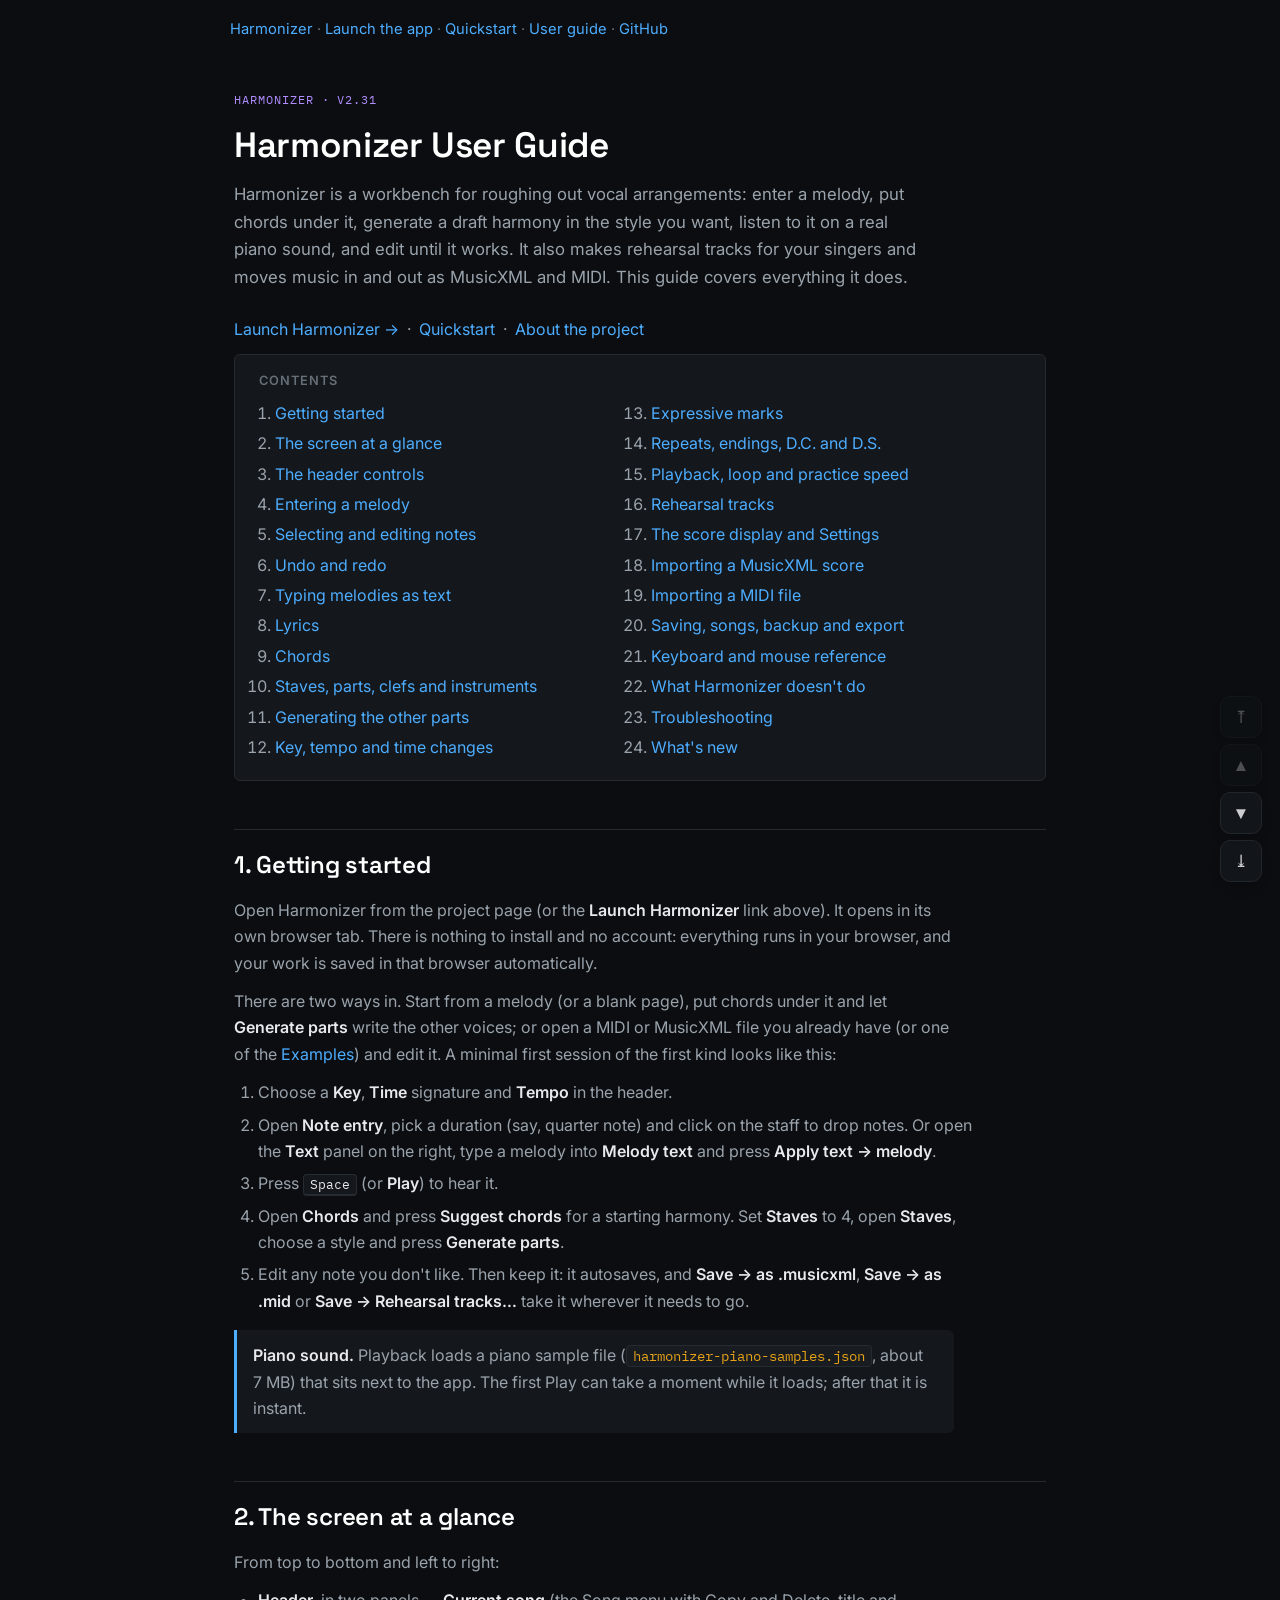
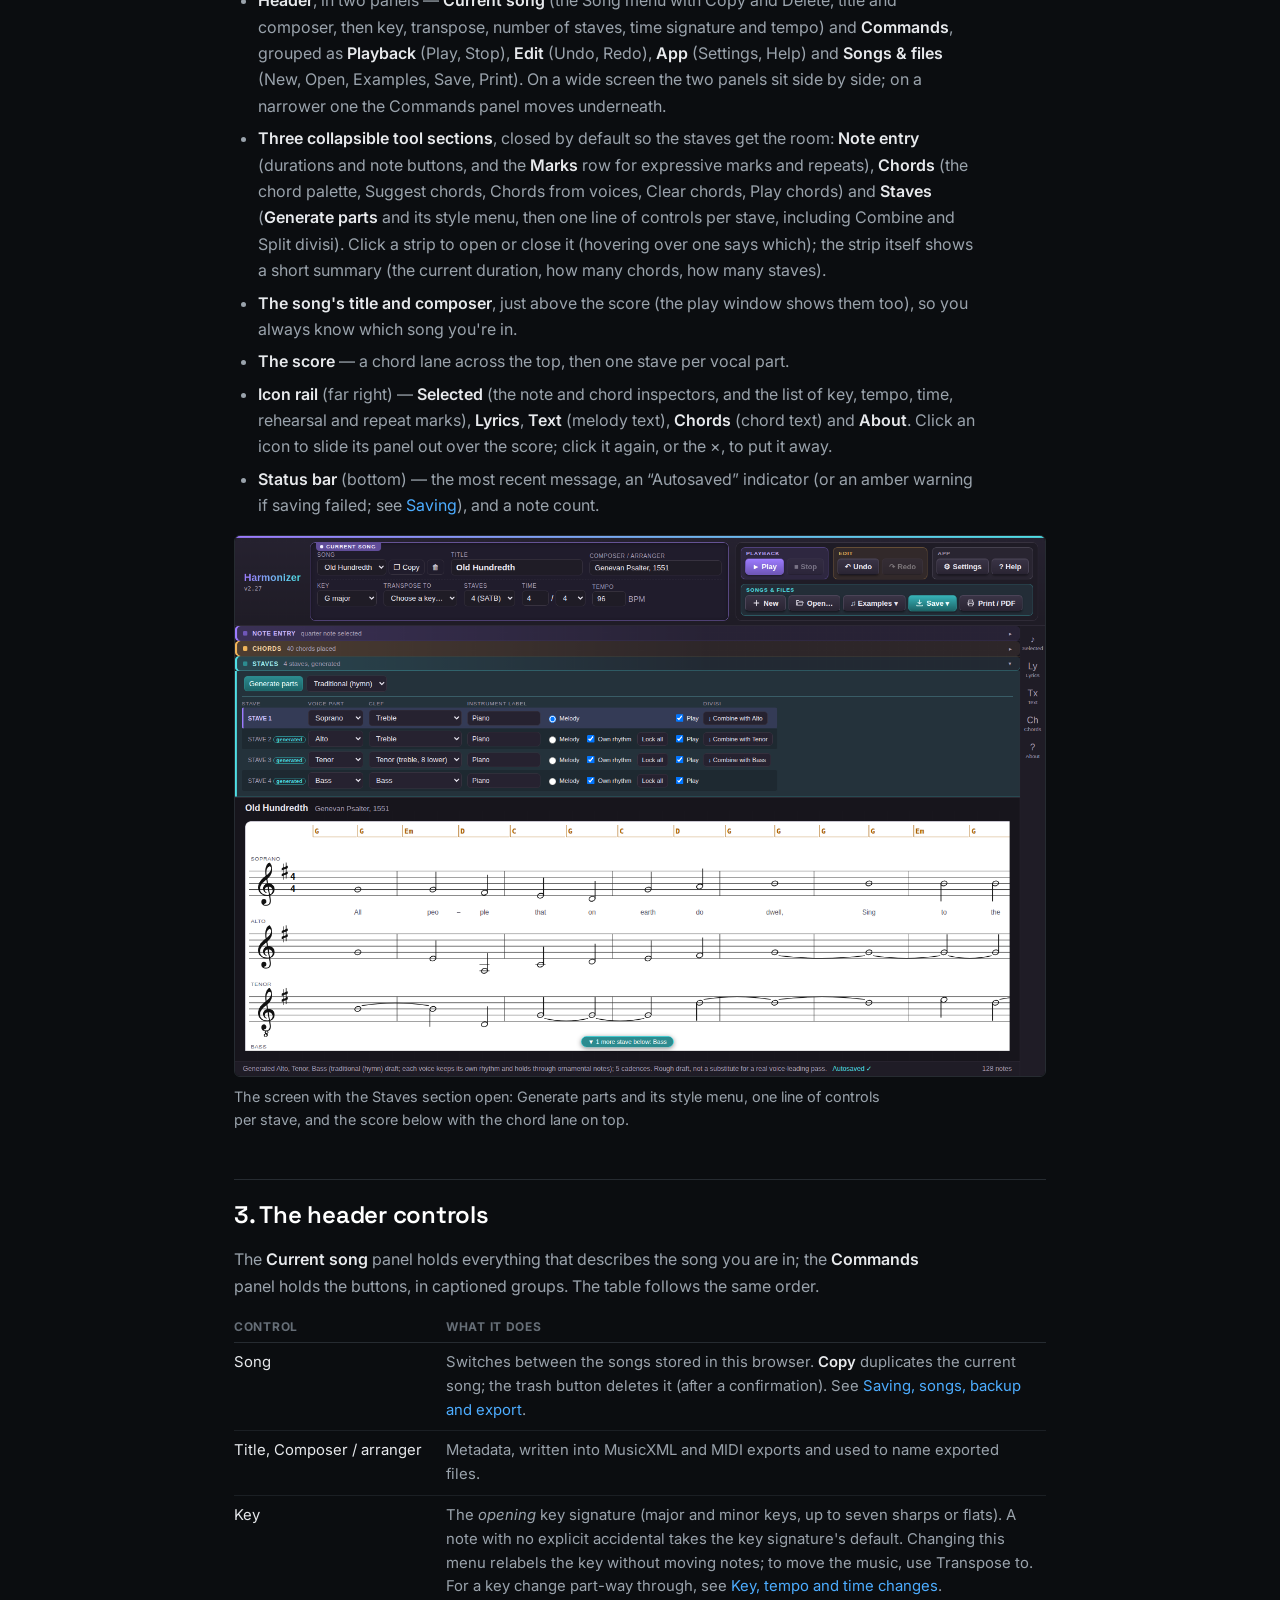
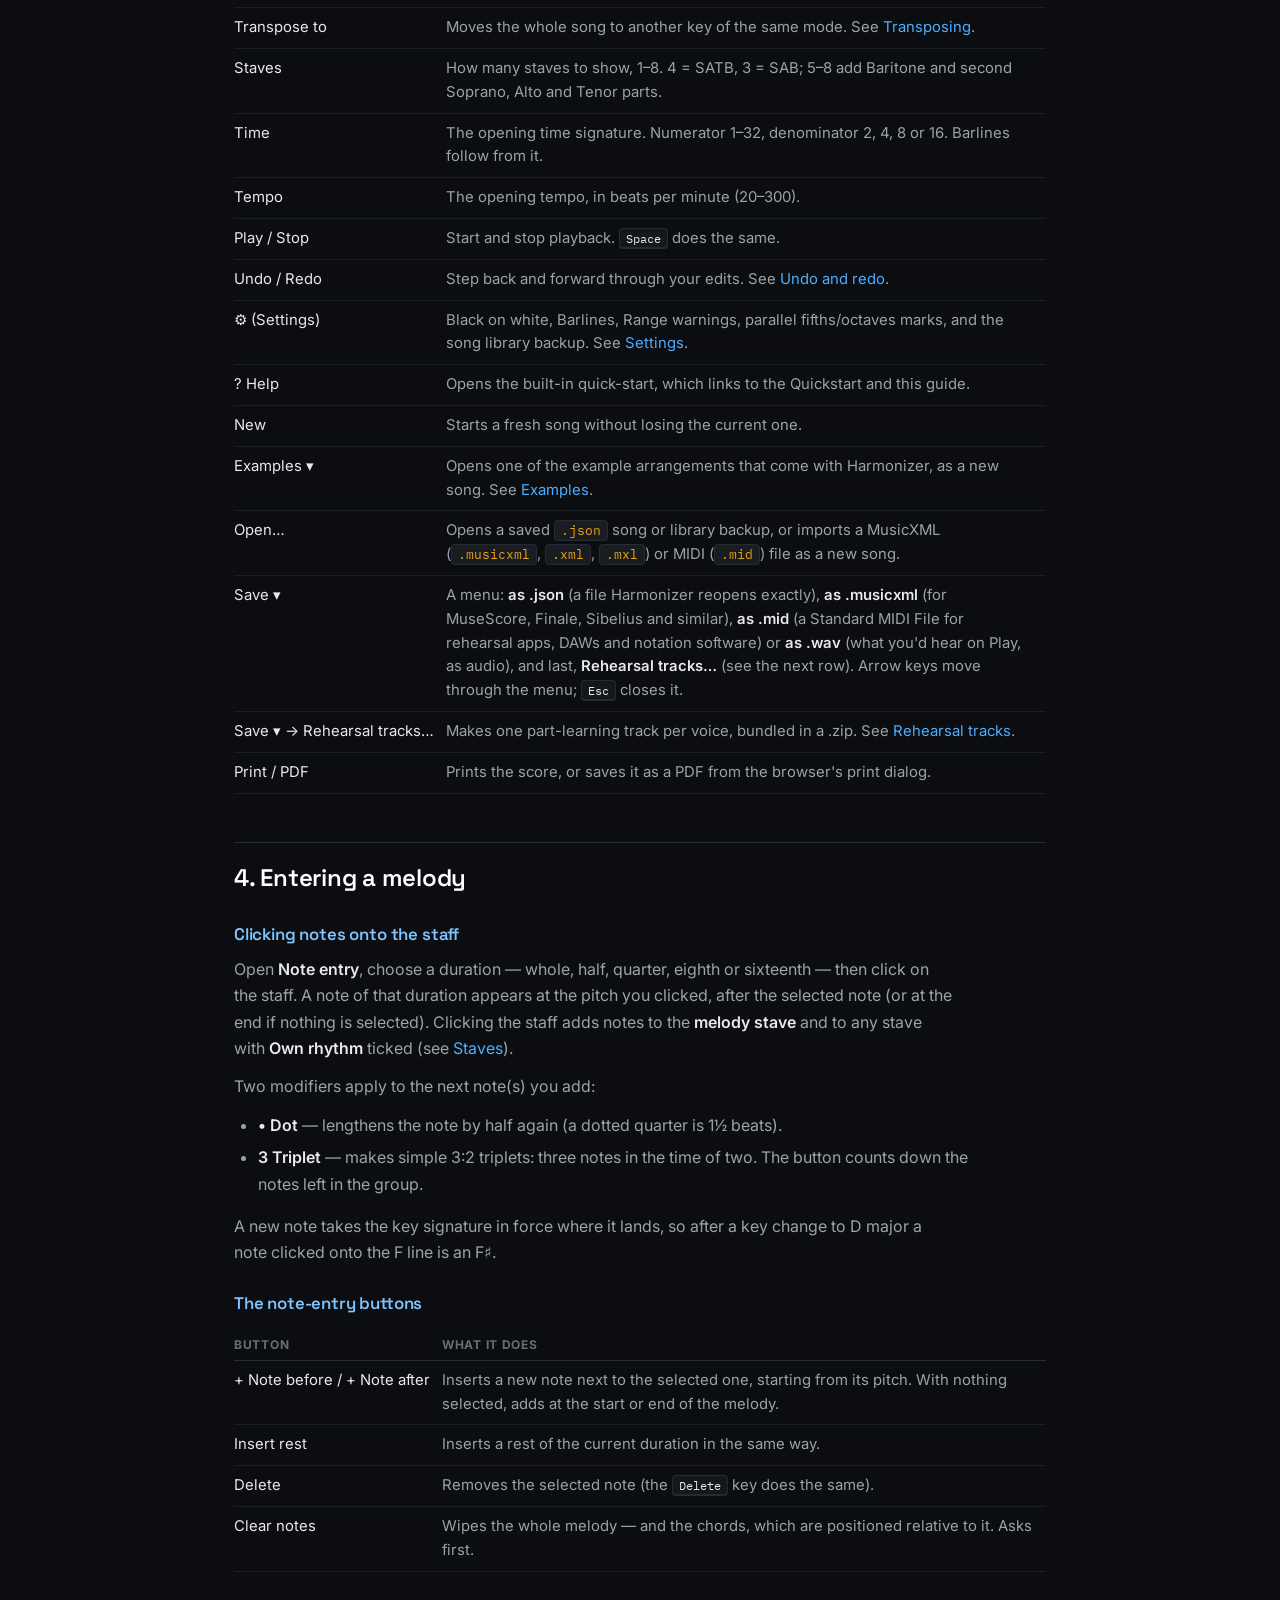
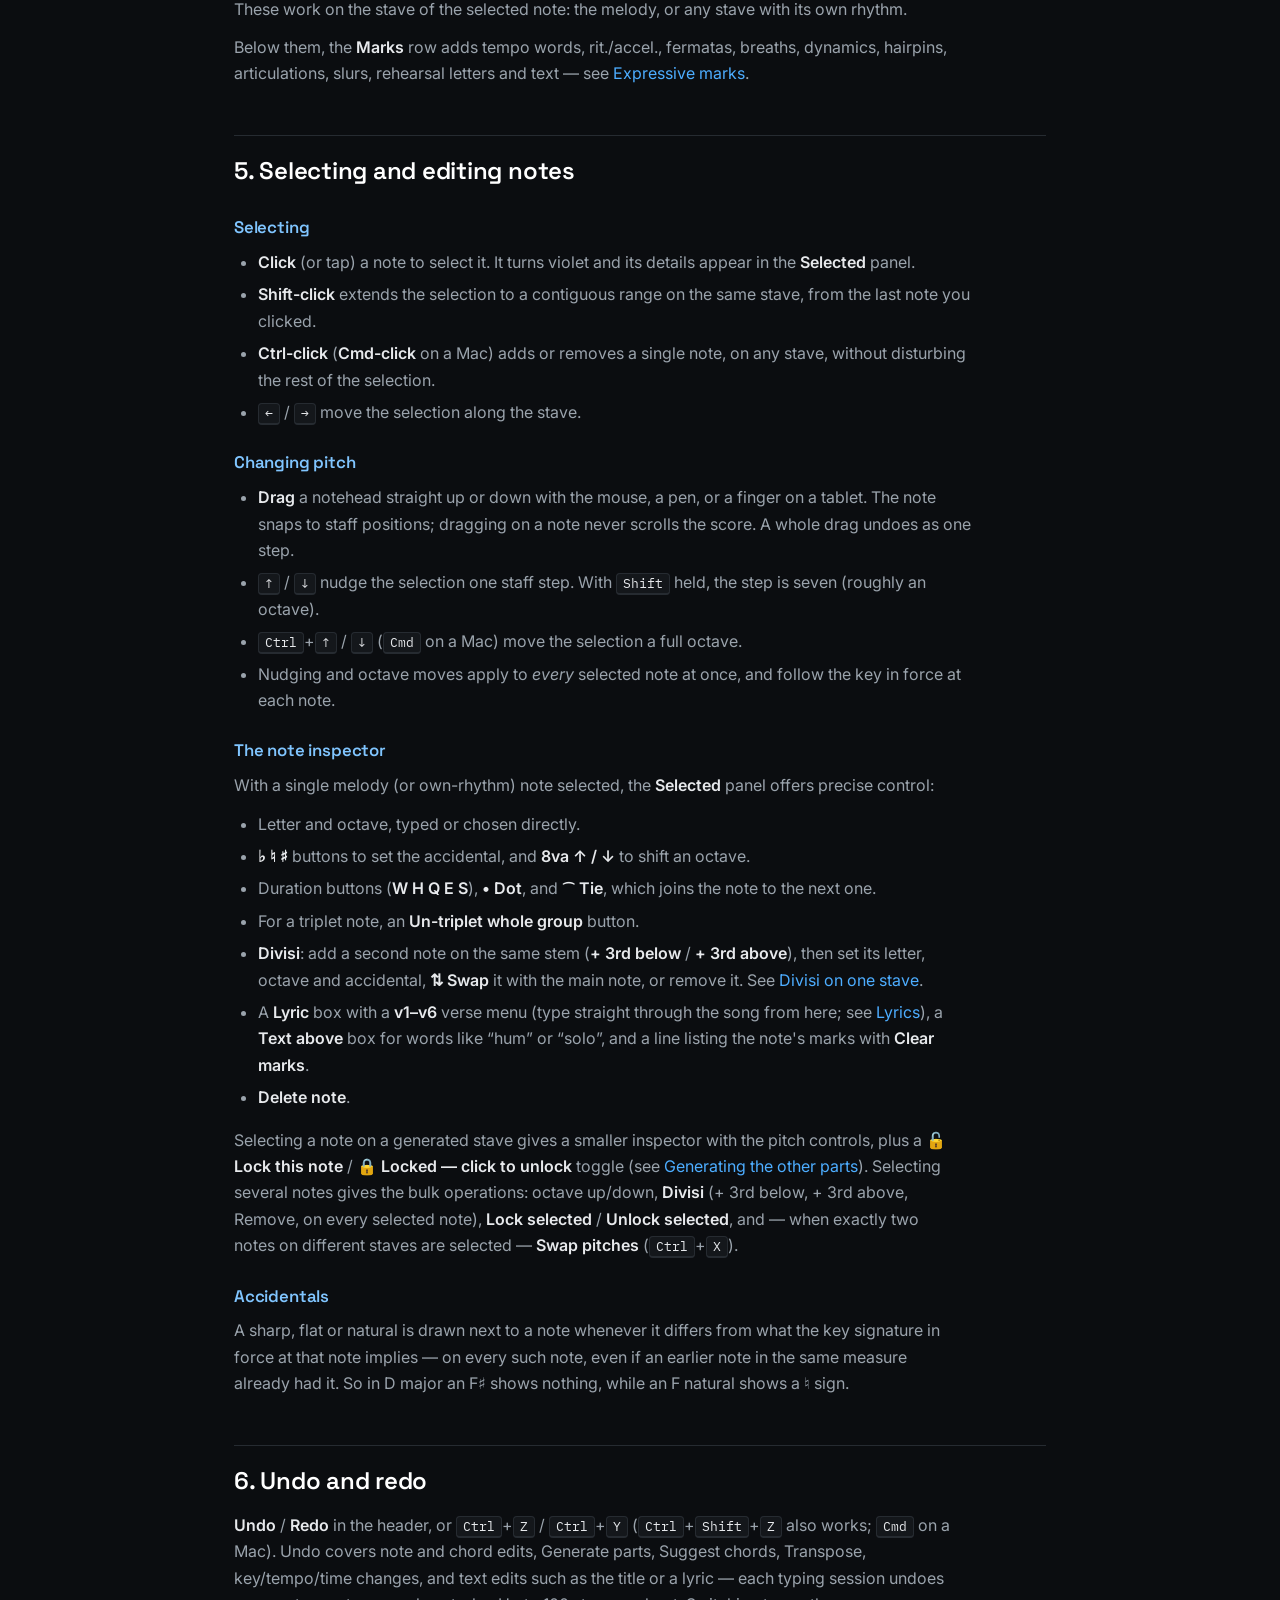
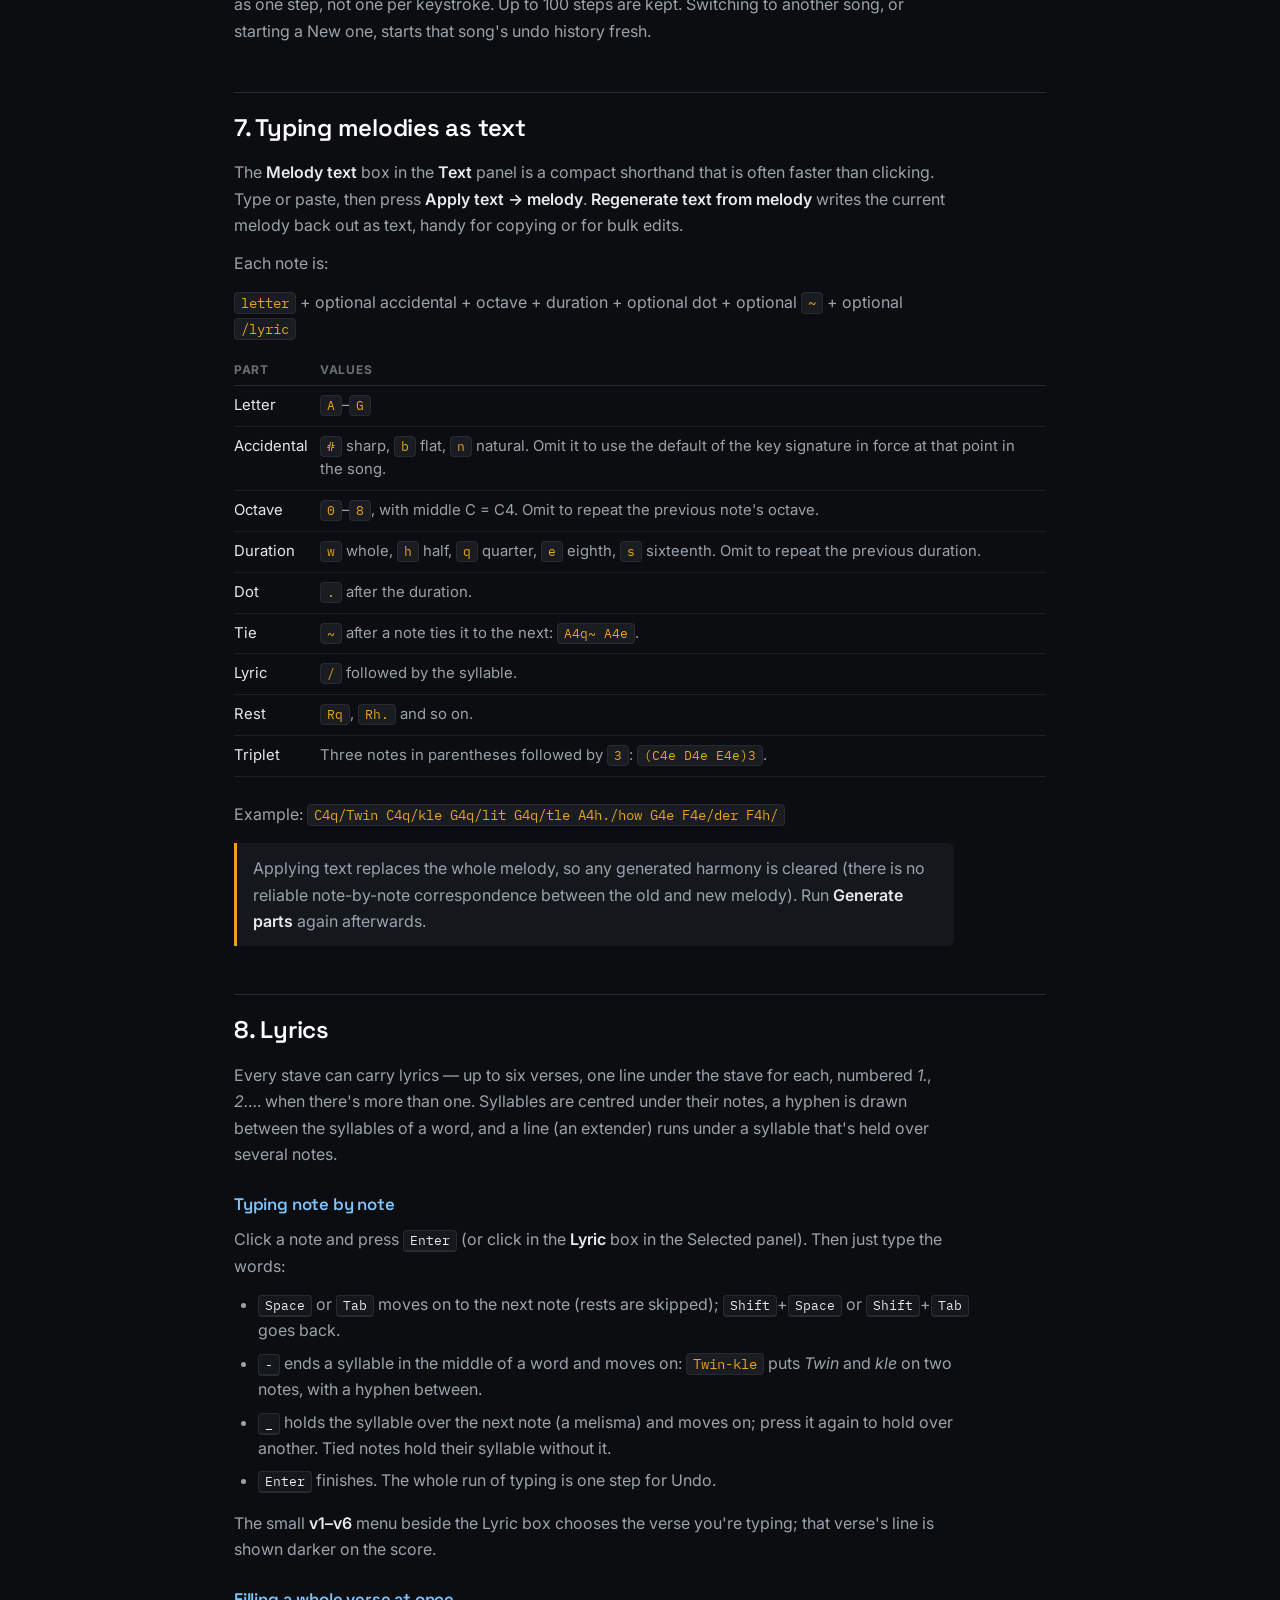
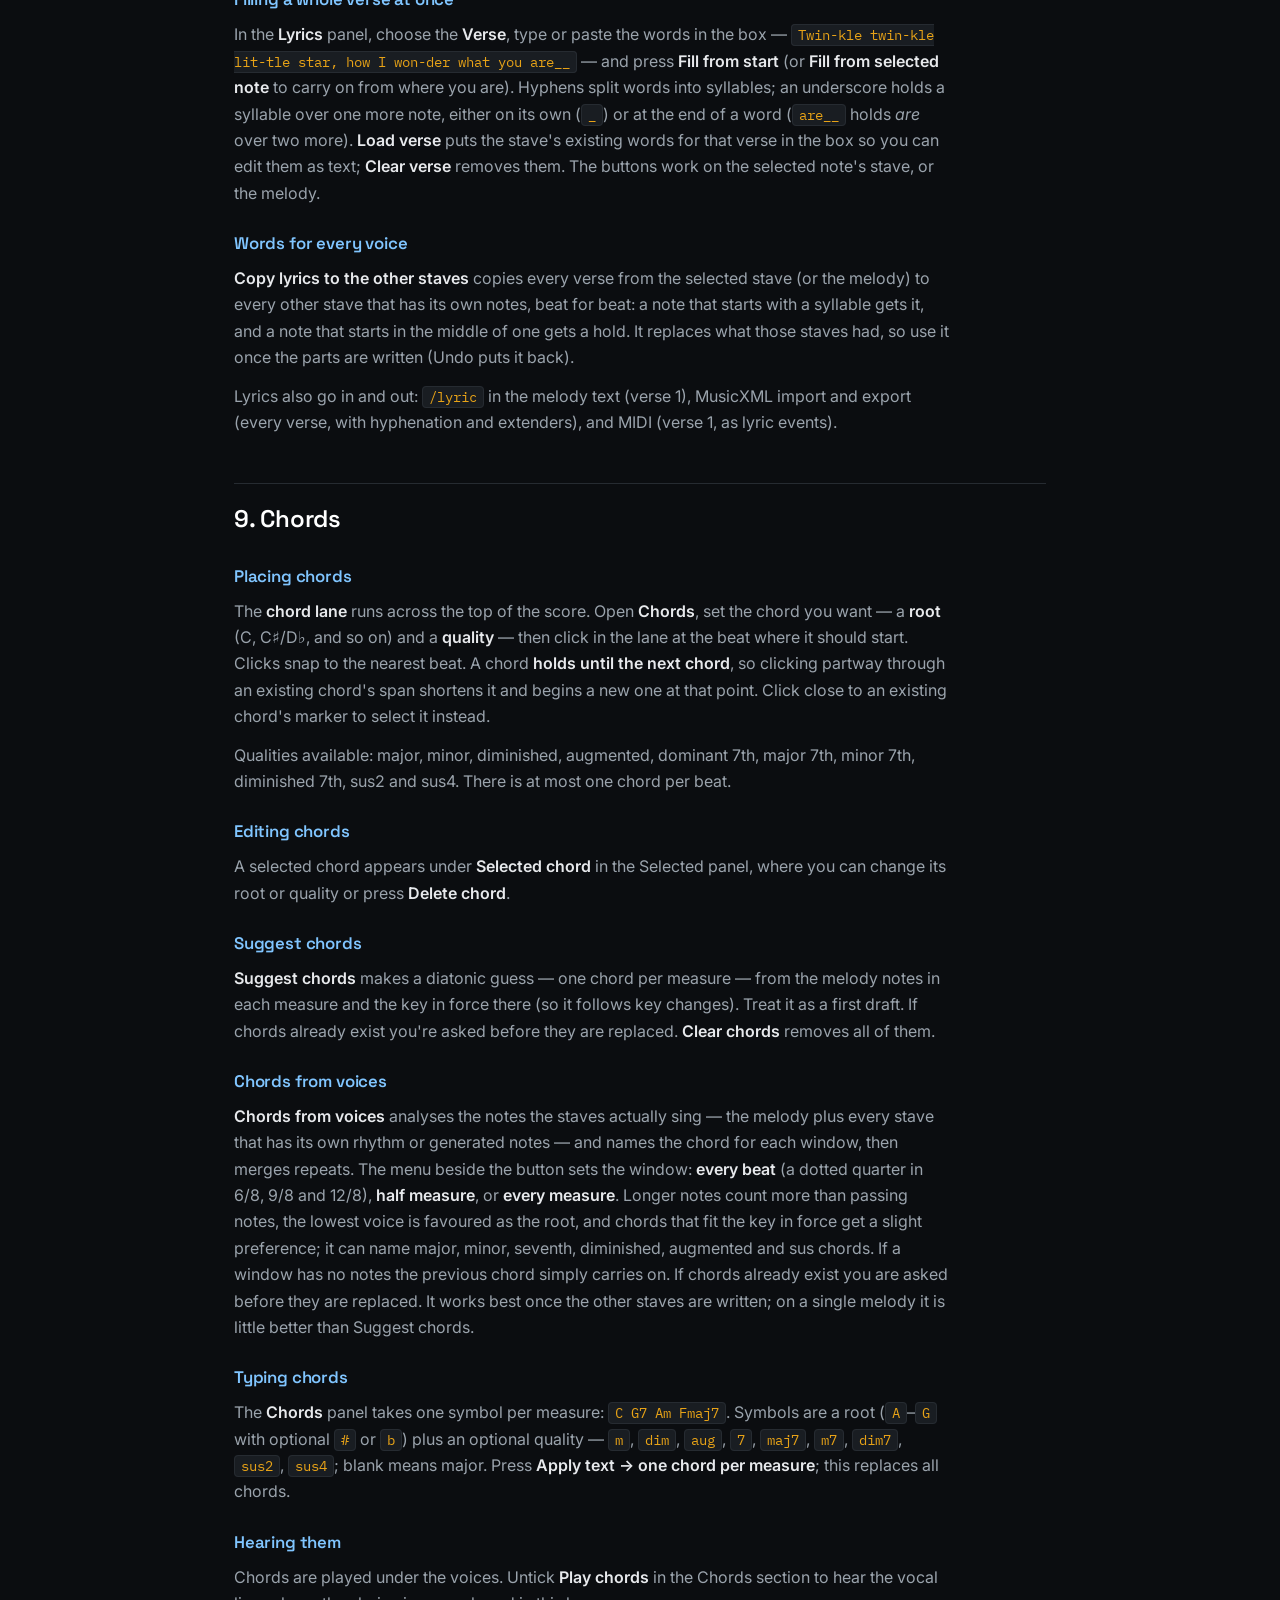
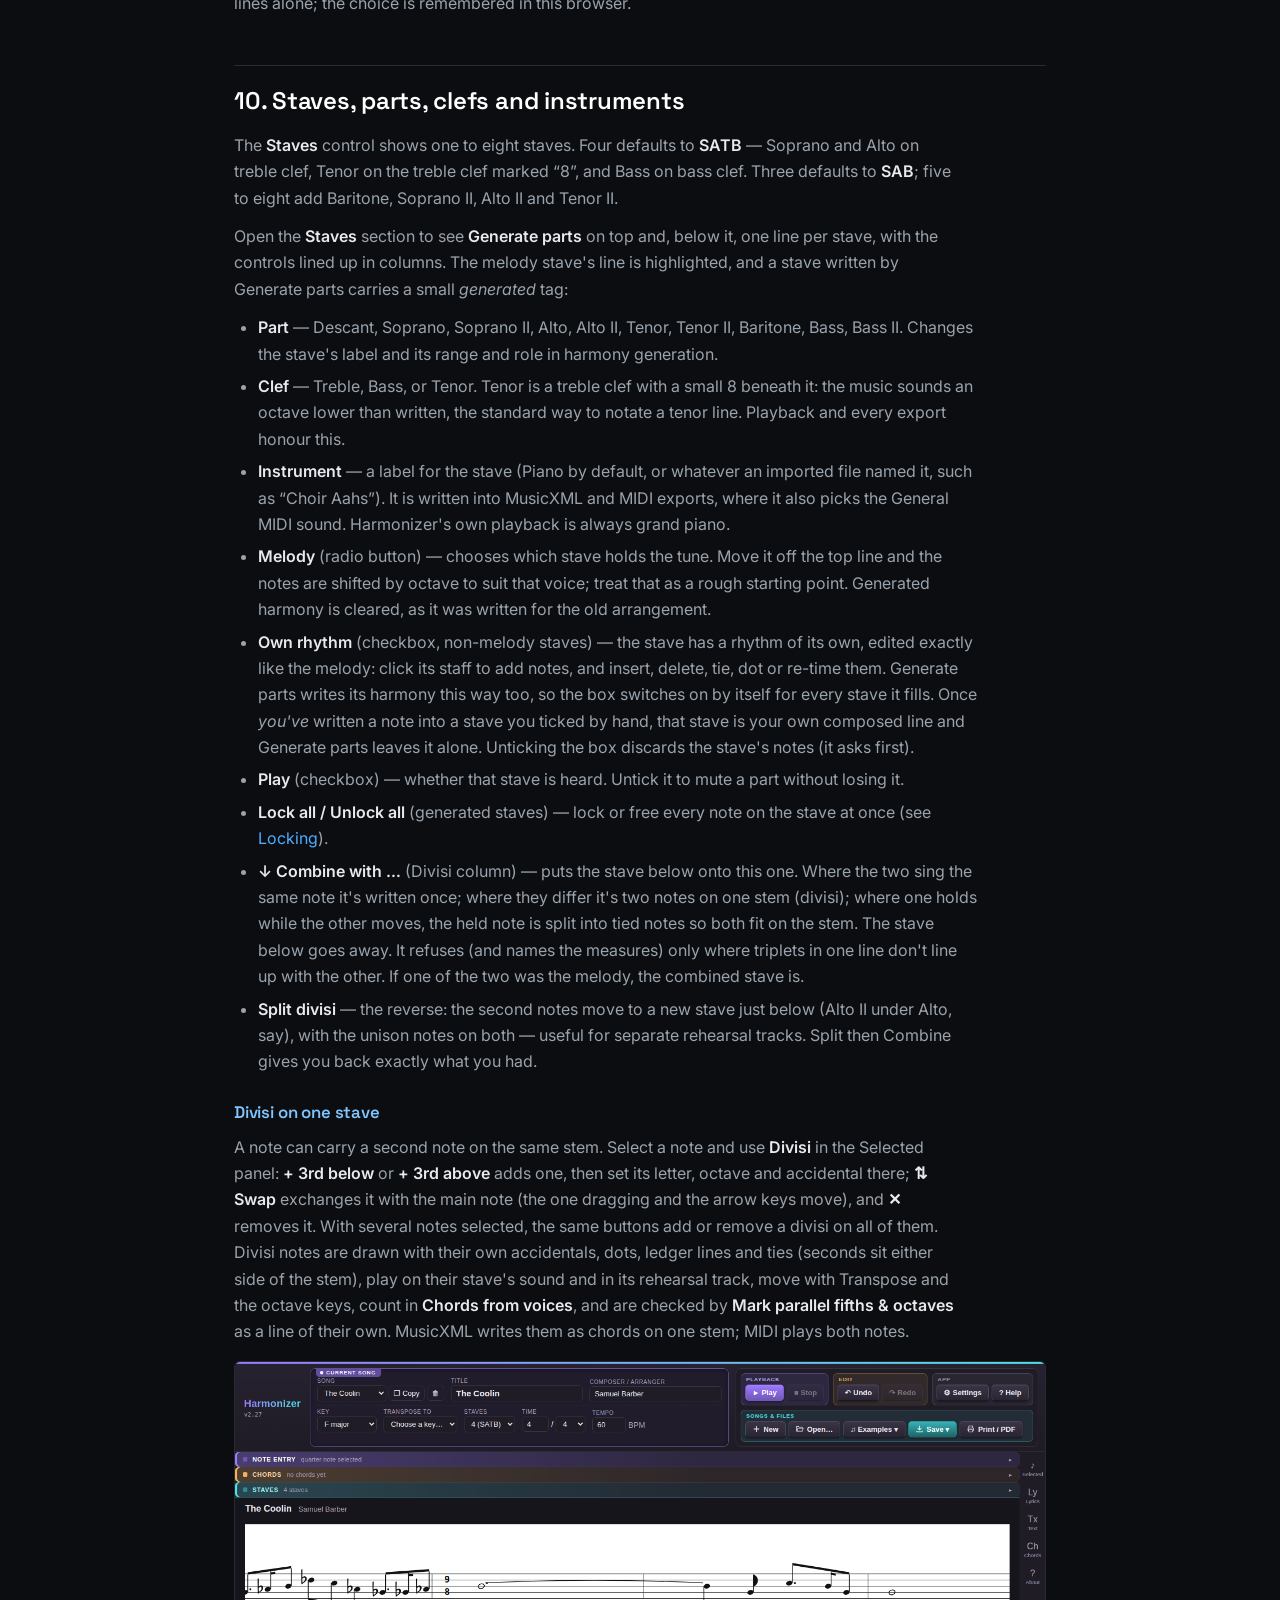
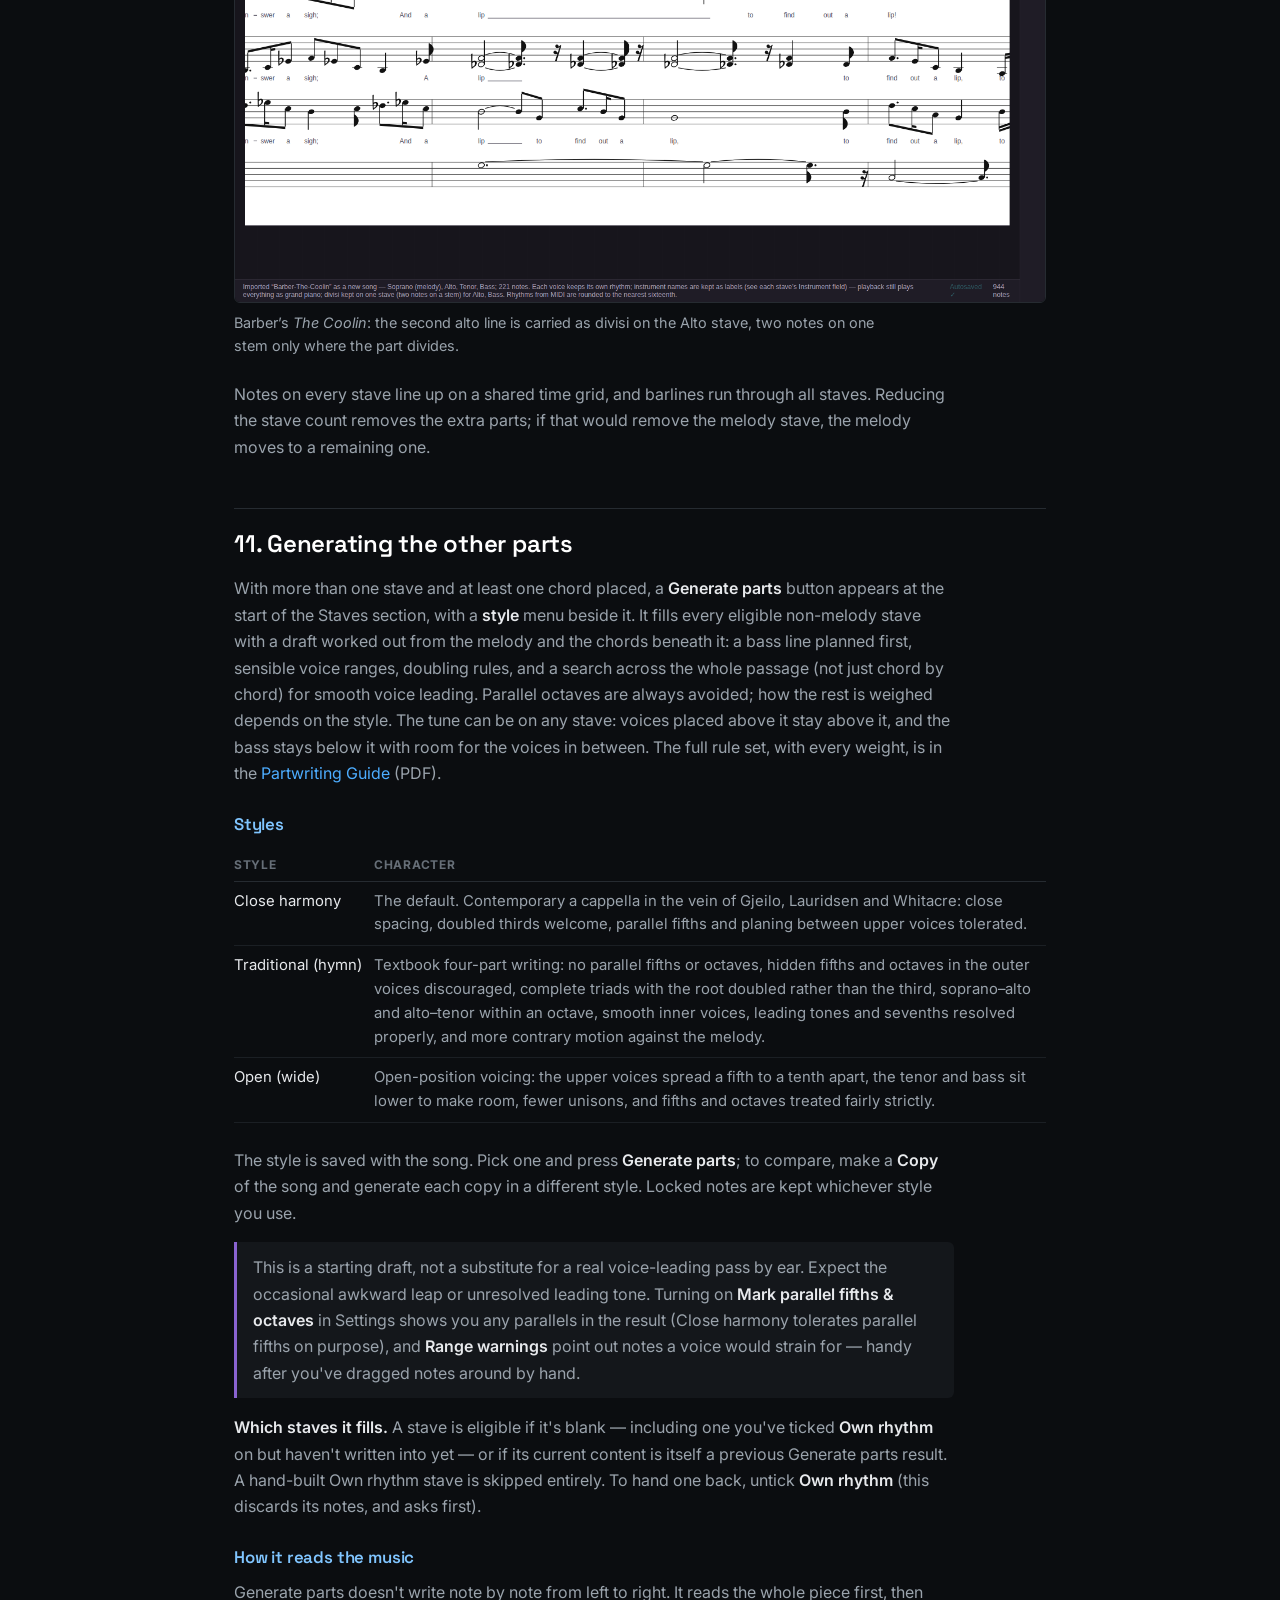
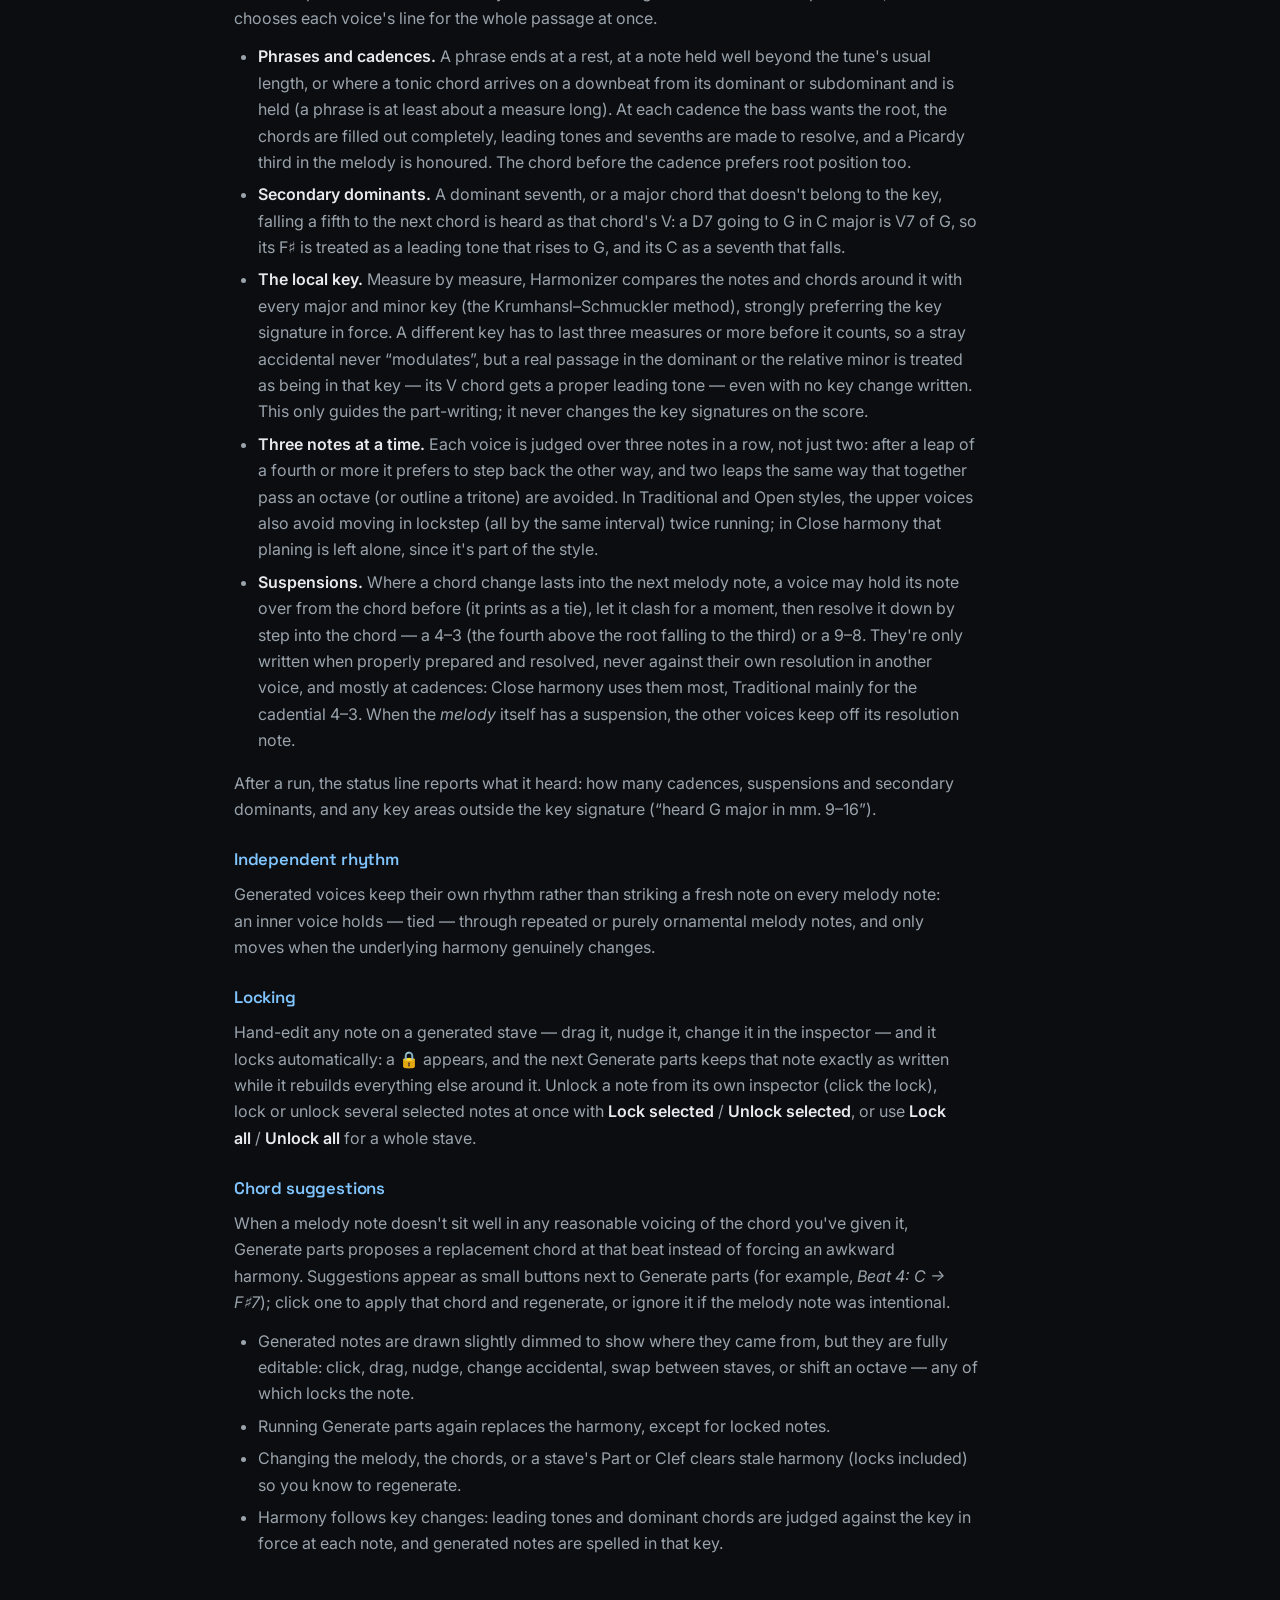
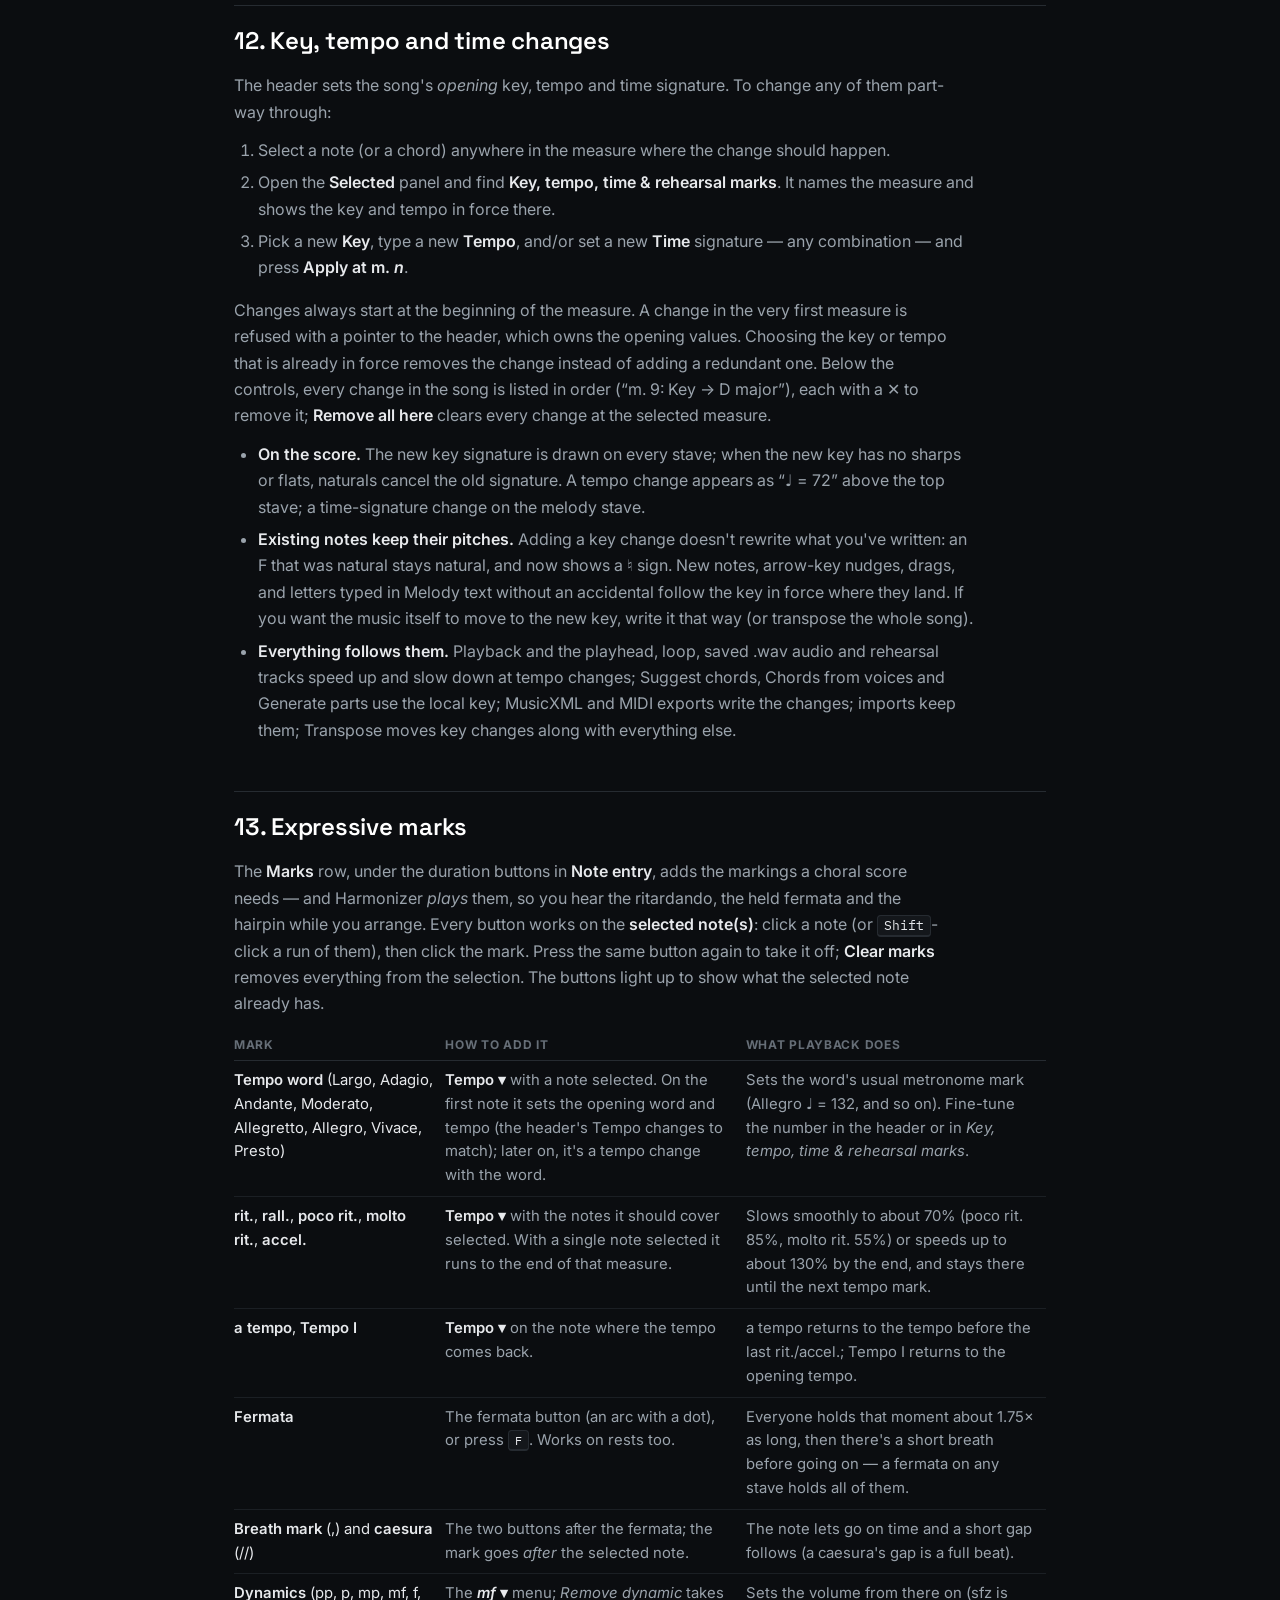
==== guide.html @ dde87e79 "Harmonizer 2.31 Initial public release: the app, piano samples, example arrangements, quickstart, us" ====
<!DOCTYPE html>
<html lang="en">
<head>
<meta charset="UTF-8">
<meta name="viewport" content="width=device-width, initial-scale=1.0">
<title>Harmonizer User Guide — DFF</title>
<link rel="icon" href="favicon.svg" type="image/svg+xml">
<meta name="description" content="Complete user guide for Harmonizer 2.26: melodies, chords and lyrics, generating SATB parts in three styles, key and tempo changes, expressive marks (dynamics, fermatas, rit., articulations, rehearsal letters), repeats and D.C./D.S., lyrics in several verses, playback, loop and practice speed, rehearsal tracks, MusicXML and MIDI import and export.">

<link rel="preconnect" href="https://fonts.googleapis.com">
<link rel="preconnect" href="https://fonts.gstatic.com" crossorigin>
<link href="https://fonts.googleapis.com/css2?family=Space+Grotesk:wght@500;600;700&family=Inter:wght@400;500;600&family=IBM+Plex+Mono:wght@400;500&display=swap" rel="stylesheet">
<link rel="stylesheet" href="assets/site.css">
<style>
  .guide { max-width: 860px; margin: 0 auto; padding: var(--sp-7) var(--sp-5) var(--sp-8); }
  .guide h1 { font-family: var(--font-display); font-size: 2.2rem; color: #fff; margin-bottom: var(--sp-2); }
  .guide .lede { color: var(--text-dim); font-size: 1.05rem; margin-bottom: var(--sp-5); max-width: 62ch; }
  .guide h2 { font-family: var(--font-display); font-size: 1.5rem; color: #fff; margin: var(--sp-7) 0 var(--sp-3); padding-top: var(--sp-4); border-top: 1px solid var(--line); }
  .guide h3 { font-size: 1.05rem; color: var(--cyan-bright); margin: var(--sp-5) 0 var(--sp-2); }
  .guide p, .guide li { color: var(--text-dim); line-height: 1.65; }
  .guide p { margin-bottom: var(--sp-3); max-width: 72ch; }
  .guide ul, .guide ol { margin: 0 0 var(--sp-4) var(--sp-5); max-width: 72ch; }
  .guide li { margin-bottom: 6px; }
  .guide a { color: var(--cyan); }
  .guide b, .guide strong { color: var(--text); font-weight: 600; }
  .guide code { font-family: var(--font-mono); font-size: .88em; background: var(--bg-inset); border: 1px solid var(--line); border-radius: 4px; padding: 1px 6px; color: var(--amber); }
  .guide kbd { font-family: var(--font-mono); font-size: .82em; background: var(--bg-raised); border: 1px solid var(--line); border-bottom-width: 2px; border-radius: 4px; padding: 1px 6px; color: var(--text); white-space: nowrap; }
  .toc { background: var(--bg-raised); border: 1px solid var(--line); border-radius: var(--radius); padding: var(--sp-4) var(--sp-5); margin-bottom: var(--sp-5); }
  .toc h2 { font-size: .8rem; text-transform: uppercase; letter-spacing: .08em; color: var(--text-faint); border: 0; margin: 0 0 var(--sp-2); padding: 0; font-family: var(--font-body); }
  .toc ol { columns: 2; column-gap: var(--sp-6); margin: 0 0 0 var(--sp-4); }
  .toc li { margin-bottom: 4px; break-inside: avoid; }
  .note { background: var(--bg-raised); border-left: 3px solid var(--violet-dim); border-radius: 0 var(--radius) var(--radius) 0; padding: var(--sp-3) var(--sp-4); margin: var(--sp-4) 0; max-width: 72ch; }
  .note p { margin: 0; }
  .note.tip { border-left-color: var(--cyan); }
  .note.warn { border-left-color: var(--amber); }
  .tbl-wrap { overflow-x: auto; margin: var(--sp-3) 0 var(--sp-5); }
  .guide table { border-collapse: collapse; width: 100%; font-size: .93rem; }
  .guide th { text-align: left; color: var(--text-faint); font-size: .75rem; text-transform: uppercase; letter-spacing: .06em; padding: 6px 12px 6px 0; border-bottom: 1px solid var(--line); }
  .guide td { padding: 8px 12px 8px 0; border-bottom: 1px solid var(--line-soft); color: var(--text-dim); vertical-align: top; }
  .guide td:first-child { color: var(--text); white-space: nowrap; }
  .guide table.marks-tbl { table-layout: fixed; }
  .shot { margin: var(--sp-4) 0 var(--sp-5); }
  .shot img { display: block; width: 100%; height: auto; border: 1px solid var(--line); border-radius: var(--radius); }
  .shot figcaption { color: var(--text-dim); font-size: .9rem; margin-top: var(--sp-2); max-width: 72ch; }
  .guide table.marks-tbl td:first-child { white-space: normal; }
  @media (max-width: 640px) { .toc ol { columns: 1; } .guide td:first-child { white-space: normal; } }
  .gh-nav { max-width: 860px; margin: 0 auto; padding: 18px 20px 0; font-size: .92rem; color: var(--text-faint); }
  .gh-nav a { color: var(--cyan); text-decoration: none; }
  .gh-nav a:hover { text-decoration: underline; }
</style>
</head>
<body data-nav="projects">

<nav class="gh-nav"><a href="index.html">Harmonizer</a> &middot; <a href="app/harmonizer.html">Launch the app</a> &middot; <a href="quickstart.html">Quickstart</a> &middot; <a href="guide.html">User guide</a> &middot; <a href="https://github.com/dffmonolith/harmonizer">GitHub</a></nav>

<main>
<article class="guide">

  <span class="eyebrow">Harmonizer &middot; v2.31</span>
  <h1>Harmonizer User Guide</h1>
  <p class="lede">Harmonizer is a workbench for roughing out vocal arrangements: enter a melody, put chords under it, generate a draft harmony in the style you want, listen to it on a real piano sound, and edit until it works. It also makes rehearsal tracks for your singers and moves music in and out as MusicXML and MIDI. This guide covers everything it does.</p>
  <p><a href="app/harmonizer.html" target="dff-app-harmonizer">Launch Harmonizer &rarr;</a> &nbsp;&middot;&nbsp; <a href="quickstart.html">Quickstart</a> &nbsp;&middot;&nbsp; <a href="index.html">About the project</a></p>

  <nav class="toc" aria-label="Contents">
    <h2>Contents</h2>
    <ol>
      <li><a href="#start">Getting started</a></li>
      <li><a href="#screen">The screen at a glance</a></li>
      <li><a href="#header">The header controls</a></li>
      <li><a href="#melody">Entering a melody</a></li>
      <li><a href="#editing">Selecting and editing notes</a></li>
      <li><a href="#undo">Undo and redo</a></li>
      <li><a href="#text">Typing melodies as text</a></li>
      <li><a href="#lyrics">Lyrics</a></li>
      <li><a href="#chords">Chords</a></li>
      <li><a href="#staves">Staves, parts, clefs and instruments</a></li>
      <li><a href="#generate">Generating the other parts</a></li>
      <li><a href="#changes">Key, tempo and time changes</a></li>
      <li><a href="#marks">Expressive marks</a></li>
      <li><a href="#repeats">Repeats, endings, D.C. and D.S.</a></li>
      <li><a href="#play">Playback, loop and practice speed</a></li>
      <li><a href="#rehearsal">Rehearsal tracks</a></li>
      <li><a href="#score">The score display and Settings</a></li>
      <li><a href="#import">Importing a MusicXML score</a></li>
      <li><a href="#midi">Importing a MIDI file</a></li>
      <li><a href="#save">Saving, songs, backup and export</a></li>
      <li><a href="#keys">Keyboard and mouse reference</a></li>
      <li><a href="#limits">What Harmonizer doesn't do</a></li>
      <li><a href="#trouble">Troubleshooting</a></li>
      <li><a href="#new">What's new</a></li>
    </ol>
  </nav>

  <h2 id="start">1. Getting started</h2>
  <p>Open Harmonizer from the project page (or the <b>Launch Harmonizer</b> link above). It opens in its own browser tab. There is nothing to install and no account: everything runs in your browser, and your work is saved in that browser automatically.</p>
  <p>There are two ways in. Start from a melody (or a blank page), put chords under it and let <b>Generate parts</b> write the other voices; or open a MIDI or MusicXML file you already have (or one of the <a href="#examples">Examples</a>) and edit it. A minimal first session of the first kind looks like this:</p>
  <ol>
    <li>Choose a <b>Key</b>, <b>Time</b> signature and <b>Tempo</b> in the header.</li>
    <li>Open <b>Note entry</b>, pick a duration (say, quarter note) and click on the staff to drop notes. Or open the <b>Text</b> panel on the right, type a melody into <b>Melody text</b> and press <b>Apply text &rarr; melody</b>.</li>
    <li>Press <kbd>Space</kbd> (or <b>Play</b>) to hear it.</li>
    <li>Open <b>Chords</b> and press <b>Suggest chords</b> for a starting harmony. Set <b>Staves</b> to 4, open <b>Staves</b>, choose a style and press <b>Generate parts</b>.</li>
    <li>Edit any note you don't like. Then keep it: it autosaves, and <b>Save &rarr; as .musicxml</b>, <b>Save &rarr; as .mid</b> or <b>Save &rarr; Rehearsal tracks&hellip;</b> take it wherever it needs to go.</li>
  </ol>
  <div class="note tip"><p><b>Piano sound.</b> Playback loads a piano sample file (<code>harmonizer-piano-samples.json</code>, about 7&nbsp;MB) that sits next to the app. The first Play can take a moment while it loads; after that it is instant.</p></div>

  <h2 id="screen">2. The screen at a glance</h2>
  <p>From top to bottom and left to right:</p>
  <ul>
    <li><b>Header</b>, in two panels &mdash; <b>Current song</b> (the Song menu with Copy and Delete, title and composer, then key, transpose, number of staves, time signature and tempo) and <b>Commands</b>, grouped as <b>Playback</b> (Play, Stop), <b>Edit</b> (Undo, Redo), <b>App</b> (Settings, Help) and <b>Songs &amp; files</b> (New, Open, Examples, Save, Print). On a wide screen the two panels sit side by side; on a narrower one the Commands panel moves underneath.</li>
    <li><b>Three collapsible tool sections</b>, closed by default so the staves get the room: <b>Note entry</b> (durations and note buttons, and the <b>Marks</b> row for expressive marks and repeats), <b>Chords</b> (the chord palette, Suggest chords, Chords from voices, Clear chords, Play chords) and <b>Staves</b> (<b>Generate parts</b> and its style menu, then one line of controls per stave, including Combine and Split divisi). Click a strip to open or close it (hovering over one says which); the strip itself shows a short summary (the current duration, how many chords, how many staves).</li>
    <li><b>The song's title and composer</b>, just above the score (the play window shows them too), so you always know which song you're in.</li>
    <li><b>The score</b> &mdash; a chord lane across the top, then one stave per vocal part.</li>
    <li><b>Icon rail</b> (far right) &mdash; <b>Selected</b> (the note and chord inspectors, and the list of key, tempo, time, rehearsal and repeat marks), <b>Lyrics</b>, <b>Text</b> (melody text), <b>Chords</b> (chord text) and <b>About</b>. Click an icon to slide its panel out over the score; click it again, or the &times;, to put it away.</li>
    <li><b>Status bar</b> (bottom) &mdash; the most recent message, an &ldquo;Autosaved&rdquo; indicator (or an amber warning if saving failed; see <a href="#save">Saving</a>), and a note count.</li>
  </ul>

  <figure class="shot"><img src="docs/screenshots/harmonizer-2-generate.png" alt="Harmonizer with Old Hundredth open: the header, the Staves section open with Generate parts, and four staves with a chord lane above and lyrics under the melody." width="1440" height="960" loading="lazy"><figcaption>The screen with the Staves section open: Generate parts and its style menu, one line of controls per stave, and the score below with the chord lane on top.</figcaption></figure>

  <h2 id="header">3. The header controls</h2>
  <p>The <b>Current song</b> panel holds everything that describes the song you are in; the <b>Commands</b> panel holds the buttons, in captioned groups. The table follows the same order.</p>
  <div class="tbl-wrap"><table>
    <tr><th>Control</th><th>What it does</th></tr>
    <tr><td>Song</td><td>Switches between the songs stored in this browser. <b>Copy</b> duplicates the current song; the trash button deletes it (after a confirmation). See <a href="#save">Saving, songs, backup and export</a>.</td></tr>
    <tr><td>Title, Composer / arranger</td><td>Metadata, written into MusicXML and MIDI exports and used to name exported files.</td></tr>
    <tr><td>Key</td><td>The <i>opening</i> key signature (major and minor keys, up to seven sharps or flats). A note with no explicit accidental takes the key signature's default. Changing this menu relabels the key without moving notes; to move the music, use Transpose to. For a key change part-way through, see <a href="#changes">Key, tempo and time changes</a>.</td></tr>
    <tr><td>Transpose to</td><td>Moves the whole song to another key of the same mode. See <a href="#save">Transposing</a>.</td></tr>
    <tr><td>Staves</td><td>How many staves to show, 1&ndash;8. 4 = SATB, 3 = SAB; 5&ndash;8 add Baritone and second Soprano, Alto and Tenor parts.</td></tr>
    <tr><td>Time</td><td>The opening time signature. Numerator 1&ndash;32, denominator 2, 4, 8 or 16. Barlines follow from it.</td></tr>
    <tr><td>Tempo</td><td>The opening tempo, in beats per minute (20&ndash;300).</td></tr>
    <tr><td>Play / Stop</td><td>Start and stop playback. <kbd>Space</kbd> does the same.</td></tr>
    <tr><td>Undo / Redo</td><td>Step back and forward through your edits. See <a href="#undo">Undo and redo</a>.</td></tr>
    <tr><td>&#9881; (Settings)</td><td>Black on white, Barlines, Range warnings, parallel fifths/octaves marks, and the song library backup. See <a href="#score">Settings</a>.</td></tr>
    <tr><td>? Help</td><td>Opens the built-in quick-start, which links to the Quickstart and this guide.</td></tr>
    <tr><td>New</td><td>Starts a fresh song without losing the current one.</td></tr>
    <tr><td>Examples &#9662;</td><td>Opens one of the example arrangements that come with Harmonizer, as a new song. See <a href="#examples">Examples</a>.</td></tr>
    <tr><td>Open&hellip;</td><td>Opens a saved <code>.json</code> song or library backup, or imports a MusicXML (<code>.musicxml</code>, <code>.xml</code>, <code>.mxl</code>) or MIDI (<code>.mid</code>) file as a new song.</td></tr>
    <tr><td>Save &#9662;</td><td>A menu: <b>as .json</b> (a file Harmonizer reopens exactly), <b>as .musicxml</b> (for MuseScore, Finale, Sibelius and similar), <b>as .mid</b> (a Standard MIDI File for rehearsal apps, DAWs and notation software) or <b>as .wav</b> (what you'd hear on Play, as audio), and last, <b>Rehearsal tracks&hellip;</b> (see the next row). Arrow keys move through the menu; <kbd>Esc</kbd> closes it.</td></tr>
    <tr><td>Save &#9662; &rarr; Rehearsal tracks&hellip;</td><td>Makes one part-learning track per voice, bundled in a .zip. See <a href="#rehearsal">Rehearsal tracks</a>.</td></tr>
    <tr><td>Print / PDF</td><td>Prints the score, or saves it as a PDF from the browser's print dialog.</td></tr>
  </table></div>

  <h2 id="melody">4. Entering a melody</h2>
  <h3>Clicking notes onto the staff</h3>
  <p>Open <b>Note entry</b>, choose a duration &mdash; whole, half, quarter, eighth or sixteenth &mdash; then click on the staff. A note of that duration appears at the pitch you clicked, after the selected note (or at the end if nothing is selected). Clicking the staff adds notes to the <b>melody stave</b> and to any stave with <b>Own rhythm</b> ticked (see <a href="#staves">Staves</a>).</p>
  <p>Two modifiers apply to the next note(s) you add:</p>
  <ul>
    <li><b>&bull; Dot</b> &mdash; lengthens the note by half again (a dotted quarter is 1&frac12; beats).</li>
    <li><b>3 Triplet</b> &mdash; makes simple 3:2 triplets: three notes in the time of two. The button counts down the notes left in the group.</li>
  </ul>
  <p>A new note takes the key signature in force where it lands, so after a key change to D major a note clicked onto the F line is an F&sharp;.</p>

  <h3>The note-entry buttons</h3>
  <div class="tbl-wrap"><table>
    <tr><th>Button</th><th>What it does</th></tr>
    <tr><td>+ Note before / + Note after</td><td>Inserts a new note next to the selected one, starting from its pitch. With nothing selected, adds at the start or end of the melody.</td></tr>
    <tr><td>Insert rest</td><td>Inserts a rest of the current duration in the same way.</td></tr>
    <tr><td>Delete</td><td>Removes the selected note (the <kbd>Delete</kbd> key does the same).</td></tr>
    <tr><td>Clear notes</td><td>Wipes the whole melody &mdash; and the chords, which are positioned relative to it. Asks first.</td></tr>
  </table></div>
  <p>These work on the stave of the selected note: the melody, or any stave with its own rhythm.</p>
  <p>Below them, the <b>Marks</b> row adds tempo words, rit./accel., fermatas, breaths, dynamics, hairpins, articulations, slurs, rehearsal letters and text &mdash; see <a href="#marks">Expressive marks</a>.</p>

  <h2 id="editing">5. Selecting and editing notes</h2>
  <h3>Selecting</h3>
  <ul>
    <li><b>Click</b> (or tap) a note to select it. It turns violet and its details appear in the <b>Selected</b> panel.</li>
    <li><b>Shift-click</b> extends the selection to a contiguous range on the same stave, from the last note you clicked.</li>
    <li><b>Ctrl-click</b> (<b>Cmd-click</b> on a Mac) adds or removes a single note, on any stave, without disturbing the rest of the selection.</li>
    <li><kbd>&larr;</kbd> / <kbd>&rarr;</kbd> move the selection along the stave.</li>
  </ul>
  <h3>Changing pitch</h3>
  <ul>
    <li><b>Drag</b> a notehead straight up or down with the mouse, a pen, or a finger on a tablet. The note snaps to staff positions; dragging on a note never scrolls the score. A whole drag undoes as one step.</li>
    <li><kbd>&uarr;</kbd> / <kbd>&darr;</kbd> nudge the selection one staff step. With <kbd>Shift</kbd> held, the step is seven (roughly an octave).</li>
    <li><kbd>Ctrl</kbd>+<kbd>&uarr;</kbd> / <kbd>&darr;</kbd> (<kbd>Cmd</kbd> on a Mac) move the selection a full octave.</li>
    <li>Nudging and octave moves apply to <em>every</em> selected note at once, and follow the key in force at each note.</li>
  </ul>
  <h3>The note inspector</h3>
  <p>With a single melody (or own-rhythm) note selected, the <b>Selected</b> panel offers precise control:</p>
  <ul>
    <li>Letter and octave, typed or chosen directly.</li>
    <li><b>&flat; &natural; &sharp;</b> buttons to set the accidental, and <b>8va &uarr; / &darr;</b> to shift an octave.</li>
    <li>Duration buttons (<b>W H Q E S</b>), <b>&bull; Dot</b>, and <b>&#8256; Tie</b>, which joins the note to the next one.</li>
    <li>For a triplet note, an <b>Un-triplet whole group</b> button.</li>
    <li><b>Divisi</b>: add a second note on the same stem (<b>+ 3rd below</b> / <b>+ 3rd above</b>), then set its letter, octave and accidental, <b>&#8645; Swap</b> it with the main note, or remove it. See <a href="#staves">Divisi on one stave</a>.</li>
    <li>A <b>Lyric</b> box with a <b>v1&ndash;v6</b> verse menu (type straight through the song from here; see <a href="#lyrics">Lyrics</a>), a <b>Text above</b> box for words like &ldquo;hum&rdquo; or &ldquo;solo&rdquo;, and a line listing the note's marks with <b>Clear marks</b>.</li>
    <li><b>Delete note</b>.</li>
  </ul>
  <p>Selecting a note on a generated stave gives a smaller inspector with the pitch controls, plus a <b>&#128275; Lock this note</b> / <b>&#128274; Locked &mdash; click to unlock</b> toggle (see <a href="#generate">Generating the other parts</a>). Selecting several notes gives the bulk operations: octave up/down, <b>Divisi</b> (+ 3rd below, + 3rd above, Remove, on every selected note), <b>Lock selected</b> / <b>Unlock selected</b>, and &mdash; when exactly two notes on different staves are selected &mdash; <b>Swap pitches</b> (<kbd>Ctrl</kbd>+<kbd>X</kbd>).</p>
  <h3>Accidentals</h3>
  <p>A sharp, flat or natural is drawn next to a note whenever it differs from what the key signature in force at that note implies &mdash; on every such note, even if an earlier note in the same measure already had it. So in D major an F&sharp; shows nothing, while an F natural shows a &natural; sign.</p>

  <h2 id="undo">6. Undo and redo</h2>
  <p><b>Undo</b> / <b>Redo</b> in the header, or <kbd>Ctrl</kbd>+<kbd>Z</kbd> / <kbd>Ctrl</kbd>+<kbd>Y</kbd> (<kbd>Ctrl</kbd>+<kbd>Shift</kbd>+<kbd>Z</kbd> also works; <kbd>Cmd</kbd> on a Mac). Undo covers note and chord edits, Generate parts, Suggest chords, Transpose, key/tempo/time changes, and text edits such as the title or a lyric &mdash; each typing session undoes as one step, not one per keystroke. Up to 100 steps are kept. Switching to another song, or starting a New one, starts that song's undo history fresh.</p>

  <h2 id="text">7. Typing melodies as text</h2>
  <p>The <b>Melody text</b> box in the <b>Text</b> panel is a compact shorthand that is often faster than clicking. Type or paste, then press <b>Apply text &rarr; melody</b>. <b>Regenerate text from melody</b> writes the current melody back out as text, handy for copying or for bulk edits.</p>
  <p>Each note is:</p>
  <p><code>letter</code> + optional accidental + octave + duration + optional dot + optional <code>~</code> + optional <code>/lyric</code></p>
  <div class="tbl-wrap"><table>
    <tr><th>Part</th><th>Values</th></tr>
    <tr><td>Letter</td><td><code>A</code>&ndash;<code>G</code></td></tr>
    <tr><td>Accidental</td><td><code>#</code> sharp, <code>b</code> flat, <code>n</code> natural. Omit it to use the default of the key signature in force at that point in the song.</td></tr>
    <tr><td>Octave</td><td><code>0</code>&ndash;<code>8</code>, with middle C = C4. Omit to repeat the previous note's octave.</td></tr>
    <tr><td>Duration</td><td><code>w</code> whole, <code>h</code> half, <code>q</code> quarter, <code>e</code> eighth, <code>s</code> sixteenth. Omit to repeat the previous duration.</td></tr>
    <tr><td>Dot</td><td><code>.</code> after the duration.</td></tr>
    <tr><td>Tie</td><td><code>~</code> after a note ties it to the next: <code>A4q~ A4e</code>.</td></tr>
    <tr><td>Lyric</td><td><code>/</code> followed by the syllable.</td></tr>
    <tr><td>Rest</td><td><code>Rq</code>, <code>Rh.</code> and so on.</td></tr>
    <tr><td>Triplet</td><td>Three notes in parentheses followed by <code>3</code>: <code>(C4e D4e E4e)3</code>.</td></tr>
  </table></div>
  <p>Example: <code>C4q/Twin C4q/kle G4q/lit G4q/tle A4h./how G4e F4e/der F4h/</code></p>
  <div class="note warn"><p>Applying text replaces the whole melody, so any generated harmony is cleared (there is no reliable note-by-note correspondence between the old and new melody). Run <b>Generate parts</b> again afterwards.</p></div>

  <h2 id="lyrics">8. Lyrics</h2>
  <p>Every stave can carry lyrics &mdash; up to six verses, one line under the stave for each, numbered <i>1.</i>, <i>2.</i>&hellip; when there's more than one. Syllables are centred under their notes, a hyphen is drawn between the syllables of a word, and a line (an extender) runs under a syllable that's held over several notes.</p>
  <h3>Typing note by note</h3>
  <p>Click a note and press <kbd>Enter</kbd> (or click in the <b>Lyric</b> box in the Selected panel). Then just type the words:</p>
  <ul>
    <li><kbd>Space</kbd> or <kbd>Tab</kbd> moves on to the next note (rests are skipped); <kbd>Shift</kbd>+<kbd>Space</kbd> or <kbd>Shift</kbd>+<kbd>Tab</kbd> goes back.</li>
    <li><kbd>-</kbd> ends a syllable in the middle of a word and moves on: <code>Twin-kle</code> puts <i>Twin</i> and <i>kle</i> on two notes, with a hyphen between.</li>
    <li><kbd>_</kbd> holds the syllable over the next note (a melisma) and moves on; press it again to hold over another. Tied notes hold their syllable without it.</li>
    <li><kbd>Enter</kbd> finishes. The whole run of typing is one step for Undo.</li>
  </ul>
  <p>The small <b>v1&ndash;v6</b> menu beside the Lyric box chooses the verse you're typing; that verse's line is shown darker on the score.</p>
  <h3>Filling a whole verse at once</h3>
  <p>In the <b>Lyrics</b> panel, choose the <b>Verse</b>, type or paste the words in the box &mdash; <code>Twin-kle twin-kle lit-tle star, how I won-der what you are__</code> &mdash; and press <b>Fill from start</b> (or <b>Fill from selected note</b> to carry on from where you are). Hyphens split words into syllables; an underscore holds a syllable over one more note, either on its own (<code>_</code>) or at the end of a word (<code>are__</code> holds <i>are</i> over two more). <b>Load verse</b> puts the stave's existing words for that verse in the box so you can edit them as text; <b>Clear verse</b> removes them. The buttons work on the selected note's stave, or the melody.</p>
  <h3>Words for every voice</h3>
  <p><b>Copy lyrics to the other staves</b> copies every verse from the selected stave (or the melody) to every other stave that has its own notes, beat for beat: a note that starts with a syllable gets it, and a note that starts in the middle of one gets a hold. It replaces what those staves had, so use it once the parts are written (Undo puts it back).</p>
  <p>Lyrics also go in and out: <code>/lyric</code> in the melody text (verse 1), MusicXML import and export (every verse, with hyphenation and extenders), and MIDI (verse 1, as lyric events).</p>

  <h2 id="chords">9. Chords</h2>
  <h3>Placing chords</h3>
  <p>The <b>chord lane</b> runs across the top of the score. Open <b>Chords</b>, set the chord you want &mdash; a <b>root</b> (C, C&sharp;/D&flat;, and so on) and a <b>quality</b> &mdash; then click in the lane at the beat where it should start. Clicks snap to the nearest beat. A chord <b>holds until the next chord</b>, so clicking partway through an existing chord's span shortens it and begins a new one at that point. Click close to an existing chord's marker to select it instead.</p>
  <p>Qualities available: major, minor, diminished, augmented, dominant 7th, major 7th, minor 7th, diminished 7th, sus2 and sus4. There is at most one chord per beat.</p>
  <h3>Editing chords</h3>
  <p>A selected chord appears under <b>Selected chord</b> in the Selected panel, where you can change its root or quality or press <b>Delete chord</b>.</p>
  <h3>Suggest chords</h3>
  <p><b>Suggest chords</b> makes a diatonic guess &mdash; one chord per measure &mdash; from the melody notes in each measure and the key in force there (so it follows key changes). Treat it as a first draft. If chords already exist you're asked before they are replaced. <b>Clear chords</b> removes all of them.</p>
  <h3>Chords from voices</h3>
  <p><b>Chords from voices</b> analyses the notes the staves actually sing &mdash; the melody plus every stave that has its own rhythm or generated notes &mdash; and names the chord for each window, then merges repeats. The menu beside the button sets the window: <b>every beat</b> (a dotted quarter in 6/8, 9/8 and 12/8), <b>half measure</b>, or <b>every measure</b>. Longer notes count more than passing notes, the lowest voice is favoured as the root, and chords that fit the key in force get a slight preference; it can name major, minor, seventh, diminished, augmented and sus chords. If a window has no notes the previous chord simply carries on. If chords already exist you are asked before they are replaced. It works best once the other staves are written; on a single melody it is little better than Suggest chords.</p>
  <h3>Typing chords</h3>
  <p>The <b>Chords</b> panel takes one symbol per measure: <code>C G7 Am Fmaj7</code>. Symbols are a root (<code>A</code>&ndash;<code>G</code> with optional <code>#</code> or <code>b</code>) plus an optional quality &mdash; <code>m</code>, <code>dim</code>, <code>aug</code>, <code>7</code>, <code>maj7</code>, <code>m7</code>, <code>dim7</code>, <code>sus2</code>, <code>sus4</code>; blank means major. Press <b>Apply text &rarr; one chord per measure</b>; this replaces all chords.</p>
  <h3>Hearing them</h3>
  <p>Chords are played under the voices. Untick <b>Play chords</b> in the Chords section to hear the vocal lines alone; the choice is remembered in this browser.</p>

  <h2 id="staves">10. Staves, parts, clefs and instruments</h2>
  <p>The <b>Staves</b> control shows one to eight staves. Four defaults to <b>SATB</b> &mdash; Soprano and Alto on treble clef, Tenor on the treble clef marked &ldquo;8&rdquo;, and Bass on bass clef. Three defaults to <b>SAB</b>; five to eight add Baritone, Soprano&nbsp;II, Alto&nbsp;II and Tenor&nbsp;II.</p>
  <p>Open the <b>Staves</b> section to see <b>Generate parts</b> on top and, below it, one line per stave, with the controls lined up in columns. The melody stave's line is highlighted, and a stave written by Generate parts carries a small <i>generated</i> tag:</p>
  <ul>
    <li><b>Part</b> &mdash; Descant, Soprano, Soprano&nbsp;II, Alto, Alto&nbsp;II, Tenor, Tenor&nbsp;II, Baritone, Bass, Bass&nbsp;II. Changes the stave's label and its range and role in harmony generation.</li>
    <li><b>Clef</b> &mdash; Treble, Bass, or Tenor. Tenor is a treble clef with a small 8 beneath it: the music sounds an octave lower than written, the standard way to notate a tenor line. Playback and every export honour this.</li>
    <li><b>Instrument</b> &mdash; a label for the stave (Piano by default, or whatever an imported file named it, such as &ldquo;Choir Aahs&rdquo;). It is written into MusicXML and MIDI exports, where it also picks the General MIDI sound. Harmonizer's own playback is always grand piano.</li>
    <li><b>Melody</b> (radio button) &mdash; chooses which stave holds the tune. Move it off the top line and the notes are shifted by octave to suit that voice; treat that as a rough starting point. Generated harmony is cleared, as it was written for the old arrangement.</li>
    <li><b>Own rhythm</b> (checkbox, non-melody staves) &mdash; the stave has a rhythm of its own, edited exactly like the melody: click its staff to add notes, and insert, delete, tie, dot or re-time them. Generate parts writes its harmony this way too, so the box switches on by itself for every stave it fills. Once <em>you've</em> written a note into a stave you ticked by hand, that stave is your own composed line and Generate parts leaves it alone. Unticking the box discards the stave's notes (it asks first).</li>
    <li><b>Play</b> (checkbox) &mdash; whether that stave is heard. Untick it to mute a part without losing it.</li>
    <li><b>Lock all / Unlock all</b> (generated staves) &mdash; lock or free every note on the stave at once (see <a href="#generate">Locking</a>).</li>
    <li><b>&darr; Combine with &hellip;</b> (Divisi column) &mdash; puts the stave below onto this one. Where the two sing the same note it's written once; where they differ it's two notes on one stem (divisi); where one holds while the other moves, the held note is split into tied notes so both fit on the stem. The stave below goes away. It refuses (and names the measures) only where triplets in one line don't line up with the other. If one of the two was the melody, the combined stave is.</li>
    <li><b>Split divisi</b> &mdash; the reverse: the second notes move to a new stave just below (Alto&nbsp;II under Alto, say), with the unison notes on both &mdash; useful for separate rehearsal tracks. Split then Combine gives you back exactly what you had.</li>
  </ul>
  <h3>Divisi on one stave</h3>
  <p>A note can carry a second note on the same stem. Select a note and use <b>Divisi</b> in the Selected panel: <b>+ 3rd below</b> or <b>+ 3rd above</b> adds one, then set its letter, octave and accidental there; <b>&#8645; Swap</b> exchanges it with the main note (the one dragging and the arrow keys move), and <b>&#10005;</b> removes it. With several notes selected, the same buttons add or remove a divisi on all of them. Divisi notes are drawn with their own accidentals, dots, ledger lines and ties (seconds sit either side of the stem), play on their stave's sound and in its rehearsal track, move with Transpose and the octave keys, count in <b>Chords from voices</b>, and are checked by <b>Mark parallel fifths &amp; octaves</b> as a line of their own. MusicXML writes them as chords on one stem; MIDI plays both notes.</p>
  <figure class="shot"><img src="docs/screenshots/harmonizer-1-coolin.png" alt="Barber&rsquo;s The Coolin on four staves; where the altos divide, two noteheads share one stem, with ties above and below." width="1440" height="960" loading="lazy"><figcaption>Barber&rsquo;s <i>The Coolin</i>: the second alto line is carried as divisi on the Alto stave, two notes on one stem only where the part divides.</figcaption></figure>

  <p>Notes on every stave line up on a shared time grid, and barlines run through all staves. Reducing the stave count removes the extra parts; if that would remove the melody stave, the melody moves to a remaining one.</p>

  <h2 id="generate">11. Generating the other parts</h2>
  <p>With more than one stave and at least one chord placed, a <b>Generate parts</b> button appears at the start of the Staves section, with a <b>style</b> menu beside it. It fills every eligible non-melody stave with a draft worked out from the melody and the chords beneath it: a bass line planned first, sensible voice ranges, doubling rules, and a search across the whole passage (not just chord by chord) for smooth voice leading. Parallel octaves are always avoided; how the rest is weighed depends on the style. The tune can be on any stave: voices placed above it stay above it, and the bass stays below it with room for the voices in between. The full rule set, with every weight, is in the <a href="docs/harmonizer-partwriting-guide-2.31.pdf">Partwriting Guide</a> (PDF).</p>
  <h3>Styles</h3>
  <div class="tbl-wrap"><table>
    <tr><th>Style</th><th>Character</th></tr>
    <tr><td>Close harmony</td><td>The default. Contemporary a cappella in the vein of Gjeilo, Lauridsen and Whitacre: close spacing, doubled thirds welcome, parallel fifths and planing between upper voices tolerated.</td></tr>
    <tr><td>Traditional (hymn)</td><td>Textbook four-part writing: no parallel fifths or octaves, hidden fifths and octaves in the outer voices discouraged, complete triads with the root doubled rather than the third, soprano&ndash;alto and alto&ndash;tenor within an octave, smooth inner voices, leading tones and sevenths resolved properly, and more contrary motion against the melody.</td></tr>
    <tr><td>Open (wide)</td><td>Open-position voicing: the upper voices spread a fifth to a tenth apart, the tenor and bass sit lower to make room, fewer unisons, and fifths and octaves treated fairly strictly.</td></tr>
  </table></div>
  <p>The style is saved with the song. Pick one and press <b>Generate parts</b>; to compare, make a <b>Copy</b> of the song and generate each copy in a different style. Locked notes are kept whichever style you use.</p>
  <div class="note"><p>This is a starting draft, not a substitute for a real voice-leading pass by ear. Expect the occasional awkward leap or unresolved leading tone. Turning on <b>Mark parallel fifths &amp; octaves</b> in Settings shows you any parallels in the result (Close harmony tolerates parallel fifths on purpose), and <b>Range warnings</b> point out notes a voice would strain for &mdash; handy after you've dragged notes around by hand.</p></div>
  <p><b>Which staves it fills.</b> A stave is eligible if it's blank &mdash; including one you've ticked <b>Own rhythm</b> on but haven't written into yet &mdash; or if its current content is itself a previous Generate parts result. A hand-built Own rhythm stave is skipped entirely. To hand one back, untick <b>Own rhythm</b> (this discards its notes, and asks first).</p>
  <h3>How it reads the music</h3>
  <p>Generate parts doesn't write note by note from left to right. It reads the whole piece first, then chooses each voice's line for the whole passage at once.</p>
  <ul>
    <li><b>Phrases and cadences.</b> A phrase ends at a rest, at a note held well beyond the tune's usual length, or where a tonic chord arrives on a downbeat from its dominant or subdominant and is held (a phrase is at least about a measure long). At each cadence the bass wants the root, the chords are filled out completely, leading tones and sevenths are made to resolve, and a Picardy third in the melody is honoured. The chord before the cadence prefers root position too.</li>
    <li><b>Secondary dominants.</b> A dominant seventh, or a major chord that doesn't belong to the key, falling a fifth to the next chord is heard as that chord's V: a D7 going to G in C major is V7 of G, so its F&sharp; is treated as a leading tone that rises to G, and its C as a seventh that falls.</li>
    <li><b>The local key.</b> Measure by measure, Harmonizer compares the notes and chords around it with every major and minor key (the Krumhansl&ndash;Schmuckler method), strongly preferring the key signature in force. A different key has to last three measures or more before it counts, so a stray accidental never &ldquo;modulates&rdquo;, but a real passage in the dominant or the relative minor is treated as being in that key &mdash; its V chord gets a proper leading tone &mdash; even with no key change written. This only guides the part-writing; it never changes the key signatures on the score.</li>
    <li><b>Three notes at a time.</b> Each voice is judged over three notes in a row, not just two: after a leap of a fourth or more it prefers to step back the other way, and two leaps the same way that together pass an octave (or outline a tritone) are avoided. In Traditional and Open styles, the upper voices also avoid moving in lockstep (all by the same interval) twice running; in Close harmony that planing is left alone, since it's part of the style.</li>
    <li><b>Suspensions.</b> Where a chord change lasts into the next melody note, a voice may hold its note over from the chord before (it prints as a tie), let it clash for a moment, then resolve it down by step into the chord &mdash; a 4&ndash;3 (the fourth above the root falling to the third) or a 9&ndash;8. They're only written when properly prepared and resolved, never against their own resolution in another voice, and mostly at cadences: Close harmony uses them most, Traditional mainly for the cadential 4&ndash;3. When the <i>melody</i> itself has a suspension, the other voices keep off its resolution note.</li>
  </ul>
  <p>After a run, the status line reports what it heard: how many cadences, suspensions and secondary dominants, and any key areas outside the key signature (&ldquo;heard G major in mm.&nbsp;9&ndash;16&rdquo;).</p>
  <h3>Independent rhythm</h3>
  <p>Generated voices keep their own rhythm rather than striking a fresh note on every melody note: an inner voice holds &mdash; tied &mdash; through repeated or purely ornamental melody notes, and only moves when the underlying harmony genuinely changes.</p>
  <h3>Locking</h3>
  <p>Hand-edit any note on a generated stave &mdash; drag it, nudge it, change it in the inspector &mdash; and it locks automatically: a <b>&#128274;</b> appears, and the next Generate parts keeps that note exactly as written while it rebuilds everything else around it. Unlock a note from its own inspector (click the lock), lock or unlock several selected notes at once with <b>Lock selected</b> / <b>Unlock selected</b>, or use <b>Lock all</b> / <b>Unlock all</b> for a whole stave.</p>
  <h3>Chord suggestions</h3>
  <p>When a melody note doesn't sit well in any reasonable voicing of the chord you've given it, Generate parts proposes a replacement chord at that beat instead of forcing an awkward harmony. Suggestions appear as small buttons next to Generate parts (for example, <i>Beat 4: C &rarr; F&sharp;7</i>); click one to apply that chord and regenerate, or ignore it if the melody note was intentional.</p>
  <ul>
    <li>Generated notes are drawn slightly dimmed to show where they came from, but they are fully editable: click, drag, nudge, change accidental, swap between staves, or shift an octave &mdash; any of which locks the note.</li>
    <li>Running Generate parts again replaces the harmony, except for locked notes.</li>
    <li>Changing the melody, the chords, or a stave's Part or Clef clears stale harmony (locks included) so you know to regenerate.</li>
    <li>Harmony follows key changes: leading tones and dominant chords are judged against the key in force at each note, and generated notes are spelled in that key.</li>
  </ul>

  <h2 id="changes">12. Key, tempo and time changes</h2>
  <p>The header sets the song's <i>opening</i> key, tempo and time signature. To change any of them part-way through:</p>
  <ol>
    <li>Select a note (or a chord) anywhere in the measure where the change should happen.</li>
    <li>Open the <b>Selected</b> panel and find <b>Key, tempo, time &amp; rehearsal marks</b>. It names the measure and shows the key and tempo in force there.</li>
    <li>Pick a new <b>Key</b>, type a new <b>Tempo</b>, and/or set a new <b>Time</b> signature &mdash; any combination &mdash; and press <b>Apply at m.&nbsp;<i>n</i></b>.</li>
  </ol>
  <p>Changes always start at the beginning of the measure. A change in the very first measure is refused with a pointer to the header, which owns the opening values. Choosing the key or tempo that is already in force removes the change instead of adding a redundant one. Below the controls, every change in the song is listed in order (&ldquo;m.&nbsp;9: Key &rarr; D major&rdquo;), each with a &#10005; to remove it; <b>Remove all here</b> clears every change at the selected measure.</p>
  <ul>
    <li><b>On the score.</b> The new key signature is drawn on every stave; when the new key has no sharps or flats, naturals cancel the old signature. A tempo change appears as &ldquo;&#9833; = 72&rdquo; above the top stave; a time-signature change on the melody stave.</li>
    <li><b>Existing notes keep their pitches.</b> Adding a key change doesn't rewrite what you've written: an F that was natural stays natural, and now shows a &natural; sign. New notes, arrow-key nudges, drags, and letters typed in Melody text without an accidental follow the key in force where they land. If you want the music itself to move to the new key, write it that way (or transpose the whole song).</li>
    <li><b>Everything follows them.</b> Playback and the playhead, loop, saved .wav audio and rehearsal tracks speed up and slow down at tempo changes; Suggest chords, Chords from voices and Generate parts use the local key; MusicXML and MIDI exports write the changes; imports keep them; Transpose moves key changes along with everything else.</li>
  </ul>

  <h2 id="marks">13. Expressive marks</h2>
  <p>The <b>Marks</b> row, under the duration buttons in <b>Note entry</b>, adds the markings a choral score needs &mdash; and Harmonizer <i>plays</i> them, so you hear the ritardando, the held fermata and the hairpin while you arrange. Every button works on the <b>selected note(s)</b>: click a note (or <kbd>Shift</kbd>-click a run of them), then click the mark. Press the same button again to take it off; <b>Clear marks</b> removes everything from the selection. The buttons light up to show what the selected note already has.</p>
  <div class="tbl-wrap"><table class="marks-tbl"><colgroup><col style="width:26%"><col style="width:37%"><col style="width:37%"></colgroup>
    <tr><th>Mark</th><th>How to add it</th><th>What playback does</th></tr>
    <tr><td><b>Tempo word</b> (Largo, Adagio, Andante, Moderato, Allegretto, Allegro, Vivace, Presto)</td><td><b>Tempo &#9662;</b> with a note selected. On the first note it sets the opening word and tempo (the header's Tempo changes to match); later on, it's a tempo change with the word.</td><td>Sets the word's usual metronome mark (Allegro &#9833;&nbsp;=&nbsp;132, and so on). Fine-tune the number in the header or in <i>Key, tempo, time &amp; rehearsal marks</i>.</td></tr>
    <tr><td><b>rit.</b>, <b>rall.</b>, <b>poco rit.</b>, <b>molto rit.</b>, <b>accel.</b></td><td><b>Tempo &#9662;</b> with the notes it should cover selected. With a single note selected it runs to the end of that measure.</td><td>Slows smoothly to about 70% (poco rit. 85%, molto rit. 55%) or speeds up to about 130% by the end, and stays there until the next tempo mark.</td></tr>
    <tr><td><b>a tempo</b>, <b>Tempo I</b></td><td><b>Tempo &#9662;</b> on the note where the tempo comes back.</td><td>a tempo returns to the tempo before the last rit./accel.; Tempo I returns to the opening tempo.</td></tr>
    <tr><td><b>Fermata</b></td><td>The fermata button (an arc with a dot), or press <kbd>F</kbd>. Works on rests too.</td><td>Everyone holds that moment about 1.75&times; as long, then there's a short breath before going on &mdash; a fermata on any stave holds all of them.</td></tr>
    <tr><td><b>Breath mark</b> (,) and <b>caesura</b> (//)</td><td>The two buttons after the fermata; the mark goes <i>after</i> the selected note.</td><td>The note lets go on time and a short gap follows (a caesura's gap is a full beat).</td></tr>
    <tr><td><b>Dynamics</b> (pp, p, mp, mf, f, ff, sfz, fp)</td><td>The <b><i>mf</i> &#9662;</b> menu; <i>Remove dynamic</i> takes one off.</td><td>Sets the volume from there on (sfz is one note only; fp is loud, then soft). Until the first dynamic, a stave plays at its usual level.</td></tr>
    <tr><td><b>Crescendo / diminuendo</b> hairpins</td><td>The &lt; and &gt; buttons, over a selected run of notes.</td><td>The volume ramps to the dynamic just after the hairpin, or one step louder/softer if there isn't one.</td></tr>
    <tr><td><b>Accent</b>, <b>staccato</b>, <b>tenuto</b>, <b>marcato</b></td><td>The four articulation buttons.</td><td>Accent and marcato are louder (marcato also a little detached); staccato is short; tenuto is full length and slightly leaned on.</td></tr>
    <tr><td><b>Slur</b></td><td>The arc button, over two or more selected notes.</td><td>&mdash; (shown and exported)</td></tr>
    <tr><td><b>Rehearsal letter</b></td><td>The <b>A</b> button, with any note in the measure selected. Letters run A, B, C&hellip; in order and renumber themselves when you add or remove one; give one a name of its own (&ldquo;Coda&rdquo;, &ldquo;Verse 2&rdquo;) in <i>Key, tempo, time &amp; rehearsal marks</i>.</td><td>In the play window, <b>Section</b> jumps to it and Loop can repeat it (see <a href="#play">Playback</a>).</td></tr>
    <tr><td><b>Text</b> above the stave (&ldquo;hum&rdquo;, &ldquo;solo&rdquo;, &ldquo;div.&rdquo;, &ldquo;legato&rdquo;)</td><td><b>Text&hellip;</b> opens the Selected panel with its <b>Text above</b> box ready to type in. Works on rests too.</td><td>&mdash;</td></tr>
  </table></div>
  <ul>
    <li><b>One stave or all of them.</b> A mark goes on the selected stave only. Tick <b>All voices</b> (at the end of the row) to put it on every stave at the same beat &mdash; the quick way to write <i>pp</i>, a fermata or an accent for the whole choir. Tempo marks and rehearsal letters always belong to the whole song.</li>
    <li><b>Marks move with their notes.</b> A dynamic, fermata or hairpin belongs to its note, so inserting or deleting notes earlier doesn't strand it. Tempo marks and rehearsal letters are tied to their place in the song, like key and tempo changes.</li>
    <li><b>Staves that follow the melody's rhythm</b> share the melody's notes, so a mark put on one of them goes on the melody note (the status line says so), and those staves play the melody's dynamics. <b>Generate parts</b> copies the melody's dynamics, hairpins, fermatas, articulations and breath marks into the voices it writes.</li>
    <li><b>The list.</b> <i>Key, tempo, time &amp; rehearsal marks</i> in the Selected panel lists every tempo word, rit./accel., a tempo and rehearsal letter with the key, tempo and time changes, each with a &#10005; to remove it; rehearsal letters have a box to rename them. <b>Remove tempo marks here</b> in the Tempo menu clears the tempo words, rit./accel. and a tempo on the selected notes.</li>
    <li><b>Everywhere else.</b> Loop, practice speed, <b>Save .wav</b> and rehearsal tracks all follow the marks. <b>Save .musicxml</b> writes them all; <b>Save .mid</b> writes dynamics and accents as note velocities, staccato as shorter notes, and rit./accel. and fermatas as tempo changes (MIDI has no way to store a breath).</li>
  </ul>

  <figure class="shot"><img src="docs/screenshots/harmonizer-3-marks.png" alt="Old Hundredth with fermatas on every stave at the line ends, rehearsal letters A and B, a crescendo hairpin into forte, and the Marks row above the score." width="1440" height="960" loading="lazy"><figcaption>The Marks row above the score, and some of what it writes: fermatas on every voice (with All voices ticked), rehearsal letters, and a crescendo into <i>f</i>.</figcaption></figure>

  <h2 id="repeats">14. Repeats, endings, D.C. and D.S.</h2>
  <p>The <b>Repeat &#9662;</b> menu in the Marks row works on whole measures &mdash; from the measure holding the first selected note to the one holding the last:</p>
  <ul>
    <li><b>Repeat these measures</b> puts a start repeat <b>|:</b> at the first measure and an end repeat <b>:|</b> after the last. <b>Start repeat</b> and <b>End repeat</b> add (or remove) just one. An end repeat with no start goes back to the beginning.</li>
    <li><b>1st ending</b>, <b>2nd ending</b>, <b>3rd ending</b> and <b>1st &amp; 2nd ending</b> put a bracket over the selected measures. Put the end repeat at the end of the 1st ending, as usual.</li>
    <li><b>D.C.</b>, <b>D.S.</b>, <b>D.C./D.S. al Fine</b> and <b>al Coda</b> go at the end of the measure; <b>Segno</b> and <b>Coda</b> at the start of theirs; <b>Fine</b> and <b>To Coda</b> at the end. The status line reminds you if a jump is missing its Segno, Fine or Coda.</li>
    <li><b>Remove repeats &amp; jumps here</b> clears them from the selected measures. They're also listed in <i>Key, tempo, time &amp; rehearsal marks</i> in the Selected panel, each with a &#10005; &mdash; and an end repeat has a box for how many times the passage is played (3 or more is written above the barline as &ldquo;3&times;&rdquo;).</li>
  </ul>
  <p><b>What playback does.</b> Play follows the repeats and jumps in performance order, with the playhead going back where the music goes back. The usual conventions apply: after a D.C. or D.S. the repeats aren't taken again and the last ending is played, and a D.C./D.S. is taken once. The play window has a <b>Repeats</b> switch to play straight through as written instead. <b>Loop</b> always plays its passage as written. <b>Save .wav</b>, rehearsal tracks and <b>Save .mid</b> are performances too (following the Repeats switch); <b>Save .musicxml</b> writes the score as written, with its repeat barlines, endings and D.C./D.S. marks, and MusicXML import reads them back.</p>

  <h2 id="play">15. Playback, loop and practice speed</h2>
  <p>Press <b>Play</b> or <kbd>Space</kbd>. Sound comes from Salamander Grand Piano samples across the full keyboard, so extreme high and low notes sound correctly rather than being clipped to a vocal range.</p>
  <ul>
    <li><b>Where it starts.</b> From the selected note if one is selected; otherwise from the selected chord; otherwise from the first measure that contains a note, skipping any leading rests.</li>
    <li><b>The play window.</b> Pressing Play opens the score in a centered window that uses as much of the screen as it can. The editing layout is untouched behind it and returns when you press <b>Close</b> or <kbd>Esc</kbd>.</li>
    <li><b>While playing.</b> The current measure is shaded across every stave, a thin line follows the beat (through any tempo changes), playing notes light up, and the score scrolls to keep the playhead in view.</li>
    <li><b>Pause and resume.</b> <kbd>Space</kbd> is a toggle. Press it while playing to pause: the playhead stays parked where the music stopped, the status bar names the measure, and the Play button becomes <b>Resume</b>. Press <kbd>Space</kbd> (or Resume) again to carry on from exactly that spot. To resume from somewhere else, click a note in the play window while paused &mdash; in the play window a click only chooses a starting point, it never edits &mdash; and playback continues from that note instead. With Loop on, resuming stays inside the loop.</li>
    <li><b>Stop</b> forgets the paused spot, so the next Play starts the usual way (from the selected note, or the beginning). Editing the music, switching songs, or reaching the end also clears it; closing the play window doesn't.</li>
    <li><b>When stopped or paused.</b> The window stays open. <b>&#9664;</b> / <b>&#9654;</b> (or <kbd>&larr;</kbd> / <kbd>&rarr;</kbd>) page through the score, and <b>&#9198;</b> / <b>&#9197;</b> (or <kbd>Home</kbd> / <kbd>End</kbd>) jump to the beginning or end &mdash; and move the play position there too: after &#9198;, <b>Play</b> starts from the top (even if you had paused somewhere, or selected a note earlier); after &#9197;, it plays the last measure. Paging with &#9664; / &#9654; only moves the view. Clicking a note afterwards still makes playback start from that note.</li>
    <li><b>Choosing what you hear.</b> The play window's <b>Hear</b> row has one button per stave plus <b>Chords</b>: click to include or exclude, <kbd>Shift</kbd>-click a stave to hear only that one, or press <b>All</b>. These mirror each stave's <b>Play</b> checkbox and the <b>Play chords</b> switch.</li>
  </ul>
  <figure class="shot"><img src="docs/screenshots/harmonizer-4-play.png" alt="The play window during playback: the score full width, the current measure shaded and a playhead line, with the Hear buttons, Loop, Repeats, Section and Speed above." width="1440" height="960" loading="lazy"><figcaption>The play window. The Hear buttons choose the voices; Loop, Repeats, Section and Speed sit underneath.</figcaption></figure>
  <h3>Loop</h3>
  <p><b>Loop</b> (or <kbd>L</kbd>) in the play window repeats a passage until you stop it. Select one note to loop its measure, or select notes across several measures &mdash; on any stave &mdash; to loop all of them; with nothing selected it loops the whole song. The loop always covers whole measures, and the measures it will play (&ldquo;Looping mm.&nbsp;5&ndash;8&rdquo;) are shown beside the button. Turn Loop off and playback stops at the end of the current pass. A loop plays its passage as written, without repeats or jumps.</p>
  <h3>Sections (rehearsal letters)</h3>
  <p>When the song has <a href="#marks">rehearsal letters</a>, the play window shows a <b>Section</b> menu beside Loop. Pick a letter and the play position moves there (if the music is playing, it carries on from there). With <b>Loop</b> on and no note selected, Play repeats just that section, up to the next letter (&ldquo;Looping section B (mm.&nbsp;17&ndash;24)&rdquo;) &mdash; the way a rehearsal actually runs. Selecting notes takes priority over the section, as before; &#9198;/&#9197; clear it.</p>
  <h3>Practice speed</h3>
  <p>The <b>Speed</b> slider in the play window slows playback down to 40% or speeds it up to 150% without changing pitch, and shows the resulting tempo (&ldquo;80% &middot; 77 bpm&rdquo;). <kbd>[</kbd> and <kbd>]</kbd> nudge it by 5%. A new speed takes effect the next time Play starts, or on the next pass of a loop. It is remembered in this browser, applies to every song, and never changes the song's written tempo.</p>
  <h3>Saving the audio</h3>
  <p><b>Save &rarr; as .wav</b> renders the whole song, start to finish, through the same piano samples, with the staves and chords currently switched on, and downloads it as a standard, lossless .wav file. (There is no MP3 export: browsers don't include an MP3 encoder. Any audio program converts a .wav.)</p>

  <h2 id="rehearsal">16. Rehearsal tracks</h2>
  <p><b>Rehearsal tracks&hellip;</b>, the last item in the <b>Save &#9662;</b> menu, makes part-learning tracks for your singers: one audio file per voice, with that voice at full volume and the others underneath it. The dialog offers:</p>
  <ul>
    <li><b>Voices</b> &mdash; a checkbox for every stave with notes (all ticked to start), plus <b>Also include a full mix</b> with all voices equal.</li>
    <li><b>Other voices</b> &mdash; Medium (half volume), Quiet, Very quiet, or Silent (the voice alone).</li>
    <li><b>Speed</b> &mdash; 50% to 125%; a slow set for note-bashing and a full-speed set for later.</li>
    <li><b>Left ear / right ear</b> &mdash; the voice in the left ear and everything else in the right, the classic learning-track layout. Stereo files are twice the size of the default mono ones.</li>
    <li><b>Include the chord accompaniment</b>.</li>
  </ul>
  <p>Press <b>Make tracks (.zip)</b>. Each track is rendered in turn (progress is shown) and all of them download together in one .zip named after the song, with files like <code>My-Song - Alto.wav</code> (and <code>&hellip; 80pct.wav</code> for a slowed set). The tracks are performances: tempo changes, rit. and accel., fermatas, breaths and dynamics are followed, repeats and D.C./D.S. are played out (unless the play window's <b>Repeats</b> switch is off), and a stave's divisi notes are in that voice's track (use <b>Split divisi</b> first if Alto 1 and Alto 2 need a track each).</p>
  <figure class="shot"><img src="docs/screenshots/harmonizer-6-rehearsal.png" alt="The Rehearsal tracks dialog with voice checkboxes, a full mix option, how loud the other voices are, speed, a left/right ear option and chord accompaniment." width="1440" height="960" loading="lazy"><figcaption>The Rehearsal tracks dialog.</figcaption></figure>


  <h2 id="score">17. The score display and Settings</h2>
  <h3>Notation details</h3>
  <ul>
    <li>Clefs and accidentals are drawn as vector shapes from the Bravura music font, so they look the same on every computer and scale with the staff.</li>
    <li>Stems point up or down by the note's position on the staff; eighths and sixteenths are beamed in groups within a beat, or flagged when alone. In 6/8, 9/8 and 12/8 a beat is a dotted quarter, so beams group in threes; groups never cross a barline.</li>
    <li>Ties join notes of the same pitch. Dynamics and hairpins sit below the stave; fermatas, articulations, breath marks and text above or beside the note; tempo words, rit./accel. with a dashed line, and boxed rehearsal letters above the top stave (see <a href="#marks">Expressive marks</a>). Grace notes carried in from an imported score are shown as small noteheads but are view-only.</li>
    <li>Key changes, tempo changes and time-signature changes are drawn where they happen (see <a href="#changes">Key, tempo and time changes</a>).</li>
    <li>The part name sits above the top-left of each stave. With many staves, a small badge at the top or bottom of the score names any that are scrolled out of view; click it to scroll.</li>
    <li>A long piece scrolls horizontally; a short one stretches to fill the width.</li>
  </ul>
  <h3>Settings</h3>
  <p>The gear icon in the header opens <b>Settings</b>:</p>
  <ul>
    <li><b>Black on white</b> &mdash; the score pane's colour scheme: black notation on a white page (default), or light-on-dark. Score only, remembered in this browser across every song.</li>
    <li><b>Barlines</b> &mdash; show or hide the automatic barlines. Saved with the song.</li>
    <li><b>Range warnings</b> (on by default) &mdash; any note outside the comfortable range of its stave's voice part is tinted orange; hover it to see which range it's outside, for example &ldquo;Above the Alto's comfortable range (G3&ndash;D5)&rdquo;. The ranges are the same ones Generate parts writes within, judged at sounding pitch (so a tenor-clef note counts an octave below where it's written). Change a stave's <b>Part</b> and its notes are judged against the new voice.</li>
    <li><b>Mark parallel fifths &amp; octaves</b> (off by default) &mdash; wherever two staves move in the same direction from a perfect fifth to another fifth, or from an octave (or unison) to another octave, a dashed red line joins each voice's two notes, labelled <b>5</b> or <b>8</b>. Every pair of staves is checked, melody included &mdash; except that two staves singing exactly the same notes (a doubled part, like Alto&nbsp;1 and 2 in unison) aren't flagged; the same line an octave apart is, and a count appears in the status bar when you switch it on. Voices that hold, move in contrary motion, or cross aren't flagged.</li>
    <li><b>Song library backup</b> &mdash; see <a href="#save">Backing up every song</a>.</li>
  </ul>
  <p>Black on white, Range warnings and the parallels marks are remembered in this browser across every song. The warning colours and marks never appear when you print.</p>

  <h2 id="import">18. Importing a MusicXML score</h2>
  <p>Press <b>Open&hellip;</b> and choose a MusicXML file &mdash; <code>.musicxml</code>, <code>.xml</code>, or a compressed <code>.mxl</code> from MuseScore, Finale, Sibelius or similar. It always opens as a <b>new song</b>, so nothing you have is overwritten.</p>
  <p>If the file has more than one line of music, a dialog lists them so you can choose which becomes the <b>melody</b> (its lyrics and chords become the song's) and which others come in as further staves (up to eight in all). Vocal parts are ticked to start with; if nothing in the file looks vocal, every single-line part is. <b>Keep each voice's own rhythm</b> (on by default) keeps each voice's rhythm; untick it to have the other staves follow the melody's rhythm. Press <b>Import</b>, or <kbd>Esc</kbd> to cancel. The status line then reports what came across.</p>
  <h3 id="import-report">The Import report</h3>
  <p>After every import an <b>Import report</b> button appears in the status bar at the bottom. It opens a table of what the file held against what's now in the song, for the parts you brought in: notes, lyric syllables, dynamics, hairpins, slurs, fermatas, articulations, breath marks, words, rehearsal marks, tempo, meter and key changes, repeats, endings and chord symbols. Below it, <b>Not brought across</b> lists anything Harmonizer doesn't model: ornaments (trills, mordents, turns), tremolos, arpeggio signs, glissandos, other articulations, notes shorter than a sixteenth, double dots, tuplets other than triplets, verses past the sixth, C clefs, clef changes within a part, and chord-symbol extensions or slash basses. For MIDI it matches the file note for note (each key at each sixteenth), says how many notes sit on chord lines you didn't tick, and counts notes that had to be moved onto the sixteenth grid.</p>
  <p>If anything came up short, or something in the file couldn't be brought across, the report opens by itself and the button turns amber. Otherwise it stays closed until you click the button. Notes are counted once per attack: tied notes count as one note, and each divisi head counts. It's the quickest way to check a file before you start arranging from it.</p>
  <h3>Parts with more than one line</h3>
  <p>A part that holds several lines is split so none of them is lost:</p>
  <ul>
    <li>A <b>second voice</b> on the same staff (MusicXML voice 2, as in a SA stave or a fugue) is offered as its own stave: &ldquo;Piano &ndash; voice 2&rdquo;.</li>
    <li><b>Chords</b> within a voice &mdash; a divisi, or a piano reduction &mdash; are split top-down into one line per note: &ldquo;Soprano &ndash; upper&rdquo; / &ldquo;Soprano &ndash; lower&rdquo;, or &ldquo;note 1 (top)&rdquo; to &ldquo;note 4 (bottom)&rdquo; for bigger chords. Where a chord has fewer notes than there are lines, the lower lines share its bottom note, so a divisi that comes back to unison sings the same note on both staves.</li>
    <li><b>Keep divisi on one stave</b> (on by default): a part's lower line goes onto its upper line's stave as <a href="#staves">divisi</a> &mdash; two notes on a stem where they differ, one note where they agree &mdash; instead of an upper and a lower stave running the whole piece. The dialog marks those rows &ldquo;as divisi on the &hellip; stave&rdquo;, and they don't count toward the eight staves. Untick it to get separate staves; you can still combine or split them later in Staves.</li>
    <li>With that option off, the lower line of an <i>occasional</i> divisi starts unticked; tick it to bring it in. A part that is split most of the time is ticked for you.</li>
    <li>Lower lines and second voices are given the next part down (Soprano&nbsp;II, Alto&nbsp;II&hellip;) so two staves don't end up with the same name.</li>
  </ul>
  <figure class="shot"><img src="docs/screenshots/harmonizer-5-import.png" alt="The import dialog for The Coolin: Soprano, Alto upper and lower, Tenor, Bass upper and lower, with the lower lines marked as divisi on their upper staves." width="1440" height="960" loading="lazy"><figcaption>Importing <i>The Coolin</i> (a MIDI file): the lower Alto and Bass lines will come in as divisi on their upper staves, so the song opens on four staves.</figcaption></figure>
  <h3>What comes across</h3>
  <p>Notes, rests, lyrics (every verse, with hyphens and extenders), ties, chord symbols, the key, tempo and time signature, a pickup measure, and every <b>key change, tempo change and time-signature change</b>. Dynamics, hairpins, slurs, fermatas, articulations (accent, staccato, tenuto, marcato), breath marks and caesuras, and text directions (&ldquo;hum&rdquo;) come across on every stave that keeps its own rhythm (with <b>Keep each voice's own rhythm</b> unticked, only the melody keeps them), and you can edit them like any others. Rehearsal marks and tempo words come across too, and so do section headings written as text (&ldquo;Verse&nbsp;1&rdquo;, &ldquo;Chorus&rdquo;, &ldquo;Bridge&rdquo;, &ldquo;Chorus 4 Repeat&rdquo;), which become named rehearsal marks, so they also show up in the play window's <b>Section</b> list. Tempo words include Allegro and the like, <i>rit.</i>/<i>rall.</i>/<i>accel.</i> (running to the end of their dashed line), <i>a tempo</i> and <i>Tempo&nbsp;I</i>. Grace notes are shown and exported but can't be edited. Each part's instrument name comes across as its stave's Instrument label. Tenor parts on the &ldquo;8&rdquo; treble clef are read as sounding an octave below written; a transposing instrument's part (clarinet in B&flat;, horn in F&hellip;) is brought to concert pitch, key signature and chord symbols included; and bass-range parts written in a treble clef are shown on a bass clef. Parts named for a voice (&ldquo;Soprano&rdquo;, &ldquo;Piano, Alto&rdquo;) get that part; unnamed ones (&ldquo;Track 1&rdquo;) get the usual choir layout for the number of staves, highest first.</p>
  <h3>What is simplified</h3>
  <ul>
    <li>Rhythms from whole notes down to sixteenths (dotted if needed) and 3:2 triplets are kept. Longer notes are split into ties; anything faster than a sixteenth is folded into a neighbouring note.</li>
    <li>Repeats, 1st/2nd endings, segno, coda, Fine and D.C./D.S. directions are read. A rit. whose slowing is already spelled out by tempo marks in the file is shown but not slowed twice.</li>
    <li>A file whose title is MuseScore's placeholder &ldquo;Untitled score&rdquo; takes its title from the title text on the page, or else the file name.</li>
    <li>Anything else the file holds that Harmonizer doesn't model is listed in the <a href="#import-report">Import report</a>.</li>
  </ul>

  <h3 id="examples">Examples</h3>
  <p>The <b>Examples &#9662;</b> menu, next to Open&hellip; in the header, lists the example arrangements that come with Harmonizer &mdash; choral pieces by Barber, Bruckner, Byrd and Morley. Pick one and it opens as a new song, through the same chooser as any other file, so you pick the melody and which voices to bring in. When Harmonizer starts with no music at all (a first visit, or a library of only empty songs), a welcome window offers the same list, along with <b>Start with an empty song</b>, <b>Open a file&hellip;</b> and the quick-start guide. Opening anything into an untitled, empty song replaces it rather than leaving a blank song behind in the Song menu.</p>
  <div class="note tip"><p><b>Adding your own examples.</b> The examples live in the <code>data</code> folder beside the app folder. Put a <code>.mid</code>, <code>.mxl</code>, <code>.musicxml</code> or <code>.json</code> file there and add a line for it to <code>data/index.json</code>, which lists each file with the title the menu shows. (Without an <code>index.json</code>, Harmonizer falls back to the web server's own folder listing, where the server allows one.)</p></div>

  <h2 id="midi">19. Importing a MIDI file</h2>
  <p><b>Open&hellip;</b> also reads MIDI files (<code>.mid</code>, <code>.midi</code>, <code>.kar</code>) and opens them as a new song through the same dialog:</p>
  <ul>
    <li>Every track becomes a candidate stave (in a single-track file, every channel does). The drum channel is ignored.</li>
    <li>A track that plays more than one note at a time &mdash; all four voices on one track, or a piano part &mdash; is split top-down into one line per simultaneous note, like chords in MusicXML; a note held while another line moves is tied across. With <b>Keep divisi on one stave</b> ticked, a track that only divides now and then (Alto 1 and 2 on one track) comes in as one stave with divisi.</li>
    <li>The file's tempo, time and key signatures, and all their changes, come across, and so do lyric events. When a file sets two time signatures at the same moment (The Coolin opens with 4/4 and then 12/8), the last one wins. The track name names the stave; the MIDI program becomes its Instrument label (programs 53&ndash;55, the choir and voice sounds, mark a track as vocal). A track named for an instrument (&ldquo;Tenor Recorder&rdquo;) isn't mistaken for a voice.</li>
    <li><b>Dynamics from velocities.</b> Where a track's note velocities really vary, Harmonizer averages them over about two bars and marks the level (pp to ff) wherever it changes and holds for at least six beats, so one accented note doesn't get a mark of its own. A file that plays every note at the same velocity gets no dynamics.</li>
    <li><b>Hairpins from volume swells.</b> A steady rise or fall in a track's volume or expression controller (four or more steps, a beat or less apart) becomes a crescendo or diminuendo over the notes it covers.</li>
    <li><b>Fermatas from tempo drops.</b> Many files write a fermata as a sudden deep drop in tempo that springs back within a beat. That's read as a fermata on every part at that point, not as two tempo changes.</li>
    <li><b>Ritardandos from tempo steps.</b> A run of small tempo steps in one direction (100, 99, 98&hellip; down to 40) becomes one <i>rit.</i> or <i>accel.</i> span ending at the tempo it arrives at, not dozens of tempo changes. A tempo change that falls in the middle of a long note keeps its place instead of moving to the next note.</li>
    <li><b>Markers</b> (section names, rehearsal letters) become rehearsal marks. The same key struck twice at once counts as one note, and a keyboard track's upper line is chosen together with its lower (divisi) line.</li>
    <li>MIDI holds timings rather than notation, so rhythms are <b>rounded to the nearest sixteenth</b> (triplets come out as sixteenths), and there is no pickup measure. Note spellings follow the key signature in force; a file without a key signature gets the key with the fewest accidentals for its notes.</li>
  </ul>

  <h2 id="save">20. Saving, songs, backup and export</h2>
  <h3>Autosave</h3>
  <p>Every change is saved to this browser as you go; the status bar flashes &ldquo;Autosaved&rdquo;. Songs are stored per browser and per computer, so a different browser, a private window, or cleared site data will not have them &mdash; keep a backup (below).</p>
  <div class="note warn"><p><b>If saving fails.</b> A browser gives each site limited storage, typically about 5&nbsp;MB. If Harmonizer can't save, an amber <b>&#9888; Not saved in this browser</b> warning appears in the status bar (saying &ldquo;storage full&rdquo; when that's the cause) and stays until a save succeeds. Your work is still on screen: export a backup straight away, then delete songs you no longer need.</p></div>
  <h3>Several songs</h3>
  <p>The <b>Song</b> dropdown switches between songs in progress. <b>New</b> starts another without touching the current one. The trash button deletes the current song (with confirmation).</p>
  <h3>Copying a song</h3>
  <p>Press <b>Copy</b> beside the Song menu to duplicate the current song as &ldquo;&hellip; (copy)&rdquo; and switch to it. Try a different key, chords, style or arrangement there; the original stays untouched.</p>
  <h3>Transposing a song</h3>
  <p><b>Transpose to</b>, beside Key, lists only keys of the same mode: other majors for a major song, other minors for a minor one. Each entry shows the shortest move, for example &uarr;5 or &darr;2 semitones. Choosing one moves every note on every stave, every chord and every key change, and changes the key. Spellings follow the new key (a raised leading tone stays a sharp). To undo, press Undo or transpose back. Changing the plain <b>Key</b> menu, by contrast, only relabels the key.</p>
  <h3 id="backup">Backing up every song</h3>
  <p><b>Settings &rarr; Song library backup</b> shows how many songs are stored in this browser and roughly how much of its storage they use. <b>Export library</b> downloads every song as one file, <code>harmonizer-library-YYYY-MM-DD.json</code>. <b>Import library&hellip;</b> (or opening that file with <b>Open&hellip;</b>) adds its songs back &mdash; it never overwrites: songs you already have are skipped, and a song that has changed since the backup comes in as a separate copy. This is also how to move all your songs to another computer or browser.</p>
  <h3>Files</h3>
  <div class="tbl-wrap"><table>
    <tr><th>Format</th><th>Use it for</th></tr>
    <tr><td>.json (song)</td><td>Backing up one song, moving it to another computer, or reopening it in Harmonizer exactly as it was, generated harmony, style and changes included. Opening one adds it as a new song.</td></tr>
    <tr><td>.json (library)</td><td>A backup of every song in this browser (Settings &rarr; Export library).</td></tr>
    <tr><td>.musicxml</td><td>Finishing the arrangement in notation software. Contains the melody and every stave with notes, divisi (as chords on one stem), lyrics (every verse, with hyphens and extenders), ties, chord symbols, key, time and tempo with all their changes, tempo words, rit./accel., dynamics, hairpins, fermatas, articulations, breath marks, slurs, text, rehearsal marks, repeats, endings and D.C./D.S. marks, grace notes carried in from an import, instrument labels, and title/composer. The tenor clef is exported as a treble clef with an octave change.</td></tr>
    <tr><td>.mid</td><td>Rehearsal apps, DAWs, and anything else that plays MIDI. One track per stave, named for its voice part, on its own channel with a General MIDI instrument from its Instrument label; a conductor track with the title, tempo, time and key signatures and all their changes; tied notes as single notes; divisi as a second note; lyrics (verse 1) as lyric events; dynamics, hairpins and accents as note velocities, staccato as shorter notes, and rit./accel. and fermatas as tempo changes. Repeats and D.C./D.S. are written out, as they're played. Chord symbols and the chord accompaniment are not included.</td></tr>
    <tr><td>.wav</td><td>The audio of the whole song as you'd hear it on Play, repeats and all.</td></tr>
    <tr><td>.zip of .wav</td><td>Rehearsal tracks, one per voice (see <a href="#rehearsal">Rehearsal tracks</a>).</td></tr>
    <tr><td>Print / PDF</td><td>The score alone, through the browser's print dialog; choose &ldquo;Save as PDF&rdquo; there for a PDF. The score is laid out in lines (systems) across the page, broken at barlines &mdash; each line starts with its clef, the key signature in force there, the part names and a measure number &mdash; and runs onto as many pages as it needs, never splitting a line across two pages. The title, composer, key and time head the first page. Everything shown on screen prints (lyrics, chords, ties, dynamics, key and tempo changes); a tie or slur that crosses the end of a line is cut there. Portrait fits about three four-part lines per page; landscape gives longer lines. Range warnings and parallels marks never print.</td></tr>
  </table></div>

  <h2 id="keys">21. Keyboard and mouse reference</h2>
  <div class="tbl-wrap"><table>
    <tr><th>Action</th><th>Input</th></tr>
    <tr><td>Play / pause / resume</td><td><kbd>Space</kbd></td></tr>
    <tr><td>Undo / redo</td><td><kbd>Ctrl</kbd>+<kbd>Z</kbd> / <kbd>Ctrl</kbd>+<kbd>Y</kbd> (or <kbd>Ctrl</kbd>+<kbd>Shift</kbd>+<kbd>Z</kbd>)</td></tr>
    <tr><td>Add a note</td><td>Click the melody staff, or an Own rhythm stave</td></tr>
    <tr><td>Select a note</td><td>Click or tap it</td></tr>
    <tr><td>Extend selection over a range</td><td><kbd>Shift</kbd>+click</td></tr>
    <tr><td>Add/remove one note from selection</td><td><kbd>Ctrl</kbd>+click (<kbd>Cmd</kbd> on Mac)</td></tr>
    <tr><td>Move selection along the stave</td><td><kbd>&larr;</kbd> <kbd>&rarr;</kbd></td></tr>
    <tr><td>Nudge pitch one step</td><td><kbd>&uarr;</kbd> <kbd>&darr;</kbd></td></tr>
    <tr><td>Nudge pitch by seven steps</td><td><kbd>Shift</kbd>+<kbd>&uarr;</kbd> / <kbd>&darr;</kbd></td></tr>
    <tr><td>Move up/down one octave</td><td><kbd>Ctrl</kbd>+<kbd>&uarr;</kbd> / <kbd>&darr;</kbd></td></tr>
    <tr><td>Swap pitches of two selected notes</td><td><kbd>Ctrl</kbd>+<kbd>X</kbd></td></tr>
    <tr><td>Delete the selected note</td><td><kbd>Delete</kbd> or <kbd>Backspace</kbd></td></tr>
    <tr><td>Re-pitch by dragging</td><td>Drag a note up or down (mouse, pen or finger)</td></tr>
    <tr><td>Add or select a chord</td><td>Click the chord lane</td></tr>
    <tr><td>Play window: page / jump</td><td><kbd>&larr;</kbd> <kbd>&rarr;</kbd> / <kbd>Home</kbd> <kbd>End</kbd></td></tr>
    <tr><td>Fermata on the selected note(s)</td><td><kbd>F</kbd></td></tr>
    <tr><td>Start typing lyrics on the selected note</td><td><kbd>Enter</kbd></td></tr>
    <tr><td>Lyric box: next / previous note</td><td><kbd>Space</kbd> or <kbd>Tab</kbd> / <kbd>Shift</kbd>+ either</td></tr>
    <tr><td>Lyric box: next syllable of the word / hold the syllable</td><td><kbd>-</kbd> / <kbd>_</kbd></td></tr>
    <tr><td>Play window: loop on/off</td><td><kbd>L</kbd></td></tr>
    <tr><td>Play window: speed &minus;5% / +5%</td><td><kbd>[</kbd> / <kbd>]</kbd></td></tr>
    <tr><td>Close the play window or a dialog</td><td><kbd>Esc</kbd></td></tr>
  </table></div>
  <p>Keyboard shortcuts are ignored while you are typing in a text box, and editing keys are ignored while a dialog is open, so typing lyrics or melody text never moves notes.</p>

  <h2 id="limits">22. What Harmonizer doesn't do</h2>
  <p>Harmonizer is for sketching vocal arrangements, not engraving a finished score. By design:</p>
  <ul>
    <li>Durations are whole to sixteenth notes, dotted, plus simple triplets. No thirty-seconds, and no other tuplets.</li>
    <li>No bar-line arithmetic: it places barlines from the time signature but does not stop you writing a short or long measure.</li>
    <li>Key, tempo and time changes start at the beginning of a measure (tempo words, rit./accel. and a tempo can go on any note).</li>
    <li>Up to six verses of lyrics. Grace notes appear only when they come in from an imported score, and can't be edited. Repeats and jumps are whole measures; no multi-measure rests, no nested repeats.</li>
    <li>Playback is always grand piano, whatever a stave's Instrument label says.</li>
    <li>Printing is a straightforward layout: lines break at barlines with a ragged right edge, spacing isn't re-justified, and a tie or slur crossing a line break is cut.</li>
    <li>Harmony generation is a rough draft.</li>
  </ul>
  <p>For anything beyond that, export MusicXML and carry on in a notation program.</p>

  <h2 id="trouble">23. Troubleshooting</h2>
  <div class="tbl-wrap"><table>
    <tr><th>Symptom</th><th>Cause and remedy</th></tr>
    <tr><td>No sound</td><td>Wait a moment after the first Play while the piano samples load. Check the stave's <b>Play</b> box, <b>Play chords</b>, the Hear buttons, your device volume, and that the browser tab isn't muted. Some browsers need a click on the page before audio can start.</td></tr>
    <tr><td>Samples fail to load when running locally</td><td>Browsers block a page opened by double-clicking (<code>file://</code>) from reading its neighbouring sample file. Serve the folder instead, for example <code>python3 -m http.server</code>, and open it via <code>http://localhost</code>.</td></tr>
    <tr><td>&ldquo;Generate parts&rdquo; is missing</td><td>It needs at least two staves and at least one chord. Set <b>Staves</b> above 1, add chords, and open the Staves section.</td></tr>
    <tr><td>Harmony staves went blank</td><td>Changing the melody, chords, or a stave's Part or Clef clears harmony that would now be stale. Press <b>Generate parts</b> again.</td></tr>
    <tr><td>Notes show unexpected naturals after a key change</td><td>A key change keeps existing pitches. If the passage should move into the new key, re-pitch those notes (or type them again in Melody text without accidentals).</td></tr>
    <tr><td>Amber &ldquo;Not saved in this browser&rdquo; warning</td><td>The browser's storage for the site is full or blocked. Export a backup from Settings, then delete songs you don't need. The warning clears on the next successful save.</td></tr>
    <tr><td>My songs have gone</td><td>Autosave lives in the browser's site storage. A different browser or computer, a private window, or cleared site data starts empty. Restore from a library backup (Settings &rarr; Import library) or a <code>.json</code> song with <b>Open&hellip;</b>.</td></tr>
    <tr><td>A MIDI import has odd rhythms</td><td>MIDI stores timings, not notation; Harmonizer rounds them to sixteenths. Triplets and swung or freely played rhythms come out approximate. Export MusicXML from the program that made the MIDI file if you can.</td></tr>
    <tr><td>An imported score looks simplified</td><td>See <a href="#import">Importing a MusicXML score</a> for exactly what is kept and simplified, and tick any extra voices or divisi lines you need in the import dialog.</td></tr>
    <tr><td>The browser asks to allow several downloads</td><td>That shouldn't happen for rehearsal tracks, which come as one .zip. If your browser blocks the .zip, allow downloads for the site.</td></tr>
    <tr><td>Playback jumps back or skips measures</td><td>That's the repeats, endings or a D.C./D.S. being followed. Untick <b>Repeats</b> in the play window to play straight through as written; Loop always does.</td></tr>
    <tr><td>Combine with &hellip; refuses</td><td>Somewhere the two staves have triplets that don't line up with the other line's notes, so they can't share a stem. The status line names the measures; change those triplets on one stave and try again.</td></tr>
    <tr><td>The launcher shows an old version</td><td>The launcher reads <code>current.txt</code> in the app folder to decide which version to open. Reload once; if that doesn't help, check that the file names the newest release.</td></tr>
  </table></div>

  <h2 id="new">24. What's new</h2>
  <h3>2.31</h3>
  <ul>
    <li><b>Better Generate parts voicing</b>, from a review of the partwriting rules. Chords no longer drop their third; in particular a V7 keeps its leading tone. The bass keeps out of the way of the voices above it, so a final chord can't collapse into a unison. The voice just above the bass is now checked for wide gaps and muddy low thirds. First inversion is preferred to second, which is kept for the cadential 6/4. An inner-voice leading tone may fall to the fifth of the tonic chord. With the tune in an inner voice (a tenor lead, say), the parts above it stay above it and the bass stays below it.</li>
  </ul>
  <h3>2.28</h3>
  <ul>
    <li><b>Import report:</b> after an import, a button in the status bar shows what the file held against what came across, and lists anything Harmonizer doesn't model. It opens by itself when something came up short. See <a href="#import-report">The Import report</a>.</li>
    <li>MusicXML: section headings (&ldquo;Verse&nbsp;1&rdquo;, &ldquo;Chorus&rdquo;) become named rehearsal marks; transposing instruments come in at concert pitch; a note held under a moving line keeps its tie through a save and reopen; &ldquo;Untitled score&rdquo; falls back to the file name.</li>
    <li>MIDI: two time signatures at the same moment (The Coolin's opening) now give the right meter. Velocities become dynamics, volume swells become hairpins, brief tempo drops become fermatas, runs of small tempo steps become <i>rit.</i>/<i>accel.</i>, markers become rehearsal marks, and hyphenated syllables (&ldquo;un -&rdquo;) keep their hyphen. Doubled strikes count as one note. Keyboard tracks bring in their upper line with the divisi, and recorder-named SATB tracks (the Byrd) all come in, as Soprano, Alto, Tenor, Bass.</li>
    <li>Divisi: where one voice holds a note while the other moves, the held note is no longer struck again; <b>Split divisi</b> puts the higher note on the upper stave.</li>
  </ul>
  <h3>2.27</h3>
  <ul>
    <li>Hairpins stop before the dynamic they lead into, and open a little wider when they're long. The opening tempo word no longer sits on top of the top stave's name.</li>
  </ul>
  <h3>2.26</h3>
  <ul>
    <li><b>Divisi on one stave:</b> a note can carry a second note on the same stem &mdash; add, edit, swap or remove it in Selected. <b>Combine with the stave below</b> and <b>Split divisi</b> in Staves. Importing now keeps a part's second line on its own stave as divisi (<b>Keep divisi on one stave</b>, on by default) &mdash; The Coolin comes in on four staves instead of six. See <a href="#staves">Divisi on one stave</a>.</li>
  </ul>
  <h3>2.25</h3>
  <ul>
    <li><b>Mark parallel fifths &amp; octaves</b> no longer flags two staves that sing exactly the same notes &mdash; that's a doubled part. Octaves apart are still flagged.</li>
  </ul>
  <h3>2.24</h3>
  <ul>
    <li><b>Repeats and endings:</b> start/end repeats (played twice, or more), 1st/2nd/3rd endings, and D.C., D.S., Fine, Segno, To Coda and Coda &mdash; from the new <b>Repeat &#9662;</b> menu in the Marks row. Play, Save .wav, rehearsal tracks and Save .mid follow them; a <b>Repeats</b> switch in the play window plays straight through instead. MusicXML both ways. See <a href="#repeats">Repeats, endings, D.C. and D.S.</a></li>
    <li><b>Lyrics:</b> up to six verses on every stave; hyphens drawn between syllables and extender lines under held syllables; type lyrics straight through the song (<kbd>Enter</kbd> on a note, then <kbd>Space</kbd>, <kbd>-</kbd>, <kbd>_</kbd>); fill, load or clear a whole verse; <b>Copy lyrics to the other staves</b>; every verse in and out of MusicXML. See <a href="#lyrics">Lyrics</a>.</li>
    <li>Filling lyrics from a line of text now keeps each word's hyphens, so exported lyrics hyphenate properly.</li>
  </ul>
  <h3>2.23</h3>
  <ul>
    <li><b>Expressive marks</b>, from a new <b>Marks</b> row under Note entry: tempo words (Allegro&hellip;), rit. / rall. / accel., a tempo and Tempo I, fermatas, breath marks and caesuras, dynamics and hairpins, accent / staccato / tenuto / marcato, slurs, text above the stave, and boxed rehearsal letters. <b>All voices</b> puts a mark on every stave at once. See <a href="#marks">Expressive marks</a>.</li>
    <li><b>They play:</b> the tempo slows through a rit., fermatas hold, breaths leave a gap, dynamics and hairpins change the volume, staccato is short &mdash; in Play, Loop, Save .wav and rehearsal tracks.</li>
    <li><b>Section</b> menu in the play window: jump to a rehearsal letter, and loop just that section.</li>
    <li>Dynamics, slurs and the other marks that come in from MusicXML are now editable; MusicXML import also brings fermatas, articulations, breath marks, hairpins, text, rehearsal marks and tempo words, and Save .musicxml / .mid write them back out.</li>
  </ul>
  <h3>2.22</h3>
  <ul>
    <li><b>Jump to beginning / end fixed:</b> in the play window, &#9198; and &#9197; (<kbd>Home</kbd> / <kbd>End</kbd>) now move the play position, not just the view, so the next Play really starts from the top (or the last measure) instead of jumping back to a paused spot or an earlier selected note.</li>
  </ul>
  <h3>2.21</h3>
  <ul>
    <li><b>Clearer header:</b> a <b>Current song</b> panel (which song, title, composer, key, transpose, staves, time, tempo) and a <b>Commands</b> panel with captioned groups &mdash; Playback, Edit, App, Songs &amp; files &mdash; and chunkier buttons that are easier to spot.</li>
    <li><b>Rehearsal tracks&hellip;</b> moved into the <b>Save &#9662;</b> menu, with the other ways to save.</li>
    <li><b>Staves section:</b> one line per stave, controls in aligned columns, the melody stave highlighted.</li>
  </ul>
  <h3>2.19</h3>
  <ul>
    <li><b>More contrast:</b> the Note entry, Chords and Staves strips are tinted in their own colours (violet, gold, teal), and the scrollbars are brighter.</li>
  </ul>
  <h3>2.18</h3>
  <ul>
    <li><b>Generate parts reads the music</b> before writing: phrase ends and cadences throughout the piece (not just the last note), secondary dominants, and the local key, heard from the notes and chords.</li>
    <li>Each voice is judged <b>three notes at a time</b>: leaps are followed by a step back, and hymn and open styles avoid lockstep blocks.</li>
    <li><b>Suspensions</b>: prepared, tied over and resolved down by step, mostly the cadential 4&ndash;3.</li>
  </ul>
  <h3>2.17</h3>
  <ul>
    <li><b>Print / PDF</b> now lays the score out in lines across as many pages as it needs, each line with its clef, key signature, part names and measure number, instead of one tiny strip.</li>
  </ul>
  <h3>2.16</h3>
  <ul>
    <li>The song's <b>title and composer</b> appear above the score and in the play window. Examples take theirs from the Examples menu.</li>
    <li>The <b>Note entry</b>, <b>Chords</b> and <b>Staves</b> strips say &ldquo;Click to show&hellip;&rdquo; / &ldquo;Click to hide&hellip;&rdquo; on hover.</li>
  </ul>
  <h3>2.15</h3>
  <ul>
    <li><b>One Save menu</b> (as .json, .musicxml, .mid, .wav) in place of four buttons.</li>
    <li><b>Examples</b> menu with choral pieces to open, and a <b>welcome</b> window offering them when there's no music yet.</li>
    <li>Tidier MIDI imports: no redundant tempo changes from ritardandos, and nonsense time signatures ignored.</li>
  </ul>
  <h3>2.14</h3>
  <ul>
    <li><b>Pause and resume</b>: <kbd>Space</kbd> pauses playback and resumes from the same spot &mdash; or from a note you click in the play window while paused. Stop starts over.</li>
  </ul>
  <h3>2.13</h3>
  <ul>
    <li><b>Range warnings</b>: notes outside a voice's comfortable range are tinted orange, with the range on hover.</li>
    <li><b>Parallel fifths and octaves</b> can be marked on the score (Settings), between any two staves.</li>
  </ul>
  <h3>2.12</h3>
  <ul>
    <li><b>Style presets for Generate parts</b>: Close harmony, Traditional (hymn) and Open (wide), chosen from a menu beside the button and saved with the song.</li>
    <li><b>Key changes and tempo changes</b>, set per measure from the Selected panel (which also sets time-signature changes), drawn on the score, followed by playback, exports and harmony, kept on import and moved by Transpose.</li>
    <li><b>Nothing dropped on MusicXML import</b>: second voices and chord notes (divisi, piano reductions) come in as their own staves, key and tempo changes are kept, and dynamics reach every part, not just one voice.</li>
    <li><b>MIDI import and export</b>: <b>Open&hellip;</b> reads <code>.mid</code> files; <b>Save &rarr; as .mid</b> writes one track per stave with tempo, key, time, lyrics and dynamics.</li>
    <li>Unnamed parts in an import (&ldquo;Track 1&rdquo;&hellip;) get a proper choir layout, and a part's own name now wins over its instrument name when choosing its voice.</li>
  </ul>
  <h3>2.11</h3>
  <ul>
    <li><b>Rehearsal tracks</b>: one .wav per voice with that voice brought forward, optional left/right ear split and practice speed, in one .zip.</li>
    <li><b>Loop</b> and a <b>practice-speed</b> slider in the play window.</li>
    <li><b>Save safety</b>: a visible warning when the browser can't save, and <b>Export / Import library</b> in Settings. Opening a .json song now adds it as a new song instead of replacing the open one.</li>
    <li><b>Touch and pen</b>: dragging notes to re-pitch them works on tablets.</li>
  </ul>
  <h3>2.10</h3>
  <ul>
    <li>An <b>Instrument</b> label per stave, kept from imports and written to exports.</li>
    <li>Dynamics, slurs and grace notes from imported scores shown on the staff.</li>
    <li><b>Print / PDF</b> and <b>Save &rarr; as .wav</b>.</li>
    <li>A <b>Settings</b> dialog for Black on white and Barlines.</li>
  </ul>
  <h3>2.9</h3>
  <ul>
    <li><b>Undo and redo</b>, with typing sessions and drags each counting as one step.</li>
  </ul>
  <h3>2.8</h3>
  <ul>
    <li>More room for the staves: the tool bars fold into the <b>Note entry</b>, <b>Chords</b> and <b>Staves</b> sections, and the side column became an <b>icon rail</b> whose panels slide out on demand.</li>
  </ul>
  <h3>2.5</h3>
  <ul>
    <li><b>Close-harmony voicing</b> for Generate parts, with the bass planned first and a search across the whole passage.</li>
    <li>Generated voices with <b>independent rhythm</b>, <b>locking</b> of hand-edited notes, and <b>chord suggestions</b>.</li>
  </ul>
  <h3>Earlier</h3>
  <ul>
    <li><b>2.4</b> &mdash; the <a href="quickstart.html">Quickstart guide</a>.</li>
    <li><b>2.3</b> &mdash; <b>Transpose to</b> and <b>Copy</b>.</li>
    <li><b>2.2</b> &mdash; <b>Chords from voices</b>.</li>
    <li><b>2.1</b> &mdash; jump to beginning/end and <b>Hear</b> buttons in the play window; hidden-stave hints.</li>
    <li><b>2.0</b> &mdash; up to eight staves, with Descant, second parts and Baritone.</li>
    <li><b>1.9</b> &mdash; the play window.</li>
    <li><b>1.8</b> &mdash; sixteenth notes and compound-meter beaming.</li>
    <li><b>1.7</b> &mdash; independent rhythm per stave, and imports that keep each voice's rhythm.</li>
    <li><b>1.6</b> &mdash; black-on-white score, engraved clefs and accidentals, and this guide.</li>
  </ul>
  <p style="color:var(--text-faint);font-size:.85rem;margin-top:var(--sp-6);">Clefs and accidentals use the Bravura font's glyph outlines (SMuFL, &copy; Steinberg Media Technologies, SIL Open Font License 1.1). Piano samples: Salamander Grand Piano by Alexander Holm, CC BY 3.0.</p>

</article>
</main>


<!-- Pager: floating buttons for moving up and down the page by section (top, previous, next, end). -->
<nav class="doc-pager" id="docPager" data-headings=".guide h2" aria-label="Move through this page">
  <button type="button" data-go="top" title="Back to the top" aria-label="Back to the top">&#10514;</button>
  <button type="button" data-go="prev" title="Previous section" aria-label="Previous section">&#9650;</button>
  <button type="button" data-go="next" title="Next section" aria-label="Next section">&#9660;</button>
  <button type="button" data-go="end" title="To the end" aria-label="To the end">&#10515;</button>
</nav>
<style>
  .guide h2, .guide h3 { scroll-margin-top: 84px; }
  .doc-pager { position: fixed; right: 18px; bottom: calc(18px + env(safe-area-inset-bottom, 0px)); z-index: 60;
    display: flex; flex-direction: column; gap: 6px; }
  .doc-pager button { width: 42px; height: 42px; border-radius: 10px; border: 1px solid var(--line, #2a2f36);
    background: var(--bg-raised, #14171b); color: var(--text, #e6e6e6); font-size: 17px; line-height: 1; cursor: pointer;
    box-shadow: 0 6px 18px -8px rgba(0,0,0,.6); opacity: .88; transition: opacity .15s, border-color .15s, color .15s; }
  .doc-pager button:hover { opacity: 1; border-color: var(--violet, #b28dff); color: var(--violet, #b28dff); }
  .doc-pager button:focus-visible { outline: 2px solid var(--violet, #b28dff); outline-offset: 2px; }
  .doc-pager button:disabled { opacity: .3; cursor: default; border-color: var(--line, #2a2f36); color: var(--text, #e6e6e6); }
  @media (max-width: 640px) { .doc-pager { right: 10px; } .doc-pager button { width: 38px; height: 38px; } }
  @media print { .doc-pager { display: none; } }
</style>
<script>
(function(){
  var pager = document.getElementById('docPager');
  if (!pager) return;
  var sel = pager.getAttribute('data-headings') || document.body.getAttribute('data-pager') || '.guide h2';
  function heads(){ return Array.prototype.slice.call(document.querySelectorAll(sel)); }
  var OFFSET = 90;   // below the sticky site header
  function current(){
    var hs = heads(), idx = -1;
    for (var i = 0; i < hs.length; i++){ if (hs[i].getBoundingClientRect().top - OFFSET <= 2) idx = i; else break; }
    return { hs: hs, idx: idx };
  }
  function go(where){
    var c = current(), reduce = window.matchMedia && window.matchMedia('(prefers-reduced-motion: reduce)').matches;
    var behavior = reduce ? 'auto' : 'smooth';
    if (where === 'top') return window.scrollTo({ top: 0, behavior: behavior });
    if (where === 'end') return window.scrollTo({ top: document.documentElement.scrollHeight, behavior: behavior });
    var target = null;
    if (where === 'next') target = c.hs[c.idx + 1];
    else {
      // "previous": back to the start of this section, or the one before if already at its start
      var here = c.hs[c.idx];
      if (here && here.getBoundingClientRect().top < OFFSET - 12) target = here; else target = c.hs[c.idx - 1];
      if (!target) return window.scrollTo({ top: 0, behavior: behavior });
    }
    if (target) target.scrollIntoView({ behavior: behavior, block: 'start' });
  }
  function label(h){ return h ? h.textContent.replace(/\s+/g, ' ').trim() : ''; }
  function sync(){
    var c = current(), atTop = window.scrollY < 4, atEnd = window.innerHeight + window.scrollY >= document.documentElement.scrollHeight - 4;
    var b = pager.querySelectorAll('button');
    b[0].disabled = atTop; b[1].disabled = atTop;
    b[2].disabled = atEnd || !c.hs[c.idx + 1]; b[3].disabled = atEnd;
    var nx = c.hs[c.idx + 1], pv = c.hs[c.idx] && c.hs[c.idx].getBoundingClientRect().top < OFFSET - 12 ? c.hs[c.idx] : c.hs[c.idx - 1];
    b[2].title = nx ? 'Next: ' + label(nx) : 'Next section';
    b[1].title = pv ? 'Back to: ' + label(pv) : 'Back to the top';
  }
  pager.addEventListener('click', function(e){ var t = e.target.closest('button'); if (t) go(t.getAttribute('data-go')); });
  window.addEventListener('scroll', function(){ window.requestAnimationFrame(sync); }, { passive: true });
  window.addEventListener('resize', sync);
  sync();
})();
</script>
</body>
</html>
---- assets/site.css ----
@charset "utf-8";
/* ==========================================================================
   DFF // LOCAL LAB — site-wide design system
   Dark base, near-cyan (code/interactive) + violet (photography/decorative)
   accents, with a rare amber wink borrowed from Blink's own palette.
   ========================================================================== */

/* ---- Tokens ------------------------------------------------------------ */
:root {
  /* Surfaces */
  --bg:          #0b0d10;
  --bg-raised:   #14171b;
  --bg-inset:    #191d22;
  --line:        #262b31;
  --line-soft:   #1b1f24;

  /* Text */
  --text:        #e7e9ec;
  --text-dim:    #9aa3ac;
  --text-faint:  #666e77;

  /* Accents */
  --cyan:        #4dadff;   /* code / links / interactive */
  --cyan-bright: #80c5ff;
  --violet:      #b28dff;   /* photography / decorative / active state */
  --violet-dim:  #8a63d1;
  --amber:       #e8a317;   /* rare — favorites / highlights, echoes Blink */

  /* Type scale */
  --font-display: 'Space Grotesk', 'Arial Black', sans-serif;
  --font-body:    'Inter', -apple-system, 'Segoe UI', Helvetica, Arial, sans-serif;
  --font-mono:    'IBM Plex Mono', 'SF Mono', Menlo, Consolas, monospace;

  /* Spacing scale */
  --sp-1: 4px;  --sp-2: 8px;  --sp-3: 12px; --sp-4: 16px;
  --sp-5: 24px; --sp-6: 32px; --sp-7: 48px; --sp-8: 64px; --sp-9: 96px;

  --radius: 6px;
  --measure: 68ch;
}

/* ---- Reset --------------------------------------------------------------*/
* { box-sizing: border-box; margin: 0; padding: 0; }
html { color-scheme: dark; scroll-behavior: smooth; }
@media (prefers-reduced-motion: reduce) {
  html { scroll-behavior: auto; }
  *, *::before, *::after { animation-duration: 0.001ms !important; animation-iteration-count: 1 !important; transition-duration: 0.001ms !important; }
}
body {
  background: var(--bg);
  color: var(--text);
  font-family: var(--font-body);
  font-size: 16px;
  line-height: 1.6;
  -webkit-font-smoothing: antialiased;
}
img { display: block; max-width: 100%; }
a { color: var(--cyan); text-decoration: none; }
a:hover { color: var(--cyan-bright); text-decoration: underline; }
a:focus-visible, button:focus-visible, [tabindex]:focus-visible {
  outline: 2px solid var(--violet); outline-offset: 2px; border-radius: 3px;
}
h1, h2, h3 { font-family: var(--font-display); font-weight: 600; letter-spacing: -0.01em; color: #fff; }
code, .mono { font-family: var(--font-mono); }

.wrap { max-width: 1100px; margin: 0 auto; padding: 0 var(--sp-5); }
.eyebrow {
  font-family: var(--font-mono); font-size: 12px; letter-spacing: .08em;
  text-transform: uppercase; color: var(--violet); display: block; margin-bottom: var(--sp-2);
}

/* ---- Site header / nav ---------------------------------------------------
   Every page includes the slim nav bar. The home page additionally renders
   a tall hero block (filmstrip + headline) above it — set by giving <body>
   the class "is-home". The nav bar markup itself never changes shape.
--------------------------------------------------------------------------- */
.site-nav {
  position: sticky; top: 0; z-index: 50;
  background: rgba(11, 13, 16, 0.86);
  backdrop-filter: blur(8px); -webkit-backdrop-filter: blur(8px);
  border-bottom: 1px solid var(--line);
}
.site-nav__row {
  max-width: 1100px; margin: 0 auto; padding: var(--sp-3) var(--sp-5);
  display: flex; align-items: center; justify-content: space-between; gap: var(--sp-4);
}
.site-nav__brand-group { display: flex; flex-direction: column; gap: 3px; min-width: 0; }
.site-nav__brand {
  font-family: var(--font-display); font-weight: 700; font-size: 18px;
  color: #fff; letter-spacing: -0.01em; white-space: nowrap;
}
.site-nav__brand span { color: var(--violet); }
/* Home-page tagline, folded up from the old hero__intro copy block — the
   nav partial markup is identical on every page, this just stays hidden
   unless <body> carries "is-home". */
.site-nav__tagline {
  display: none; margin: 0; color: var(--text-dim); font-size: 13px;
  line-height: 1.4; max-width: 56ch;
}
body.is-home .site-nav__tagline { display: block; }
.site-nav__links { display: flex; align-items: center; gap: var(--sp-2); font-size: 14px; }
/* Lozenge (pill) nav links — replaces the old underline treatment. Same
   rgba(violet) tint used for the resting/hover/active states of both the
   plain links and the Projects dropdown trigger just below, so the whole
   row reads as one consistent set of pills. */
.site-nav__links a {
  display: inline-block; color: var(--text-dim); border: 1px solid transparent;
  border-radius: 999px; padding: 6px 14px; transition: background-color .15s, border-color .15s, color .15s;
}
.site-nav__links a:hover, .site-nav__links a:focus-visible {
  color: var(--text); text-decoration: none;
  background: rgba(178, 141, 255, 0.12); border-color: rgba(178, 141, 255, 0.4);
}
.site-nav__links a.is-active {
  color: var(--text); text-decoration: none;
  background: rgba(178, 141, 255, 0.18); border-color: var(--violet);
}

/* Projects dropdown — same in-place-menu language as Blink's own UI */
.nav-dropdown { position: relative; }
.nav-dropdown__btn {
  background: none; color: var(--text-dim); font: inherit; cursor: pointer;
  border: 1px solid transparent; border-radius: 999px; padding: 6px 14px;
  transition: background-color .15s, border-color .15s, color .15s;
}
.nav-dropdown:hover .nav-dropdown__btn,
.nav-dropdown__btn:focus-visible {
  color: var(--text);
  background: rgba(178, 141, 255, 0.12); border-color: rgba(178, 141, 255, 0.4);
}
.nav-dropdown__menu {
  display: none; position: absolute; top: calc(100% + 12px); left: 50%;
  transform: translateX(-50%); min-width: 240px; background: var(--bg-raised);
  border: 1px solid var(--line); border-radius: var(--radius);
  box-shadow: 0 16px 40px rgba(0,0,0,0.5); padding: var(--sp-2); z-index: 60;
}
/* Invisible bridge over the 12px gap above — without this, moving the
   pointer from the button down into the menu crosses a dead zone where
   nothing is hovered, and :hover turns off before you can reach a link
   (Blink's own dropdown avoids this by having no gap at all; this keeps
   our visual spacing but closes the same hole). */
.nav-dropdown__menu::before {
  content: ""; position: absolute; top: -12px; left: 0; right: 0; height: 12px;
}
.nav-dropdown:hover .nav-dropdown__menu,
.nav-dropdown:focus-within .nav-dropdown__menu { display: block; }
.nav-dropdown__menu a {
  display: flex; justify-content: space-between; gap: var(--sp-3);
  color: var(--text); padding: var(--sp-2) var(--sp-3); border-radius: 4px; font-size: 13px;
}
.nav-dropdown__menu a:hover { background: var(--bg-inset); text-decoration: none; color: var(--cyan-bright); }
.nav-dropdown__menu .tag { color: var(--text-faint); font-family: var(--font-mono); font-size: 11px; }

/* ---- Hero / filmstrip (home page only) ----------------------------------*/
.hero { border-bottom: 1px solid var(--line); background: var(--bg-inset); }
.hero__intro { max-width: 1100px; margin: 0 auto; padding: var(--sp-8) var(--sp-5) var(--sp-6); }
.hero__intro h1 {
  font-size: clamp(2.1rem, 4.5vw, 3.2rem); line-height: 1.05; max-width: 18ch;
}
.hero__intro h1 em { font-style: normal; color: var(--cyan); }
.hero__intro p { color: var(--text-dim); font-size: 1.05rem; max-width: 52ch; margin-top: var(--sp-4); }

.filmstrip { position: relative; overflow: hidden; background: #050607; padding: var(--sp-4) 0; }
.filmstrip::before, .filmstrip::after {
  content: ""; position: absolute; top: 0; bottom: 0; width: 80px; z-index: 3; pointer-events: none;
}
.filmstrip::before { left: 0; background: linear-gradient(90deg, #050607, transparent); }
.filmstrip::after  { right: 0; background: linear-gradient(270deg, #050607, transparent); }
.filmstrip__sprockets {
  height: 8px;
  background-image: repeating-linear-gradient(90deg, var(--line) 0 10px, transparent 10px 26px);
  opacity: .6;
}
.filmstrip__track {
  display: flex; gap: var(--sp-2); width: max-content;
  animation: filmstrip-scroll 70s linear infinite;
  padding: var(--sp-3) 0;
}
/* Pause-on-hover is a mouse-only nicety. Touchscreens (iPad included) have
   no real hover — WebKit simulates a "sticky" hover on tap that only clears
   on a later tap elsewhere, so without this guard, the very first touch
   near the filmstrip on a phone/tablet paused the animation for good. */
@media (hover: hover) and (pointer: fine) {
  .filmstrip:hover .filmstrip__track { animation-play-state: paused; }
}
@keyframes filmstrip-scroll { from { transform: translateX(0); } to { transform: translateX(-50%); } }
@media (prefers-reduced-motion: reduce) {
  .filmstrip__track { animation: none; }
}
.frame {
  flex: 0 0 auto; width: 220px; border: 1px solid var(--line);
  background: var(--bg-raised); border-radius: 2px; overflow: hidden;
}
.frame__img { width: 220px; height: 150px; object-fit: cover; display: block; }
.frame__placeholder {
  width: 220px; height: 150px; display: flex; align-items: flex-end; padding: var(--sp-2);
  font-family: var(--font-mono); font-size: 10px; color: rgba(255,255,255,.75);
  text-transform: uppercase; letter-spacing: .06em;
}
.frame__label {
  font-family: var(--font-mono); font-size: 10px; color: var(--text-faint);
  padding: 4px 8px; display: flex; justify-content: space-between; letter-spacing: .04em;
  gap: var(--sp-2);
}
.frame__label span:last-child {
  overflow: hidden; text-overflow: ellipsis; white-space: nowrap; max-width: 150px;
}

/* Per-tag placeholder duotones — swapped for real photography over time */
.ph-flower     { background: linear-gradient(135deg, #5c1f4e, #b28dff); }
.ph-landscape  { background: linear-gradient(135deg, #0d2b3e, #4dadff); }
.ph-abstract   { background: linear-gradient(135deg, #3a1256, #e8a317); }
.ph-waterfall  { background: linear-gradient(135deg, #063542, #7fd6d1); }
.ph-bird       { background: linear-gradient(135deg, #4a2600, #e8a317); }

/* ---- Project grid (home + "Other") --------------------------------------*/
.section { padding: var(--sp-8) 0; }
.section__head { display: flex; align-items: baseline; justify-content: space-between; margin-bottom: var(--sp-6); gap: var(--sp-4); flex-wrap: wrap; }
.section__head h2 { font-size: 1.5rem; }
.section__head p { color: var(--text-dim); font-size: .95rem; }

.project-grid { display: grid; grid-template-columns: repeat(auto-fit, minmax(280px, 1fr)); gap: var(--sp-5); }
.project-card {
  display: flex; flex-direction: column; background: var(--bg-raised);
  border: 1px solid var(--line); border-radius: var(--radius); overflow: hidden;
  transition: border-color .15s ease, background-color .15s ease, box-shadow .15s ease;
}
/* No lift/bounce — just the violet outline plus a dark-purple wash and a
   modest resting shadow (sized for a static card, not a floating one). */
.project-card:hover { border-color: var(--violet-dim); background-color: #201a33; box-shadow: 0 4px 16px rgba(0,0,0,0.35); }
.project-card__media { aspect-ratio: 16/10; overflow: hidden; }
/* Scoped to the actual photo elements only (img or the placeholder tile) —
   NOT a bare ">*" wildcard, because .status-chip ("In progress") is also a
   direct child of this box for is-wip cards, and inheriting width/height:
   100% turned its border-radius:999px into a giant oval across the photo. */
.project-card__media img, .project-card__media .frame__placeholder { width: 100%; height: 100%; }
.project-card__media img { object-fit: cover; display: block; }
.project-card__media .frame__placeholder { align-items: flex-end; }
.project-card__body { padding: var(--sp-4) var(--sp-4) var(--sp-5); flex: 1; display: flex; flex-direction: column; }
.project-card__tag { font-family: var(--font-mono); font-size: 11px; color: var(--cyan); letter-spacing: .06em; text-transform: uppercase; margin-bottom: var(--sp-2); }
.project-card__title { font-size: 1.15rem; color: #fff; margin-bottom: var(--sp-2); }
.project-card__desc { color: var(--text-dim); font-size: .92rem; flex: 1; }
.project-card__link {
  display: block; padding: var(--sp-4); text-align: center; font-family: var(--font-mono);
  font-size: 12px; letter-spacing: .05em; text-transform: uppercase; color: var(--text);
  border-top: 1px solid var(--line); background: var(--bg-inset);
}
.project-card:hover .project-card__link { color: var(--cyan-bright); }
.project-card.is-wip .project-card__media { position: relative; }

/* Curated app-screenshot slideshow (home cards) — five projects (Blink,
   Setlist, Cards, iTunes, Palette Tweaker) show real screenshots of the app
   instead of decorative ambient photography; see assets/js/project-screenshots.js
   and nav.js's projectCard(). A pure-CSS crossfade: every stacked <img>
   shares one keyframe animation (chosen by screenshot count below), offset
   by animation-delay (set inline per image) so exactly one is fully visible
   at a time — each image gets a 6s slot (3s held + 1.5s crossfade in/out).
   object-fit:contain rather than the cover-crop the rest of the site's
   photography uses — these are real UI, and cropping risks hiding the
   chrome/buttons that are the whole point of showing a screenshot. */
.project-card__media.is-slideshow { position: relative; background: var(--bg-inset); }
.project-card__media.is-slideshow img {
  position: absolute; inset: 0; width: 100%; height: 100%; object-fit: contain;
  opacity: 0; animation-timing-function: ease-in-out; animation-iteration-count: infinite;
}
@keyframes card-slide-2 { 0%, 100% { opacity: 0; } 12.5% { opacity: 1; } 37.5% { opacity: 1; } 50% { opacity: 0; } }
@keyframes card-slide-3 { 0%, 100% { opacity: 0; } 8.33% { opacity: 1; } 25% { opacity: 1; } 33.33% { opacity: 0; } }
@keyframes card-slide-4 { 0%, 100% { opacity: 0; } 6.25% { opacity: 1; } 18.75% { opacity: 1; } 25% { opacity: 0; } }
@media (prefers-reduced-motion: reduce) {
  .project-card__media.is-slideshow img { animation: none; opacity: 0; }
  .project-card__media.is-slideshow img:first-child { opacity: 1; }
}

.status-chip {
  position: absolute; top: var(--sp-2); right: var(--sp-2); font-family: var(--font-mono);
  font-size: 10px; letter-spacing: .05em; text-transform: uppercase; padding: 3px 8px;
  border-radius: 999px; background: rgba(11,13,16,.75); border: 1px solid var(--line); color: var(--amber);
}

/* ---- Project detail pages -------------------------------------------------*/
.proj-hero { border-bottom: 1px solid var(--line); }
.proj-hero__media { aspect-ratio: 21/8; overflow: hidden; }
.proj-hero__media > * { width: 100%; height: 100%; }
.proj-hero__media img { object-fit: cover; display: block; }

/* Project-page hero when showing a real screenshot (see project-screenshots.js
   and the per-project inline script below each page's nav.js include) rather
   than decorative ambient photography. The 21/8 banner is far wider than any
   screenshot (most app UI is closer to 4/3–16/9, and Setlist's are portrait),
   so a plain cover-crop would slice off real interface — instead, a blurred
   scaled-up copy of the SAME image fills the banner as a backdrop, with a
   sharp, fully-visible (contain) copy of the screenshot on top. */
.proj-hero__media.is-screenshot { position: relative; background: var(--bg-inset); }
.proj-hero__media.is-screenshot .proj-hero__backdrop {
  position: absolute; inset: 0; width: 100%; height: 100%; object-fit: cover;
  filter: blur(28px) brightness(.5) saturate(1.15); transform: scale(1.15);
}
.proj-hero__media.is-screenshot .proj-hero__shot {
  position: relative; width: 100%; height: 100%; object-fit: contain;
  box-shadow: 0 20px 60px rgba(0,0,0,.55);
}
.proj-hero__body { max-width: 1100px; margin: 0 auto; padding: var(--sp-6) var(--sp-5) var(--sp-7); }
.proj-hero__body h1 { font-size: clamp(1.8rem, 4vw, 2.6rem); }
.proj-meta {
  display: flex; flex-wrap: wrap; gap: var(--sp-5); margin: var(--sp-4) 0 var(--sp-5);
  font-family: var(--font-mono); font-size: 12px; color: var(--text-faint);
  text-transform: uppercase; letter-spacing: .05em;
}
.proj-meta strong { color: var(--text-dim); font-weight: 600; }
.proj-launch {
  display: inline-block; background: var(--cyan); color: #05141f; font-weight: 700;
  padding: var(--sp-3) var(--sp-6); border-radius: var(--radius); font-size: .95rem;
}
.proj-launch:hover { background: var(--cyan-bright); text-decoration: none; }

.prose { max-width: var(--measure); margin: 0 auto; padding: var(--sp-7) var(--sp-5); }
.prose p { margin-bottom: var(--sp-4); color: var(--text-dim); }
.prose h2 { font-size: 1.4rem; margin: var(--sp-6) 0 var(--sp-3); color: #fff; }
.prose a { color: var(--cyan); }
.prose h3 {
  font-family: var(--font-mono); font-size: .8rem; font-weight: 500; text-transform: uppercase;
  letter-spacing: .08em; color: var(--violet); margin: var(--sp-5) 0 var(--sp-2);
}
.prose dl { margin: 0 0 var(--sp-4); border-left: 1px solid var(--line); padding-left: var(--sp-4); }
.prose dt { color: var(--text); font-weight: 600; margin-top: var(--sp-2); }
.prose dd { margin: 0 0 var(--sp-2); color: var(--text-dim); }

.photo-grid {
  max-width: 1100px; margin: 0 auto var(--sp-8); padding: 0 var(--sp-5);
  display: grid; grid-template-columns: repeat(6, 1fr); gap: var(--sp-3);
}
.photo-grid figure { border-radius: 2px; overflow: hidden; border: 1px solid var(--line); }
.photo-grid figure > * { width: 100%; height: 100%; aspect-ratio: 1; }
.photo-grid figure img { object-fit: cover; display: block; }
.photo-grid .span-2 { grid-column: span 2; }
.photo-grid .span-3 { grid-column: span 3; }
.photo-grid .span-4 { grid-column: span 4; }
@media (max-width: 720px) { .photo-grid { grid-template-columns: repeat(2, 1fr); } .photo-grid .span-3, .photo-grid .span-4 { grid-column: span 2; } }

/* ---- Lightbox (site-wide photo viewer) ------------------------------------
   Same interaction language as Blink's own modal: arrow keys, Esc, click
   outside to close. Any photo tile with .lightboxable gets a hover affordance.
--------------------------------------------------------------------------- */
.lightboxable { cursor: zoom-in; }
.lightboxable:hover { outline: 2px solid var(--violet-dim); outline-offset: -2px; }

.lightbox-overlay {
  display: none; position: fixed; inset: 0; z-index: 2000;
  background: rgba(5, 6, 7, 0.92); align-items: center; justify-content: center;
  padding: var(--sp-5);
}
.lightbox-overlay.visible { display: flex; }
.lightbox-box {
  position: relative; width: 100%; max-width: 1100px; max-height: 88vh;
  display: flex; flex-direction: column; align-items: center;
}
.lightbox-image-wrap { max-width: 100%; max-height: 76vh; display: flex; align-items: center; justify-content: center; }
.lightbox-image-wrap img { max-width: 100%; max-height: 76vh; width: auto; height: auto; border: 1px solid var(--line); box-shadow: 0 20px 60px rgba(0,0,0,.6); }
.lightbox-placeholder {
  width: min(80vw, 640px); height: min(60vh, 420px); display: flex; align-items: flex-end;
  padding: var(--sp-4); font-family: var(--font-mono); font-size: 13px; color: rgba(255,255,255,.85);
  text-transform: uppercase; letter-spacing: .05em; border: 1px solid var(--line);
}
.lightbox-caption { color: var(--text-dim); font-family: var(--font-mono); font-size: 12px; margin-top: var(--sp-4); text-transform: uppercase; letter-spacing: .04em; }
.lightbox-close {
  position: absolute; top: -44px; right: 0; background: none; border: 1px solid var(--line);
  color: var(--text); font-size: 20px; line-height: 1; width: 36px; height: 36px; border-radius: 50%;
  cursor: pointer;
}
.lightbox-close:hover { border-color: var(--violet); color: var(--violet); }
.lightbox-nav {
  position: absolute; top: 50%; transform: translateY(-50%); background: rgba(20,23,27,.8);
  border: 1px solid var(--line); color: var(--text); width: 44px; height: 44px; border-radius: 50%;
  cursor: pointer; font-size: 18px; display: flex; align-items: center; justify-content: center;
}
.lightbox-nav:hover { border-color: var(--cyan); color: var(--cyan-bright); }
.lightbox-prev { left: -8px; }
.lightbox-next { right: -8px; }
@media (max-width: 720px) {
  .lightbox-prev { left: 4px; } .lightbox-next { right: 4px; }
  .lightbox-close { top: 4px; right: 4px; background: rgba(5,6,7,.7); }
}

/* ---- Footer ---------------------------------------------------------------*/
.site-footer { border-top: 1px solid var(--line); background: var(--bg-inset); margin-top: var(--sp-8); }
.site-footer__row {
  max-width: 1100px; margin: 0 auto; padding: var(--sp-6) var(--sp-5);
  display: flex; justify-content: space-between; align-items: center; flex-wrap: wrap; gap: var(--sp-3);
  font-size: 13px; color: var(--text-faint);
}
.site-footer a { color: var(--text-dim); }
.site-footer a:hover { color: var(--cyan); }

/* ---- Buttons ---------------------------------------------------------------*/
.btn-outline {
  display: inline-block; border: 1px solid var(--line); color: var(--text);
  padding: var(--sp-2) var(--sp-5); border-radius: var(--radius); font-size: .9rem;
}
.btn-outline:hover { border-color: var(--violet); color: var(--violet); text-decoration: none; }

@media (max-width: 640px) {
  .site-nav__links { gap: var(--sp-1); font-size: 13px; }
  .site-nav__links a, .nav-dropdown__btn { padding: 5px 10px; }
  body.is-home .site-nav__tagline { display: none; }
  .hero__intro { padding: var(--sp-7) var(--sp-4) var(--sp-5); }
}
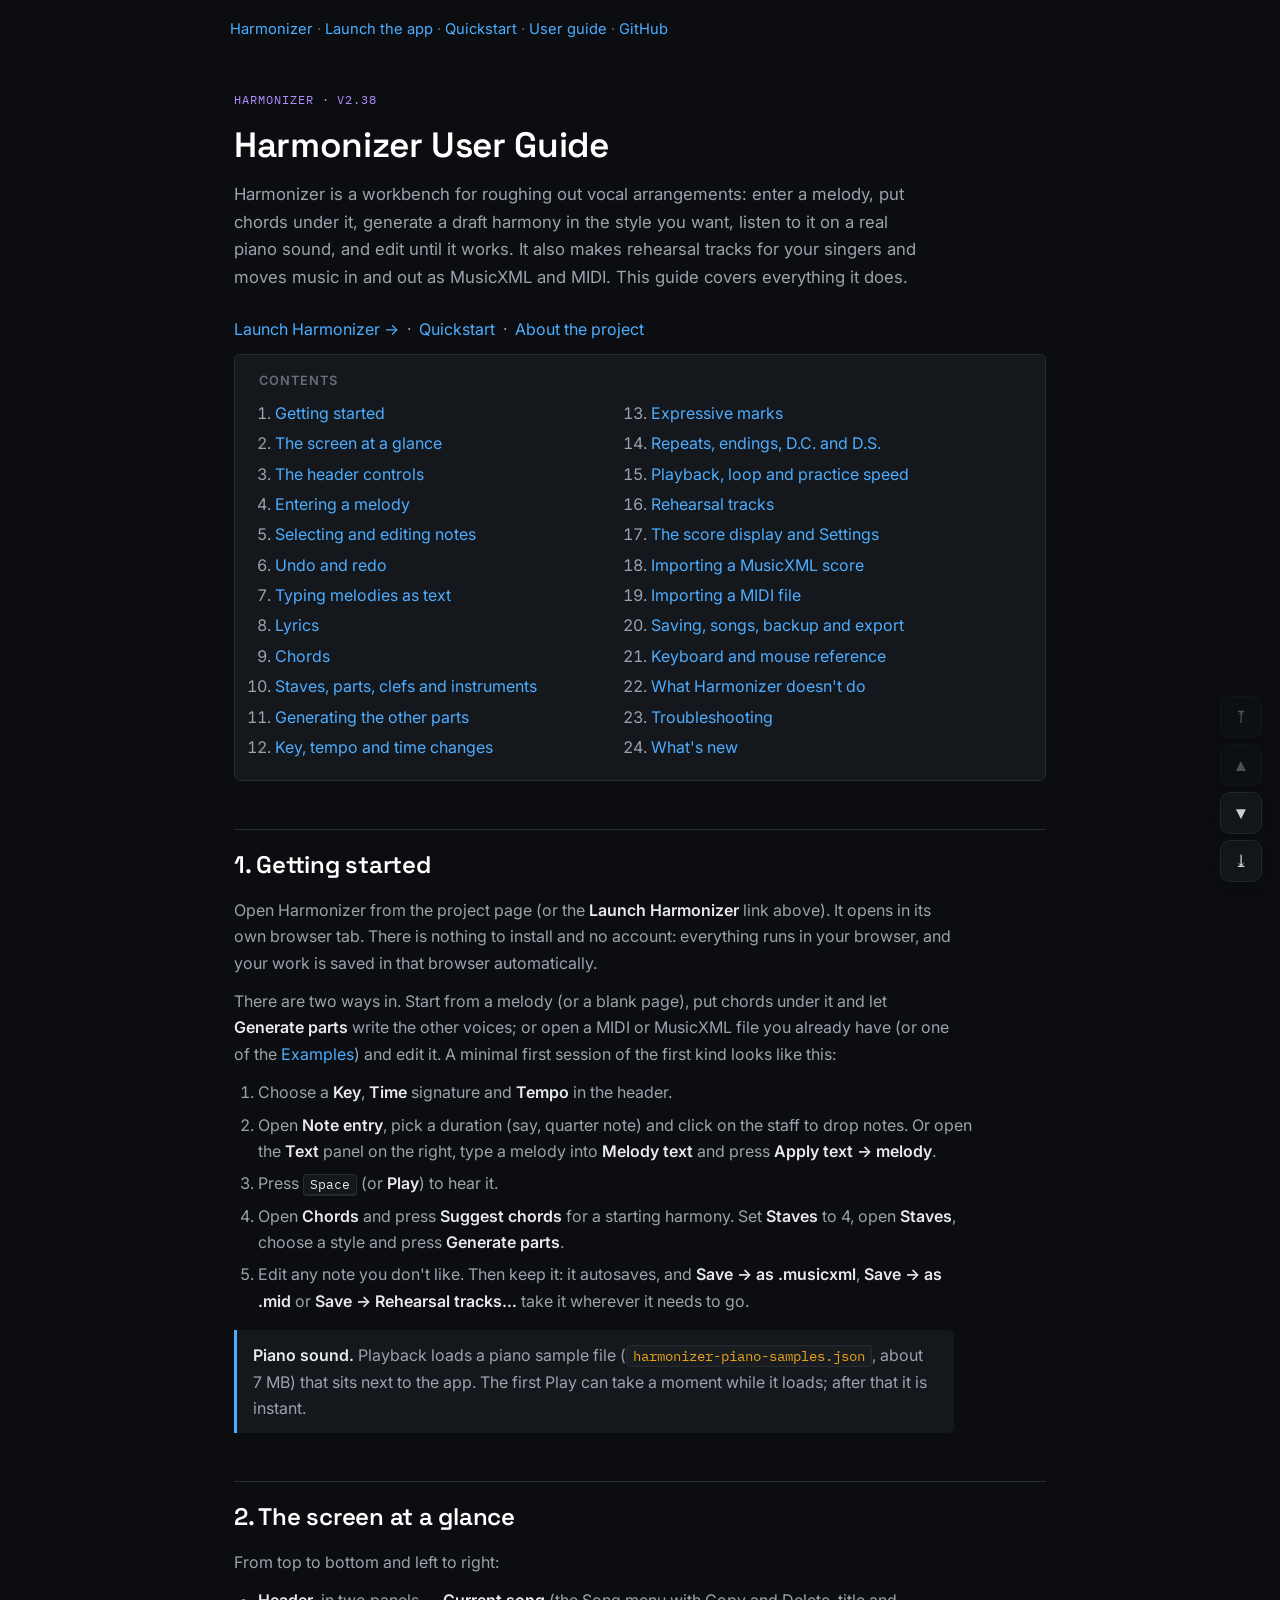
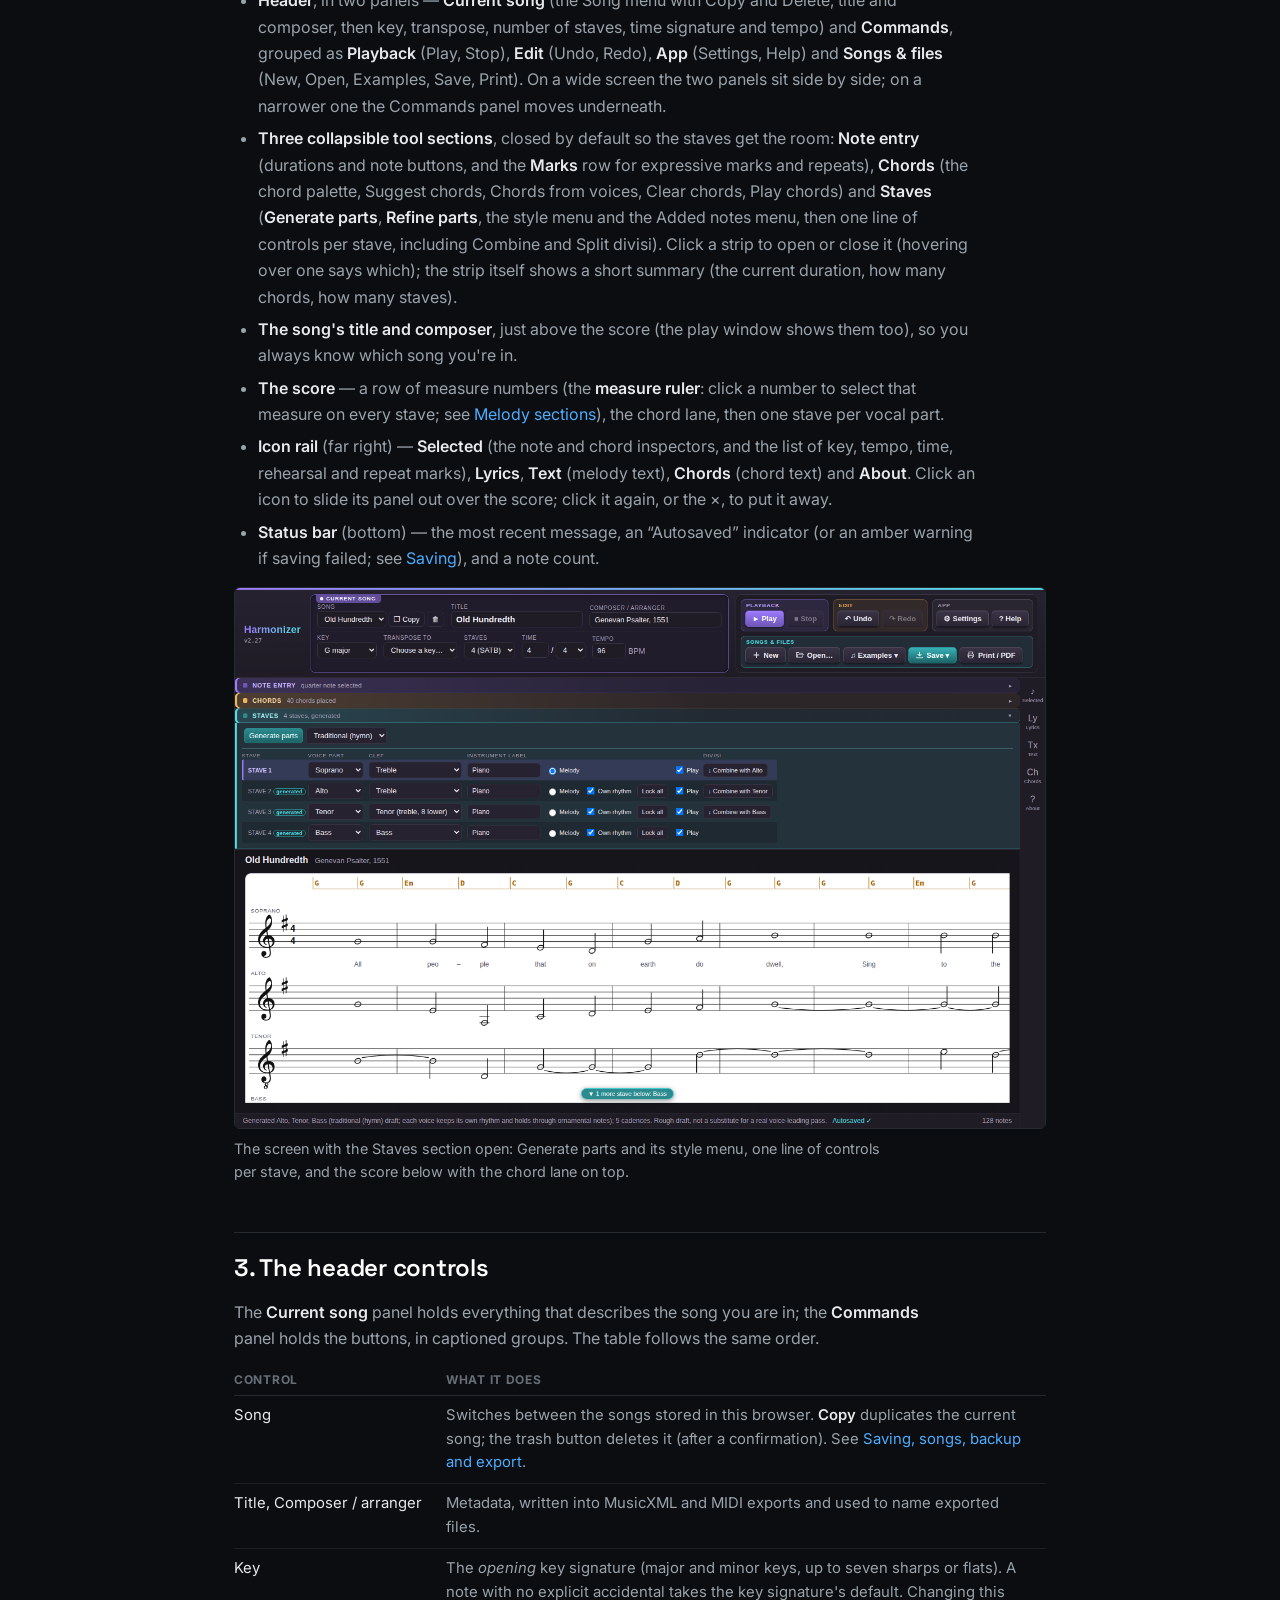
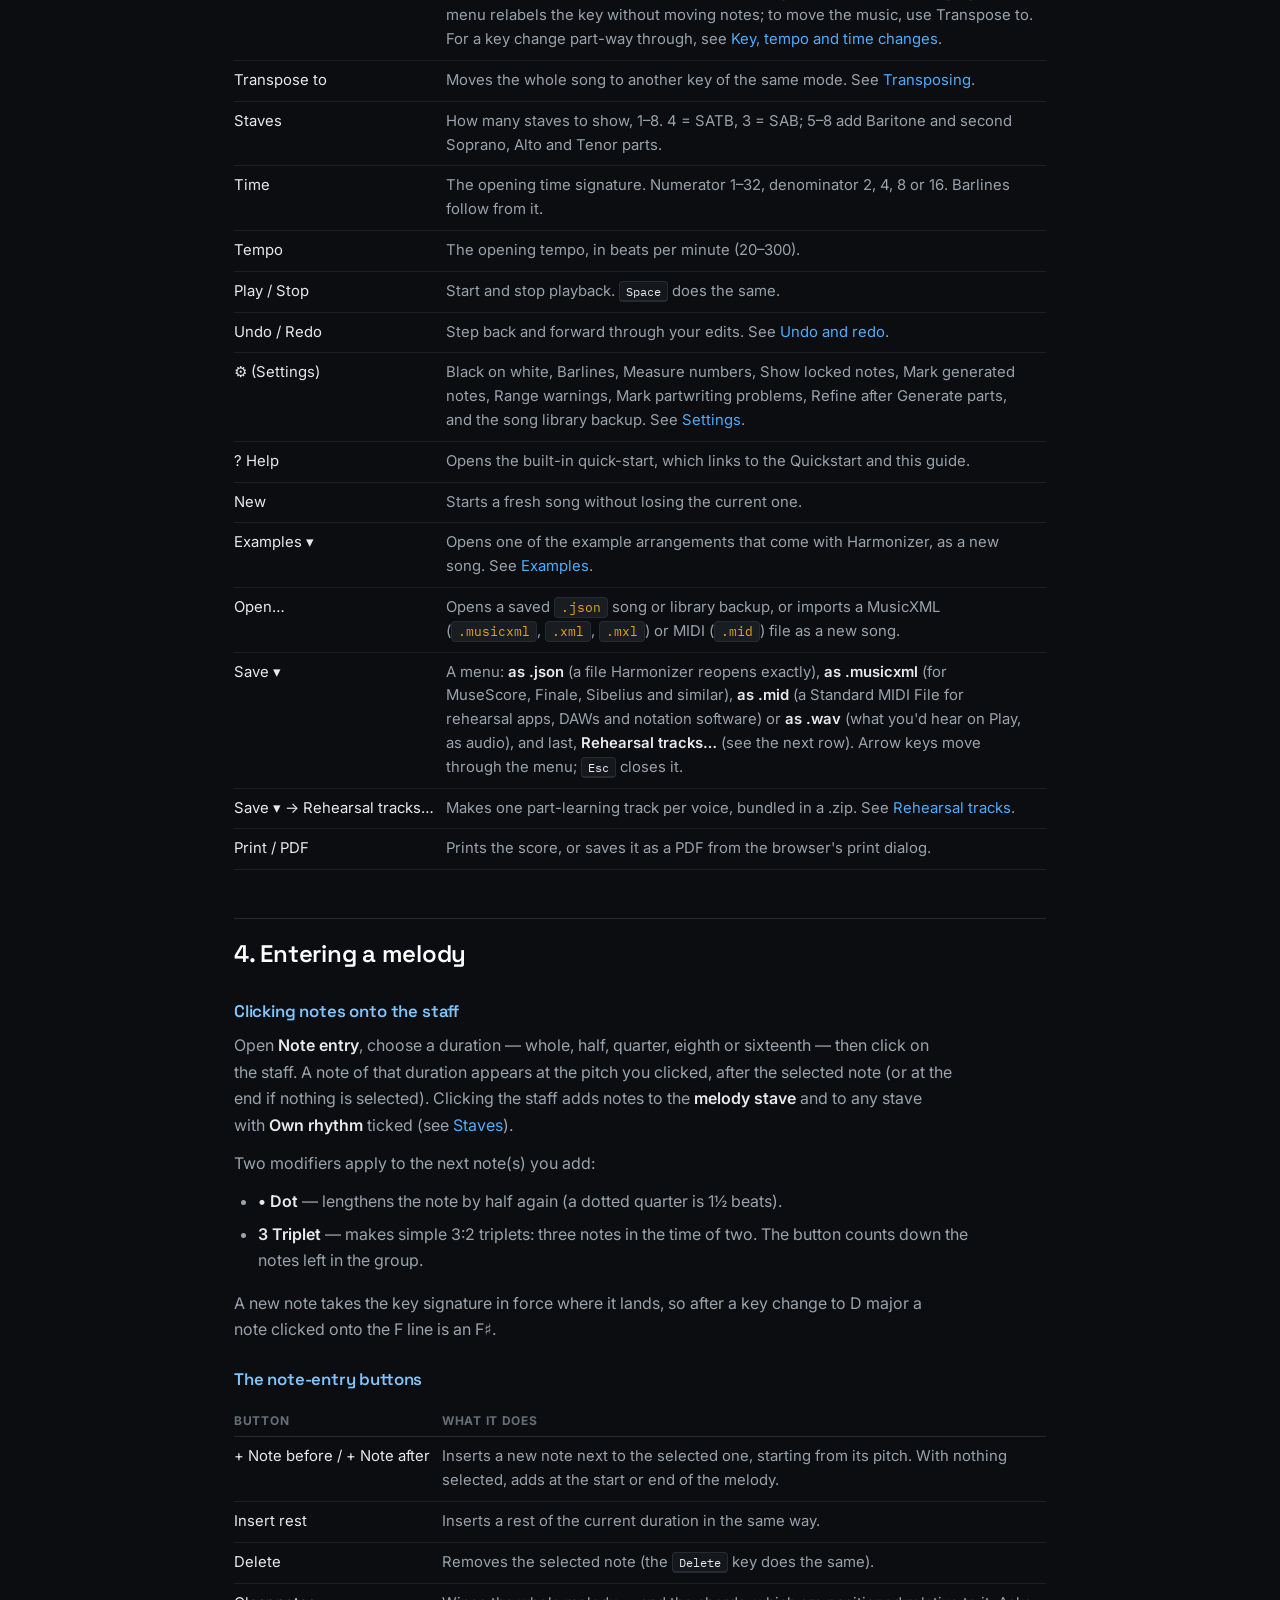
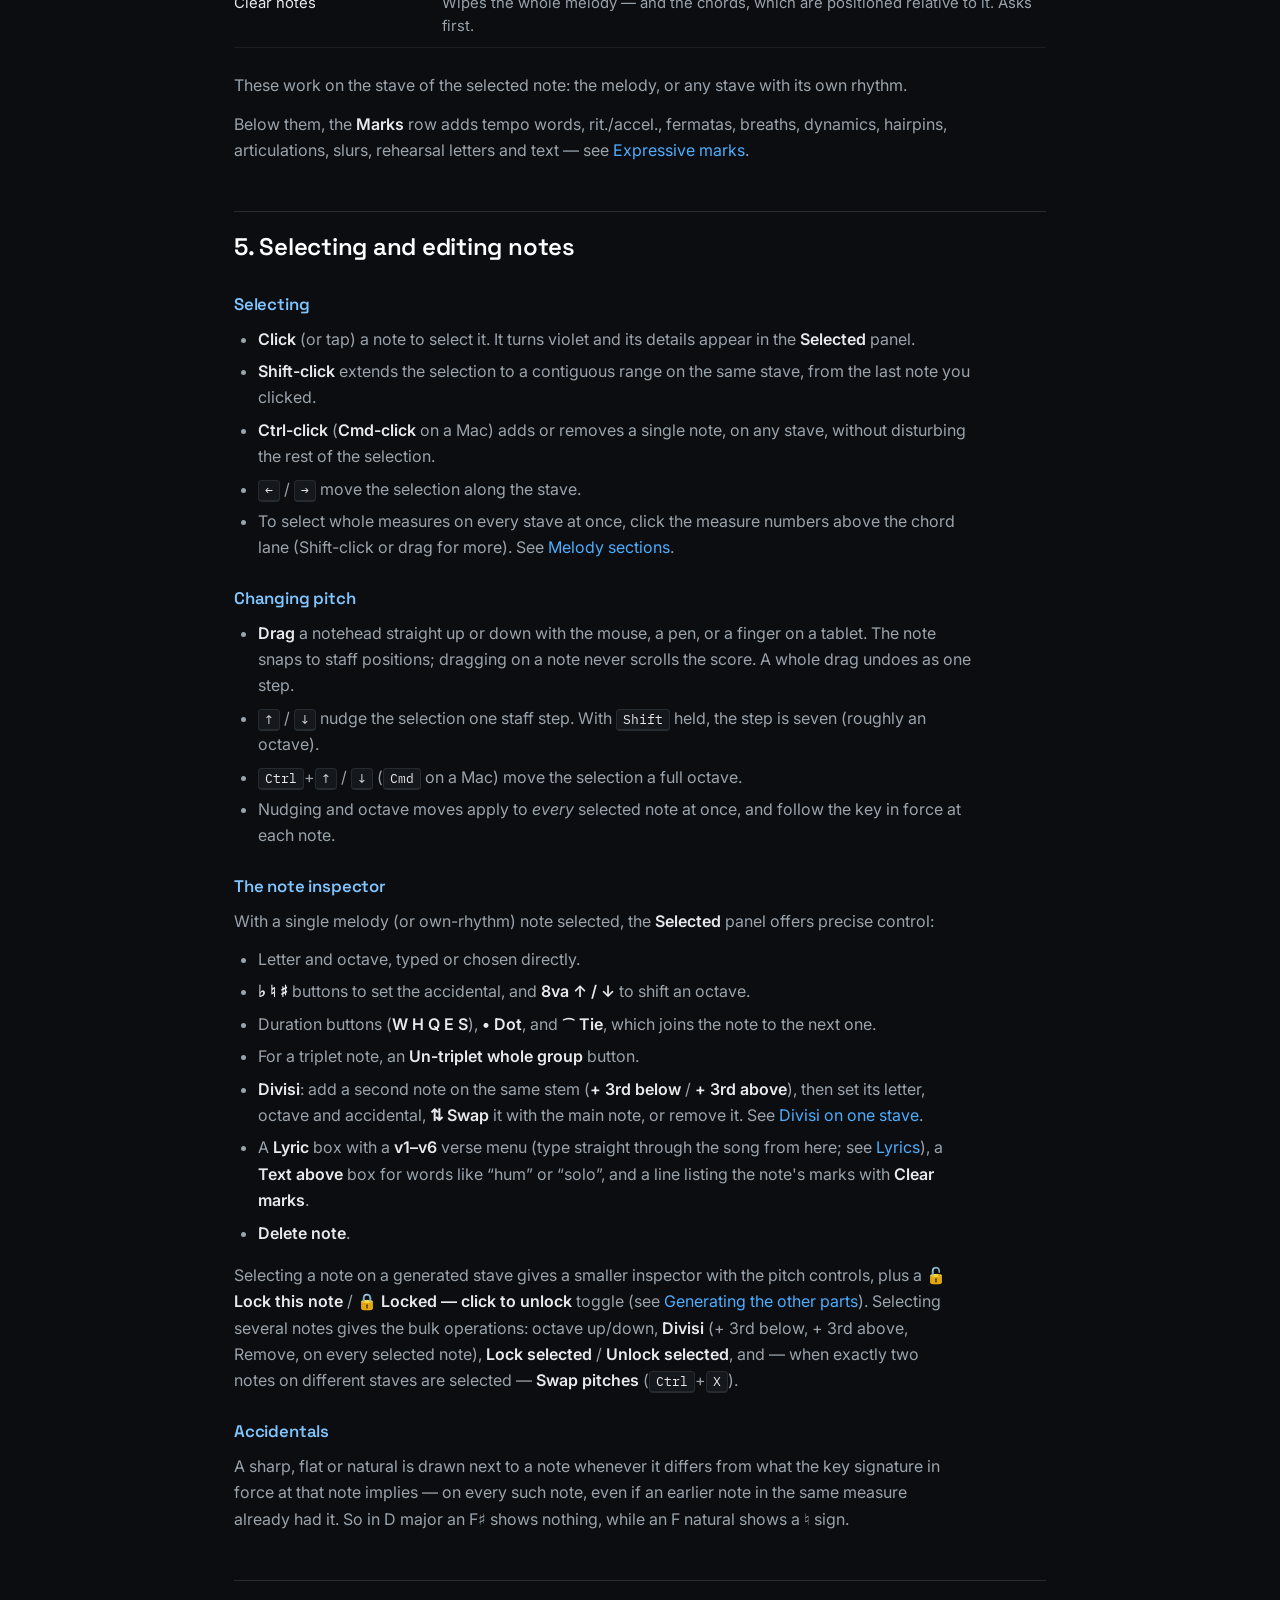
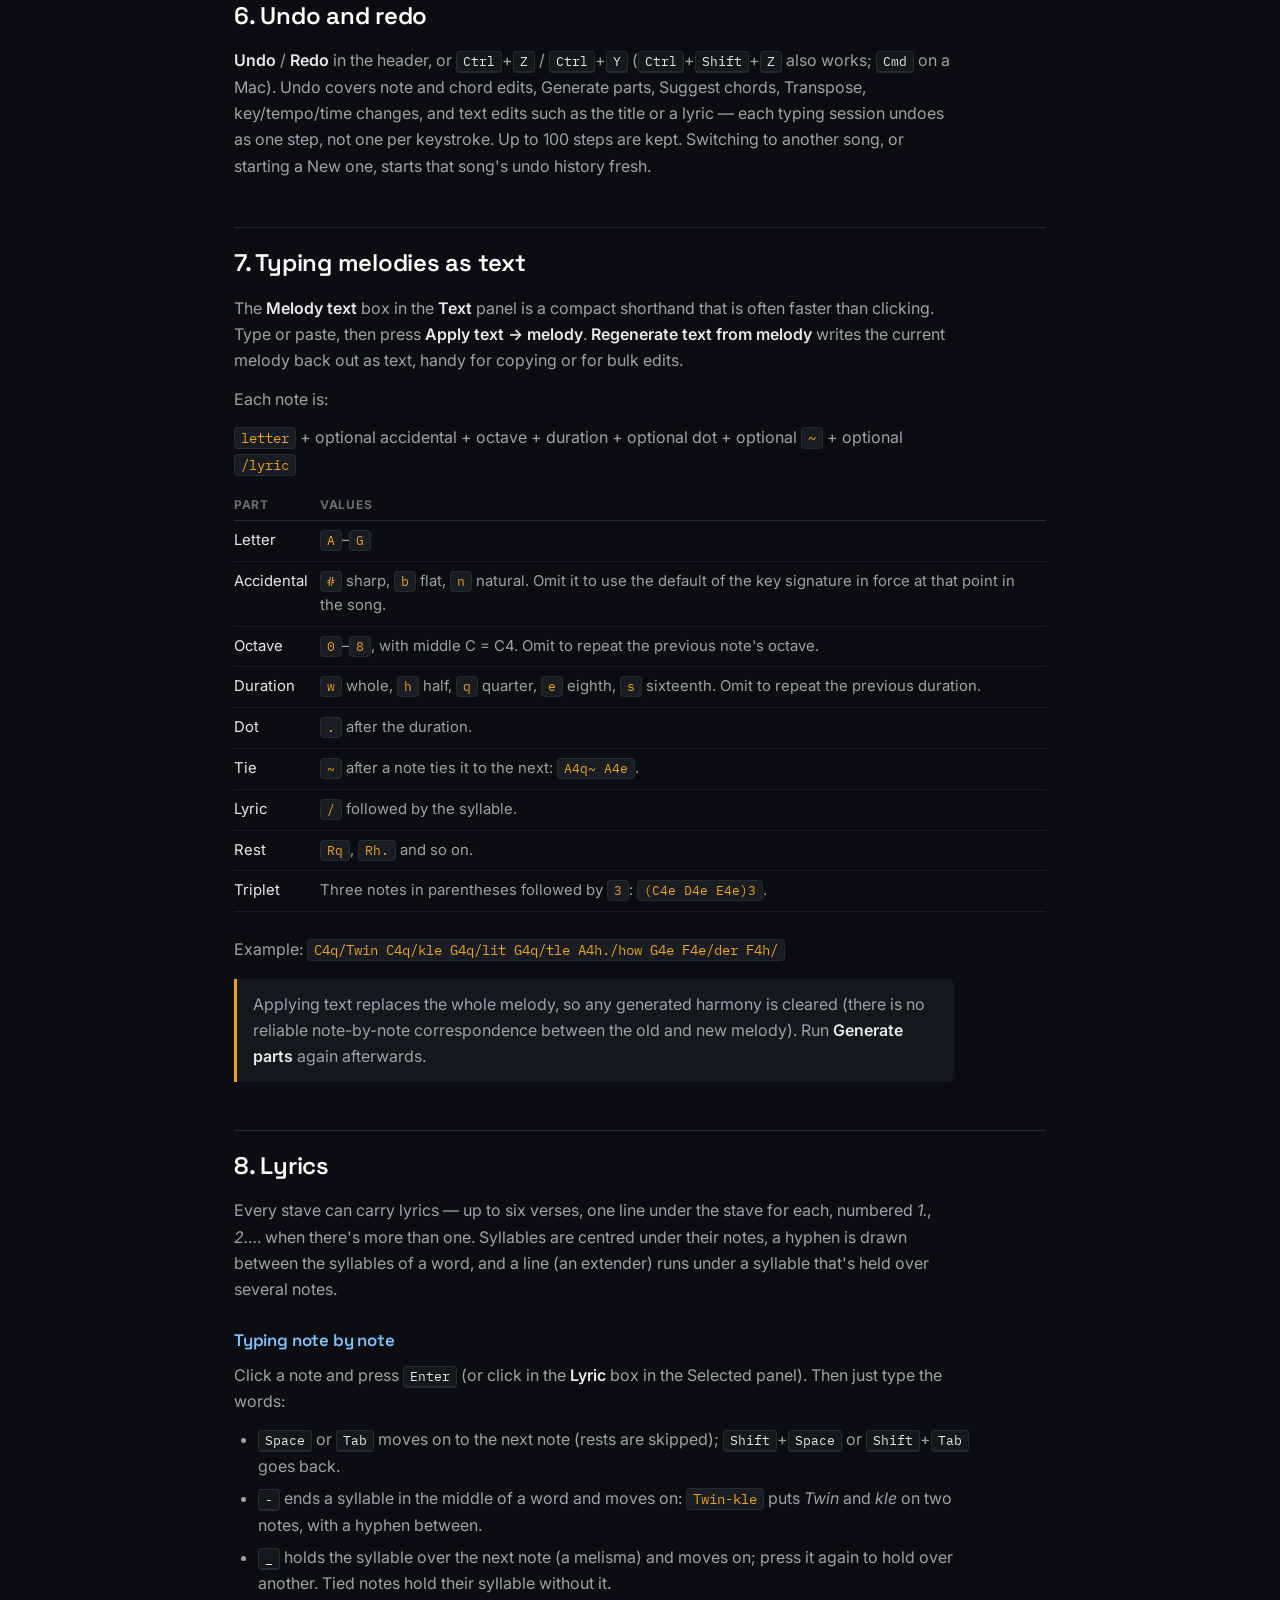
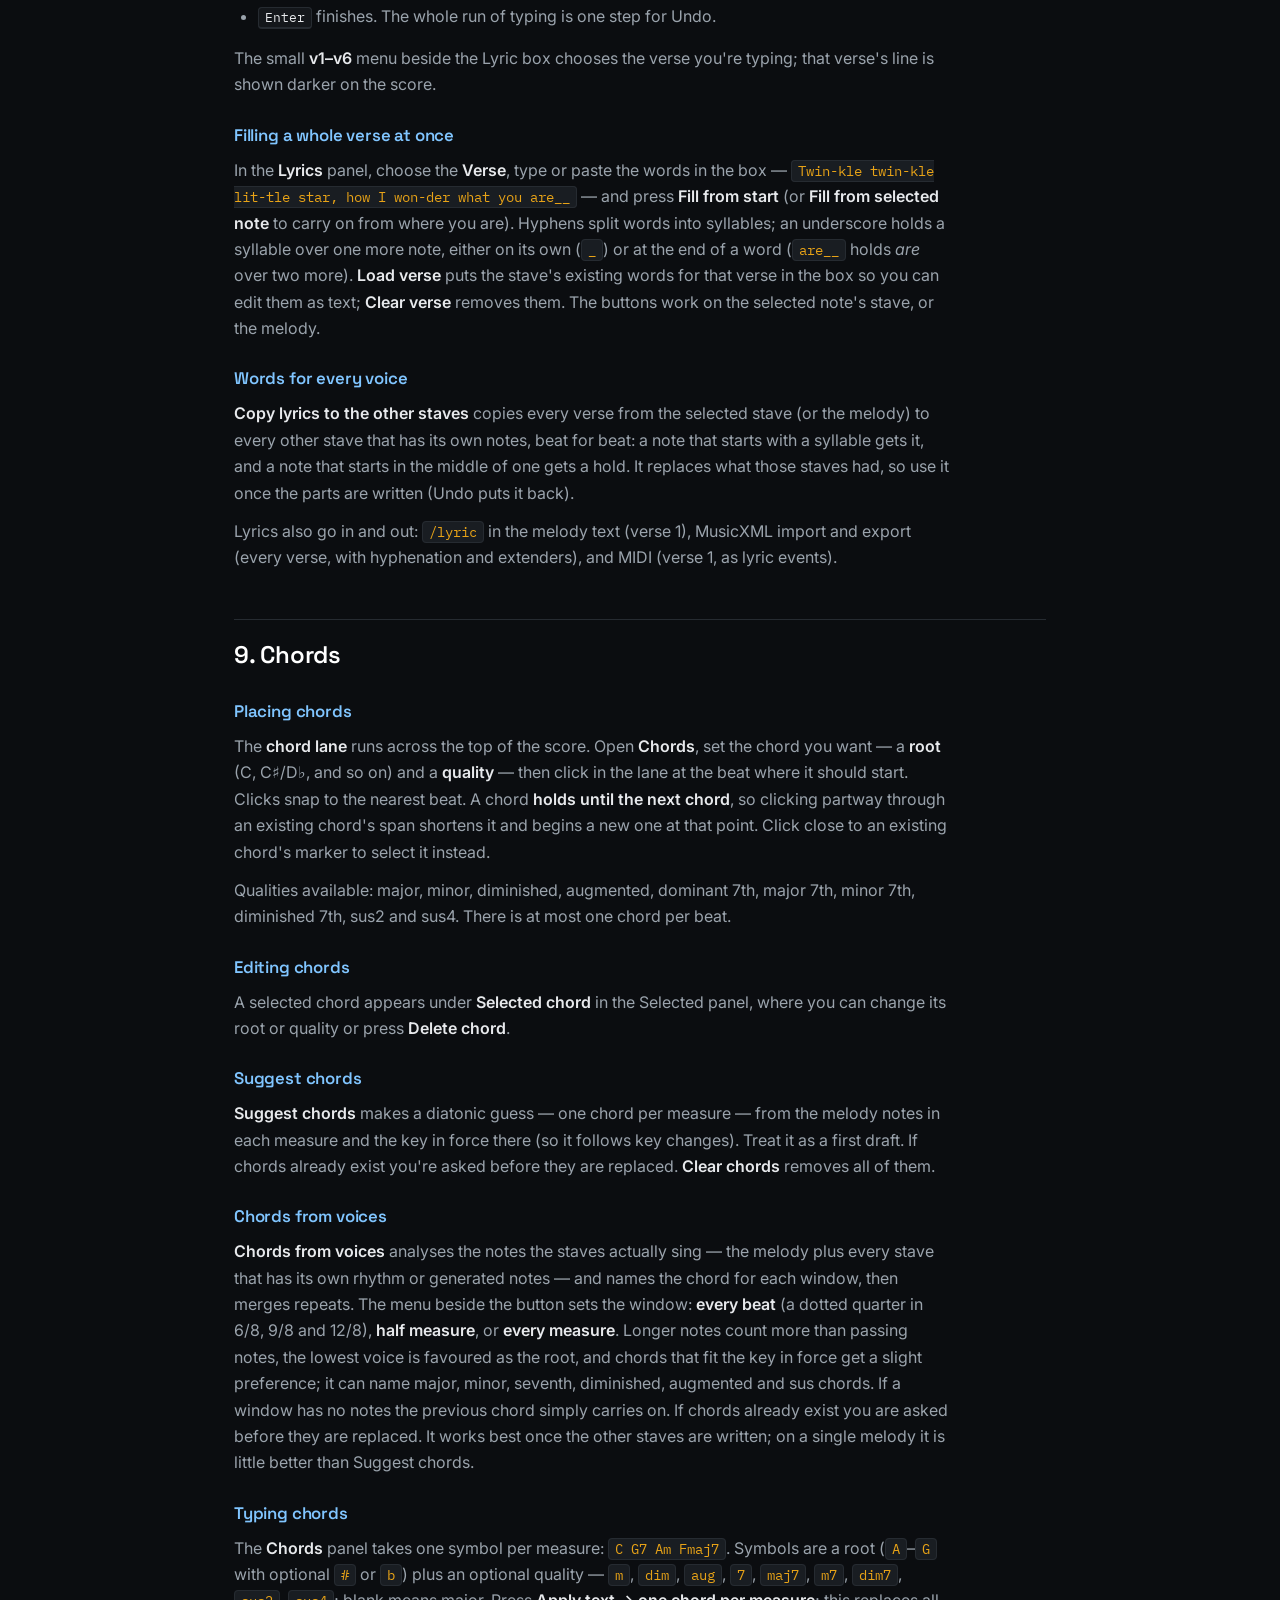
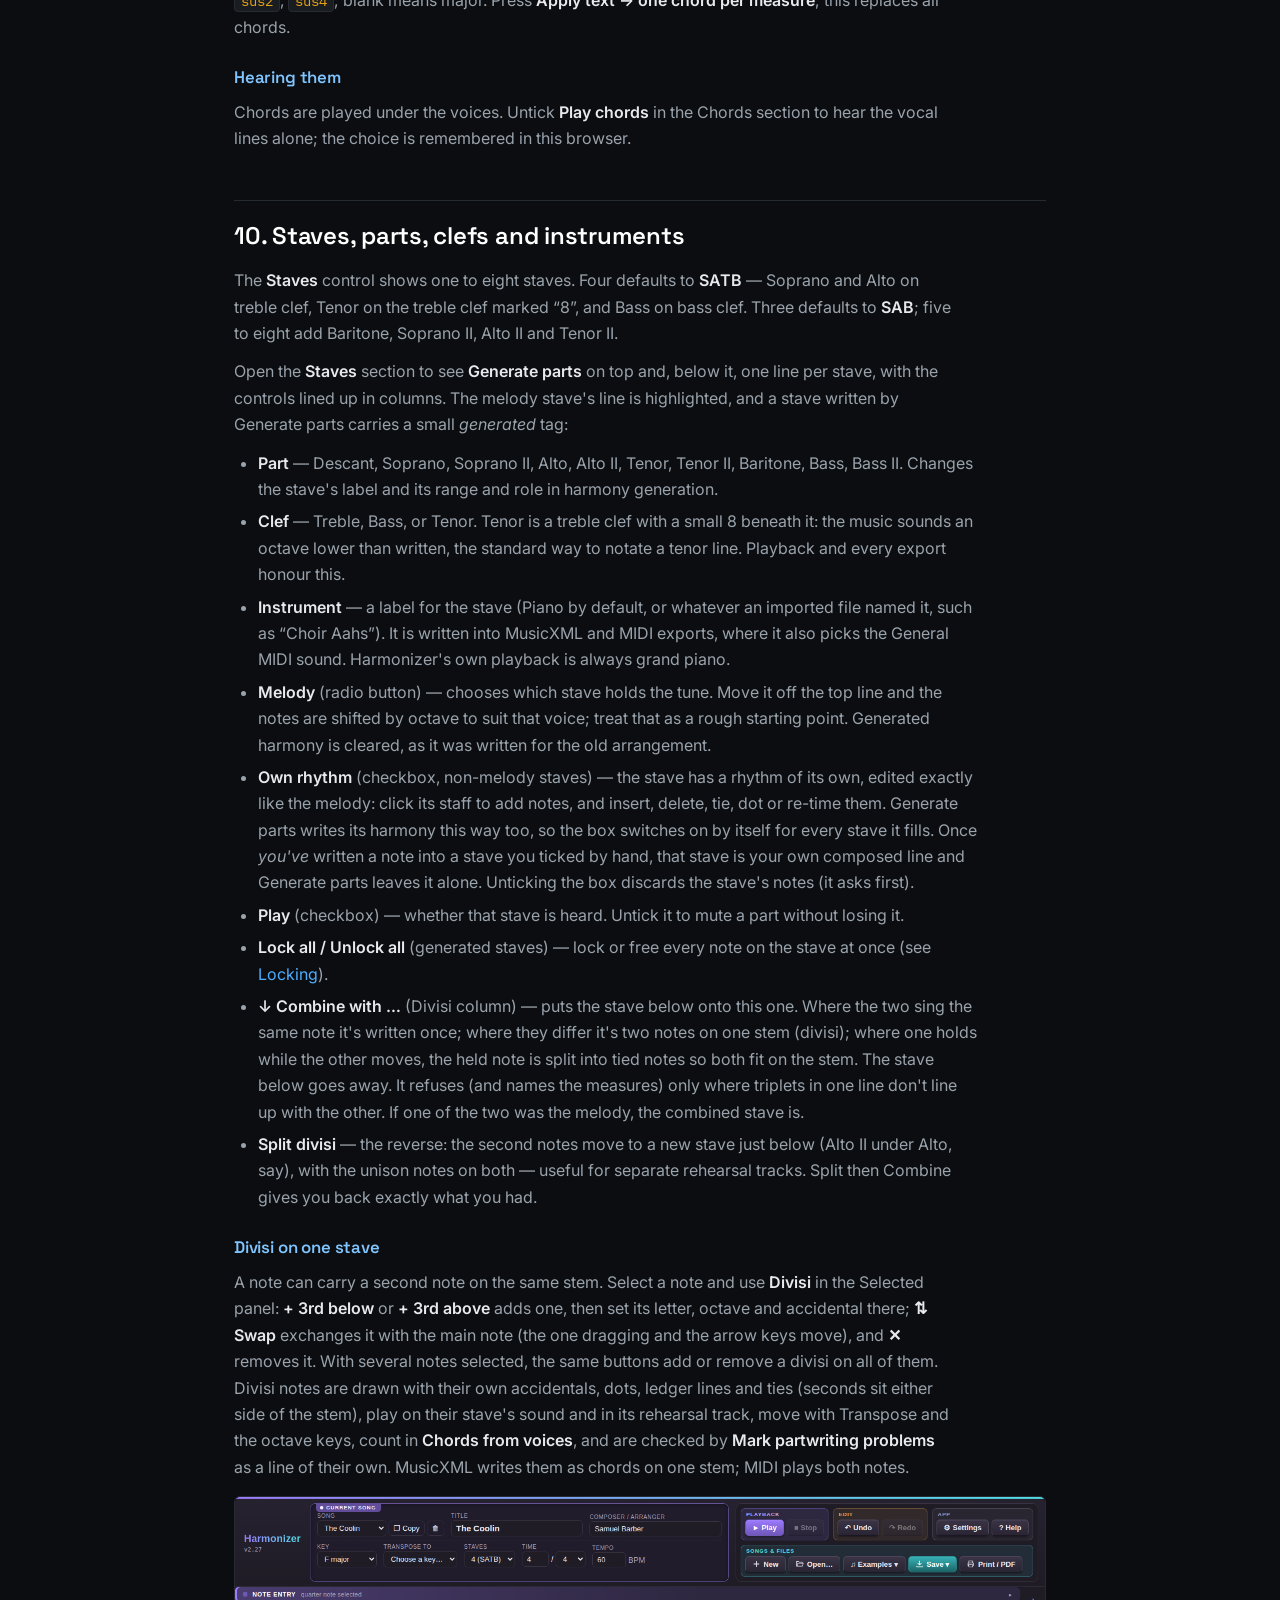
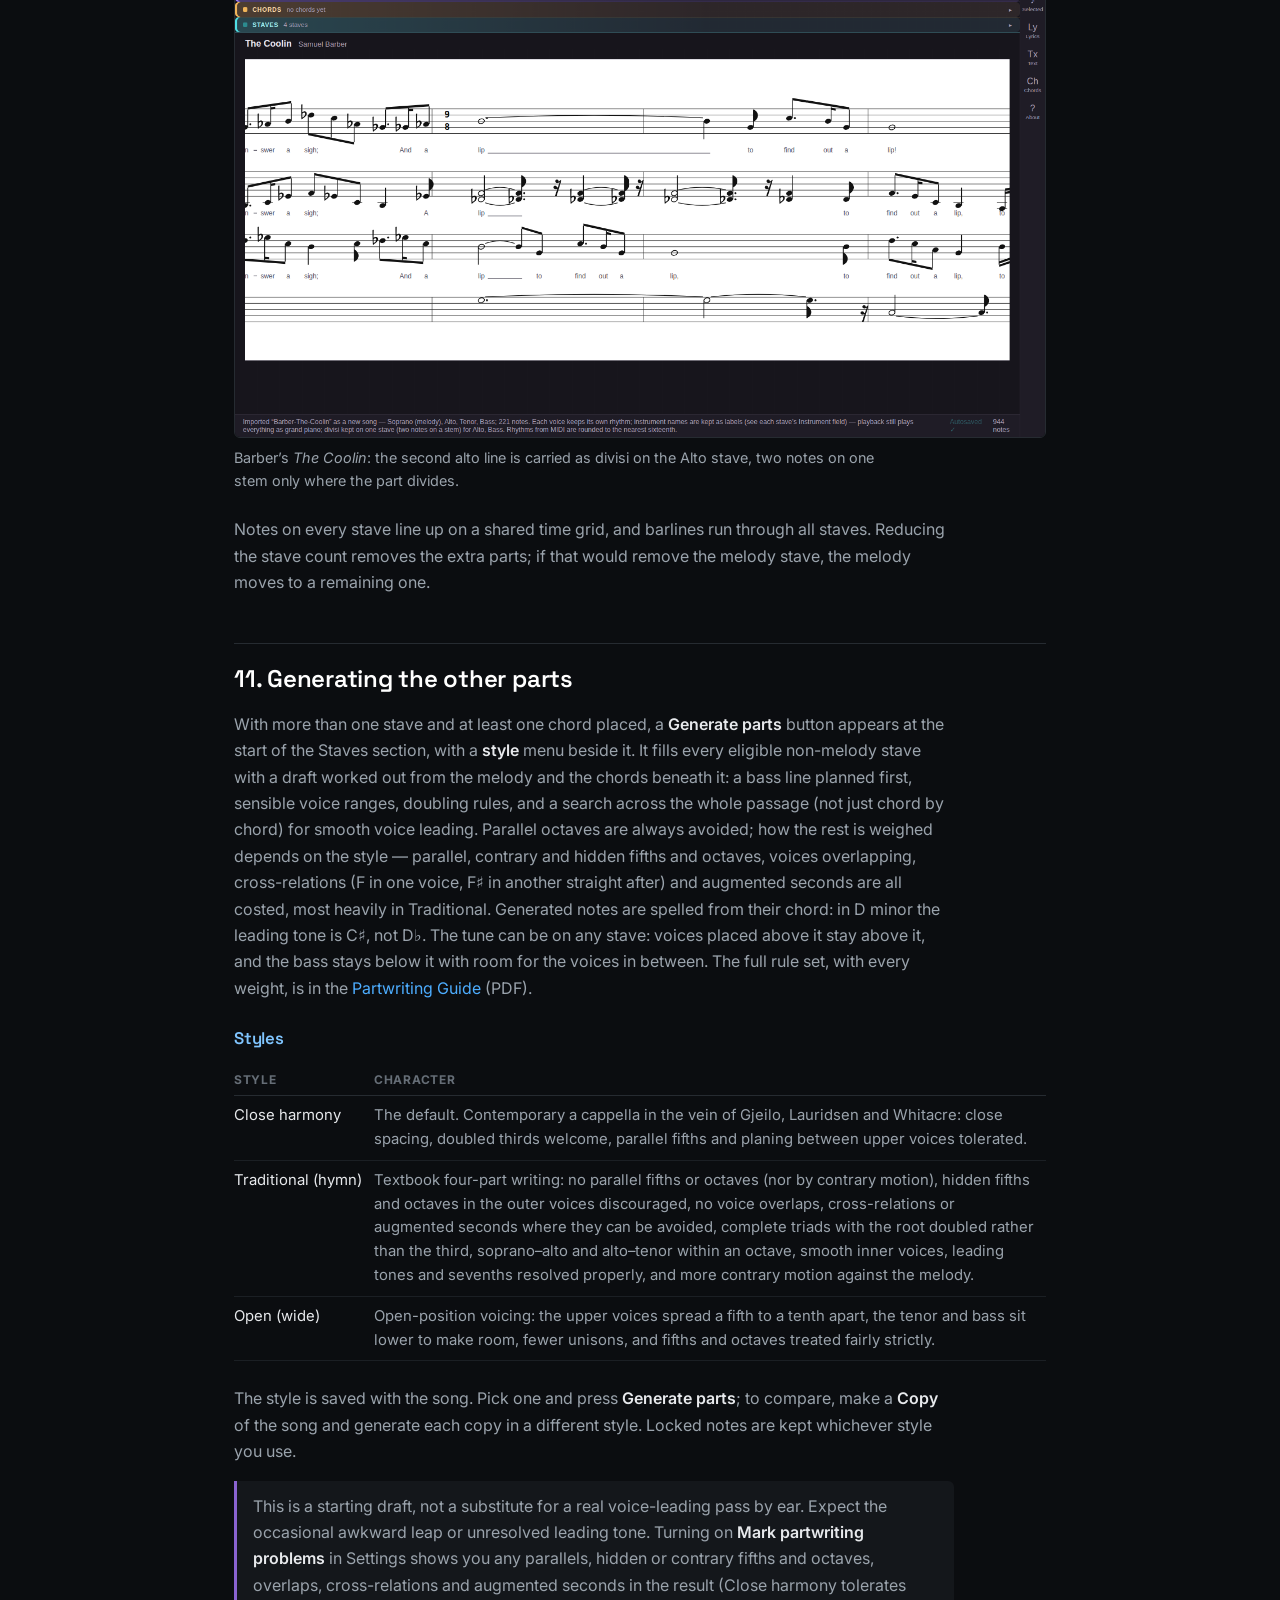
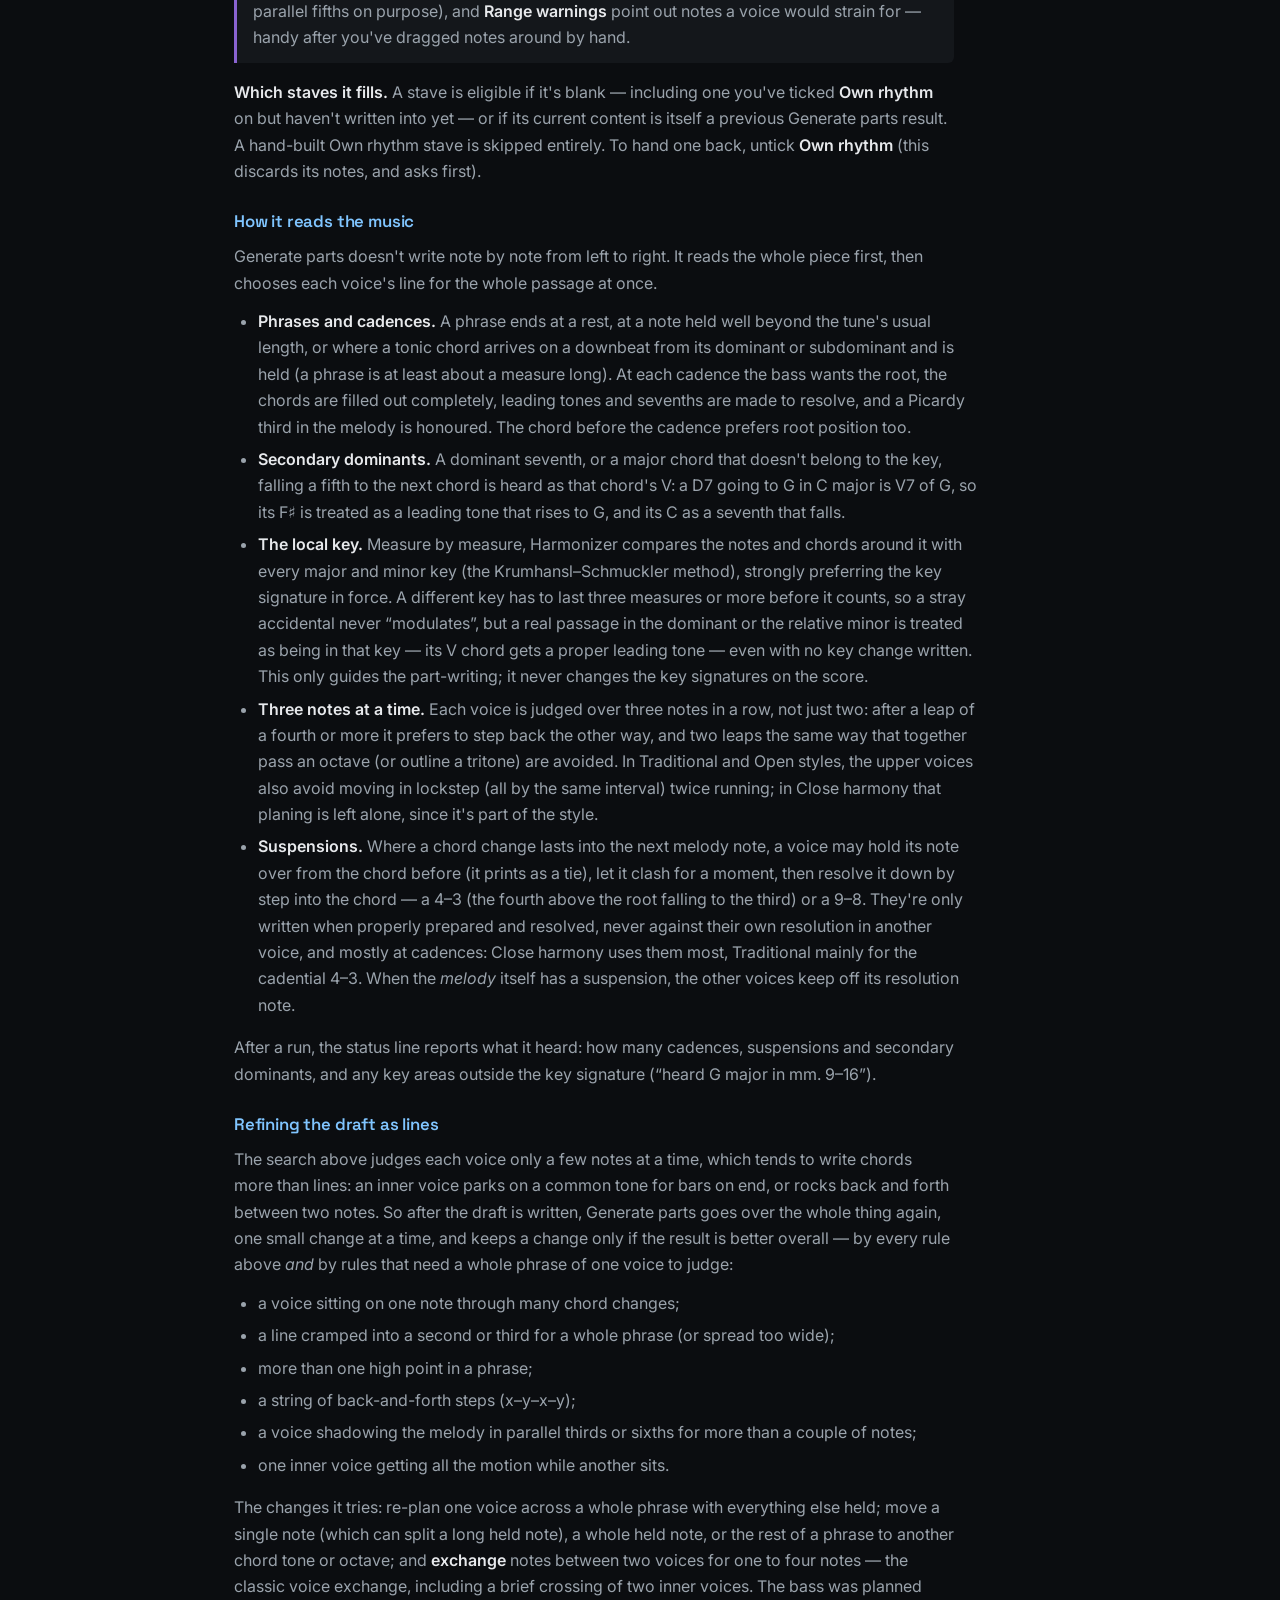
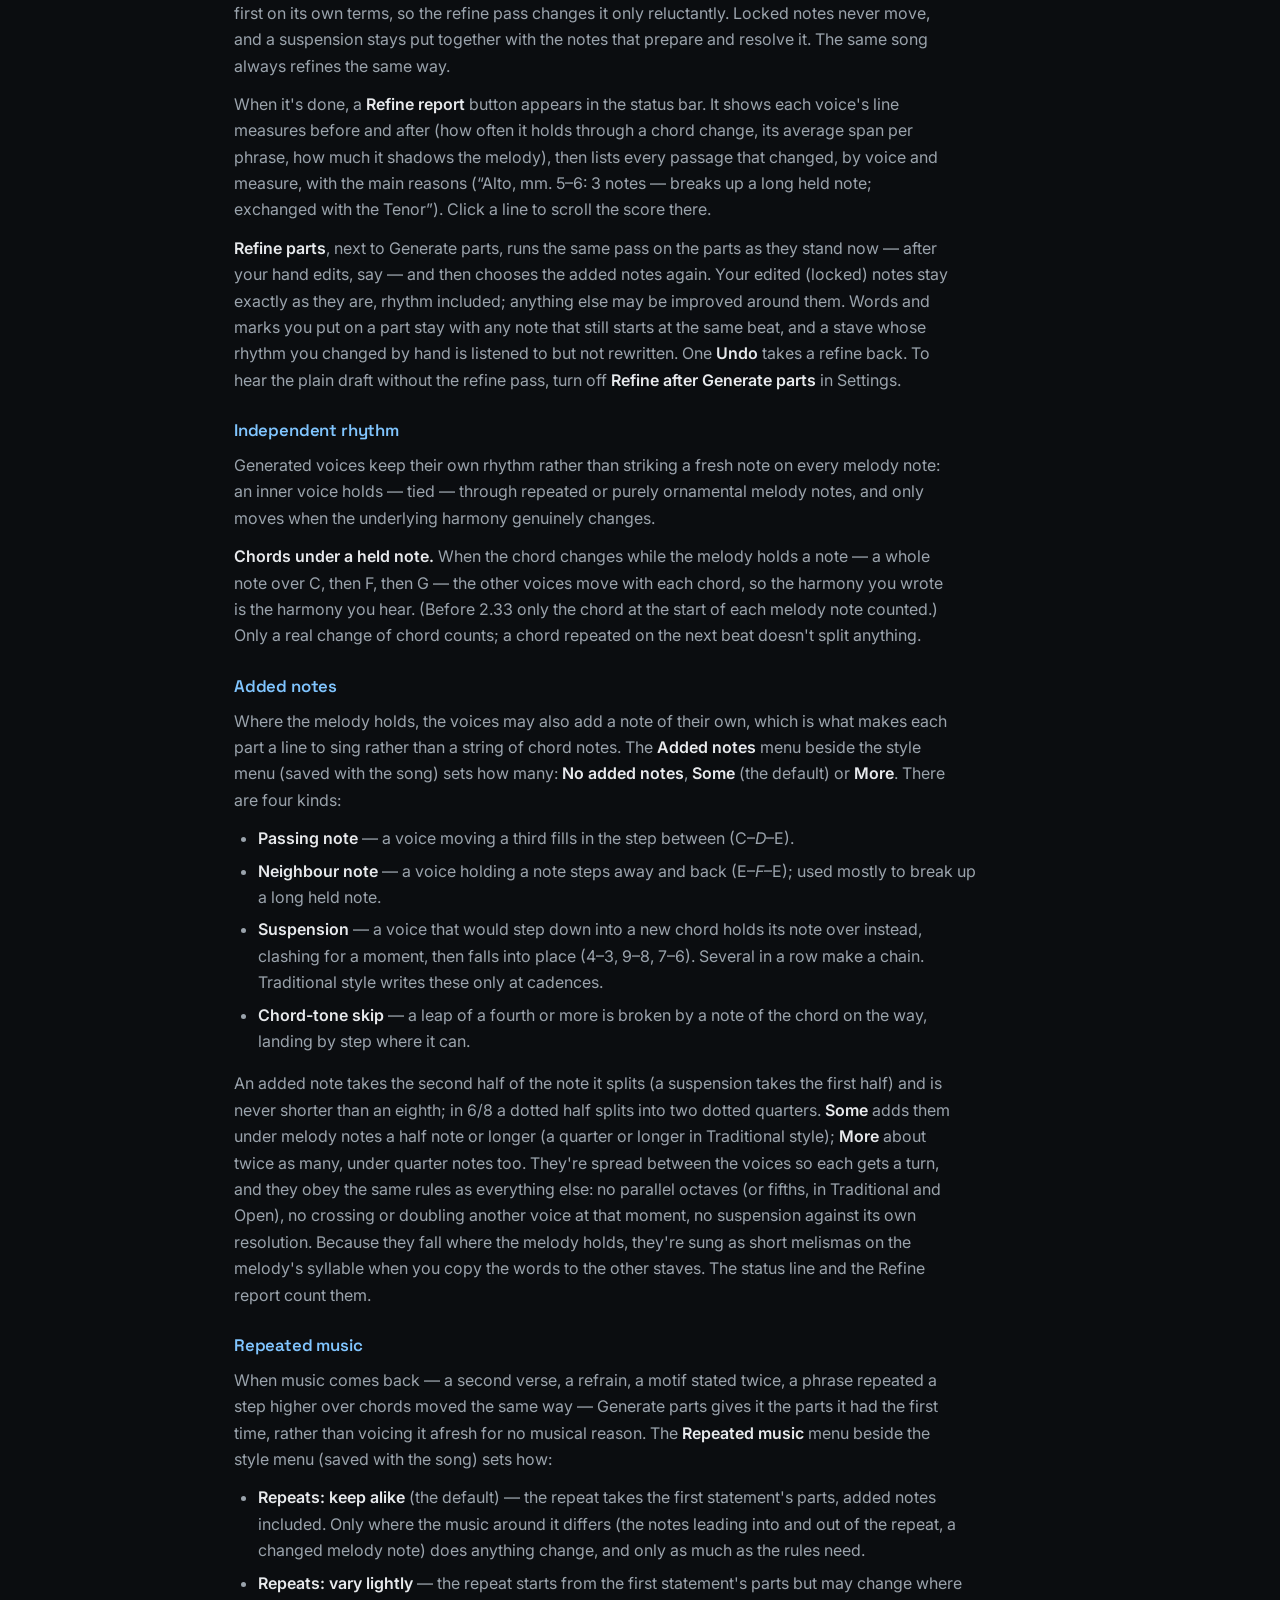
==== commit 280a074e: "Harmonizer 2.38: partwriting checks, chord spelling, generated-note marks Brings the repo from 2.31 " ====
--- a/guide.html
+++ b/guide.html
@@ -5,7 +5,7 @@
 <meta name="viewport" content="width=device-width, initial-scale=1.0">
 <title>Harmonizer User Guide — DFF</title>
 <link rel="icon" href="favicon.svg" type="image/svg+xml">
-<meta name="description" content="Complete user guide for Harmonizer 2.26: melodies, chords and lyrics, generating SATB parts in three styles, key and tempo changes, expressive marks (dynamics, fermatas, rit., articulations, rehearsal letters), repeats and D.C./D.S., lyrics in several verses, playback, loop and practice speed, rehearsal tracks, MusicXML and MIDI import and export.">
+<meta name="description" content="Complete user guide for Harmonizer 2.38: melodies, chords and lyrics, generating SATB parts in three styles, partwriting checks, melody sections and chords-only passages, key and tempo changes, expressive marks (dynamics, fermatas, rit., articulations, rehearsal letters), repeats and D.C./D.S., lyrics in several verses, playback, loop and practice speed, rehearsal tracks, MusicXML and MIDI import and export.">
 
 <link rel="preconnect" href="https://fonts.googleapis.com">
 <link rel="preconnect" href="https://fonts.gstatic.com" crossorigin>
@@ -56,7 +56,7 @@
 <main>
 <article class="guide">
 
-  <span class="eyebrow">Harmonizer &middot; v2.31</span>
+  <span class="eyebrow">Harmonizer &middot; v2.38</span>
   <h1>Harmonizer User Guide</h1>
   <p class="lede">Harmonizer is a workbench for roughing out vocal arrangements: enter a melody, put chords under it, generate a draft harmony in the style you want, listen to it on a real piano sound, and edit until it works. It also makes rehearsal tracks for your singers and moves music in and out as MusicXML and MIDI. This guide covers everything it does.</p>
   <p><a href="app/harmonizer.html" target="dff-app-harmonizer">Launch Harmonizer &rarr;</a> &nbsp;&middot;&nbsp; <a href="quickstart.html">Quickstart</a> &nbsp;&middot;&nbsp; <a href="index.html">About the project</a></p>
@@ -107,9 +107,9 @@
   <p>From top to bottom and left to right:</p>
   <ul>
     <li><b>Header</b>, in two panels &mdash; <b>Current song</b> (the Song menu with Copy and Delete, title and composer, then key, transpose, number of staves, time signature and tempo) and <b>Commands</b>, grouped as <b>Playback</b> (Play, Stop), <b>Edit</b> (Undo, Redo), <b>App</b> (Settings, Help) and <b>Songs &amp; files</b> (New, Open, Examples, Save, Print). On a wide screen the two panels sit side by side; on a narrower one the Commands panel moves underneath.</li>
-    <li><b>Three collapsible tool sections</b>, closed by default so the staves get the room: <b>Note entry</b> (durations and note buttons, and the <b>Marks</b> row for expressive marks and repeats), <b>Chords</b> (the chord palette, Suggest chords, Chords from voices, Clear chords, Play chords) and <b>Staves</b> (<b>Generate parts</b> and its style menu, then one line of controls per stave, including Combine and Split divisi). Click a strip to open or close it (hovering over one says which); the strip itself shows a short summary (the current duration, how many chords, how many staves).</li>
+    <li><b>Three collapsible tool sections</b>, closed by default so the staves get the room: <b>Note entry</b> (durations and note buttons, and the <b>Marks</b> row for expressive marks and repeats), <b>Chords</b> (the chord palette, Suggest chords, Chords from voices, Clear chords, Play chords) and <b>Staves</b> (<b>Generate parts</b>, <b>Refine parts</b>, the style menu and the Added notes menu, then one line of controls per stave, including Combine and Split divisi). Click a strip to open or close it (hovering over one says which); the strip itself shows a short summary (the current duration, how many chords, how many staves).</li>
     <li><b>The song's title and composer</b>, just above the score (the play window shows them too), so you always know which song you're in.</li>
-    <li><b>The score</b> &mdash; a chord lane across the top, then one stave per vocal part.</li>
+    <li><b>The score</b> &mdash; a row of measure numbers (the <b>measure ruler</b>: click a number to select that measure on every stave; see <a href="#sections">Melody sections</a>), the chord lane, then one stave per vocal part.</li>
     <li><b>Icon rail</b> (far right) &mdash; <b>Selected</b> (the note and chord inspectors, and the list of key, tempo, time, rehearsal and repeat marks), <b>Lyrics</b>, <b>Text</b> (melody text), <b>Chords</b> (chord text) and <b>About</b>. Click an icon to slide its panel out over the score; click it again, or the &times;, to put it away.</li>
     <li><b>Status bar</b> (bottom) &mdash; the most recent message, an &ldquo;Autosaved&rdquo; indicator (or an amber warning if saving failed; see <a href="#save">Saving</a>), and a note count.</li>
   </ul>
@@ -129,7 +129,7 @@
     <tr><td>Tempo</td><td>The opening tempo, in beats per minute (20&ndash;300).</td></tr>
     <tr><td>Play / Stop</td><td>Start and stop playback. <kbd>Space</kbd> does the same.</td></tr>
     <tr><td>Undo / Redo</td><td>Step back and forward through your edits. See <a href="#undo">Undo and redo</a>.</td></tr>
-    <tr><td>&#9881; (Settings)</td><td>Black on white, Barlines, Range warnings, parallel fifths/octaves marks, and the song library backup. See <a href="#score">Settings</a>.</td></tr>
+    <tr><td>&#9881; (Settings)</td><td>Black on white, Barlines, Measure numbers, Show locked notes, Mark generated notes, Range warnings, Mark partwriting problems, Refine after Generate parts, and the song library backup. See <a href="#score">Settings</a>.</td></tr>
     <tr><td>? Help</td><td>Opens the built-in quick-start, which links to the Quickstart and this guide.</td></tr>
     <tr><td>New</td><td>Starts a fresh song without losing the current one.</td></tr>
     <tr><td>Examples &#9662;</td><td>Opens one of the example arrangements that come with Harmonizer, as a new song. See <a href="#examples">Examples</a>.</td></tr>
@@ -167,6 +167,7 @@
     <li><b>Shift-click</b> extends the selection to a contiguous range on the same stave, from the last note you clicked.</li>
     <li><b>Ctrl-click</b> (<b>Cmd-click</b> on a Mac) adds or removes a single note, on any stave, without disturbing the rest of the selection.</li>
     <li><kbd>&larr;</kbd> / <kbd>&rarr;</kbd> move the selection along the stave.</li>
+    <li>To select whole measures on every stave at once, click the measure numbers above the chord lane (Shift-click or drag for more). See <a href="#sections">Melody sections</a>.</li>
   </ul>
   <h3>Changing pitch</h3>
   <ul>
@@ -259,22 +260,22 @@
     <li><b>Split divisi</b> &mdash; the reverse: the second notes move to a new stave just below (Alto&nbsp;II under Alto, say), with the unison notes on both &mdash; useful for separate rehearsal tracks. Split then Combine gives you back exactly what you had.</li>
   </ul>
   <h3>Divisi on one stave</h3>
-  <p>A note can carry a second note on the same stem. Select a note and use <b>Divisi</b> in the Selected panel: <b>+ 3rd below</b> or <b>+ 3rd above</b> adds one, then set its letter, octave and accidental there; <b>&#8645; Swap</b> exchanges it with the main note (the one dragging and the arrow keys move), and <b>&#10005;</b> removes it. With several notes selected, the same buttons add or remove a divisi on all of them. Divisi notes are drawn with their own accidentals, dots, ledger lines and ties (seconds sit either side of the stem), play on their stave's sound and in its rehearsal track, move with Transpose and the octave keys, count in <b>Chords from voices</b>, and are checked by <b>Mark parallel fifths &amp; octaves</b> as a line of their own. MusicXML writes them as chords on one stem; MIDI plays both notes.</p>
+  <p>A note can carry a second note on the same stem. Select a note and use <b>Divisi</b> in the Selected panel: <b>+ 3rd below</b> or <b>+ 3rd above</b> adds one, then set its letter, octave and accidental there; <b>&#8645; Swap</b> exchanges it with the main note (the one dragging and the arrow keys move), and <b>&#10005;</b> removes it. With several notes selected, the same buttons add or remove a divisi on all of them. Divisi notes are drawn with their own accidentals, dots, ledger lines and ties (seconds sit either side of the stem), play on their stave's sound and in its rehearsal track, move with Transpose and the octave keys, count in <b>Chords from voices</b>, and are checked by <b>Mark partwriting problems</b> as a line of their own. MusicXML writes them as chords on one stem; MIDI plays both notes.</p>
   <figure class="shot"><img src="docs/screenshots/harmonizer-1-coolin.png" alt="Barber&rsquo;s The Coolin on four staves; where the altos divide, two noteheads share one stem, with ties above and below." width="1440" height="960" loading="lazy"><figcaption>Barber&rsquo;s <i>The Coolin</i>: the second alto line is carried as divisi on the Alto stave, two notes on one stem only where the part divides.</figcaption></figure>
 
   <p>Notes on every stave line up on a shared time grid, and barlines run through all staves. Reducing the stave count removes the extra parts; if that would remove the melody stave, the melody moves to a remaining one.</p>
 
   <h2 id="generate">11. Generating the other parts</h2>
-  <p>With more than one stave and at least one chord placed, a <b>Generate parts</b> button appears at the start of the Staves section, with a <b>style</b> menu beside it. It fills every eligible non-melody stave with a draft worked out from the melody and the chords beneath it: a bass line planned first, sensible voice ranges, doubling rules, and a search across the whole passage (not just chord by chord) for smooth voice leading. Parallel octaves are always avoided; how the rest is weighed depends on the style. The tune can be on any stave: voices placed above it stay above it, and the bass stays below it with room for the voices in between. The full rule set, with every weight, is in the <a href="docs/harmonizer-partwriting-guide-2.31.pdf">Partwriting Guide</a> (PDF).</p>
+  <p>With more than one stave and at least one chord placed, a <b>Generate parts</b> button appears at the start of the Staves section, with a <b>style</b> menu beside it. It fills every eligible non-melody stave with a draft worked out from the melody and the chords beneath it: a bass line planned first, sensible voice ranges, doubling rules, and a search across the whole passage (not just chord by chord) for smooth voice leading. Parallel octaves are always avoided; how the rest is weighed depends on the style &mdash; parallel, contrary and hidden fifths and octaves, voices overlapping, cross-relations (F in one voice, F&sharp; in another straight after) and augmented seconds are all costed, most heavily in Traditional. Generated notes are spelled from their chord: in D minor the leading tone is C&sharp;, not D&flat;. The tune can be on any stave: voices placed above it stay above it, and the bass stays below it with room for the voices in between. The full rule set, with every weight, is in the <a href="docs/harmonizer-partwriting-guide.pdf">Partwriting Guide</a> (PDF).</p>
   <h3>Styles</h3>
   <div class="tbl-wrap"><table>
     <tr><th>Style</th><th>Character</th></tr>
     <tr><td>Close harmony</td><td>The default. Contemporary a cappella in the vein of Gjeilo, Lauridsen and Whitacre: close spacing, doubled thirds welcome, parallel fifths and planing between upper voices tolerated.</td></tr>
-    <tr><td>Traditional (hymn)</td><td>Textbook four-part writing: no parallel fifths or octaves, hidden fifths and octaves in the outer voices discouraged, complete triads with the root doubled rather than the third, soprano&ndash;alto and alto&ndash;tenor within an octave, smooth inner voices, leading tones and sevenths resolved properly, and more contrary motion against the melody.</td></tr>
+    <tr><td>Traditional (hymn)</td><td>Textbook four-part writing: no parallel fifths or octaves (nor by contrary motion), hidden fifths and octaves in the outer voices discouraged, no voice overlaps, cross-relations or augmented seconds where they can be avoided, complete triads with the root doubled rather than the third, soprano&ndash;alto and alto&ndash;tenor within an octave, smooth inner voices, leading tones and sevenths resolved properly, and more contrary motion against the melody.</td></tr>
     <tr><td>Open (wide)</td><td>Open-position voicing: the upper voices spread a fifth to a tenth apart, the tenor and bass sit lower to make room, fewer unisons, and fifths and octaves treated fairly strictly.</td></tr>
   </table></div>
   <p>The style is saved with the song. Pick one and press <b>Generate parts</b>; to compare, make a <b>Copy</b> of the song and generate each copy in a different style. Locked notes are kept whichever style you use.</p>
-  <div class="note"><p>This is a starting draft, not a substitute for a real voice-leading pass by ear. Expect the occasional awkward leap or unresolved leading tone. Turning on <b>Mark parallel fifths &amp; octaves</b> in Settings shows you any parallels in the result (Close harmony tolerates parallel fifths on purpose), and <b>Range warnings</b> point out notes a voice would strain for &mdash; handy after you've dragged notes around by hand.</p></div>
+  <div class="note"><p>This is a starting draft, not a substitute for a real voice-leading pass by ear. Expect the occasional awkward leap or unresolved leading tone. Turning on <b>Mark partwriting problems</b> in Settings shows you any parallels, hidden or contrary fifths and octaves, overlaps, cross-relations and augmented seconds in the result (Close harmony tolerates parallel fifths on purpose), and <b>Range warnings</b> point out notes a voice would strain for &mdash; handy after you've dragged notes around by hand.</p></div>
   <p><b>Which staves it fills.</b> A stave is eligible if it's blank &mdash; including one you've ticked <b>Own rhythm</b> on but haven't written into yet &mdash; or if its current content is itself a previous Generate parts result. A hand-built Own rhythm stave is skipped entirely. To hand one back, untick <b>Own rhythm</b> (this discards its notes, and asks first).</p>
   <h3>How it reads the music</h3>
   <p>Generate parts doesn't write note by note from left to right. It reads the whole piece first, then chooses each voice's line for the whole passage at once.</p>
@@ -286,15 +287,69 @@
     <li><b>Suspensions.</b> Where a chord change lasts into the next melody note, a voice may hold its note over from the chord before (it prints as a tie), let it clash for a moment, then resolve it down by step into the chord &mdash; a 4&ndash;3 (the fourth above the root falling to the third) or a 9&ndash;8. They're only written when properly prepared and resolved, never against their own resolution in another voice, and mostly at cadences: Close harmony uses them most, Traditional mainly for the cadential 4&ndash;3. When the <i>melody</i> itself has a suspension, the other voices keep off its resolution note.</li>
   </ul>
   <p>After a run, the status line reports what it heard: how many cadences, suspensions and secondary dominants, and any key areas outside the key signature (&ldquo;heard G major in mm.&nbsp;9&ndash;16&rdquo;).</p>
+  <h3>Refining the draft as lines</h3>
+  <p>The search above judges each voice only a few notes at a time, which tends to write chords more than lines: an inner voice parks on a common tone for bars on end, or rocks back and forth between two notes. So after the draft is written, Generate parts goes over the whole thing again, one small change at a time, and keeps a change only if the result is better overall &mdash; by every rule above <i>and</i> by rules that need a whole phrase of one voice to judge:</p>
+  <ul>
+    <li>a voice sitting on one note through many chord changes;</li>
+    <li>a line cramped into a second or third for a whole phrase (or spread too wide);</li>
+    <li>more than one high point in a phrase;</li>
+    <li>a string of back-and-forth steps (x&ndash;y&ndash;x&ndash;y);</li>
+    <li>a voice shadowing the melody in parallel thirds or sixths for more than a couple of notes;</li>
+    <li>one inner voice getting all the motion while another sits.</li>
+  </ul>
+  <p>The changes it tries: re-plan one voice across a whole phrase with everything else held; move a single note (which can split a long held note), a whole held note, or the rest of a phrase to another chord tone or octave; and <b>exchange</b> notes between two voices for one to four notes &mdash; the classic voice exchange, including a brief crossing of two inner voices. The bass was planned first on its own terms, so the refine pass changes it only reluctantly. Locked notes never move, and a suspension stays put together with the notes that prepare and resolve it. The same song always refines the same way.</p>
+  <p>When it's done, a <b>Refine report</b> button appears in the status bar. It shows each voice's line measures before and after (how often it holds through a chord change, its average span per phrase, how much it shadows the melody), then lists every passage that changed, by voice and measure, with the main reasons (&ldquo;Alto, mm.&nbsp;5&ndash;6: 3 notes &mdash; breaks up a long held note; exchanged with the Tenor&rdquo;). Click a line to scroll the score there.</p>
+  <p><b>Refine parts</b>, next to Generate parts, runs the same pass on the parts as they stand now &mdash; after your hand edits, say &mdash; and then chooses the added notes again. Your edited (locked) notes stay exactly as they are, rhythm included; anything else may be improved around them. Words and marks you put on a part stay with any note that still starts at the same beat, and a stave whose rhythm you changed by hand is listened to but not rewritten. One <b>Undo</b> takes a refine back. To hear the plain draft without the refine pass, turn off <b>Refine after Generate parts</b> in Settings.</p>
   <h3>Independent rhythm</h3>
   <p>Generated voices keep their own rhythm rather than striking a fresh note on every melody note: an inner voice holds &mdash; tied &mdash; through repeated or purely ornamental melody notes, and only moves when the underlying harmony genuinely changes.</p>
+  <p><b>Chords under a held note.</b> When the chord changes while the melody holds a note &mdash; a whole note over C, then F, then G &mdash; the other voices move with each chord, so the harmony you wrote is the harmony you hear. (Before 2.33 only the chord at the start of each melody note counted.) Only a real change of chord counts; a chord repeated on the next beat doesn't split anything.</p>
+  <h3>Added notes</h3>
+  <p>Where the melody holds, the voices may also add a note of their own, which is what makes each part a line to sing rather than a string of chord notes. The <b>Added notes</b> menu beside the style menu (saved with the song) sets how many: <b>No added notes</b>, <b>Some</b> (the default) or <b>More</b>. There are four kinds:</p>
+  <ul>
+    <li><b>Passing note</b> &mdash; a voice moving a third fills in the step between (C&ndash;<i>D</i>&ndash;E).</li>
+    <li><b>Neighbour note</b> &mdash; a voice holding a note steps away and back (E&ndash;<i>F</i>&ndash;E); used mostly to break up a long held note.</li>
+    <li><b>Suspension</b> &mdash; a voice that would step down into a new chord holds its note over instead, clashing for a moment, then falls into place (4&ndash;3, 9&ndash;8, 7&ndash;6). Several in a row make a chain. Traditional style writes these only at cadences.</li>
+    <li><b>Chord-tone skip</b> &mdash; a leap of a fourth or more is broken by a note of the chord on the way, landing by step where it can.</li>
+  </ul>
+  <p>An added note takes the second half of the note it splits (a suspension takes the first half) and is never shorter than an eighth; in 6/8 a dotted half splits into two dotted quarters. <b>Some</b> adds them under melody notes a half note or longer (a quarter or longer in Traditional style); <b>More</b> about twice as many, under quarter notes too. They're spread between the voices so each gets a turn, and they obey the same rules as everything else: no parallel octaves (or fifths, in Traditional and Open), no crossing or doubling another voice at that moment, no suspension against its own resolution. Because they fall where the melody holds, they're sung as short melismas on the melody's syllable when you copy the words to the other staves. The status line and the Refine report count them.</p>
+  <h3>Repeated music</h3>
+  <p>When music comes back &mdash; a second verse, a refrain, a motif stated twice, a phrase repeated a step higher over chords moved the same way &mdash; Generate parts gives it the parts it had the first time, rather than voicing it afresh for no musical reason. The <b>Repeated music</b> menu beside the style menu (saved with the song) sets how:</p>
+  <ul>
+    <li><b>Repeats: keep alike</b> (the default) &mdash; the repeat takes the first statement's parts, added notes included. Only where the music around it differs (the notes leading into and out of the repeat, a changed melody note) does anything change, and only as much as the rules need.</li>
+    <li><b>Repeats: vary lightly</b> &mdash; the repeat starts from the first statement's parts but may change where that helps the line, and gets added notes of its own.</li>
+    <li><b>Repeats: write fresh</b> &mdash; every passage is voiced on its own, as before 2.34.</li>
+  </ul>
+  <p><b>What counts as a repeat.</b> About a bar or more (at least three beats) of the same melody over the same chords, in the same place in the bar. A sequence counts too: the melody and the chords all moved by the same interval (the parts are moved by that interval, and by an octave where a voice would leave its range). Small differences are forgiven: a changed note, or a quarter split into two eighths for the words of a later verse, as long as the chords agree and no more than a beat differs at a time. A different pickup or ending simply isn't part of the match. A <i>diatonic</i> sequence (C&nbsp;F&nbsp;G, then Dm&nbsp;G&nbsp;Am) changes chord qualities, so it isn't found; link it yourself if you want it. Written repeat signs don't need any of this: music between them is written once and played twice.</p>
+  <p><b>The report.</b> The Refine report has a <b>Repeated music</b> section listing each repeat found (&ldquo;mm.&nbsp;9&ndash;16 like mm.&nbsp;1&ndash;8&rdquo;, &ldquo;mm.&nbsp;3&ndash;4 like mm.&nbsp;1&ndash;2 (up a whole step)&rdquo;) and how many of the repeats' notes are as the first time. Untick one to let it go its own way; to link two passages it didn't find, type the measures of the repeat and the measure where the first statement starts, and press <b>Link</b>. Press <b>Apply</b> to regenerate with the change. Both are saved with the song.</p>
+  <p><b>Editing the first time through.</b> <b>Refine parts</b> follows repeats too, so change a note the first time through (it locks), press Refine parts, and the repeat takes the change. A note you've locked <i>in</i> a repeat stays as you wrote it there.</p>
+  <h3 id="sections">Melody sections</h3>
+  <p>The tune doesn't have to stay on one stave. The tenors can take it for a verse while the sopranos sing a descant or a harmony above, and a passage can have no tune at all &mdash; an introduction, a pad under a solo, a hummed background &mdash; with every voice singing the chords.</p>
+  <p><b>Selecting measures.</b> Above the chord lane is a row of measure numbers. Click a number to select that measure on every stave (it's shaded across the score); Shift-click another, or drag along the numbers, to take in more. The <b>Selected</b> panel then shows <b>Selected measures</b>. <kbd>Esc</kbd> clears the selection, as does clicking a note.</p>
+  <p><b>Melody in.</b> Choose the stave that has the tune in these measures, or <b>None (chords only)</b>, and press <b>Apply</b>:</p>
+  <ul>
+    <li><b>A stave:</b> that stave's notes there are the tune from now on: Generate parts never rewrites them, and writes every other stave around them. Voices placed above the tune stay above it (so over a tenor tune the sopranos get a descant or a harmony), and the bass stays below. Give the tune to the <b>bass</b> (the lowest stave) and it <i>is</i> the bass line: every other stave is written above it as an upper voice, with the chord's doubling and spacing worked out from the note the basses sing. When the tune moves to a stave that has no notes of its own there, <b>Bring the tune with it</b> is ticked: the tune is copied across, moved by octaves to suit the voice (a soprano tune goes down an octave for the tenors), with its words and marks. The stave that had the tune gives it up there: its notes become generated ones, for Generate parts to rewrite.</li>
+    <li><b>None (chords only):</b> every stave is generated there, singing the chords to the rhythm you pick: <b>One note per chord</b> (each voice sings again at every chord change), <b>Held (sustained)</b> (a voice that keeps the same note across a chord change holds it, for pads and hummed backgrounds) or <b>On the beat</b> (every voice sings on each beat). The top stave still gets a line of its own, moving by step and common tone where it can and joining the music before and after. Generate parts tries a few such lines (starting on different notes), writes the voices under each, and keeps the one where the line and the voices together come out best.</li>
+  </ul>
+  <p>Where the tune changes stave, the ruler says so (&ldquo;Tune: Tenor&rdquo;, &ldquo;Chords only&rdquo;), with a coloured bar under the measures. The <b>Melody sections</b> list at the bottom of the panel gives each passage; click one to select it, or click <b>&times;</b> to put the tune back in the melody stave there (it's copied back too). Melody sections are saved with the song. The melody stave chosen in the Staves section is still the song's main tune: the one it has wherever no section says otherwise.</p>
+  <p><b>Generate parts over melody sections.</b> Generate parts works through the song passage by passage: first everywhere the tune is in the melody stave, then each other tune stave, then the chords-only passages. Each passage is written as its own draft, with the measure either side, where the music is already settled, heard as it is. Then it goes back over every join between sections and writes the last measure before it and the first measure after it again, now with the music on <i>both</i> sides in place, so neither side is left to do all the joining. It keeps each of these only if the join comes out smoother (smaller leaps, no new parallels or crossed voices); the status line says how many it kept. The status line lists the sections it worked through. Repeated music is found within the passages that have the tune in the same stave (a tenor verse doesn't copy the parts of a soprano verse, since the voicing has to be different). <b>Refine parts</b> works the same way.</p>
+  <p><b>Generated notes are marked one by one.</b> Before 2.35 a whole stave was either written by Generate parts or written by you. Now each note carries the mark, so one stave can hold the tune (your notes) in one passage and generated harmony in the rest. Generate parts rewrites only generated notes: a stave with notes of yours in a passage is heard there but left as it is. Songs from earlier versions are converted as they open.</p>
+  <h3 id="rewrite">Rewriting some measures</h3>
+  <p>With measures selected, the <b>Staves</b> row in the panel lists every stave with a tick box. By default the staves Generate parts would write are ticked; the tune there is greyed out, and a stave with notes you wrote there is marked &ldquo;written by hand&rdquo; and left unticked. Then:</p>
+  <ul>
+    <li><b>Rewrite</b> writes the ticked staves again in the selected measures only. The tune, every unticked stave and every locked note stay exactly as they are, and the new music is joined to the measure before and the measure after. To keep the soprano and bass and rewrite the inner parts, select the whole song (<b>All measures</b>), untick Soprano and Bass, and press Rewrite. A stave you wrote by hand can be ticked too, and is then rewritten like any other.</li>
+    <li><b>Lock</b> / <b>Unlock</b> lock or unlock every note of the ticked staves in the selected measures, so Generate parts and Rewrite keep them (or may change them again).</li>
+  </ul>
+  <p>Rewrite uses the song's style, Added notes and Repeated music settings, and the refine pass if it's on; its results show in the Refine report like Generate parts'. Undo puts the measures back as they were.</p>
   <h3>Locking</h3>
-  <p>Hand-edit any note on a generated stave &mdash; drag it, nudge it, change it in the inspector &mdash; and it locks automatically: a <b>&#128274;</b> appears, and the next Generate parts keeps that note exactly as written while it rebuilds everything else around it. Unlock a note from its own inspector (click the lock), lock or unlock several selected notes at once with <b>Lock selected</b> / <b>Unlock selected</b>, or use <b>Lock all</b> / <b>Unlock all</b> for a whole stave.</p>
+  <p>Hand-edit any note on a generated stave &mdash; drag it, nudge it, change it in the inspector &mdash; and it locks automatically, and the next Generate parts keeps that note exactly as written while it rebuilds everything else around it. Unlock a note from its own inspector (click the lock), lock or unlock several selected notes at once with <b>Lock selected</b> / <b>Unlock selected</b>, use <b>Lock all</b> / <b>Unlock all</b> for a whole stave, or select measures and use <b>Lock</b> / <b>Unlock</b> in the Selected measures panel for every ticked stave in those measures.</p>
+  <p><b>Seeing what's locked.</b> On the score, a small blue <b>padlock</b> with a dashed line runs over every stretch of locked notes on a stave (rests don't break the stretch). Hover it for the stave and the number of notes; click it to select those notes, which opens the Selected panel with <b>Unlock selected</b> ready. Select a single note and its inspector says <b>&#128274; Locked</b> or <b>&#128275; Lock this note</b>. Select measures and the Staves list in the Selected measures panel says, for each stave, <i>all locked</i> or <i>5 of 12 locked</i> there. The Staves section shows <b>Unlock all (<i>n</i>)</b> on any stave that has locked notes. The lock marks never print; turn them off in Settings (<b>Show locked notes</b>) if you don't want them.</p>
+  <p><b>Seeing what was generated.</b> Generated notes look like any other notes, so on a stave that mixes your notes with generated ones &mdash; the tenor with the tune for a verse and generated harmony elsewhere, a stave you wrote part of by hand and Rewrote the rest &mdash; a dotted cyan line with a small <b>star</b> runs over each stretch of notes Generate parts wrote (rests don't break it; a locked note does, since it has the padlock instead). Those are the notes the next Generate parts or Rewrite may write again; the unmarked ones are yours. Hover it for the stave and the count; click it to select those notes. Settings &rsaquo; <b>Mark generated notes</b> can put it on every stave (a stave that's all generated then gets one long line) or turn it off. It never prints.</p>
   <h3>Chord suggestions</h3>
   <p>When a melody note doesn't sit well in any reasonable voicing of the chord you've given it, Generate parts proposes a replacement chord at that beat instead of forcing an awkward harmony. Suggestions appear as small buttons next to Generate parts (for example, <i>Beat 4: C &rarr; F&sharp;7</i>); click one to apply that chord and regenerate, or ignore it if the melody note was intentional.</p>
   <ul>
     <li>Generated notes are drawn slightly dimmed to show where they came from, but they are fully editable: click, drag, nudge, change accidental, swap between staves, or shift an octave &mdash; any of which locks the note.</li>
-    <li>Running Generate parts again replaces the harmony, except for locked notes.</li>
+    <li>Running Generate parts again replaces the harmony, except for locked notes. A locked note keeps its whole beat with it: an added note you've edited stays, rhythm and all.</li>
+    <li>Locks, and the marks that say a note was written by Generate parts, are kept when the page reloads (before 2.33 they were lost, so after a reload Generate parts treated its own staves as hand-written). A song saved by an earlier version may already have lost the tag: if Generate parts says a stave is hand-written when it isn't, untick <b>Own rhythm</b> on it (this clears the stave, after asking) and Generate parts will write it afresh.</li>
     <li>Changing the melody, the chords, or a stave's Part or Clef clears stale harmony (locks included) so you know to regenerate.</li>
     <li>Harmony follows key changes: leading tones and dominant chords are judged against the key in force at each note, and generated notes are spelled in that key.</li>
   </ul>
@@ -390,6 +445,7 @@
     <li>Stems point up or down by the note's position on the staff; eighths and sixteenths are beamed in groups within a beat, or flagged when alone. In 6/8, 9/8 and 12/8 a beat is a dotted quarter, so beams group in threes; groups never cross a barline.</li>
     <li>Ties join notes of the same pitch. Dynamics and hairpins sit below the stave; fermatas, articulations, breath marks and text above or beside the note; tempo words, rit./accel. with a dashed line, and boxed rehearsal letters above the top stave (see <a href="#marks">Expressive marks</a>). Grace notes carried in from an imported score are shown as small noteheads but are view-only.</li>
     <li>Key changes, tempo changes and time-signature changes are drawn where they happen (see <a href="#changes">Key, tempo and time changes</a>).</li>
+    <li><b>Measure numbers</b> sit in italics just above the top stave at each barline (from measure 2), lifted over any high note beside them, and print with the score; in Print / PDF each new line also starts with its number over the clef. Settings can put them over every stave instead, or turn them off. The row of numbers above the chord lane (the measure ruler) is always there, for selecting measures.</li>
     <li>The part name sits above the top-left of each stave. With many staves, a small badge at the top or bottom of the score names any that are scrolled out of view; click it to scroll.</li>
     <li>A long piece scrolls horizontally; a short one stretches to fill the width.</li>
   </ul>
@@ -398,11 +454,24 @@
   <ul>
     <li><b>Black on white</b> &mdash; the score pane's colour scheme: black notation on a white page (default), or light-on-dark. Score only, remembered in this browser across every song.</li>
     <li><b>Barlines</b> &mdash; show or hide the automatic barlines. Saved with the song.</li>
+    <li><b>Measure numbers</b> &mdash; <i>Above the top stave</i> (default), <i>Above every stave</i> (handy when each singer reads only their own line), or <i>Off</i>.</li>
+    <li><b>Show locked notes</b> (on by default) &mdash; the blue padlock and dashed line over locked notes (see <a href="#generate">Locking</a>).</li>
+    <li><b>Mark generated notes</b> &mdash; a dotted cyan line with a small star over every run of notes Generate parts wrote: <i>on staves that also have my notes</i> (default), <i>on every stave</i>, or <i>off</i> (see <a href="#generate">Locking</a>).</li>
     <li><b>Range warnings</b> (on by default) &mdash; any note outside the comfortable range of its stave's voice part is tinted orange; hover it to see which range it's outside, for example &ldquo;Above the Alto's comfortable range (G3&ndash;D5)&rdquo;. The ranges are the same ones Generate parts writes within, judged at sounding pitch (so a tenor-clef note counts an octave below where it's written). Change a stave's <b>Part</b> and its notes are judged against the new voice.</li>
-    <li><b>Mark parallel fifths &amp; octaves</b> (off by default) &mdash; wherever two staves move in the same direction from a perfect fifth to another fifth, or from an octave (or unison) to another octave, a dashed red line joins each voice's two notes, labelled <b>5</b> or <b>8</b>. Every pair of staves is checked, melody included &mdash; except that two staves singing exactly the same notes (a doubled part, like Alto&nbsp;1 and 2 in unison) aren't flagged; the same line an octave apart is, and a count appears in the status bar when you switch it on. Voices that hold, move in contrary motion, or cross aren't flagged.</li>
+    <li><b>Mark partwriting problems</b> (off by default) &mdash; draws a dashed line along the voices involved, with a small label (hover the label to see which voices):
+      <ul>
+        <li><b>5</b> / <b>8</b> (red) &mdash; parallel fifths or octaves: two staves moving the same way from a perfect fifth to another fifth, or from an octave (or unison) to another octave.</li>
+        <li><b>c5</b> / <b>c8</b> (red) &mdash; the same by contrary motion: a fifth to a twelfth, an octave to a double octave, with the voices moving apart or together.</li>
+        <li><b>h5</b> / <b>h8</b> (orange) &mdash; hidden (direct) fifths or octaves: the top and bottom staves moving the same way into one, with the top voice leaping. When it steps, that's fine.</li>
+        <li><b>ov</b> (orange) &mdash; a voice overlap: a voice moving past the note the stave next to it has just left (the tenor rising above where the alto was a moment ago), from the one note to the other.</li>
+        <li><b>x</b> (violet) &mdash; a cross-relation: a note and its chromatic alteration one after the other in different voices (F in the alto, then F&sharp; in the soprano). It isn't marked when a voice makes that chromatic step itself.</li>
+        <li><b>+2</b> (violet) &mdash; an augmented second within a voice (F to G&sharp;), awkward to sing in tune.</li>
+      </ul>
+      Tick which kinds to look for underneath (all by default). Every pair of staves is checked, melody included &mdash; except that two staves singing exactly the same notes (a doubled part, like Alto&nbsp;1 and 2 in unison) aren't flagged as parallel. Hidden intervals and overlaps are judged by voice part: the top and bottom staves, and staves next to each other. Cross-relations and augmented seconds go by how the notes are spelled, so an imported MIDI file spelled with sharps where flats were meant can show a few that aren't really there. The status bar counts what was found when you switch it on.</li>
+    <li><b>Refine after Generate parts</b> (on by default) &mdash; after writing its draft, Generate parts works over it again as lines (see <a href="#generate">Refining the draft as lines</a>). Turn it off to hear the plain draft; the <b>Refine parts</b> button still works either way.</li>
     <li><b>Song library backup</b> &mdash; see <a href="#save">Backing up every song</a>.</li>
   </ul>
-  <p>Black on white, Range warnings and the parallels marks are remembered in this browser across every song. The warning colours and marks never appear when you print.</p>
+  <p>Black on white, Measure numbers, Show locked notes, Mark generated notes, Range warnings, the partwriting marks (and which kinds are ticked) and Refine after Generate parts are remembered in this browser across every song. The warning colours and marks never appear when you print.</p>
 
   <h2 id="import">18. Importing a MusicXML score</h2>
   <p>Press <b>Open&hellip;</b> and choose a MusicXML file &mdash; <code>.musicxml</code>, <code>.xml</code>, or a compressed <code>.mxl</code> from MuseScore, Finale, Sibelius or similar. It always opens as a <b>new song</b>, so nothing you have is overwritten.</p>
@@ -432,7 +501,7 @@
 
   <h3 id="examples">Examples</h3>
   <p>The <b>Examples &#9662;</b> menu, next to Open&hellip; in the header, lists the example arrangements that come with Harmonizer &mdash; choral pieces by Barber, Bruckner, Byrd and Morley. Pick one and it opens as a new song, through the same chooser as any other file, so you pick the melody and which voices to bring in. When Harmonizer starts with no music at all (a first visit, or a library of only empty songs), a welcome window offers the same list, along with <b>Start with an empty song</b>, <b>Open a file&hellip;</b> and the quick-start guide. Opening anything into an untitled, empty song replaces it rather than leaving a blank song behind in the Song menu.</p>
-  <div class="note tip"><p><b>Adding your own examples.</b> The examples live in the <code>data</code> folder beside the app folder. Put a <code>.mid</code>, <code>.mxl</code>, <code>.musicxml</code> or <code>.json</code> file there and add a line for it to <code>data/index.json</code>, which lists each file with the title the menu shows. (Without an <code>index.json</code>, Harmonizer falls back to the web server's own folder listing, where the server allows one.)</p></div>
+  <div class="note tip"><p><b>Adding your own examples.</b> The examples live in the <code>data</code> folder beside the app folder (<code>projects/harmonizer/data/</code> on this site). Put a <code>.mid</code>, <code>.mxl</code>, <code>.musicxml</code> or <code>.json</code> file there and add a line for it to <code>data/index.json</code>, which lists each file with the title the menu shows. (Without an <code>index.json</code>, Harmonizer falls back to the web server's own folder listing, where the server allows one.)</p></div>
 
   <h2 id="midi">19. Importing a MIDI file</h2>
   <p><b>Open&hellip;</b> also reads MIDI files (<code>.mid</code>, <code>.midi</code>, <code>.kar</code>) and opens them as a new song through the same dialog:</p>
@@ -469,7 +538,7 @@
     <tr><td>.mid</td><td>Rehearsal apps, DAWs, and anything else that plays MIDI. One track per stave, named for its voice part, on its own channel with a General MIDI instrument from its Instrument label; a conductor track with the title, tempo, time and key signatures and all their changes; tied notes as single notes; divisi as a second note; lyrics (verse 1) as lyric events; dynamics, hairpins and accents as note velocities, staccato as shorter notes, and rit./accel. and fermatas as tempo changes. Repeats and D.C./D.S. are written out, as they're played. Chord symbols and the chord accompaniment are not included.</td></tr>
     <tr><td>.wav</td><td>The audio of the whole song as you'd hear it on Play, repeats and all.</td></tr>
     <tr><td>.zip of .wav</td><td>Rehearsal tracks, one per voice (see <a href="#rehearsal">Rehearsal tracks</a>).</td></tr>
-    <tr><td>Print / PDF</td><td>The score alone, through the browser's print dialog; choose &ldquo;Save as PDF&rdquo; there for a PDF. The score is laid out in lines (systems) across the page, broken at barlines &mdash; each line starts with its clef, the key signature in force there, the part names and a measure number &mdash; and runs onto as many pages as it needs, never splitting a line across two pages. The title, composer, key and time head the first page. Everything shown on screen prints (lyrics, chords, ties, dynamics, key and tempo changes); a tie or slur that crosses the end of a line is cut there. Portrait fits about three four-part lines per page; landscape gives longer lines. Range warnings and parallels marks never print.</td></tr>
+    <tr><td>Print / PDF</td><td>The score alone, through the browser's print dialog; choose &ldquo;Save as PDF&rdquo; there for a PDF. The score is laid out in lines (systems) across the page, broken at barlines &mdash; each line starts with its clef, the key signature in force there, the part names and a measure number &mdash; and runs onto as many pages as it needs, never splitting a line across two pages. The title, composer, key and time head the first page. Everything shown on screen prints (lyrics, chords, ties, dynamics, key and tempo changes); a tie or slur that crosses the end of a line is cut there. Portrait fits about three four-part lines per page; landscape gives longer lines. Range warnings, the partwriting, lock and generated-note marks never print.</td></tr>
   </table></div>
 
   <h2 id="keys">21. Keyboard and mouse reference</h2>
@@ -532,6 +601,58 @@
   </table></div>
 
   <h2 id="new">24. What's new</h2>
+  <h3>2.38</h3>
+  <ul>
+    <li><b>More partwriting checks:</b> Settings &rsaquo; <b>Mark partwriting problems</b> (was Mark parallel fifths &amp; octaves) now also marks fifths and octaves by contrary motion, hidden fifths and octaves in the outer voices, voice overlaps, cross-relations and augmented seconds, each with its own label, and you tick which to look for. See <a href="#score">Settings</a>.</li>
+    <li><b>Generate parts avoids them too,</b> by style. On the eight examples, compared with 2.37: Traditional writes no fifths/octaves by contrary motion (35 before), no augmented seconds in the generated voices (11), and less than half the overlaps (69 &rarr; 28); Open writes no parallel fifths any more (5) and almost none by contrary motion (37 &rarr; 2); Close has fewer parallel fifths (31 &rarr; 25), fifths/octaves by contrary motion (44 &rarr; 16) and overlaps (62 &rarr; 46). Cross-relations are down by more than a third in every style.</li>
+    <li><b>Generated notes are spelled from their chord:</b> the leading tone in D minor is C&sharp;, not D&flat;; in F major a D major chord's third is F&sharp;, not G&flat;.</li>
+    <li><b>Generated notes are marked</b> on staves that also have your own: a dotted cyan line with a star over each run. See <a href="#generate">Locking</a>.</li>
+    <li>The <a href="docs/harmonizer-partwriting-guide.pdf">Partwriting Guide</a> covers the new checks and their weights.</li>
+  </ul>
+  <h3>2.37</h3>
+  <ul>
+    <li><b>The tune in the bass:</b> give a passage's tune to the lowest stave and it is treated as the bass line, with every other stave written above it. Before, the stave above it was planned as a second bass line and crowded the tune.</li>
+    <li><b>Smoother joins between melody sections:</b> after writing every passage, Generate parts (and Rewrite) goes back over each join and writes the measure on each side again with both sides in place.</li>
+    <li><b>Chords-only passages:</b> the top line is chosen together with the voices under it, from a few candidates, rather than fixed first.</li>
+    <li>The <a href="docs/harmonizer-partwriting-guide.pdf">Partwriting Guide</a> covers all three.</li>
+  </ul>
+  <h3>2.36</h3>
+  <ul>
+    <li><b>Measure numbers on the score</b> at each barline, over the top stave (or every stave, or none &mdash; see <a href="#score">Settings</a>). They print too.</li>
+    <li><b>Locked notes are marked:</b> a blue padlock and dashed line over every run of locked notes; click it to select them. The Selected measures panel counts the locked notes on each stave. See <a href="#generate">Locking</a>.</li>
+  </ul>
+  <h3>2.35</h3>
+  <ul>
+    <li><b>Melody sections:</b> select measures and choose <b>Melody in</b> a stave &mdash; the tenors take the tune for a verse, and the sopranos above them get a descant or a harmony &mdash; or <b>None (chords only)</b> for introductions, pads and hummed backgrounds, sung one note per chord, held, or on the beat. <b>Bring the tune with it</b> copies the tune across, octave and words adjusted. See <a href="#sections">Melody sections</a>.</li>
+    <li><b>The measure ruler:</b> a row of measure numbers above the chord lane. Click, Shift-click or drag along it to select whole measures on every stave.</li>
+    <li><b>Rewrite:</b> write chosen staves again in the selected measures only, keeping everything else &mdash; for example keep the soprano and bass and rewrite the inner parts. <b>Lock</b> / <b>Unlock</b> act on the same measures and staves. See <a href="#rewrite">Rewriting some measures</a>.</li>
+    <li>&ldquo;Generated&rdquo; is now marked on each note rather than on the whole stave, so a stave can hold the tune in one passage and generated harmony in another. Generated notes in the melody stave (where the tune is elsewhere) lock when you edit them, like any generated note.</li>
+    <li>The <a href="docs/harmonizer-partwriting-guide-2.35.pdf">Partwriting Guide</a> has a new section on melody sections, chords-only passages and rewriting.</li>
+  </ul>
+  <h3>2.34</h3>
+  <ul>
+    <li><b>Repeated music keeps its parts:</b> a passage that comes back &mdash; exactly, with small differences, or as a sequence a step (or any interval) higher &mdash; gets the parts it had the first time, added notes included, instead of being voiced afresh. A <b>Repeated music</b> menu beside the style menu chooses keep alike (the default), vary lightly, or write fresh. See <a href="#generate">Repeated music</a>.</li>
+    <li>The Refine report lists each repeat found, by measures; untick one to let it go its own way, or link two passages yourself, then <b>Apply</b>.</li>
+    <li><b>Refine parts</b> follows repeats too: edit a note the first time through, Refine parts, and the repeat takes the change.</li>
+    <li>The <a href="docs/harmonizer-partwriting-guide-2.34.pdf">Partwriting Guide</a> has a new section on repeated music.</li>
+  </ul>
+  <h3>2.33</h3>
+  <ul>
+    <li><b>Added notes:</b> generated voices now have rhythm of their own &mdash; passing and neighbour notes, suspensions (including chains) and filled leaps where the melody holds, chosen by an <b>Added notes</b> menu beside the style menu (none / some / more, saved with the song). See <a href="#generate">Added notes</a>.</li>
+    <li><b>Chords under a held note are heard:</b> where the chord changes during a long melody note, the voices now follow it (before, only the chord at the note's start counted).</li>
+    <li><b>Refine parts</b> reads parts with added notes, chooses the added notes again, keeps a locked note's whole beat as it is, and keeps the words on a part.</li>
+    <li>The Refine report counts each voice's added notes.</li>
+    <li><b>Fixed:</b> reloading the page (or Open, or Copy) dropped every lock and the tag marking a stave as generated, so Generate parts afterwards refused to rewrite its own staves.</li>
+    <li>The <a href="docs/harmonizer-partwriting-guide-2.33.pdf">Partwriting Guide</a> is updated for 2.32 and 2.33.</li>
+  </ul>
+  <h3>2.32</h3>
+  <ul>
+    <li><b>Generate parts writes lines, not just chords.</b> Two changes. First, the search now keeps each voice's melodic options open: before, each chord's candidate voicings were cut to the 16 that worked best as chords before any voice leading was considered, so a voicing that connected well could be lost early. Second, a new refine pass works over the finished draft with rules that judge a whole phrase of each voice: long held notes, cramped lines, repeated high points, back-and-forth steps, shadowing the melody, and one voice doing all the moving. It re-plans voices across a phrase, moves single notes, held notes and octaves, and exchanges notes between voices. See <a href="#generate">Refining the draft as lines</a>.</li>
+    <li><b>Refine parts</b> button beside Generate parts: runs that pass on the parts as they are now, keeping your locked notes, lyrics and marks.</li>
+    <li><b>Refine report</b> in the status bar: each voice's line measures before and after, and every passage that changed, by measure, with reasons.</li>
+    <li>Settings: <b>Refine after Generate parts</b> (on by default).</li>
+    <li>On the example songs, compared with 2.31: the longest held notes in the generated voices are shorter (4.4 &rarr; 3.7 chord changes on average), there's less back-and-forth (24% &rarr; 21% of moves), and there are fewer parallel fifths/octaves in Close and Open styles (52 &rarr; 37 across the examples). Traditional still writes none.</li>
+  </ul>
   <h3>2.31</h3>
   <ul>
     <li><b>Better Generate parts voicing</b>, from a review of the partwriting rules. Chords no longer drop their third; in particular a V7 keeps its leading tone. The bass keeps out of the way of the voices above it, so a final chord can't collapse into a unison. The voice just above the bass is now checked for wide gaps and muddy low thirds. First inversion is preferred to second, which is kept for the cadential 6/4. An inner-voice leading tone may fall to the fifth of the tonic chord. With the tune in an inner voice (a tenor lead, say), the parts above it stay above it and the bass stays below it.</li>
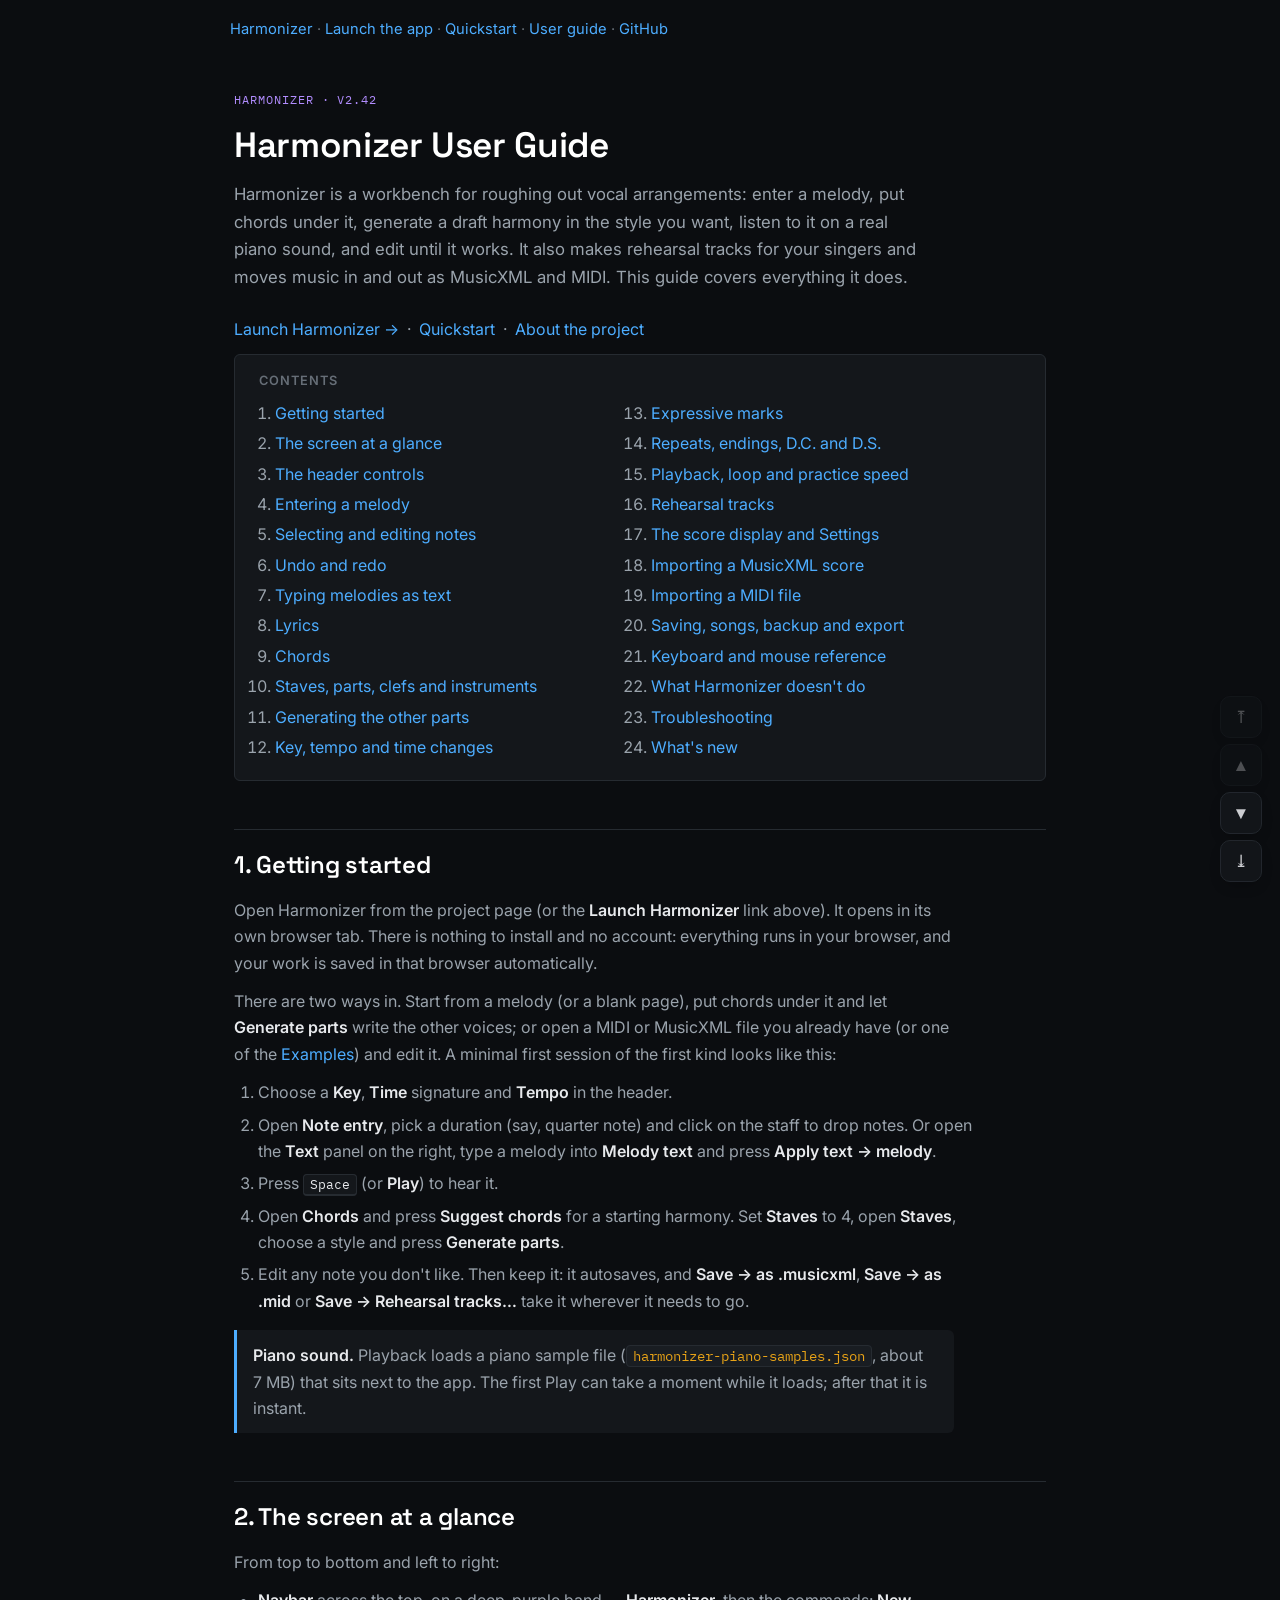
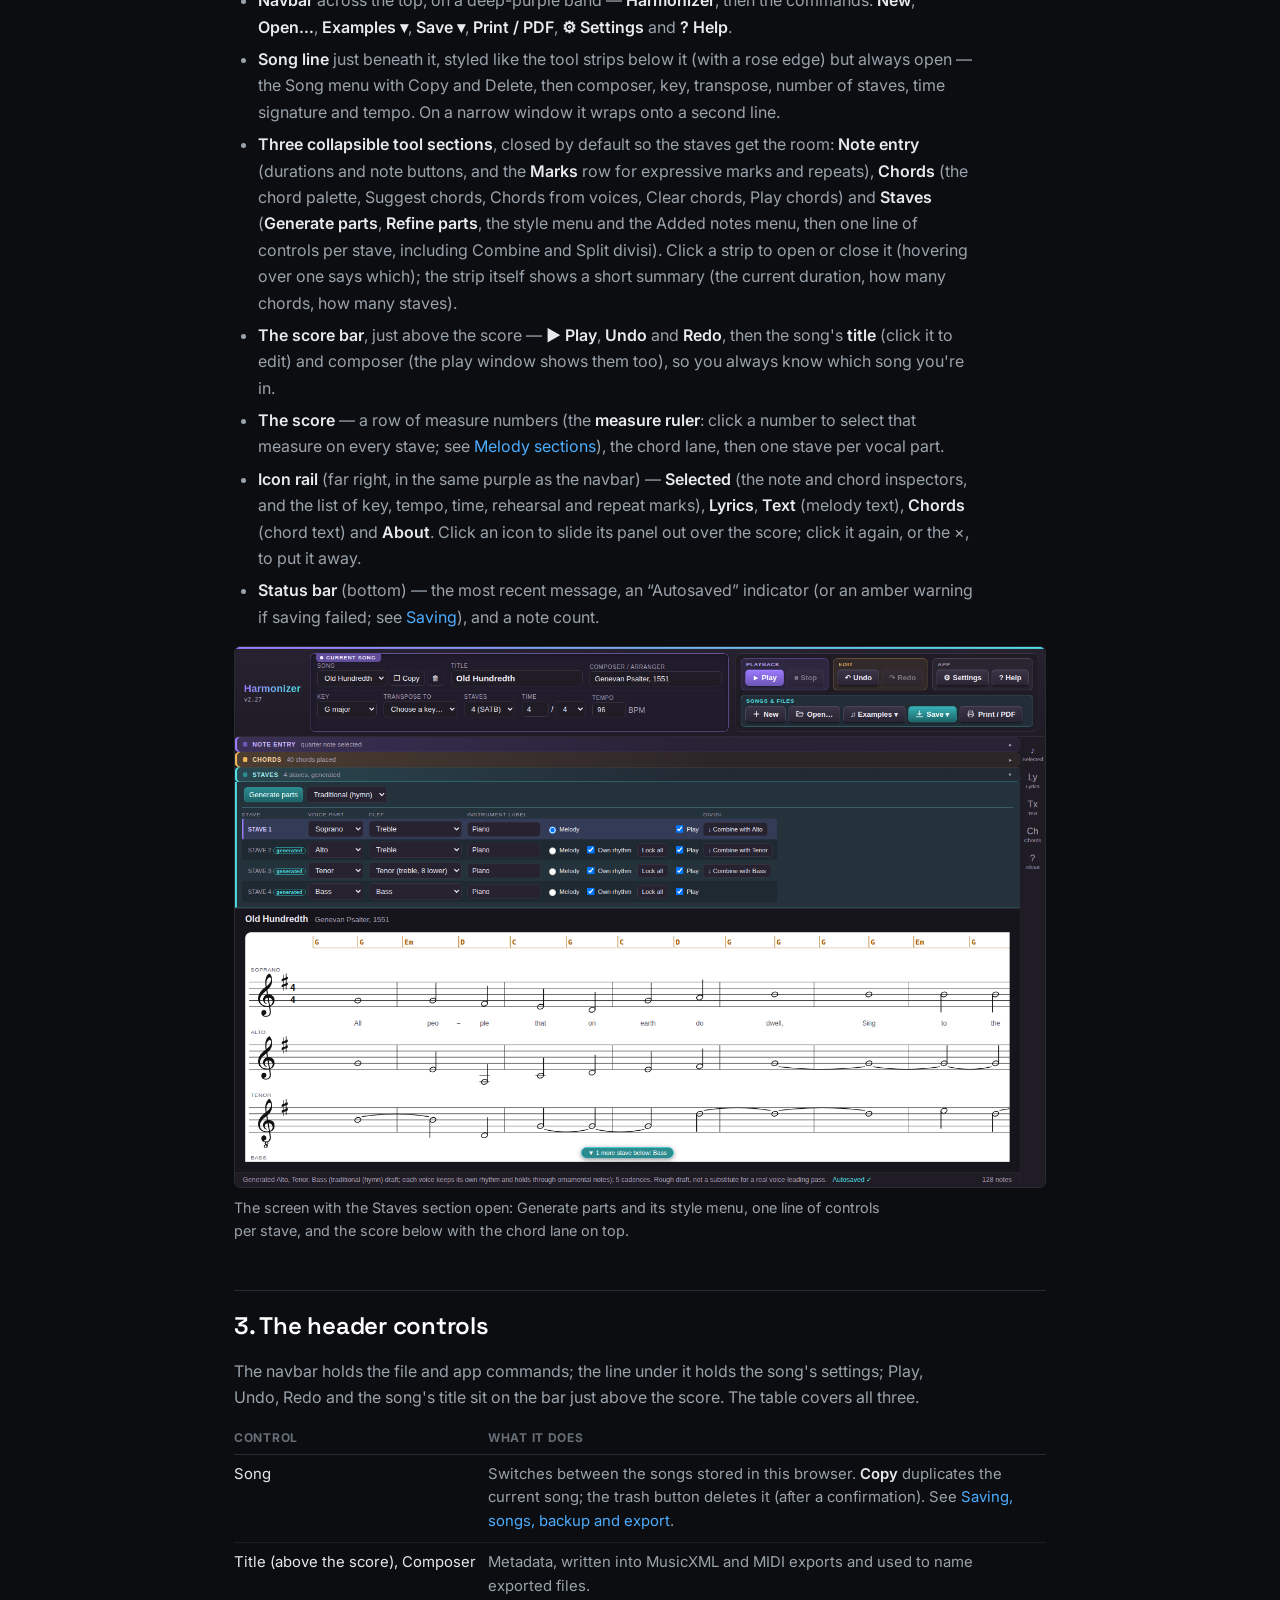
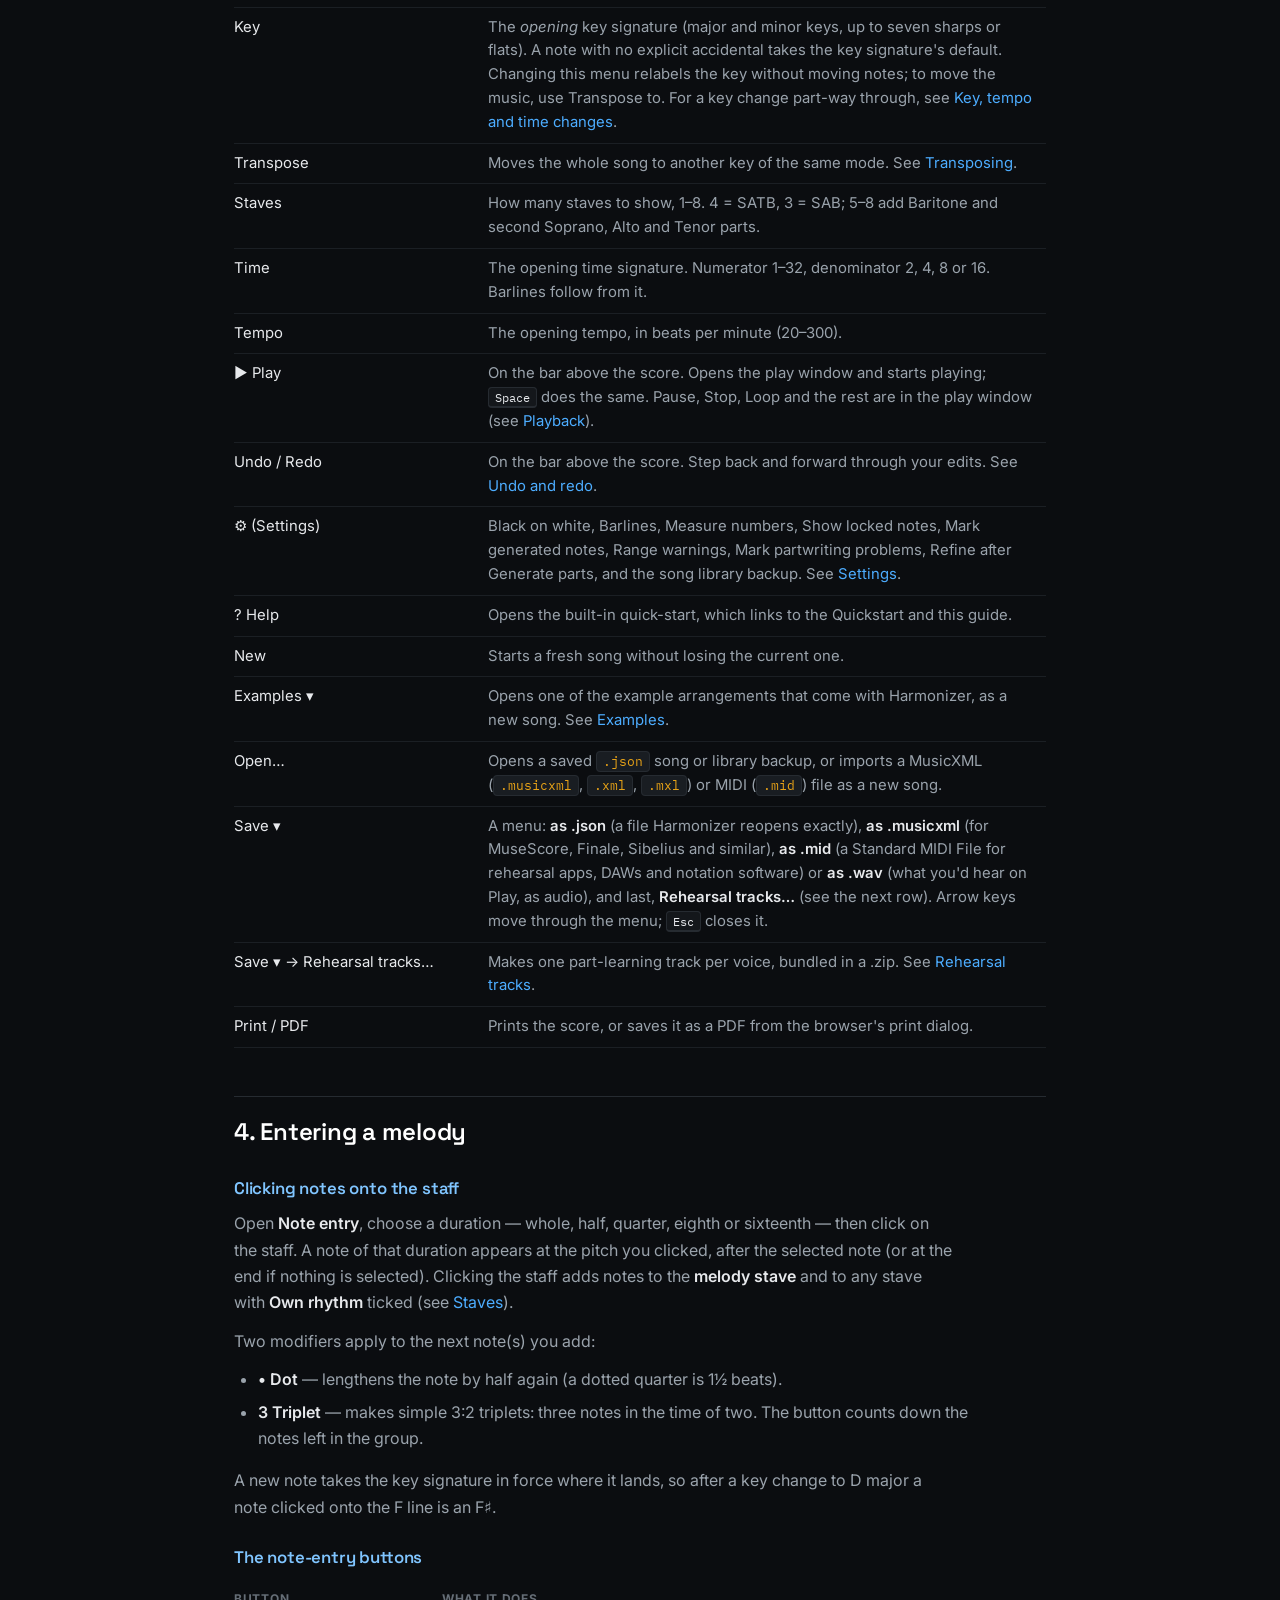
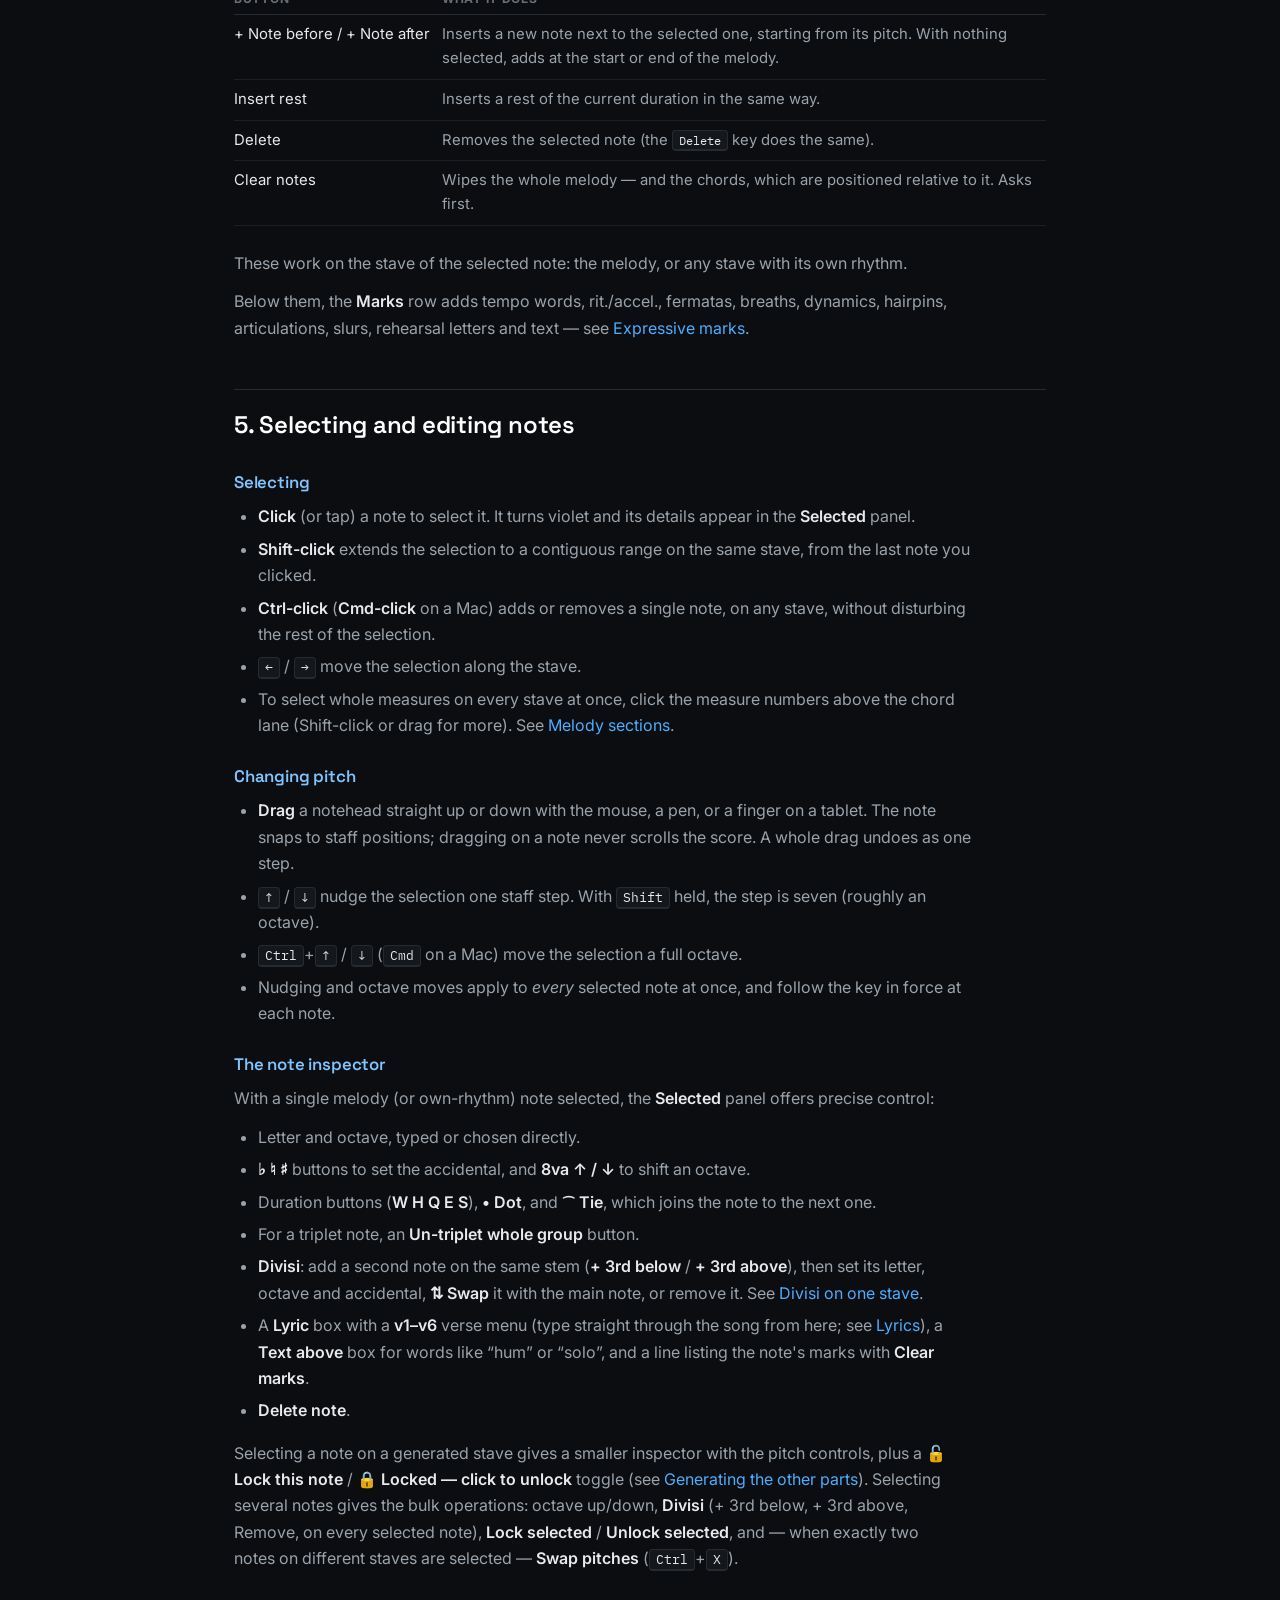
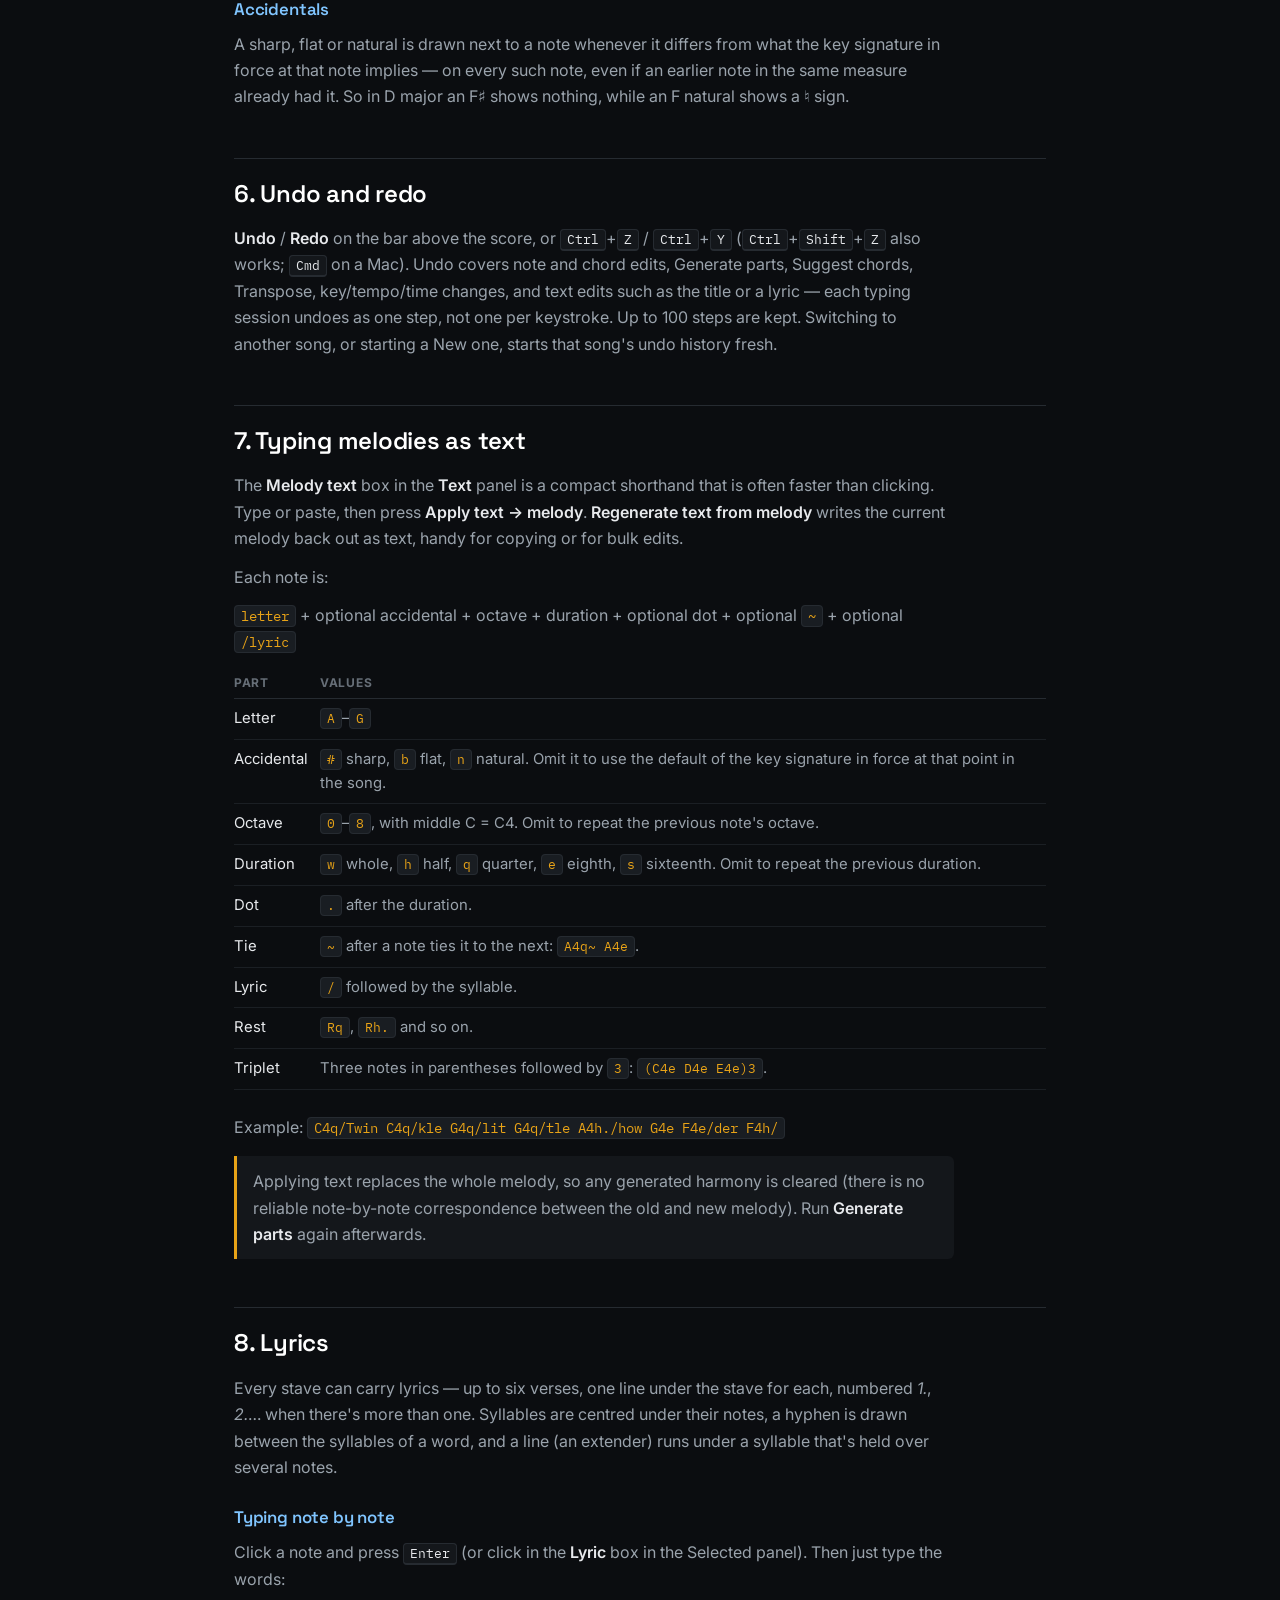
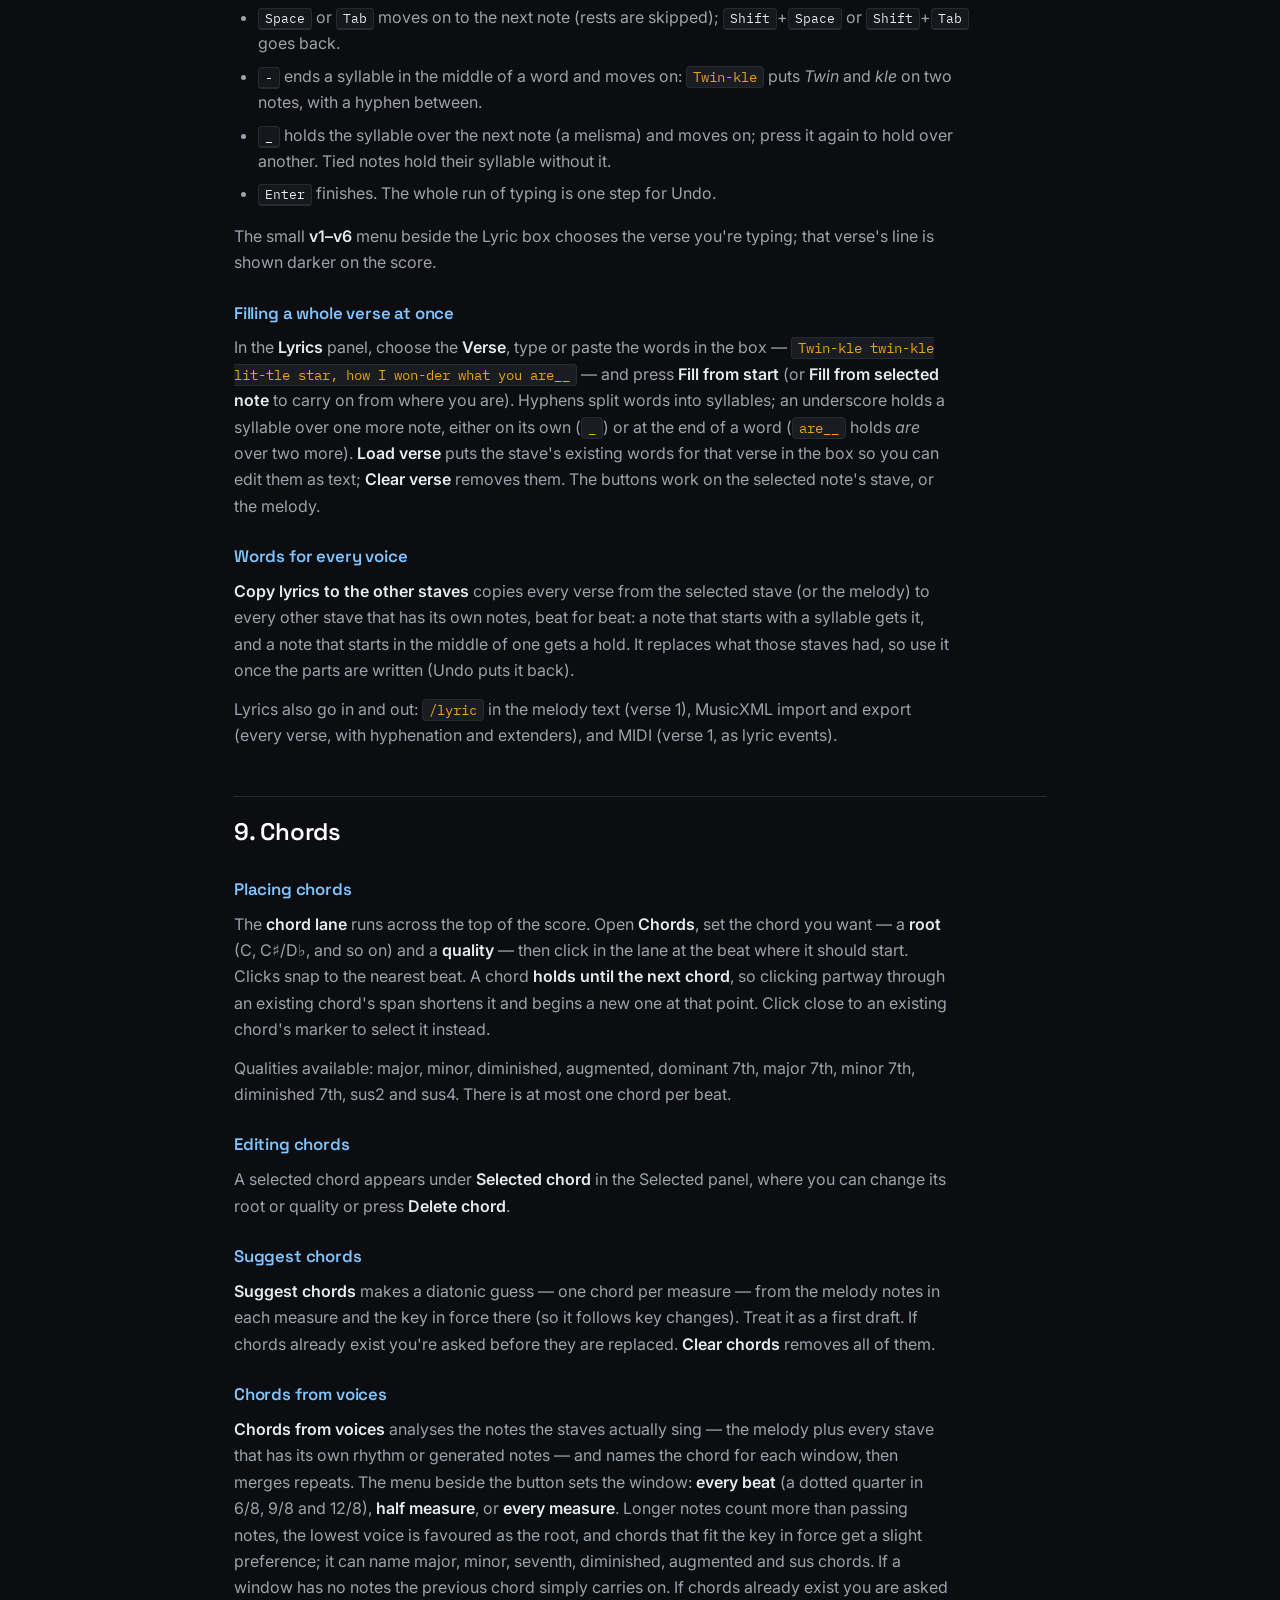
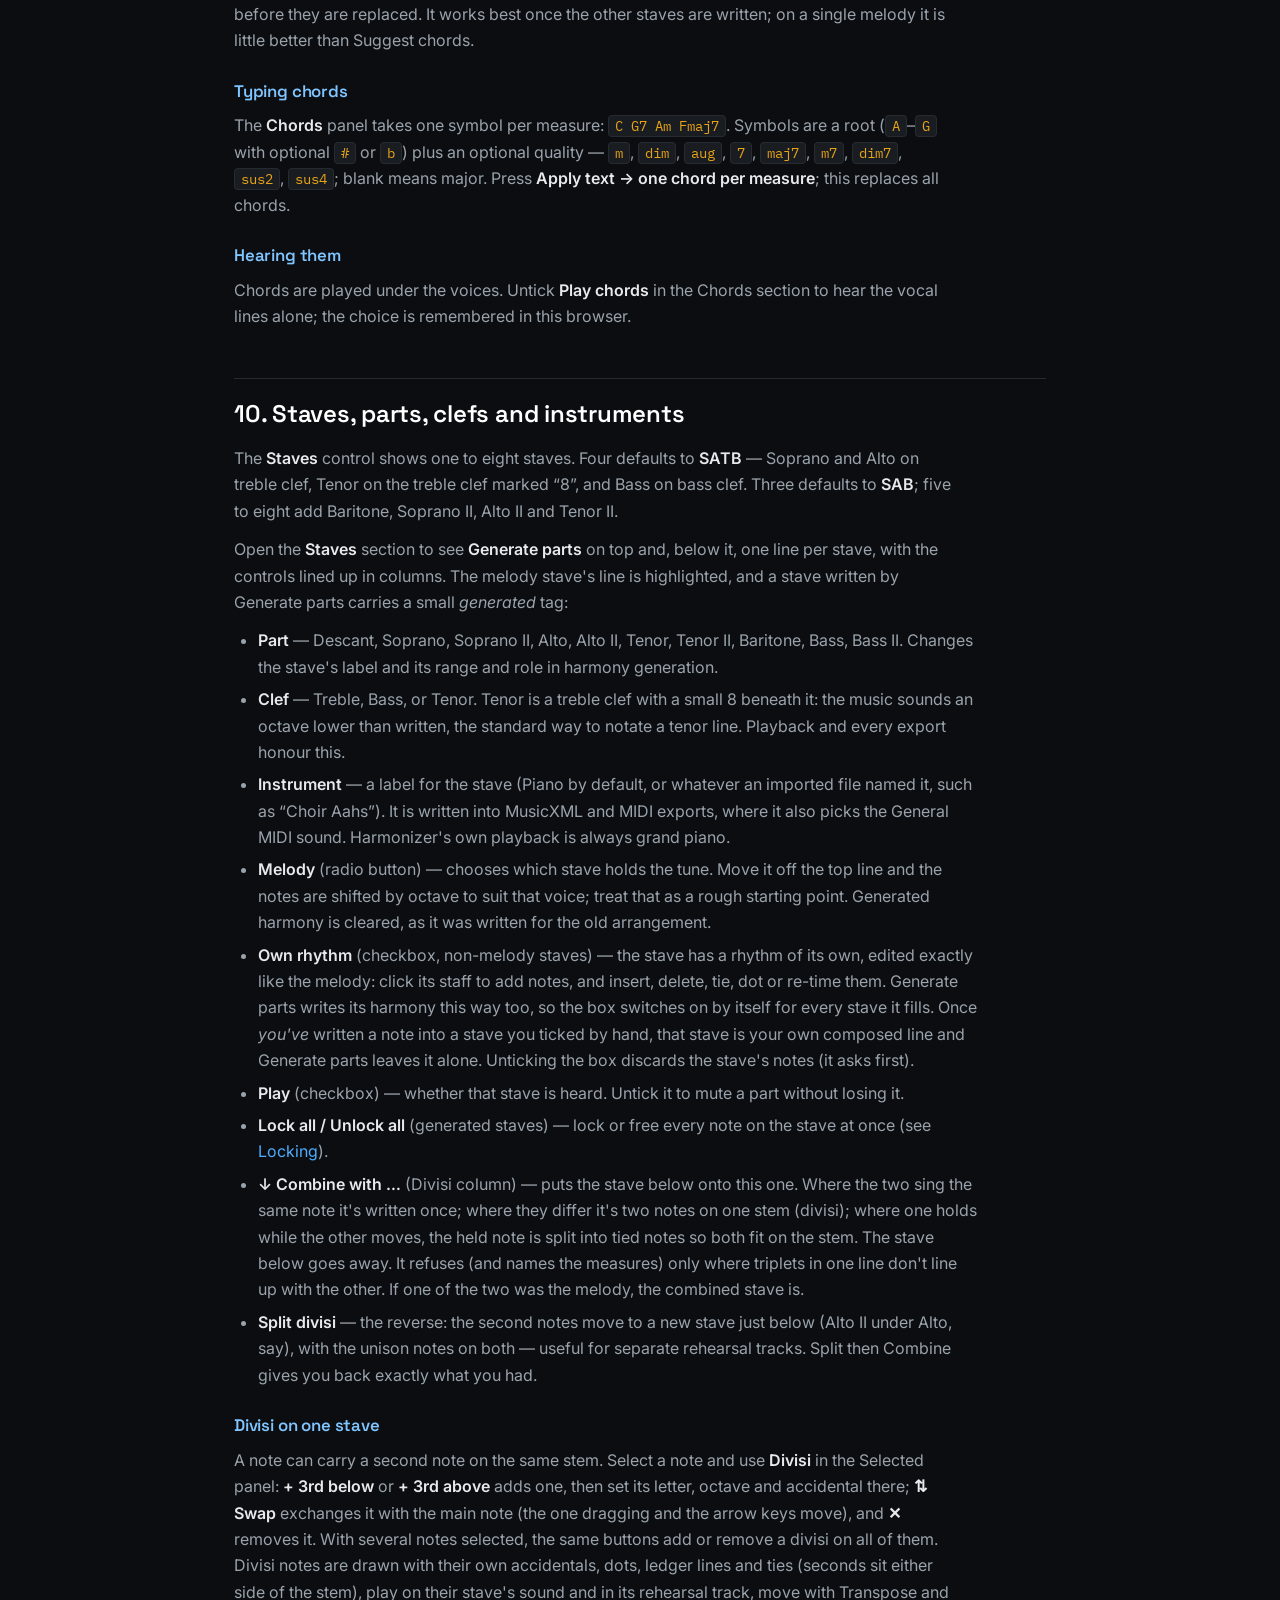
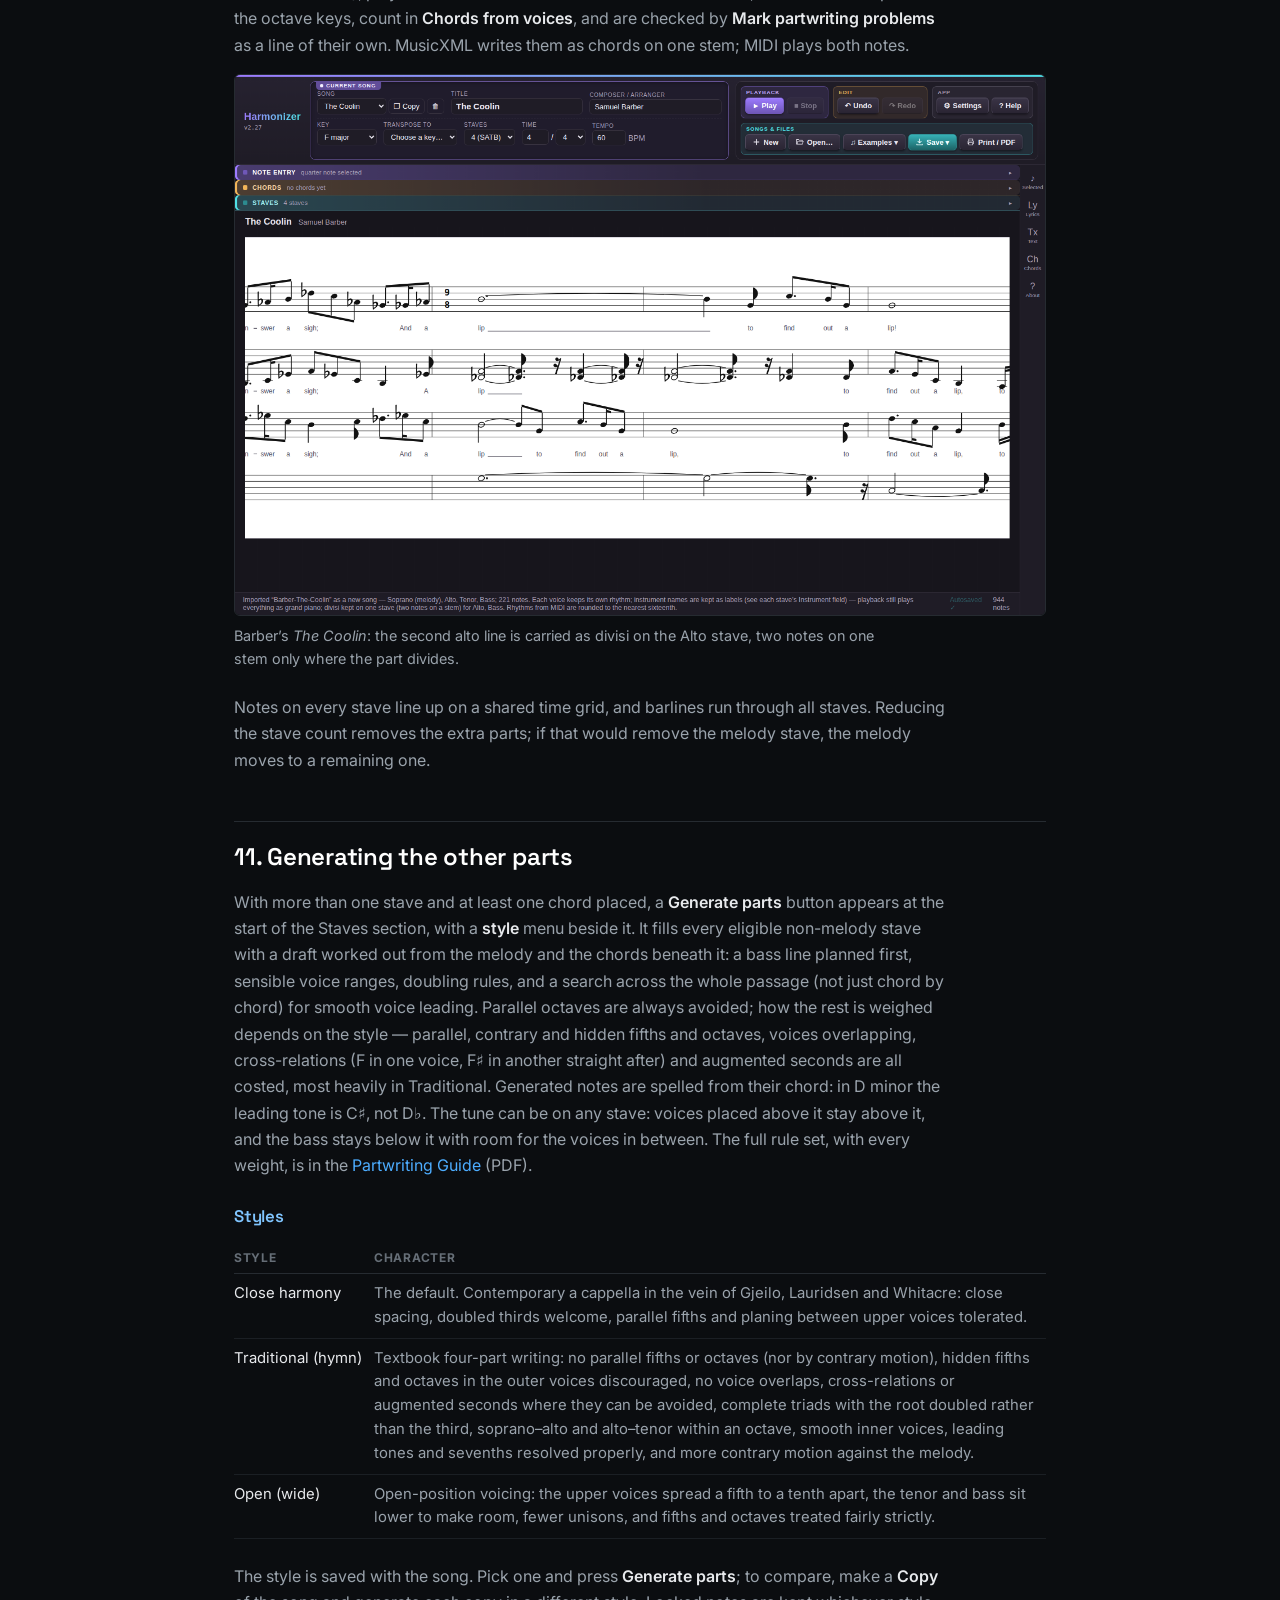
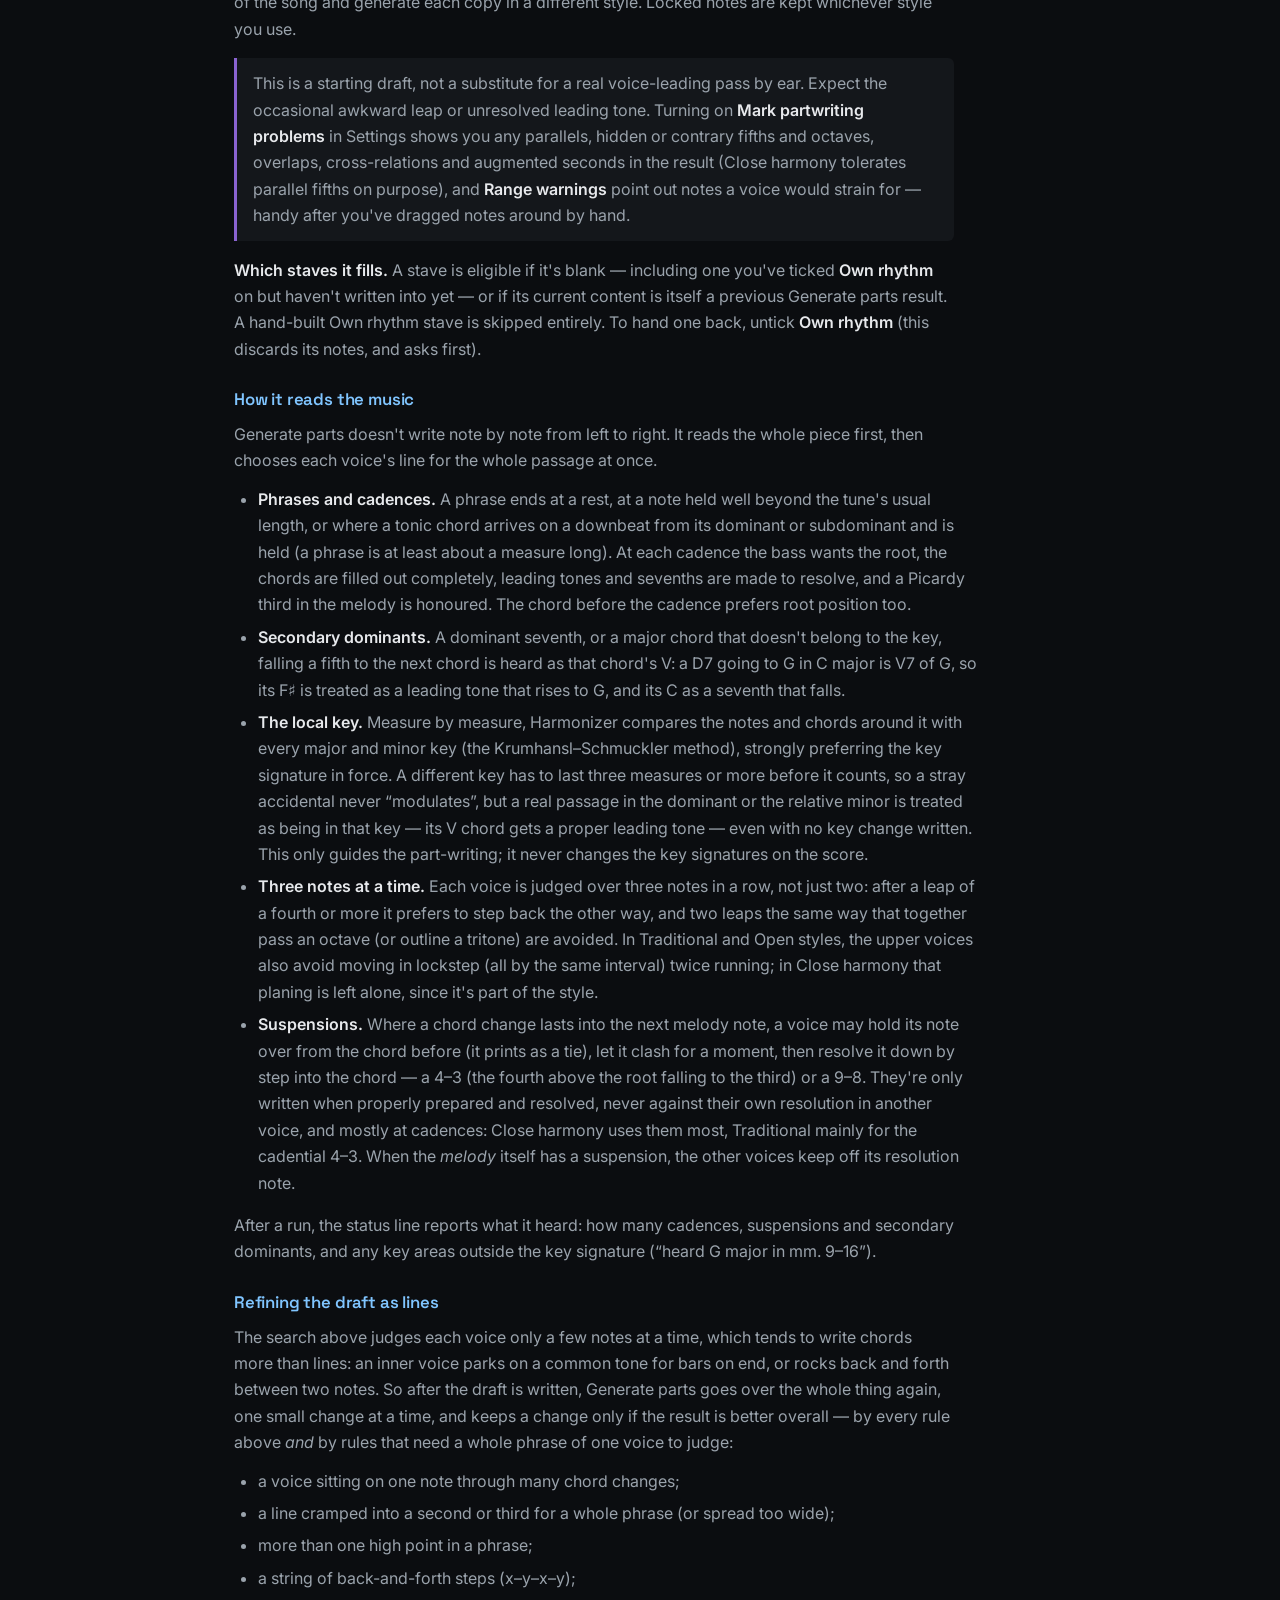
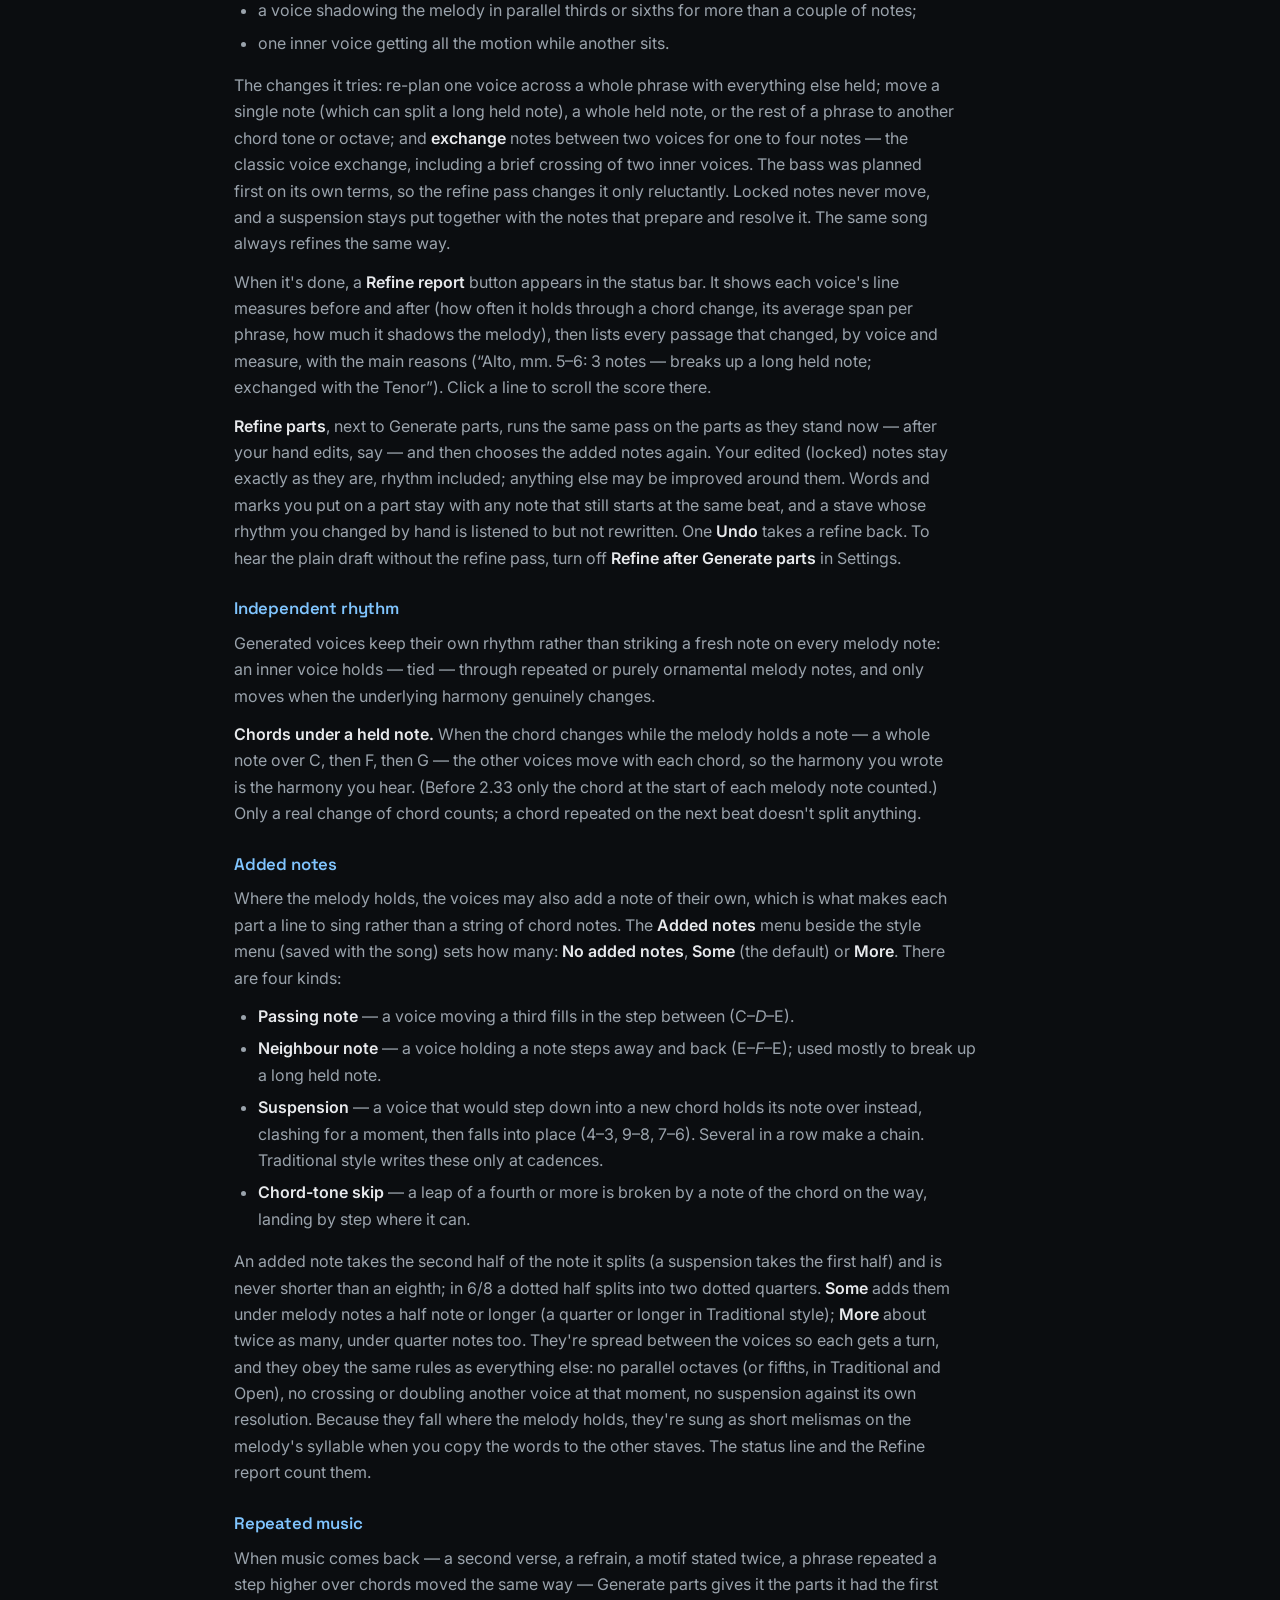
==== commit fd4a12e1: "Harmonizer 2.42: one navbar, song line, Play/Undo/Redo above the score, distinct header bands Brings" ====
--- a/guide.html
+++ b/guide.html
@@ -56,7 +56,7 @@
 <main>
 <article class="guide">
 
-  <span class="eyebrow">Harmonizer &middot; v2.38</span>
+  <span class="eyebrow">Harmonizer &middot; v2.42</span>
   <h1>Harmonizer User Guide</h1>
   <p class="lede">Harmonizer is a workbench for roughing out vocal arrangements: enter a melody, put chords under it, generate a draft harmony in the style you want, listen to it on a real piano sound, and edit until it works. It also makes rehearsal tracks for your singers and moves music in and out as MusicXML and MIDI. This guide covers everything it does.</p>
   <p><a href="app/harmonizer.html" target="dff-app-harmonizer">Launch Harmonizer &rarr;</a> &nbsp;&middot;&nbsp; <a href="quickstart.html">Quickstart</a> &nbsp;&middot;&nbsp; <a href="index.html">About the project</a></p>
@@ -106,29 +106,30 @@
   <h2 id="screen">2. The screen at a glance</h2>
   <p>From top to bottom and left to right:</p>
   <ul>
-    <li><b>Header</b>, in two panels &mdash; <b>Current song</b> (the Song menu with Copy and Delete, title and composer, then key, transpose, number of staves, time signature and tempo) and <b>Commands</b>, grouped as <b>Playback</b> (Play, Stop), <b>Edit</b> (Undo, Redo), <b>App</b> (Settings, Help) and <b>Songs &amp; files</b> (New, Open, Examples, Save, Print). On a wide screen the two panels sit side by side; on a narrower one the Commands panel moves underneath.</li>
+    <li><b>Navbar</b> across the top, on a deep-purple band &mdash; <b>Harmonizer</b>, then the commands: <b>New</b>, <b>Open&hellip;</b>, <b>Examples &#9662;</b>, <b>Save &#9662;</b>, <b>Print / PDF</b>, <b>&#9881; Settings</b> and <b>? Help</b>.</li>
+    <li><b>Song line</b> just beneath it, styled like the tool strips below it (with a rose edge) but always open &mdash; the Song menu with Copy and Delete, then composer, key, transpose, number of staves, time signature and tempo. On a narrow window it wraps onto a second line.</li>
     <li><b>Three collapsible tool sections</b>, closed by default so the staves get the room: <b>Note entry</b> (durations and note buttons, and the <b>Marks</b> row for expressive marks and repeats), <b>Chords</b> (the chord palette, Suggest chords, Chords from voices, Clear chords, Play chords) and <b>Staves</b> (<b>Generate parts</b>, <b>Refine parts</b>, the style menu and the Added notes menu, then one line of controls per stave, including Combine and Split divisi). Click a strip to open or close it (hovering over one says which); the strip itself shows a short summary (the current duration, how many chords, how many staves).</li>
-    <li><b>The song's title and composer</b>, just above the score (the play window shows them too), so you always know which song you're in.</li>
+    <li><b>The score bar</b>, just above the score &mdash; <b>&#9658; Play</b>, <b>Undo</b> and <b>Redo</b>, then the song's <b>title</b> (click it to edit) and composer (the play window shows them too), so you always know which song you're in.</li>
     <li><b>The score</b> &mdash; a row of measure numbers (the <b>measure ruler</b>: click a number to select that measure on every stave; see <a href="#sections">Melody sections</a>), the chord lane, then one stave per vocal part.</li>
-    <li><b>Icon rail</b> (far right) &mdash; <b>Selected</b> (the note and chord inspectors, and the list of key, tempo, time, rehearsal and repeat marks), <b>Lyrics</b>, <b>Text</b> (melody text), <b>Chords</b> (chord text) and <b>About</b>. Click an icon to slide its panel out over the score; click it again, or the &times;, to put it away.</li>
+    <li><b>Icon rail</b> (far right, in the same purple as the navbar) &mdash; <b>Selected</b> (the note and chord inspectors, and the list of key, tempo, time, rehearsal and repeat marks), <b>Lyrics</b>, <b>Text</b> (melody text), <b>Chords</b> (chord text) and <b>About</b>. Click an icon to slide its panel out over the score; click it again, or the &times;, to put it away.</li>
     <li><b>Status bar</b> (bottom) &mdash; the most recent message, an &ldquo;Autosaved&rdquo; indicator (or an amber warning if saving failed; see <a href="#save">Saving</a>), and a note count.</li>
   </ul>
 
   <figure class="shot"><img src="docs/screenshots/harmonizer-2-generate.png" alt="Harmonizer with Old Hundredth open: the header, the Staves section open with Generate parts, and four staves with a chord lane above and lyrics under the melody." width="1440" height="960" loading="lazy"><figcaption>The screen with the Staves section open: Generate parts and its style menu, one line of controls per stave, and the score below with the chord lane on top.</figcaption></figure>
 
   <h2 id="header">3. The header controls</h2>
-  <p>The <b>Current song</b> panel holds everything that describes the song you are in; the <b>Commands</b> panel holds the buttons, in captioned groups. The table follows the same order.</p>
+  <p>The navbar holds the file and app commands; the line under it holds the song's settings; Play, Undo, Redo and the song's title sit on the bar just above the score. The table covers all three.</p>
   <div class="tbl-wrap"><table>
     <tr><th>Control</th><th>What it does</th></tr>
     <tr><td>Song</td><td>Switches between the songs stored in this browser. <b>Copy</b> duplicates the current song; the trash button deletes it (after a confirmation). See <a href="#save">Saving, songs, backup and export</a>.</td></tr>
-    <tr><td>Title, Composer / arranger</td><td>Metadata, written into MusicXML and MIDI exports and used to name exported files.</td></tr>
+    <tr><td>Title (above the score), Composer</td><td>Metadata, written into MusicXML and MIDI exports and used to name exported files.</td></tr>
     <tr><td>Key</td><td>The <i>opening</i> key signature (major and minor keys, up to seven sharps or flats). A note with no explicit accidental takes the key signature's default. Changing this menu relabels the key without moving notes; to move the music, use Transpose to. For a key change part-way through, see <a href="#changes">Key, tempo and time changes</a>.</td></tr>
-    <tr><td>Transpose to</td><td>Moves the whole song to another key of the same mode. See <a href="#save">Transposing</a>.</td></tr>
+    <tr><td>Transpose</td><td>Moves the whole song to another key of the same mode. See <a href="#save">Transposing</a>.</td></tr>
     <tr><td>Staves</td><td>How many staves to show, 1&ndash;8. 4 = SATB, 3 = SAB; 5&ndash;8 add Baritone and second Soprano, Alto and Tenor parts.</td></tr>
     <tr><td>Time</td><td>The opening time signature. Numerator 1&ndash;32, denominator 2, 4, 8 or 16. Barlines follow from it.</td></tr>
     <tr><td>Tempo</td><td>The opening tempo, in beats per minute (20&ndash;300).</td></tr>
-    <tr><td>Play / Stop</td><td>Start and stop playback. <kbd>Space</kbd> does the same.</td></tr>
-    <tr><td>Undo / Redo</td><td>Step back and forward through your edits. See <a href="#undo">Undo and redo</a>.</td></tr>
+    <tr><td>&#9658; Play</td><td>On the bar above the score. Opens the play window and starts playing; <kbd>Space</kbd> does the same. Pause, Stop, Loop and the rest are in the play window (see <a href="#play">Playback</a>).</td></tr>
+    <tr><td>Undo / Redo</td><td>On the bar above the score. Step back and forward through your edits. See <a href="#undo">Undo and redo</a>.</td></tr>
     <tr><td>&#9881; (Settings)</td><td>Black on white, Barlines, Measure numbers, Show locked notes, Mark generated notes, Range warnings, Mark partwriting problems, Refine after Generate parts, and the song library backup. See <a href="#score">Settings</a>.</td></tr>
     <tr><td>? Help</td><td>Opens the built-in quick-start, which links to the Quickstart and this guide.</td></tr>
     <tr><td>New</td><td>Starts a fresh song without losing the current one.</td></tr>
@@ -192,7 +193,7 @@
   <p>A sharp, flat or natural is drawn next to a note whenever it differs from what the key signature in force at that note implies &mdash; on every such note, even if an earlier note in the same measure already had it. So in D major an F&sharp; shows nothing, while an F natural shows a &natural; sign.</p>
 
   <h2 id="undo">6. Undo and redo</h2>
-  <p><b>Undo</b> / <b>Redo</b> in the header, or <kbd>Ctrl</kbd>+<kbd>Z</kbd> / <kbd>Ctrl</kbd>+<kbd>Y</kbd> (<kbd>Ctrl</kbd>+<kbd>Shift</kbd>+<kbd>Z</kbd> also works; <kbd>Cmd</kbd> on a Mac). Undo covers note and chord edits, Generate parts, Suggest chords, Transpose, key/tempo/time changes, and text edits such as the title or a lyric &mdash; each typing session undoes as one step, not one per keystroke. Up to 100 steps are kept. Switching to another song, or starting a New one, starts that song's undo history fresh.</p>
+  <p><b>Undo</b> / <b>Redo</b> on the bar above the score, or <kbd>Ctrl</kbd>+<kbd>Z</kbd> / <kbd>Ctrl</kbd>+<kbd>Y</kbd> (<kbd>Ctrl</kbd>+<kbd>Shift</kbd>+<kbd>Z</kbd> also works; <kbd>Cmd</kbd> on a Mac). Undo covers note and chord edits, Generate parts, Suggest chords, Transpose, key/tempo/time changes, and text edits such as the title or a lyric &mdash; each typing session undoes as one step, not one per keystroke. Up to 100 steps are kept. Switching to another song, or starting a New one, starts that song's undo history fresh.</p>
 
   <h2 id="text">7. Typing melodies as text</h2>
   <p>The <b>Melody text</b> box in the <b>Text</b> panel is a compact shorthand that is often faster than clicking. Type or paste, then press <b>Apply text &rarr; melody</b>. <b>Regenerate text from melody</b> writes the current melody back out as text, handy for copying or for bulk edits.</p>
@@ -526,7 +527,7 @@
   <h3>Copying a song</h3>
   <p>Press <b>Copy</b> beside the Song menu to duplicate the current song as &ldquo;&hellip; (copy)&rdquo; and switch to it. Try a different key, chords, style or arrangement there; the original stays untouched.</p>
   <h3>Transposing a song</h3>
-  <p><b>Transpose to</b>, beside Key, lists only keys of the same mode: other majors for a major song, other minors for a minor one. Each entry shows the shortest move, for example &uarr;5 or &darr;2 semitones. Choosing one moves every note on every stave, every chord and every key change, and changes the key. Spellings follow the new key (a raised leading tone stays a sharp). To undo, press Undo or transpose back. Changing the plain <b>Key</b> menu, by contrast, only relabels the key.</p>
+  <p><b>Transpose</b>, beside Key, lists only keys of the same mode: other majors for a major song, other minors for a minor one. Each entry shows the shortest move, for example &uarr;5 or &darr;2 semitones. Choosing one moves every note on every stave, every chord and every key change, and changes the key. Spellings follow the new key (a raised leading tone stays a sharp). To undo, press Undo or transpose back. Changing the plain <b>Key</b> menu, by contrast, only relabels the key.</p>
   <h3 id="backup">Backing up every song</h3>
   <p><b>Settings &rarr; Song library backup</b> shows how many songs are stored in this browser and roughly how much of its storage they use. <b>Export library</b> downloads every song as one file, <code>harmonizer-library-YYYY-MM-DD.json</code>. <b>Import library&hellip;</b> (or opening that file with <b>Open&hellip;</b>) adds its songs back &mdash; it never overwrites: songs you already have are skipped, and a song that has changed since the backup comes in as a separate copy. This is also how to move all your songs to another computer or browser.</p>
   <h3>Files</h3>
@@ -601,6 +602,24 @@
   </table></div>
 
   <h2 id="new">24. What's new</h2>
+  <h3>2.42</h3>
+  <ul>
+    <li>The header bands are easier to tell apart: the navbar sits on a deep-purple band with lilac commands and a violet rule beneath it; the song line is styled like the Note entry, Chords and Staves strips, with its own rose edge; and the icon rail on the right shares the navbar's purple, with a violet rule along its edge.</li>
+    <li>The Song, Note entry, Chords and Staves strips start a shade brighter.</li>
+  </ul>
+  <h3>2.41</h3>
+  <ul>
+    <li>Tighter song line: a shorter Composer field, the Transpose to menu relabelled <b>Transpose</b>, and a narrower Tempo box.</li>
+  </ul>
+  <h3>2.40</h3>
+  <ul>
+    <li>The song title is no longer repeated in the navbar. The title above the score is now the one you edit (click it), on a lighter plate so it stands out, with the composer beside it in cyan.</li>
+  </ul>
+  <h3>2.39</h3>
+  <ul>
+    <li><b>Tidier header:</b> one navbar across the top &mdash; Harmonizer, then New, Open, Examples, Save, Print, Settings and Help &mdash; with the rest of the song's settings (song, composer, key, transpose, staves, time, tempo) on a single line beneath it.</li>
+    <li><b>Play, Undo and Redo</b> moved to a bar just above the score, beside the title. The header's Stop button is gone: Play opens the play window, which has its own Stop.</li>
+  </ul>
   <h3>2.38</h3>
   <ul>
     <li><b>More partwriting checks:</b> Settings &rsaquo; <b>Mark partwriting problems</b> (was Mark parallel fifths &amp; octaves) now also marks fifths and octaves by contrary motion, hidden fifths and octaves in the outer voices, voice overlaps, cross-relations and augmented seconds, each with its own label, and you tick which to look for. See <a href="#score">Settings</a>.</li>
@@ -627,14 +646,14 @@
     <li><b>The measure ruler:</b> a row of measure numbers above the chord lane. Click, Shift-click or drag along it to select whole measures on every stave.</li>
     <li><b>Rewrite:</b> write chosen staves again in the selected measures only, keeping everything else &mdash; for example keep the soprano and bass and rewrite the inner parts. <b>Lock</b> / <b>Unlock</b> act on the same measures and staves. See <a href="#rewrite">Rewriting some measures</a>.</li>
     <li>&ldquo;Generated&rdquo; is now marked on each note rather than on the whole stave, so a stave can hold the tune in one passage and generated harmony in another. Generated notes in the melody stave (where the tune is elsewhere) lock when you edit them, like any generated note.</li>
-    <li>The <a href="docs/harmonizer-partwriting-guide-2.35.pdf">Partwriting Guide</a> has a new section on melody sections, chords-only passages and rewriting.</li>
+    <li>The <a href="docs/harmonizer-partwriting-guide.pdf">Partwriting Guide</a> has a new section on melody sections, chords-only passages and rewriting.</li>
   </ul>
   <h3>2.34</h3>
   <ul>
     <li><b>Repeated music keeps its parts:</b> a passage that comes back &mdash; exactly, with small differences, or as a sequence a step (or any interval) higher &mdash; gets the parts it had the first time, added notes included, instead of being voiced afresh. A <b>Repeated music</b> menu beside the style menu chooses keep alike (the default), vary lightly, or write fresh. See <a href="#generate">Repeated music</a>.</li>
     <li>The Refine report lists each repeat found, by measures; untick one to let it go its own way, or link two passages yourself, then <b>Apply</b>.</li>
     <li><b>Refine parts</b> follows repeats too: edit a note the first time through, Refine parts, and the repeat takes the change.</li>
-    <li>The <a href="docs/harmonizer-partwriting-guide-2.34.pdf">Partwriting Guide</a> has a new section on repeated music.</li>
+    <li>The <a href="docs/harmonizer-partwriting-guide.pdf">Partwriting Guide</a> has a new section on repeated music.</li>
   </ul>
   <h3>2.33</h3>
   <ul>
@@ -643,7 +662,7 @@
     <li><b>Refine parts</b> reads parts with added notes, chooses the added notes again, keeps a locked note's whole beat as it is, and keeps the words on a part.</li>
     <li>The Refine report counts each voice's added notes.</li>
     <li><b>Fixed:</b> reloading the page (or Open, or Copy) dropped every lock and the tag marking a stave as generated, so Generate parts afterwards refused to rewrite its own staves.</li>
-    <li>The <a href="docs/harmonizer-partwriting-guide-2.33.pdf">Partwriting Guide</a> is updated for 2.32 and 2.33.</li>
+    <li>The <a href="docs/harmonizer-partwriting-guide.pdf">Partwriting Guide</a> is updated for 2.32 and 2.33.</li>
   </ul>
   <h3>2.32</h3>
   <ul>
@@ -784,7 +803,6 @@
 
 </article>
 </main>
-
 
 <!-- Pager: floating buttons for moving up and down the page by section (top, previous, next, end). -->
 <nav class="doc-pager" id="docPager" data-headings=".guide h2" aria-label="Move through this page">
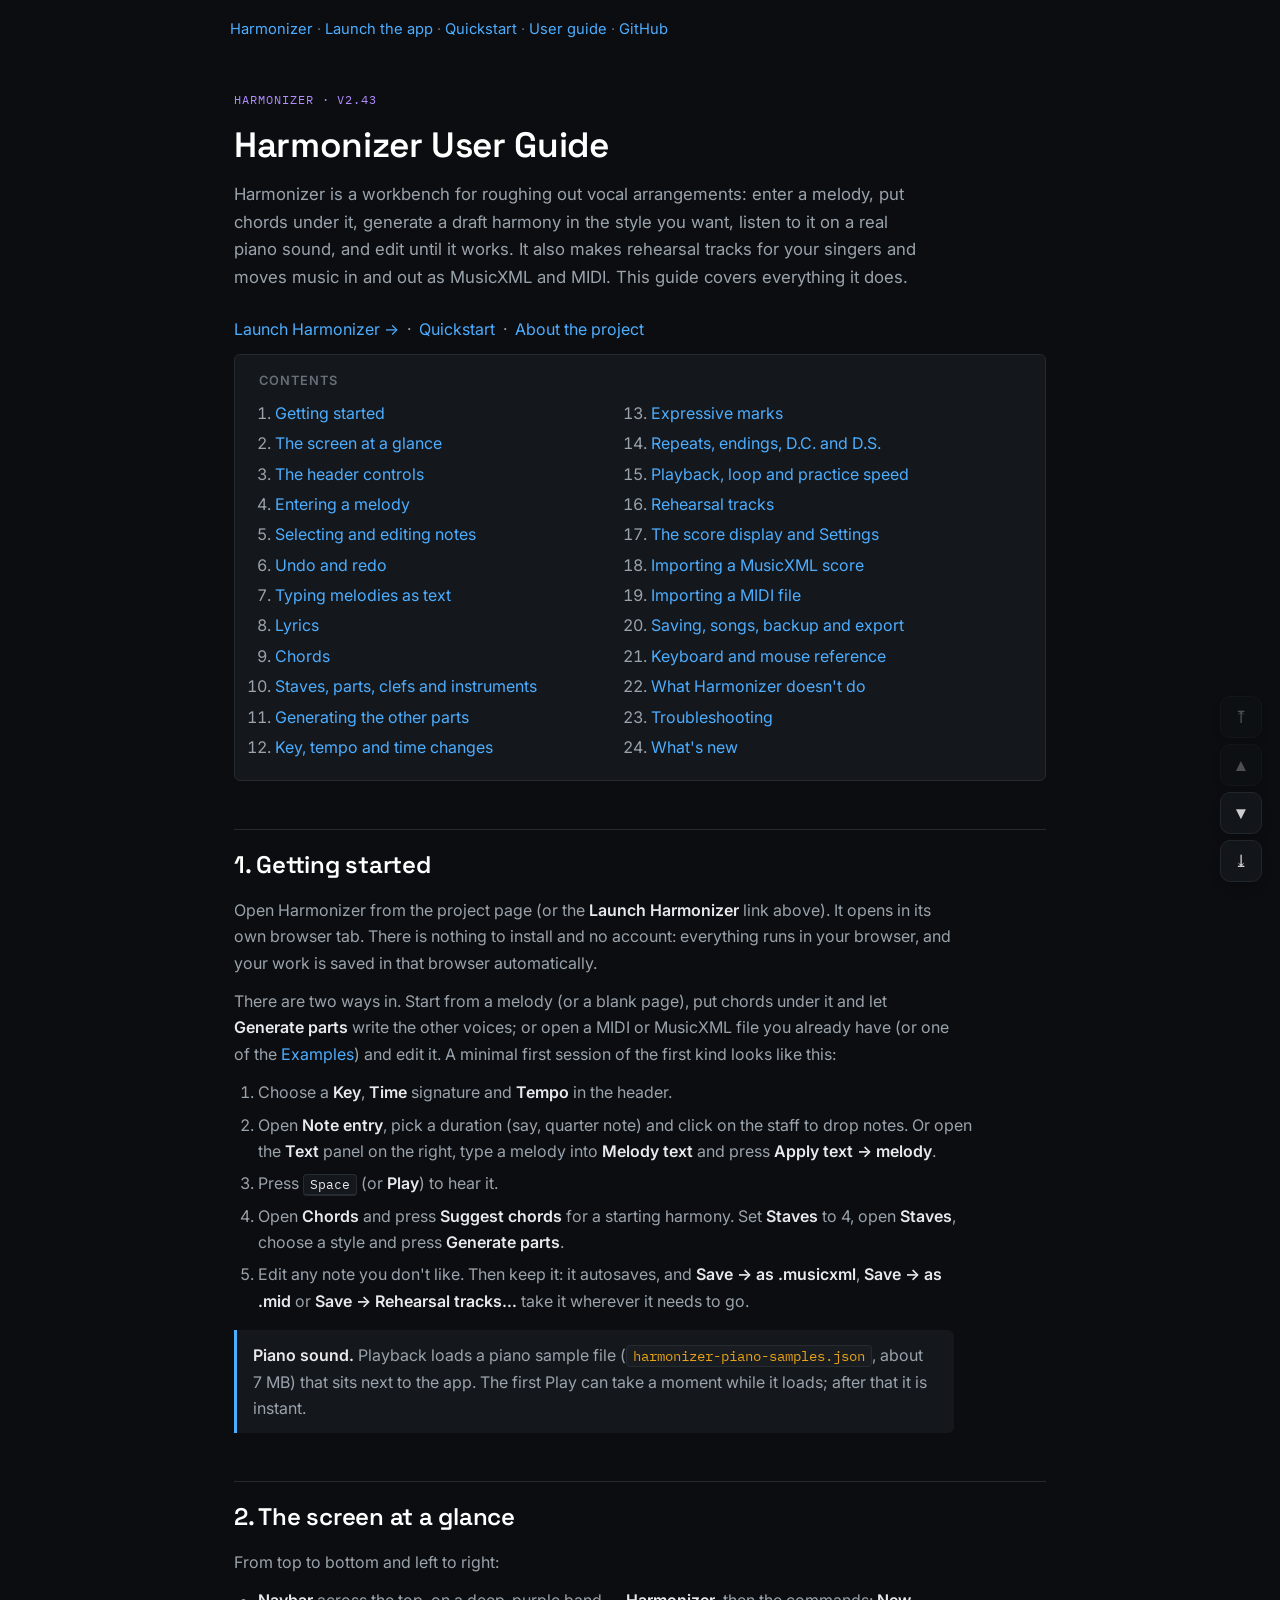
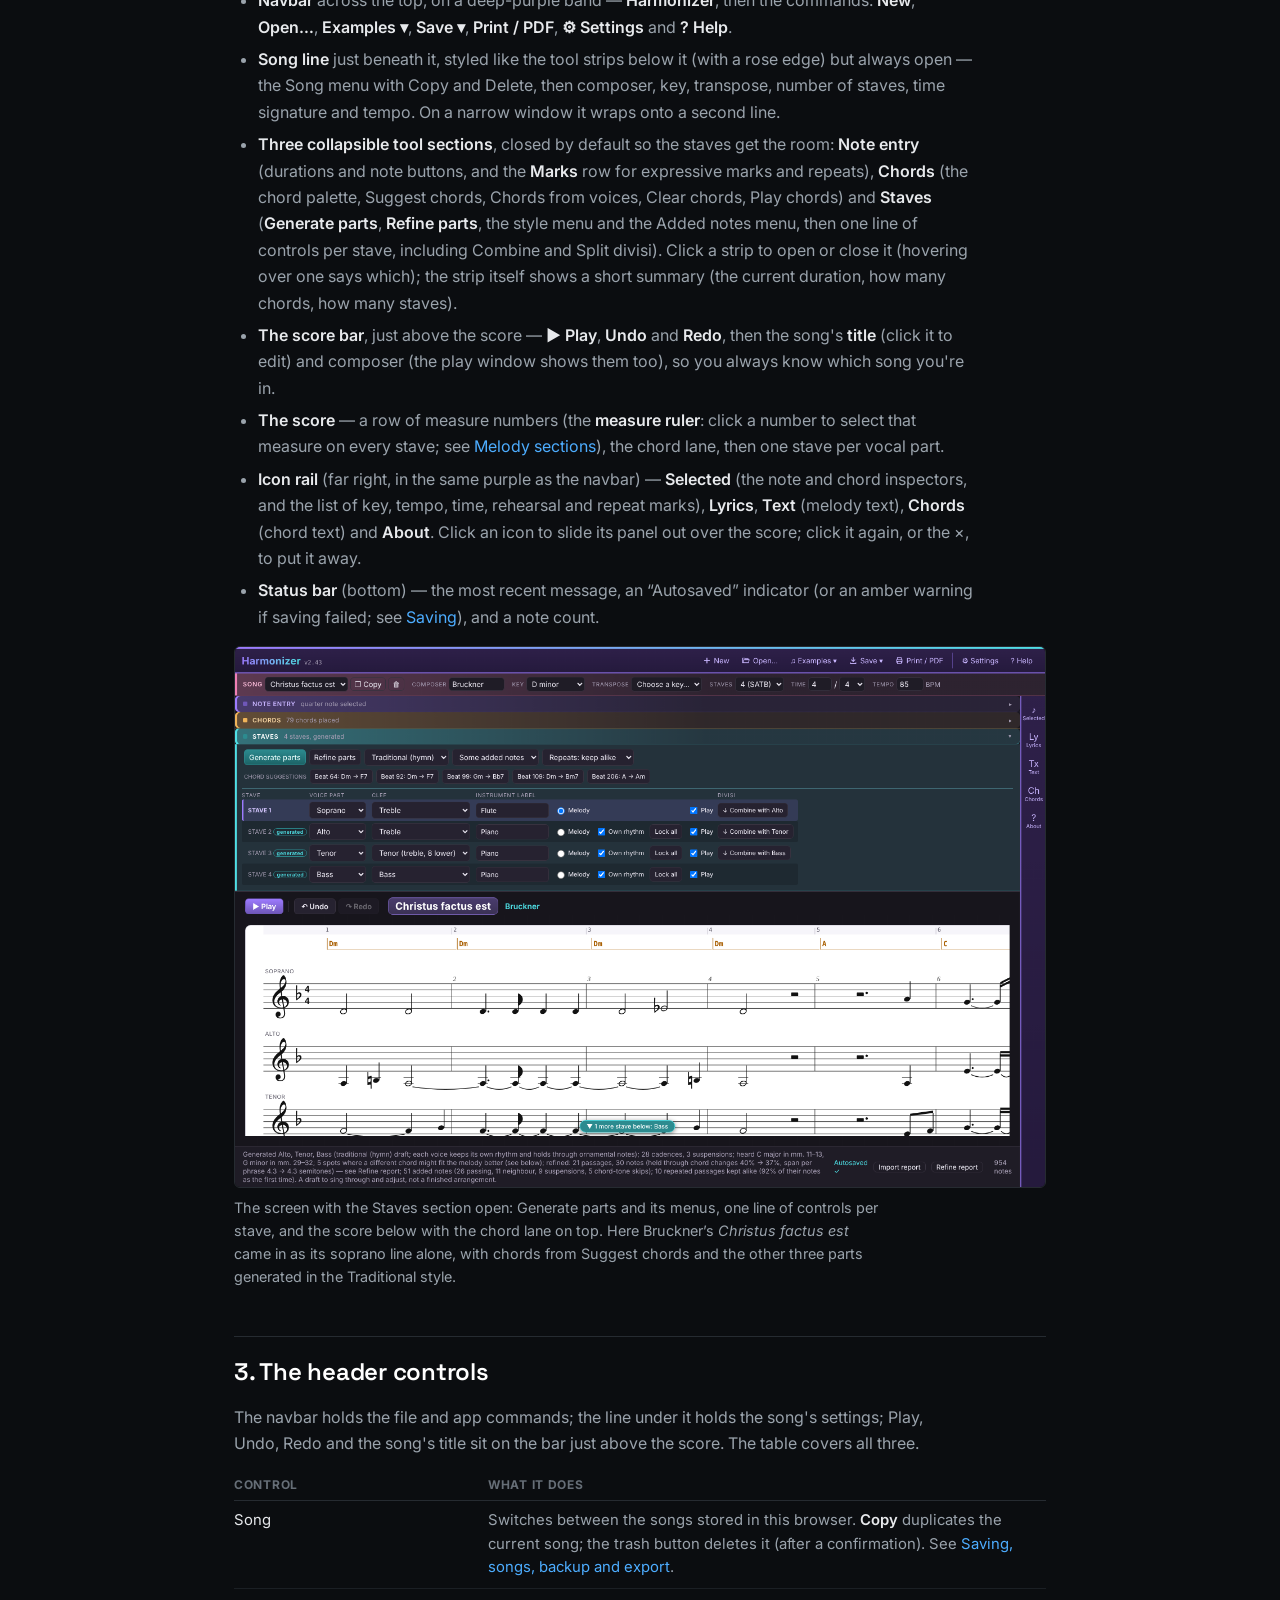
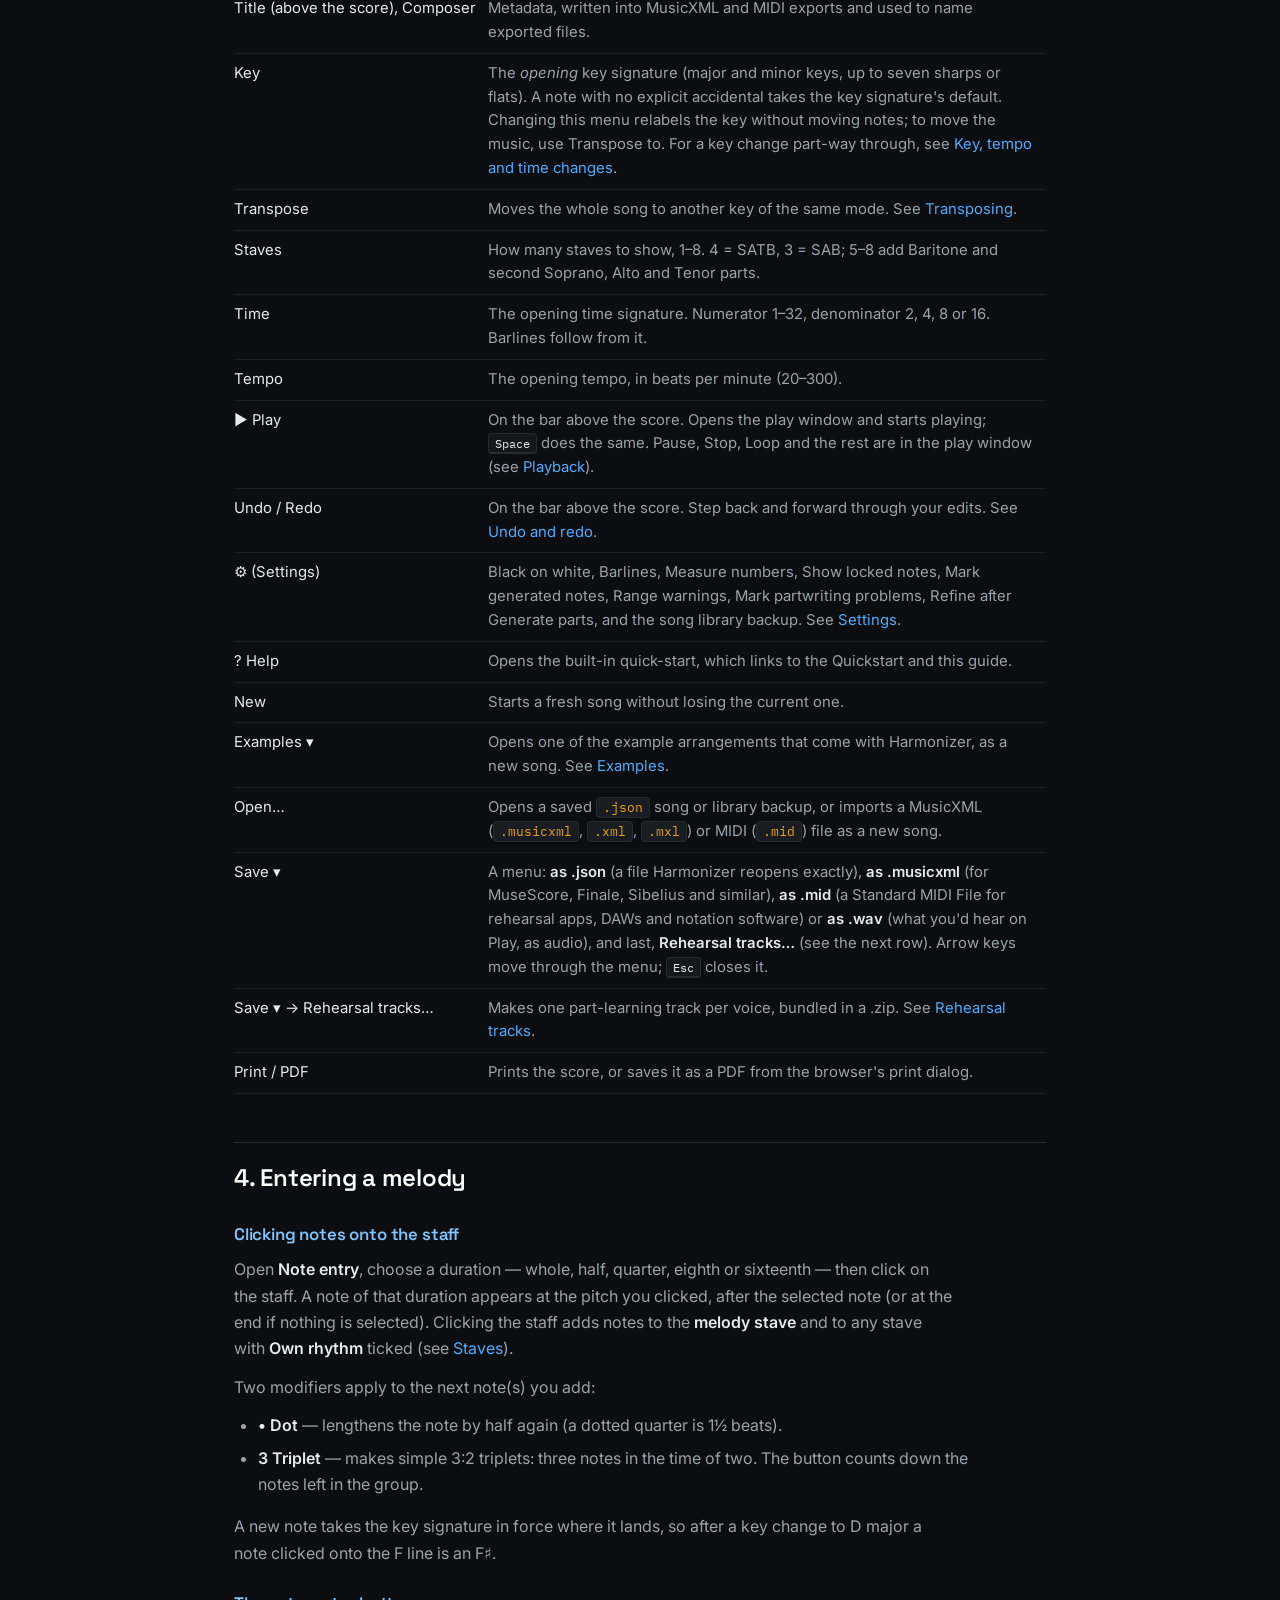
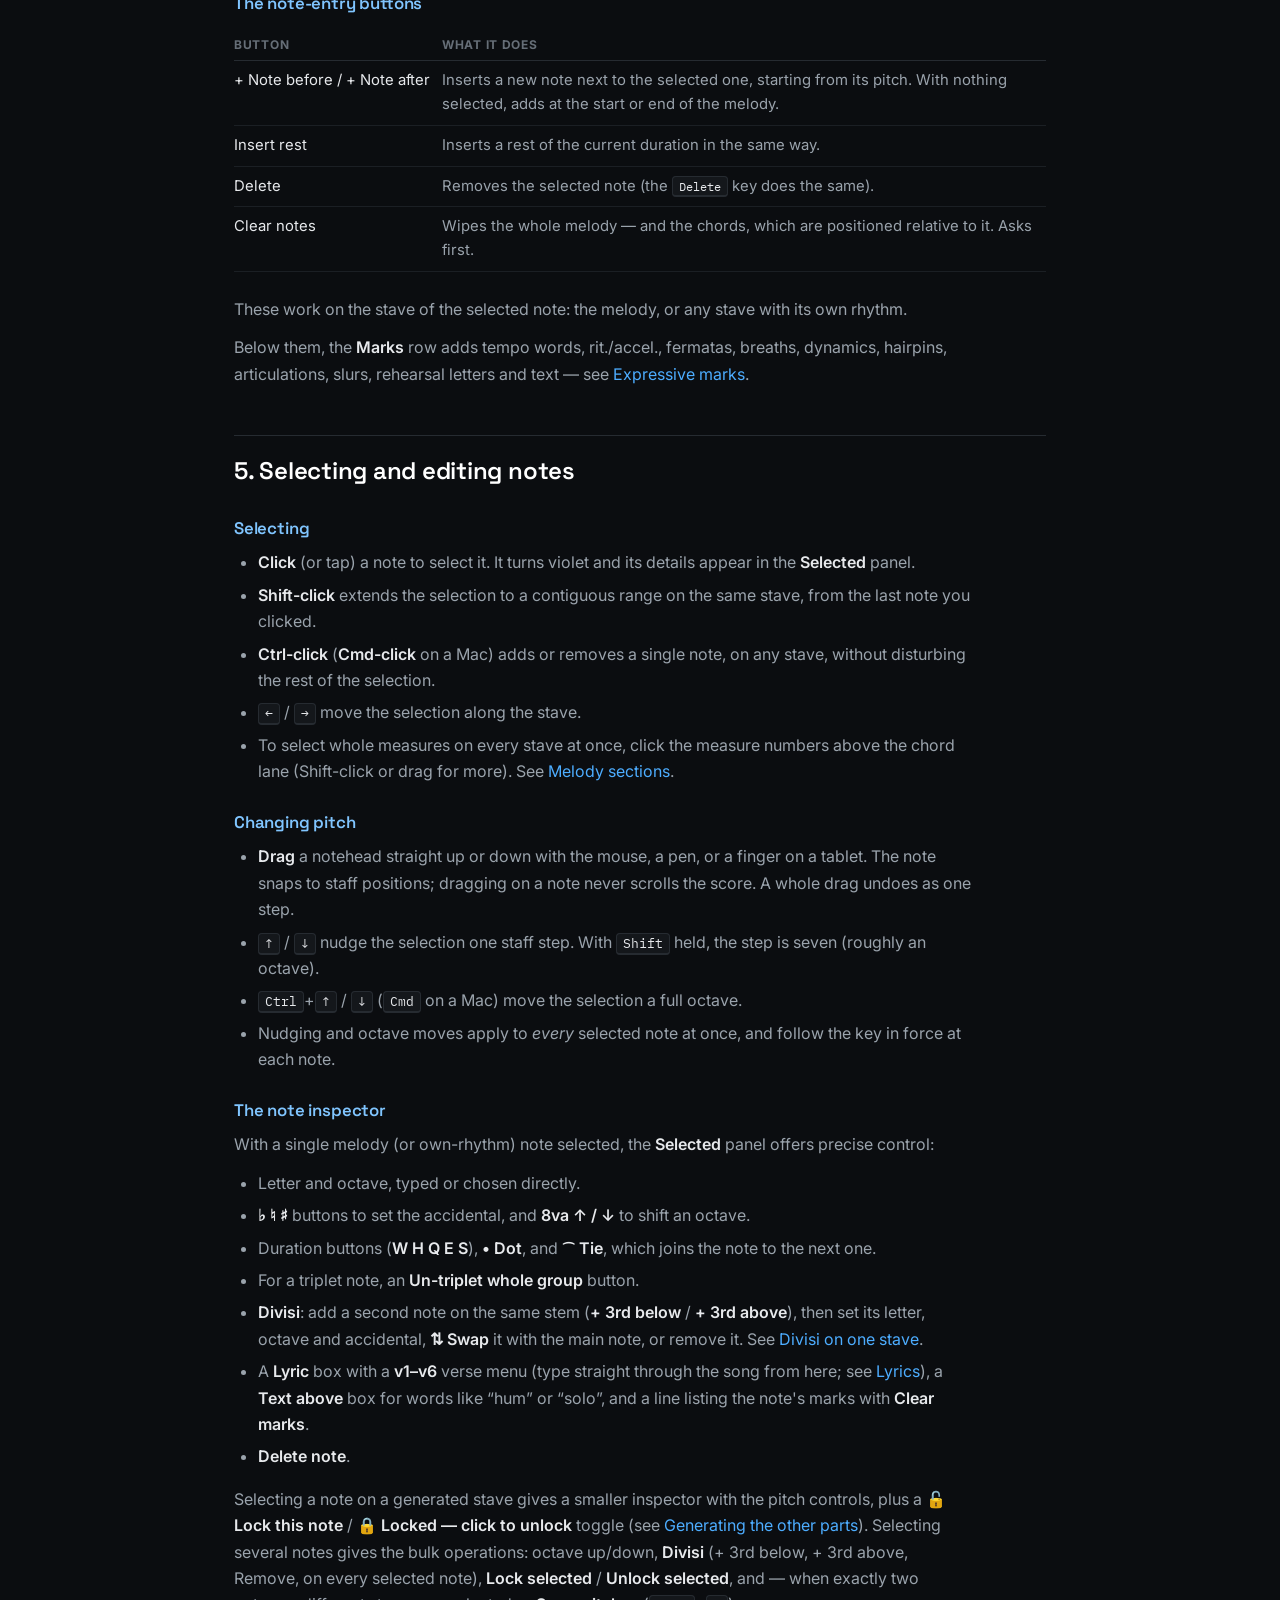
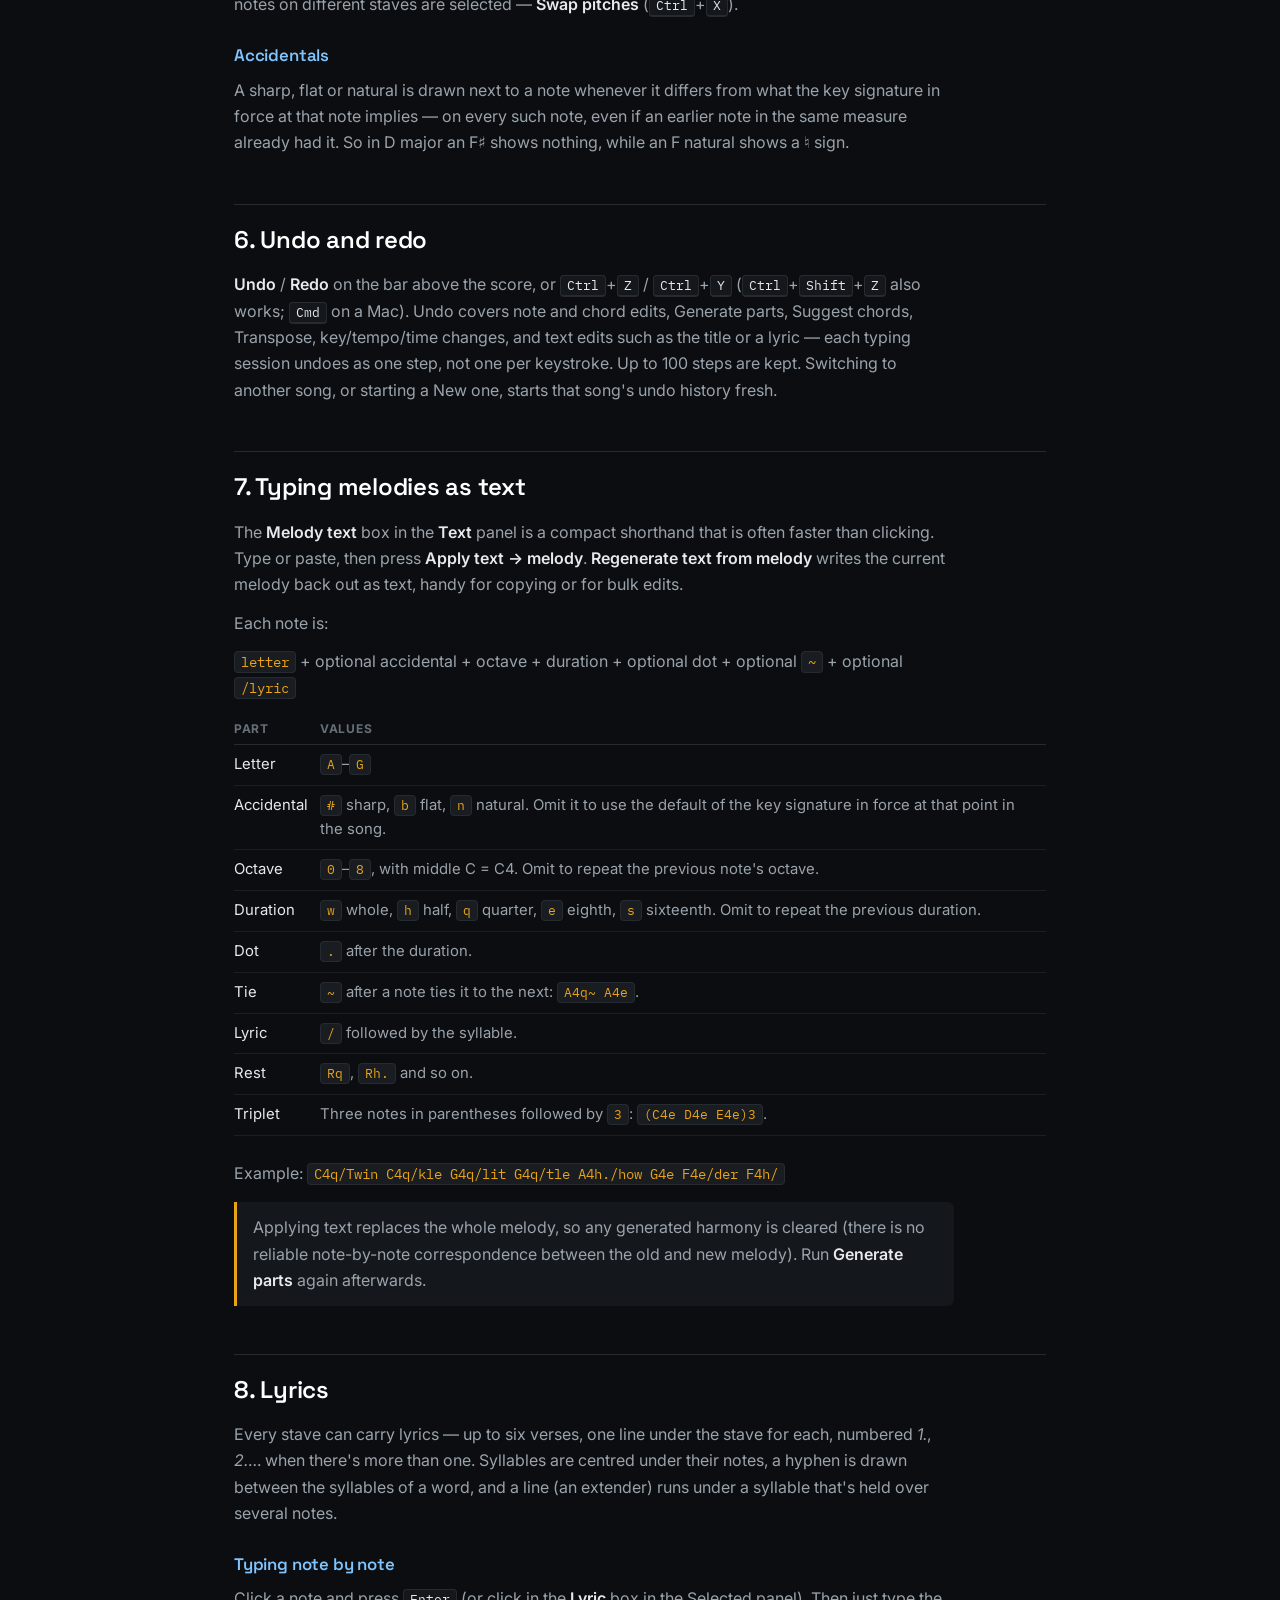
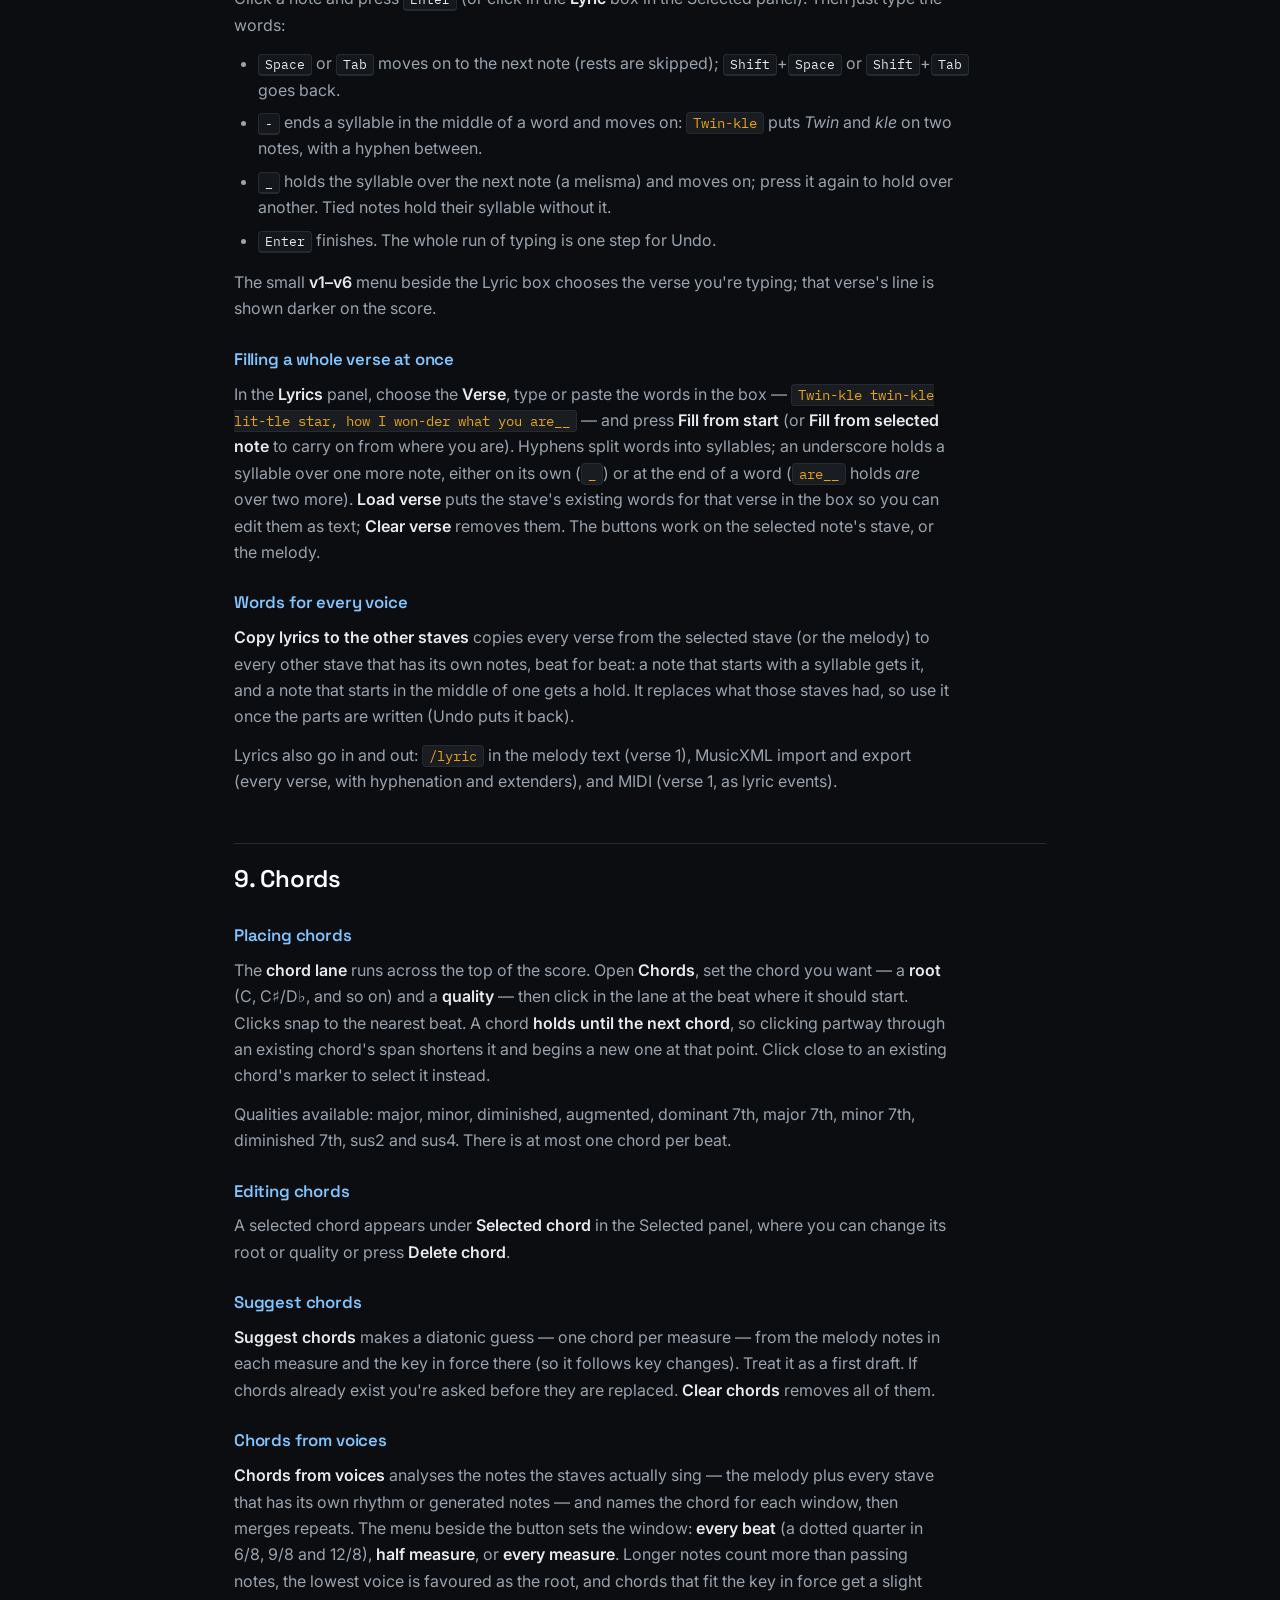
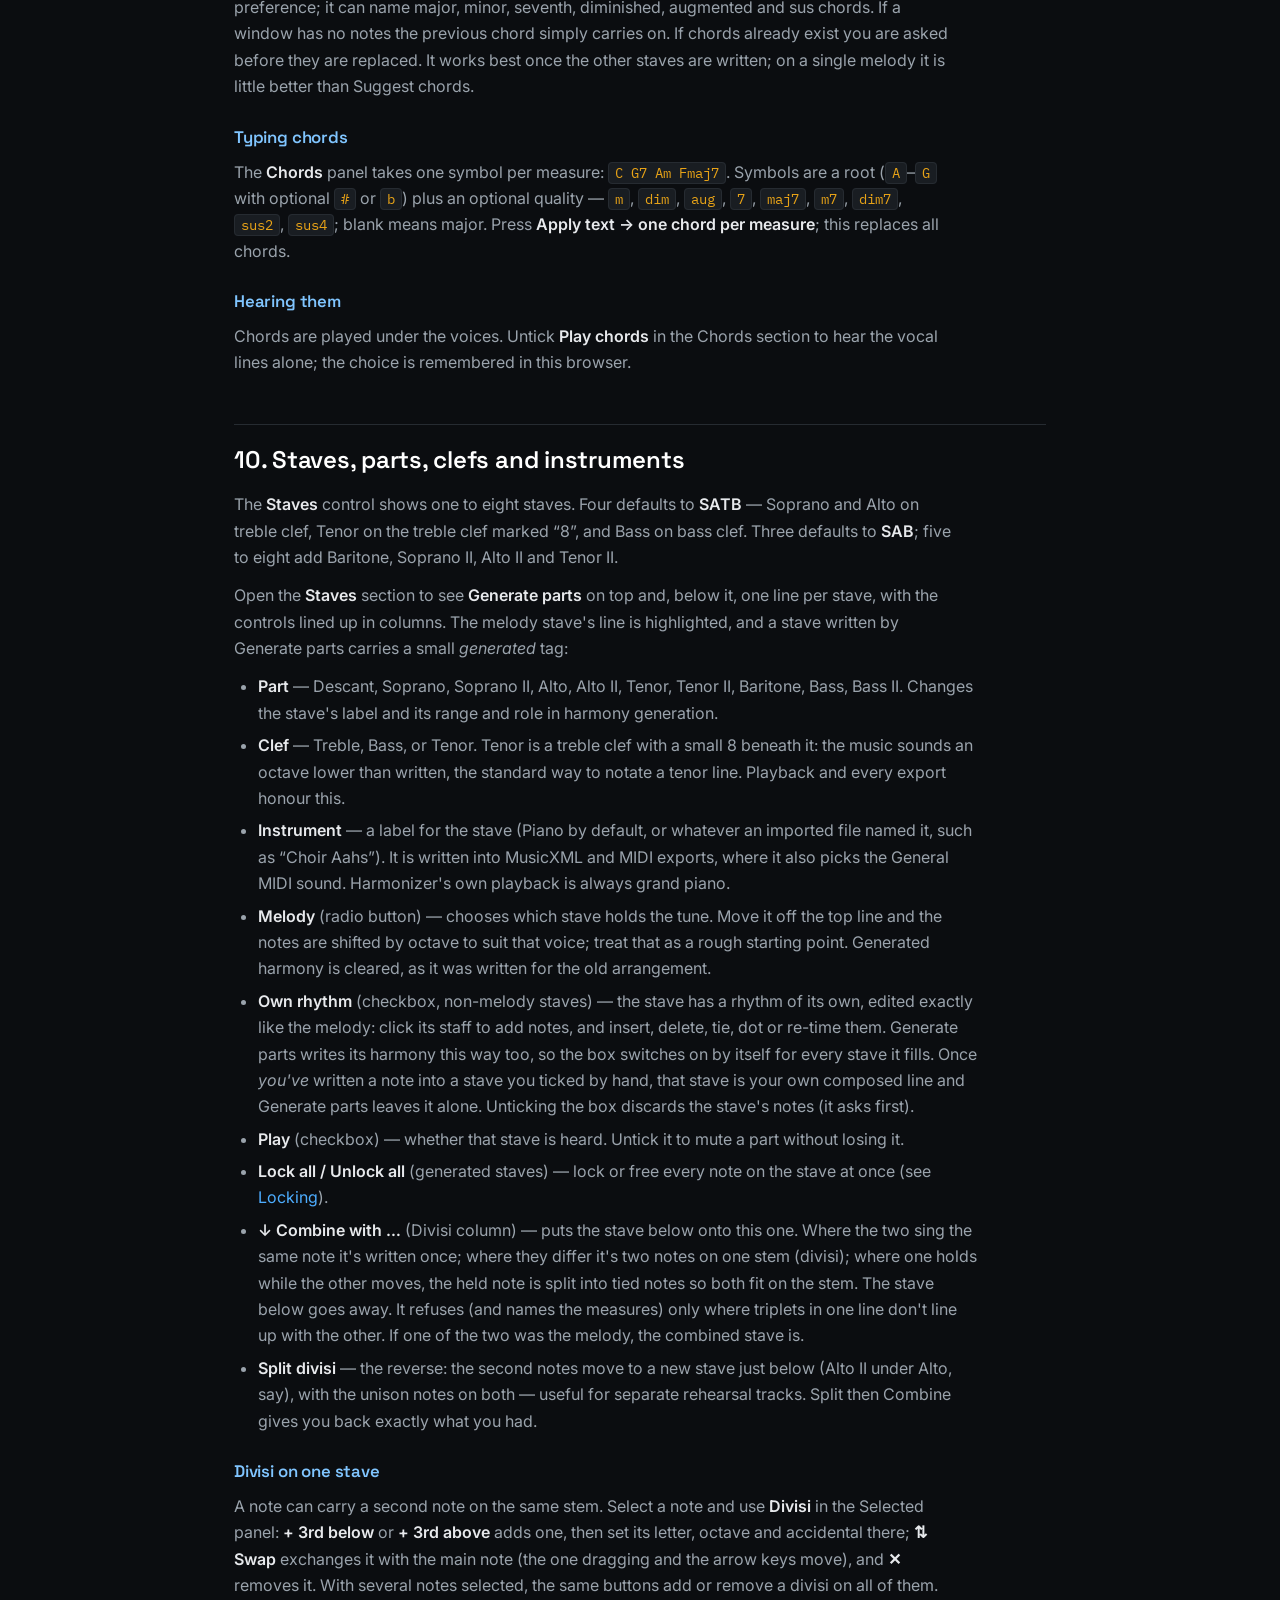
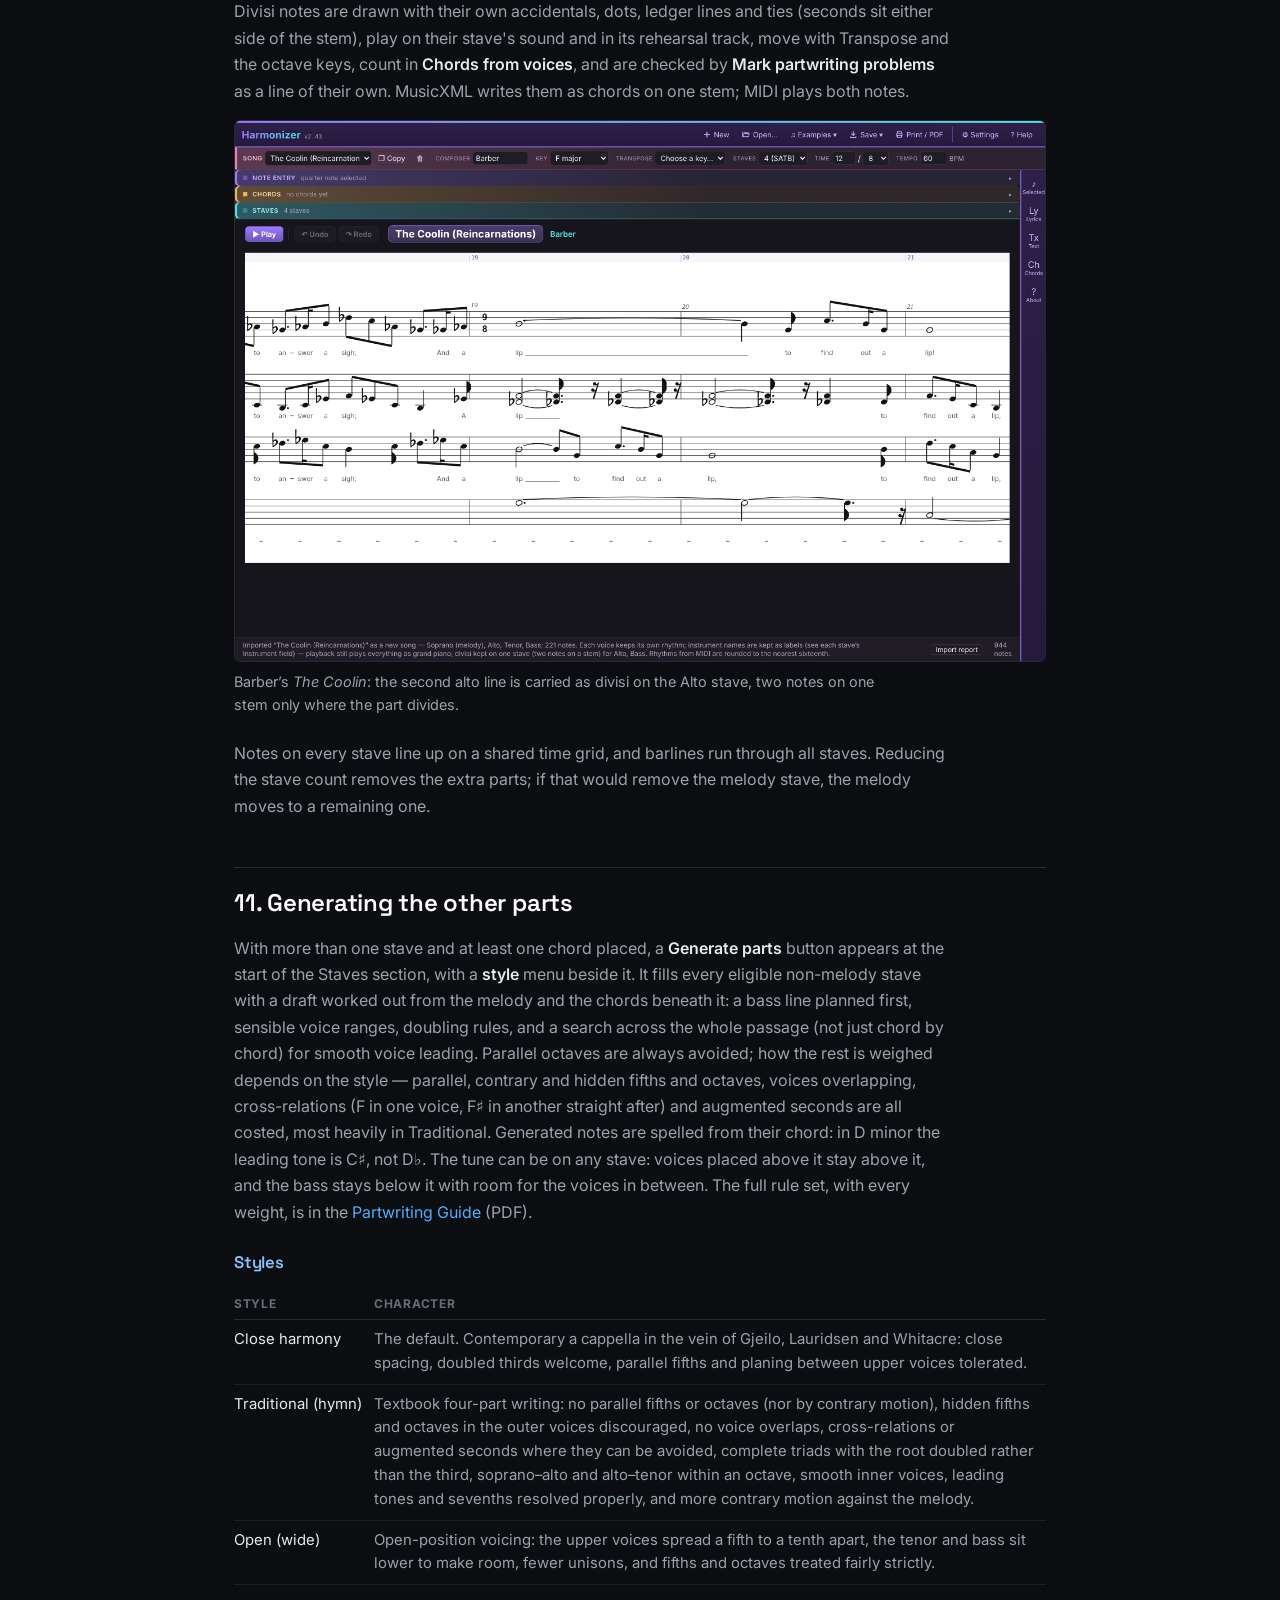
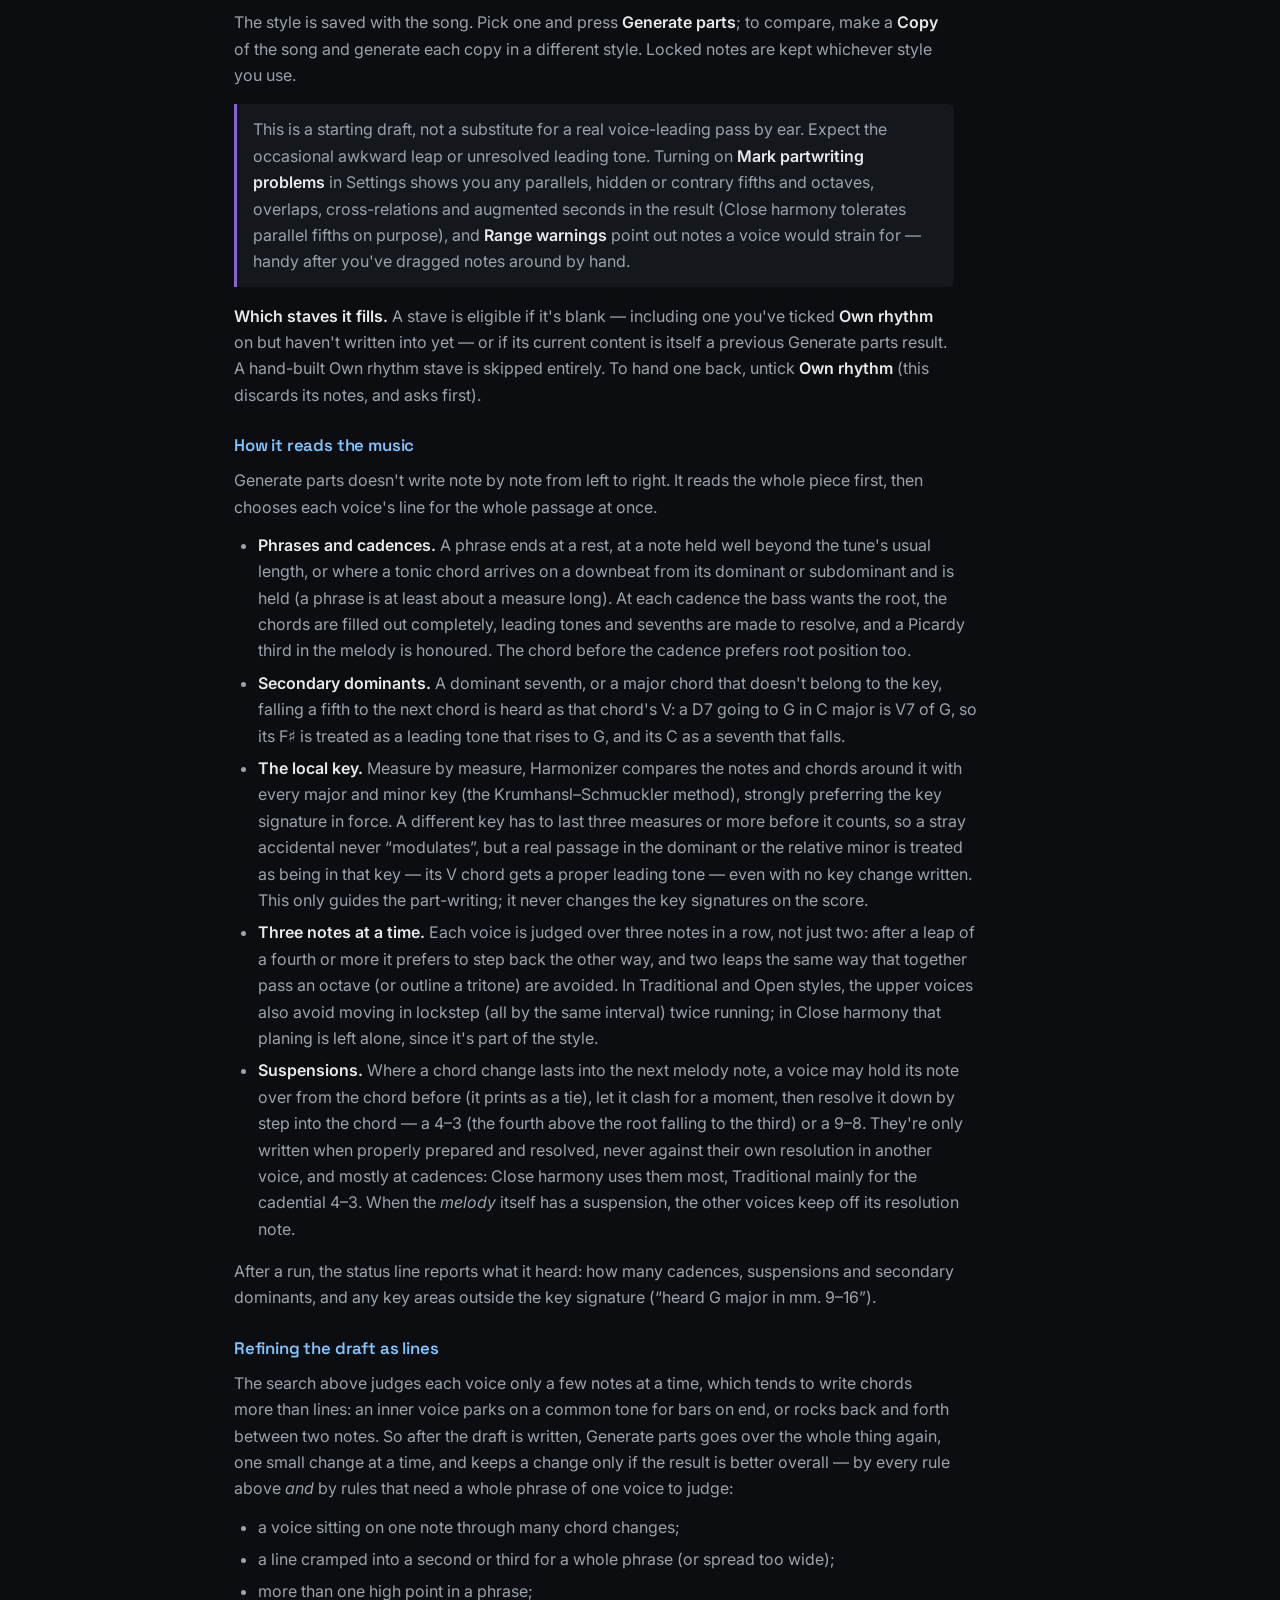
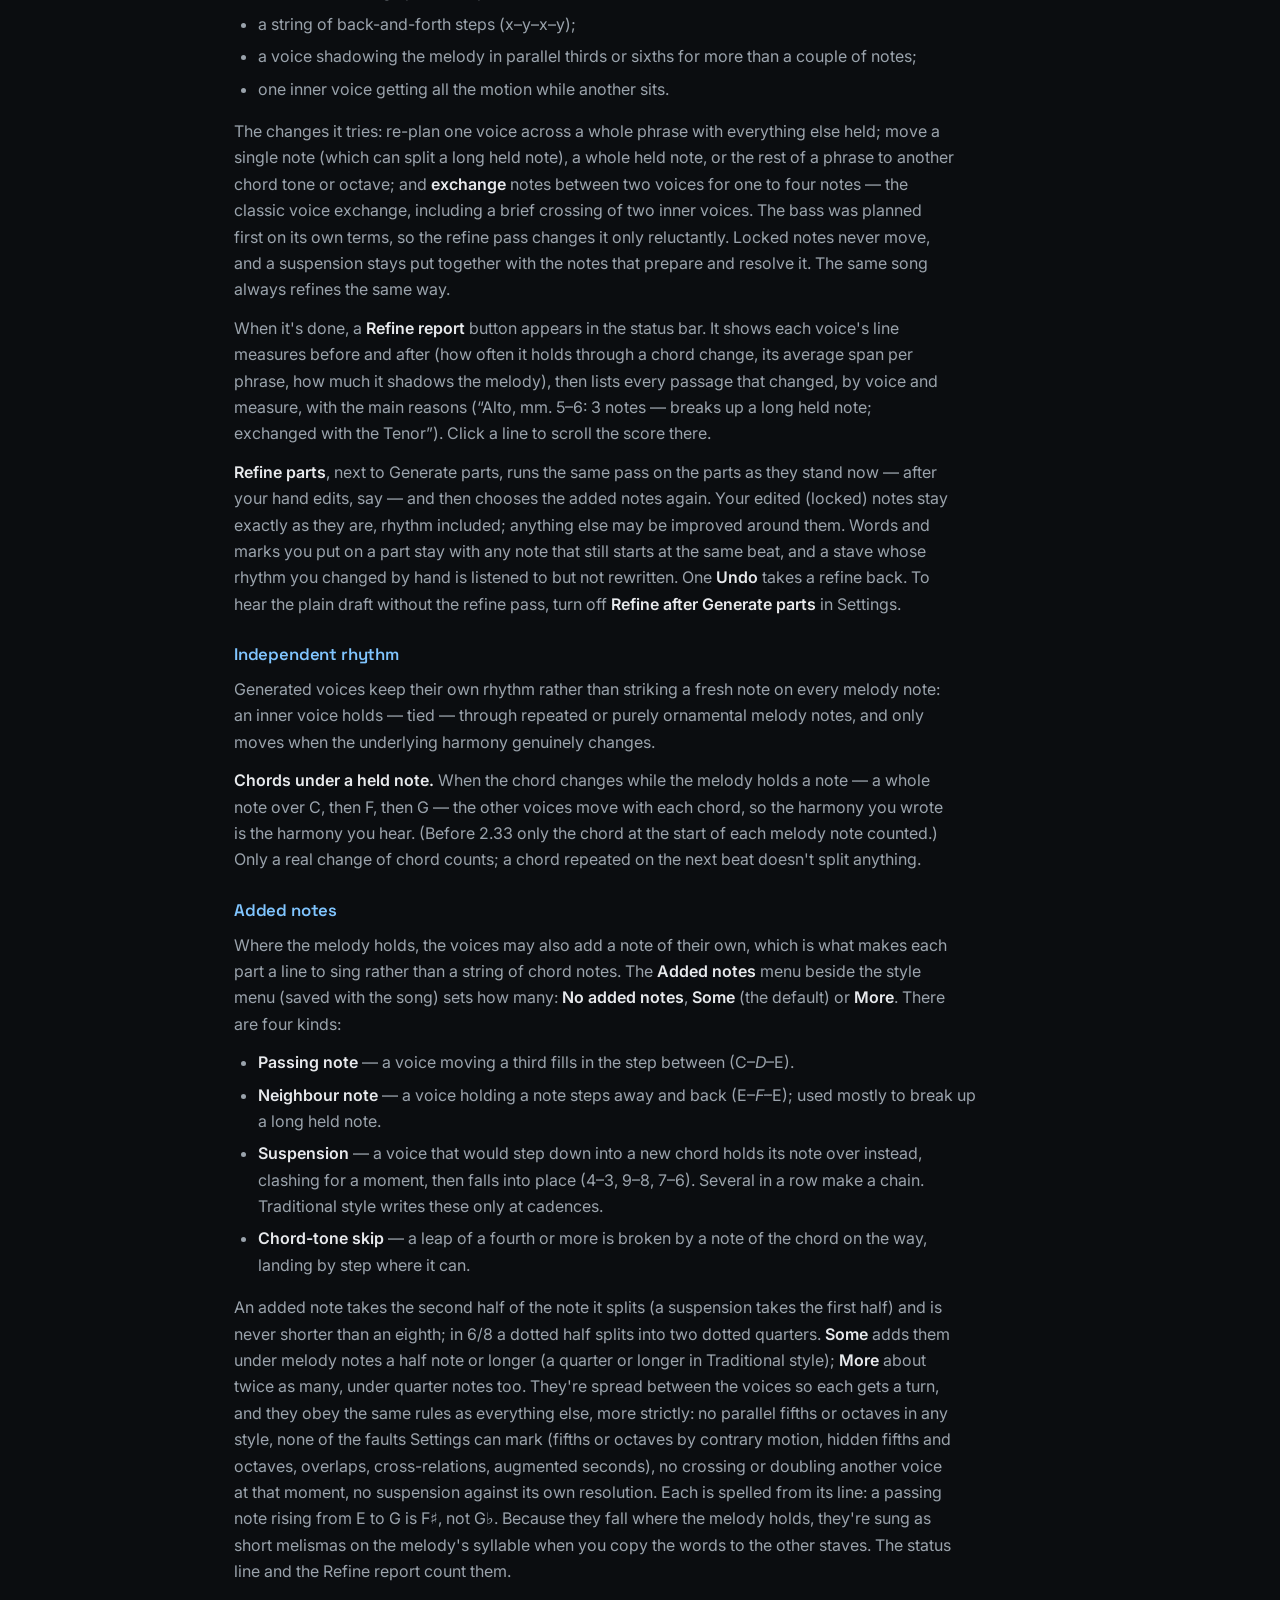
==== commit 8a036dc0: "Harmonizer 2.43: cleaner added notes, diatonic sequences, joins, import title - Added notes obey eve" ====
--- a/guide.html
+++ b/guide.html
@@ -56,7 +56,7 @@
 <main>
 <article class="guide">
 
-  <span class="eyebrow">Harmonizer &middot; v2.42</span>
+  <span class="eyebrow">Harmonizer &middot; v2.43</span>
   <h1>Harmonizer User Guide</h1>
   <p class="lede">Harmonizer is a workbench for roughing out vocal arrangements: enter a melody, put chords under it, generate a draft harmony in the style you want, listen to it on a real piano sound, and edit until it works. It also makes rehearsal tracks for your singers and moves music in and out as MusicXML and MIDI. This guide covers everything it does.</p>
   <p><a href="app/harmonizer.html" target="dff-app-harmonizer">Launch Harmonizer &rarr;</a> &nbsp;&middot;&nbsp; <a href="quickstart.html">Quickstart</a> &nbsp;&middot;&nbsp; <a href="index.html">About the project</a></p>
@@ -115,7 +115,7 @@
     <li><b>Status bar</b> (bottom) &mdash; the most recent message, an &ldquo;Autosaved&rdquo; indicator (or an amber warning if saving failed; see <a href="#save">Saving</a>), and a note count.</li>
   </ul>
 
-  <figure class="shot"><img src="docs/screenshots/harmonizer-2-generate.png" alt="Harmonizer with Old Hundredth open: the header, the Staves section open with Generate parts, and four staves with a chord lane above and lyrics under the melody." width="1440" height="960" loading="lazy"><figcaption>The screen with the Staves section open: Generate parts and its style menu, one line of controls per stave, and the score below with the chord lane on top.</figcaption></figure>
+  <figure class="shot"><img src="docs/screenshots/harmonizer-2-generate.png" alt="Bruckner&rsquo;s Christus factus est with the Staves section open: Generate parts set to Traditional (hymn), chord suggestions, one line of controls per stave, and the score below with the chord lane on top." width="1440" height="960" loading="lazy"><figcaption>The screen with the Staves section open: Generate parts and its menus, one line of controls per stave, and the score below with the chord lane on top. Here Bruckner&rsquo;s <i>Christus factus est</i> came in as its soprano line alone, with chords from Suggest chords and the other three parts generated in the Traditional style.</figcaption></figure>
 
   <h2 id="header">3. The header controls</h2>
   <p>The navbar holds the file and app commands; the line under it holds the song's settings; Play, Undo, Redo and the song's title sit on the bar just above the score. The table covers all three.</p>
@@ -312,7 +312,7 @@
     <li><b>Suspension</b> &mdash; a voice that would step down into a new chord holds its note over instead, clashing for a moment, then falls into place (4&ndash;3, 9&ndash;8, 7&ndash;6). Several in a row make a chain. Traditional style writes these only at cadences.</li>
     <li><b>Chord-tone skip</b> &mdash; a leap of a fourth or more is broken by a note of the chord on the way, landing by step where it can.</li>
   </ul>
-  <p>An added note takes the second half of the note it splits (a suspension takes the first half) and is never shorter than an eighth; in 6/8 a dotted half splits into two dotted quarters. <b>Some</b> adds them under melody notes a half note or longer (a quarter or longer in Traditional style); <b>More</b> about twice as many, under quarter notes too. They're spread between the voices so each gets a turn, and they obey the same rules as everything else: no parallel octaves (or fifths, in Traditional and Open), no crossing or doubling another voice at that moment, no suspension against its own resolution. Because they fall where the melody holds, they're sung as short melismas on the melody's syllable when you copy the words to the other staves. The status line and the Refine report count them.</p>
+  <p>An added note takes the second half of the note it splits (a suspension takes the first half) and is never shorter than an eighth; in 6/8 a dotted half splits into two dotted quarters. <b>Some</b> adds them under melody notes a half note or longer (a quarter or longer in Traditional style); <b>More</b> about twice as many, under quarter notes too. They're spread between the voices so each gets a turn, and they obey the same rules as everything else, more strictly: no parallel fifths or octaves in any style, none of the faults Settings can mark (fifths or octaves by contrary motion, hidden fifths and octaves, overlaps, cross-relations, augmented seconds), no crossing or doubling another voice at that moment, no suspension against its own resolution. Each is spelled from its line: a passing note rising from E to G is F&sharp;, not G&flat;. Because they fall where the melody holds, they're sung as short melismas on the melody's syllable when you copy the words to the other staves. The status line and the Refine report count them.</p>
   <h3>Repeated music</h3>
   <p>When music comes back &mdash; a second verse, a refrain, a motif stated twice, a phrase repeated a step higher over chords moved the same way &mdash; Generate parts gives it the parts it had the first time, rather than voicing it afresh for no musical reason. The <b>Repeated music</b> menu beside the style menu (saved with the song) sets how:</p>
   <ul>
@@ -320,7 +320,7 @@
     <li><b>Repeats: vary lightly</b> &mdash; the repeat starts from the first statement's parts but may change where that helps the line, and gets added notes of its own.</li>
     <li><b>Repeats: write fresh</b> &mdash; every passage is voiced on its own, as before 2.34.</li>
   </ul>
-  <p><b>What counts as a repeat.</b> About a bar or more (at least three beats) of the same melody over the same chords, in the same place in the bar. A sequence counts too: the melody and the chords all moved by the same interval (the parts are moved by that interval, and by an octave where a voice would leave its range). Small differences are forgiven: a changed note, or a quarter split into two eighths for the words of a later verse, as long as the chords agree and no more than a beat differs at a time. A different pickup or ending simply isn't part of the match. A <i>diatonic</i> sequence (C&nbsp;F&nbsp;G, then Dm&nbsp;G&nbsp;Am) changes chord qualities, so it isn't found; link it yourself if you want it. Written repeat signs don't need any of this: music between them is written once and played twice.</p>
+  <p><b>What counts as a repeat.</b> About a bar or more (at least three beats) of the same melody over the same chords, in the same place in the bar. A sequence counts too: the melody and the chords all moved by the same interval (the parts are moved by that interval, and by an octave where a voice would leave its range). Small differences are forgiven: a changed note, or a quarter split into two eighths for the words of a later verse, as long as the chords agree and no more than a beat differs at a time. A different pickup or ending simply isn't part of the match. A <i>diatonic</i> sequence counts as well (from 2.43): the chords and the tune moved by the same number of steps in the key, so the chord qualities change on the way (C&nbsp;F&nbsp;G, then Dm&nbsp;G&nbsp;Am). Its parts are moved by scale steps, so a third stays a third whether it's major or minor; the Refine report lists it as &ldquo;a sequence, up a step in the key&rdquo;. A sequence that changes key part-way isn't found; link it yourself if you want it. Written repeat signs don't need any of this: music between them is written once and played twice.</p>
   <p><b>The report.</b> The Refine report has a <b>Repeated music</b> section listing each repeat found (&ldquo;mm.&nbsp;9&ndash;16 like mm.&nbsp;1&ndash;8&rdquo;, &ldquo;mm.&nbsp;3&ndash;4 like mm.&nbsp;1&ndash;2 (up a whole step)&rdquo;) and how many of the repeats' notes are as the first time. Untick one to let it go its own way; to link two passages it didn't find, type the measures of the repeat and the measure where the first statement starts, and press <b>Link</b>. Press <b>Apply</b> to regenerate with the change. Both are saved with the song.</p>
   <p><b>Editing the first time through.</b> <b>Refine parts</b> follows repeats too, so change a note the first time through (it locks), press Refine parts, and the repeat takes the change. A note you've locked <i>in</i> a repeat stays as you wrote it there.</p>
   <h3 id="sections">Melody sections</h3>
@@ -393,7 +393,7 @@
     <li><b>Everywhere else.</b> Loop, practice speed, <b>Save .wav</b> and rehearsal tracks all follow the marks. <b>Save .musicxml</b> writes them all; <b>Save .mid</b> writes dynamics and accents as note velocities, staccato as shorter notes, and rit./accel. and fermatas as tempo changes (MIDI has no way to store a breath).</li>
   </ul>
 
-  <figure class="shot"><img src="docs/screenshots/harmonizer-3-marks.png" alt="Old Hundredth with fermatas on every stave at the line ends, rehearsal letters A and B, a crescendo hairpin into forte, and the Marks row above the score." width="1440" height="960" loading="lazy"><figcaption>The Marks row above the score, and some of what it writes: fermatas on every voice (with All voices ticked), rehearsal letters, and a crescendo into <i>f</i>.</figcaption></figure>
+  <figure class="shot"><img src="docs/screenshots/harmonizer-3-marks.png" alt="Christus factus est with fermatas on every stave at a phrase end, rehearsal letters A and B, a crescendo hairpin into forte, and the Marks row above the score." width="1440" height="960" loading="lazy"><figcaption>The Marks row above the score, and some of what it writes: a fermata on every voice (with All voices ticked), rehearsal letters, and a crescendo into <i>f</i>.</figcaption></figure>
 
   <h2 id="repeats">14. Repeats, endings, D.C. and D.S.</h2>
   <p>The <b>Repeat &#9662;</b> menu in the Marks row works on whole measures &mdash; from the measure holding the first selected note to the one holding the last:</p>
@@ -602,6 +602,14 @@
   </table></div>
 
   <h2 id="new">24. What's new</h2>
+  <h3>2.43</h3>
+  <ul>
+    <li><b>Cleaner added notes:</b> notes the voices add of their own now obey every check Settings can mark &mdash; no parallel fifths from them in any style (with <b>More</b> added notes in Close, parallels in the examples fell from 51 to 20), and no contrary or hidden fifths and octaves, overlaps, cross-relations or augmented seconds. They're spelled from their line (E, F&sharp;, G rising).</li>
+    <li><b>Diatonic sequences</b> (C Dm Em, a step up in the key each time) are recognised as repeated music and get matching parts, moved by scale steps.</li>
+    <li><b>Melody sections:</b> the joins between sections are written again in several orders and the best kept; with the tune in the bass on a passing note, the voices above keep the chord's root.</li>
+    <li>The import dialog says <b>Import MIDI file</b> or <b>Import MusicXML</b>, whichever it is.</li>
+    <li>The <a href="docs/harmonizer-partwriting-guide.pdf">Partwriting Guide</a> is updated for all of this.</li>
+  </ul>
   <h3>2.42</h3>
   <ul>
     <li>The header bands are easier to tell apart: the navbar sits on a deep-purple band with lilac commands and a violet rule beneath it; the song line is styled like the Note entry, Chords and Staves strips, with its own rose edge; and the icon rail on the right shares the navbar's purple, with a violet rule along its edge.</li>
